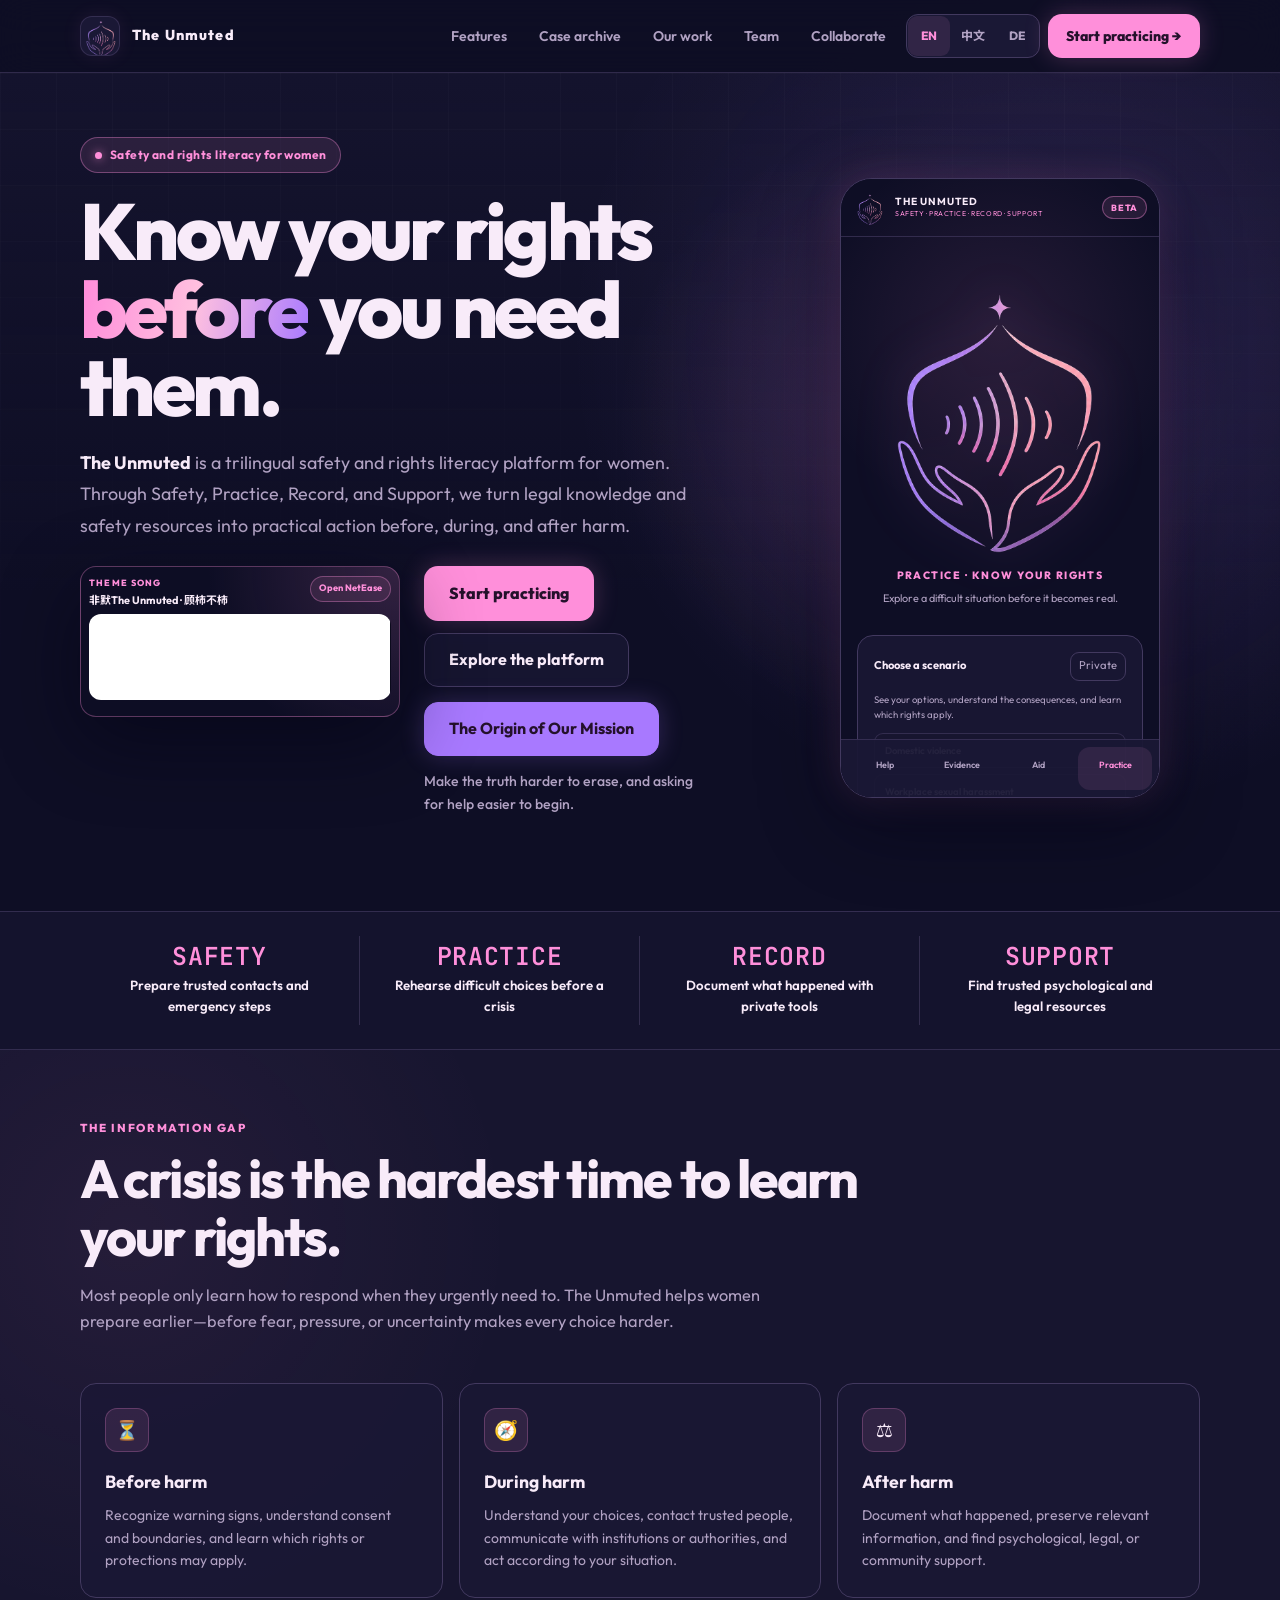
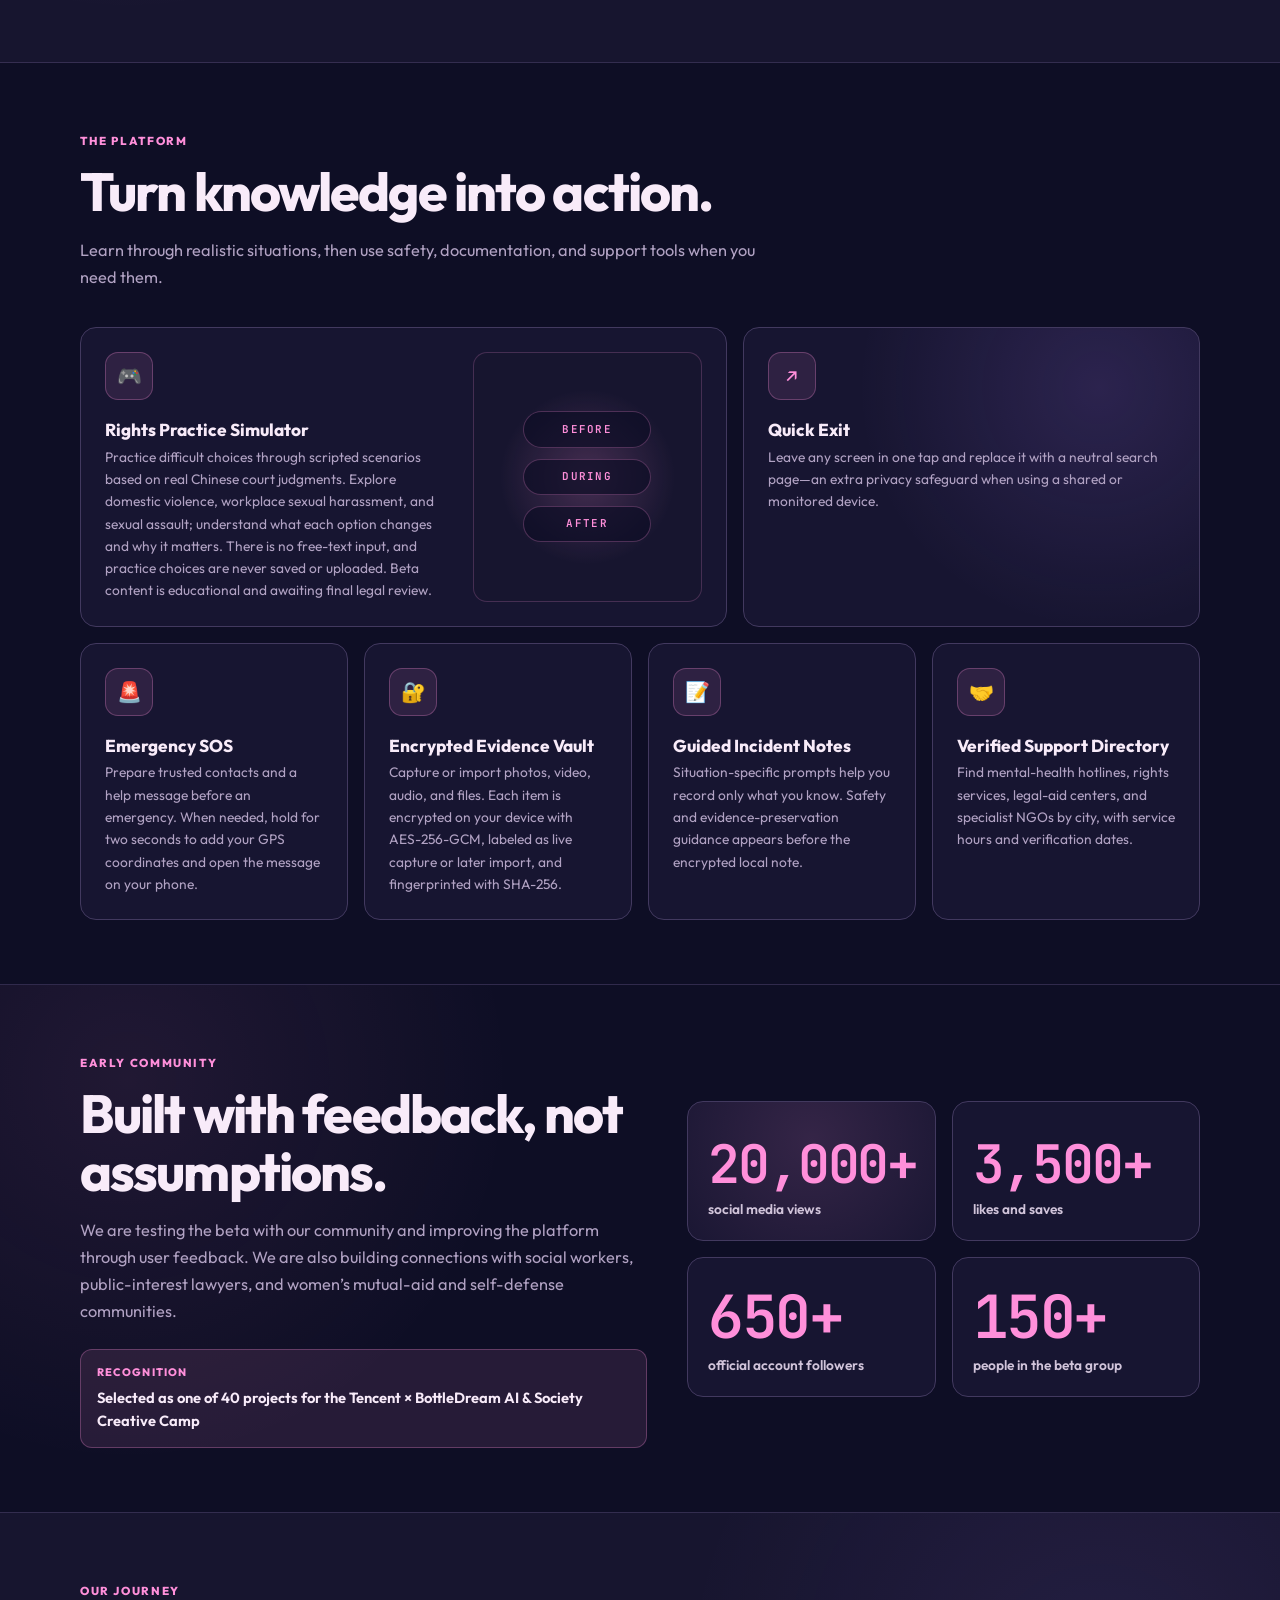
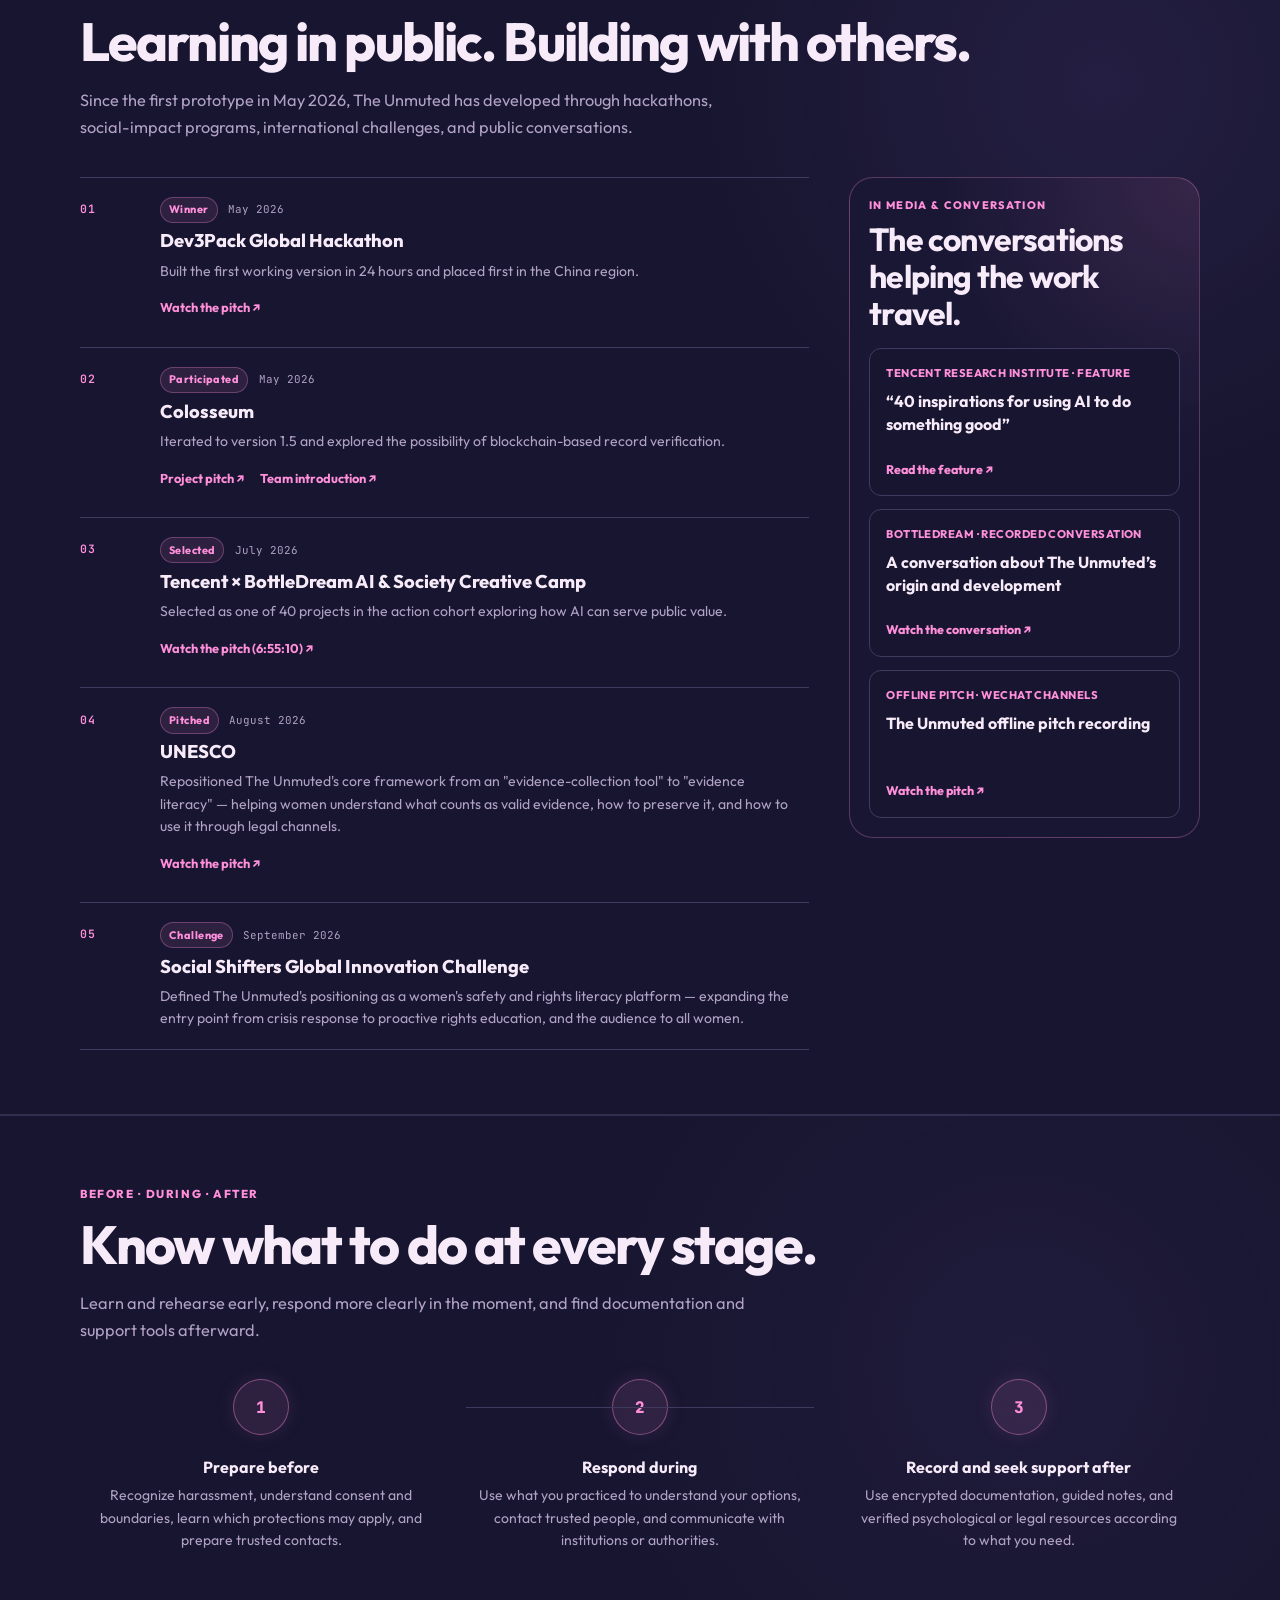
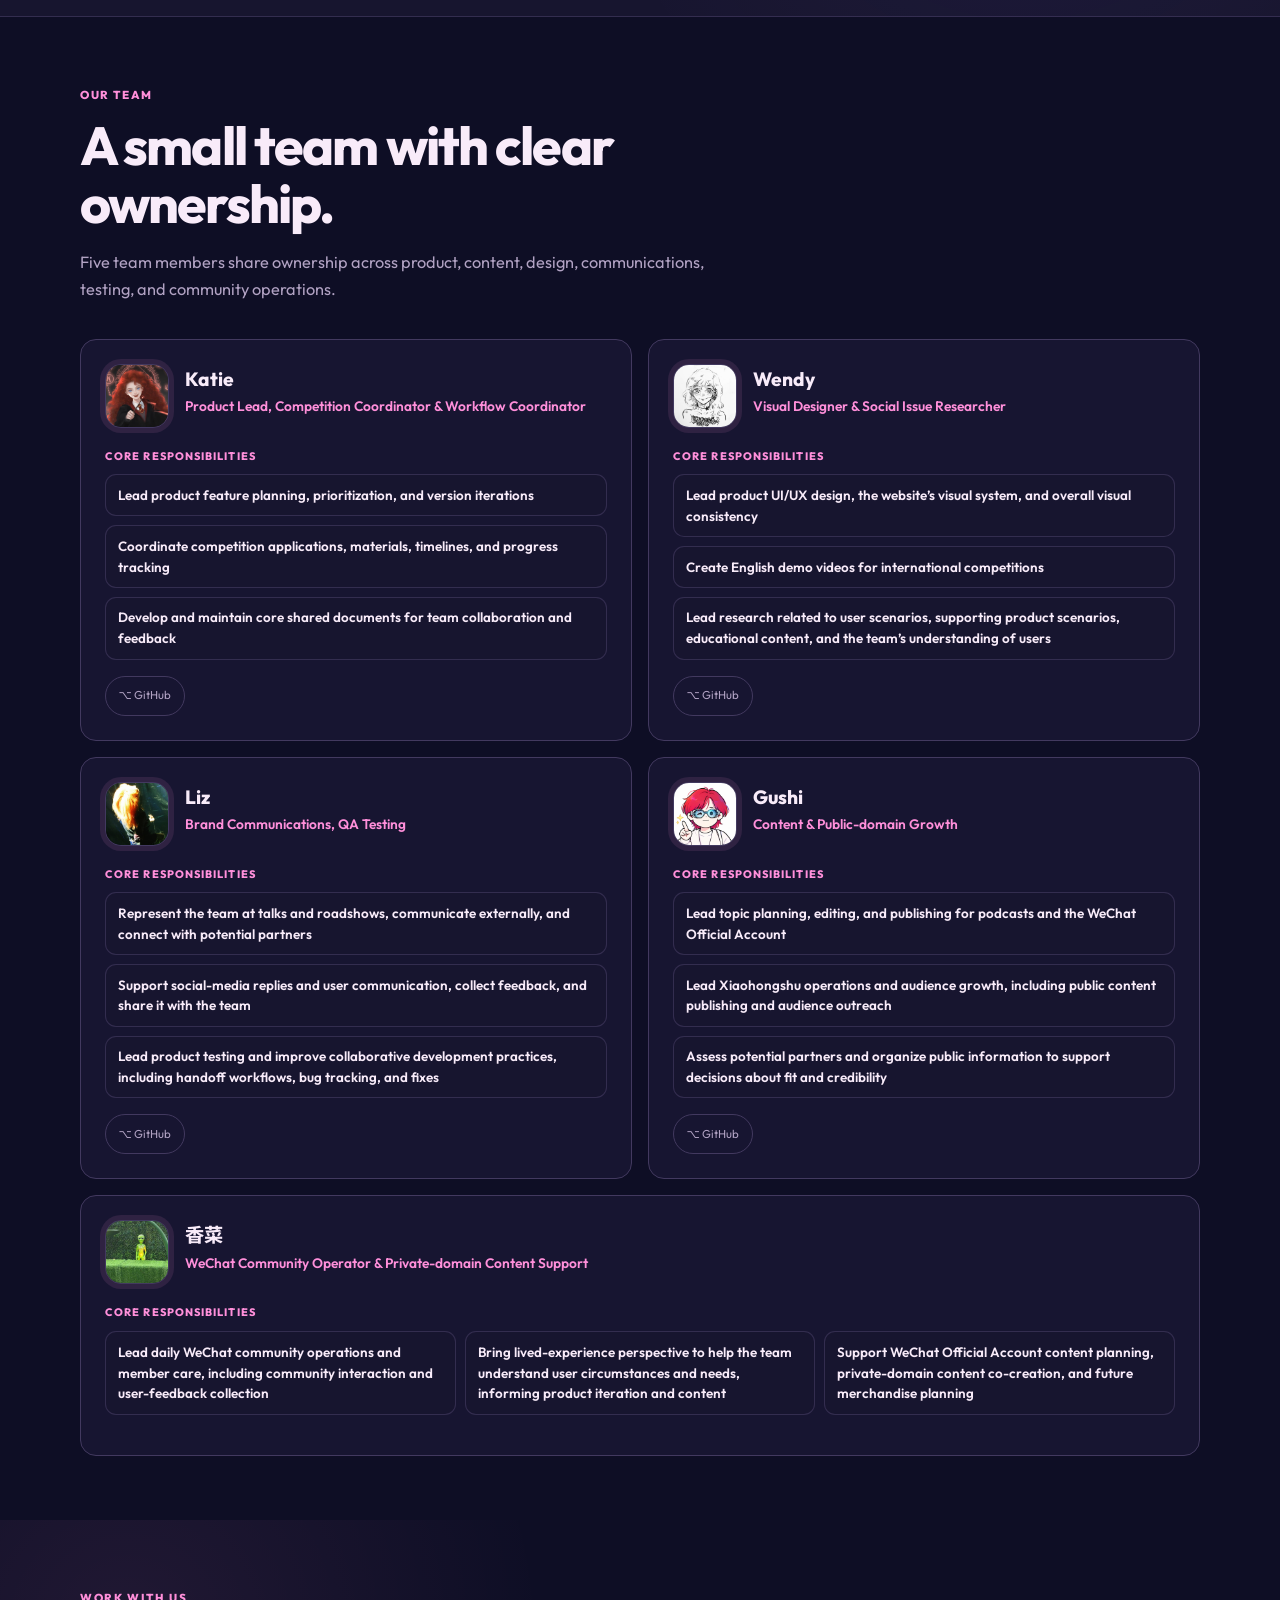
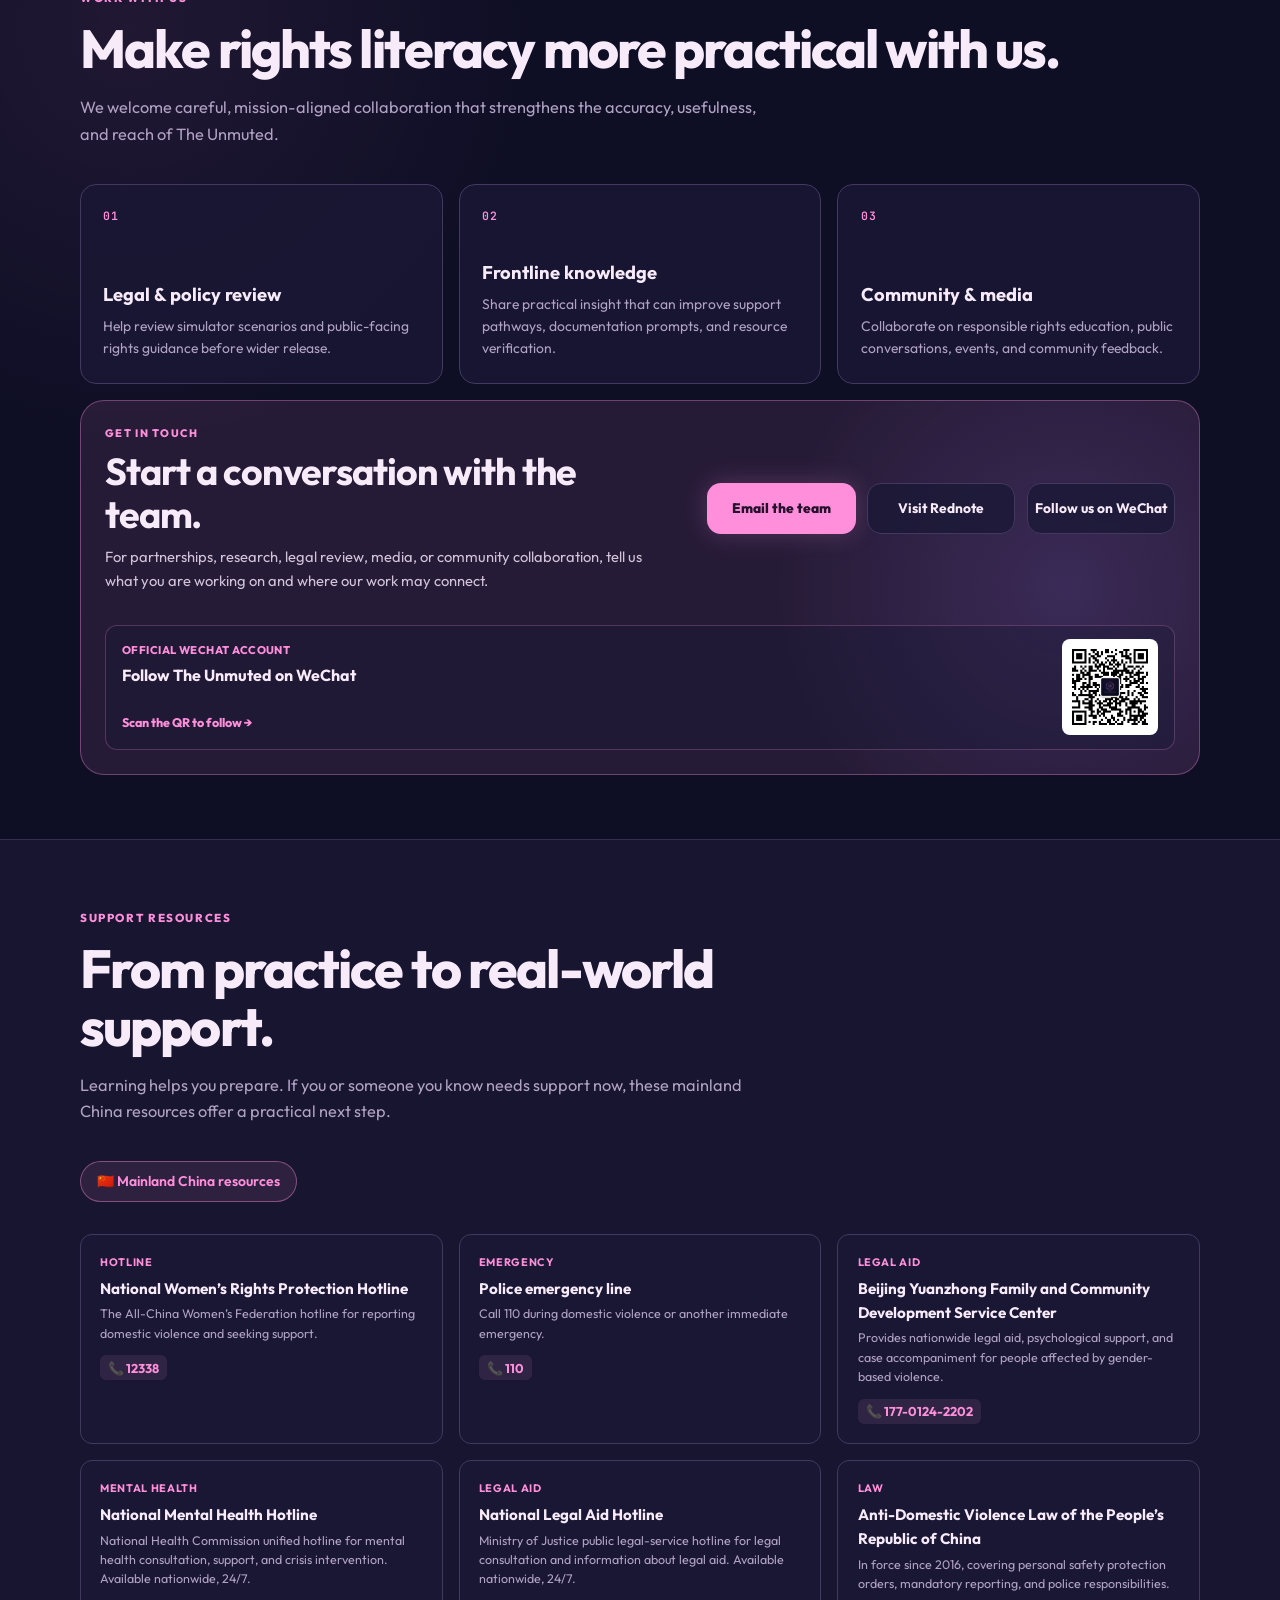
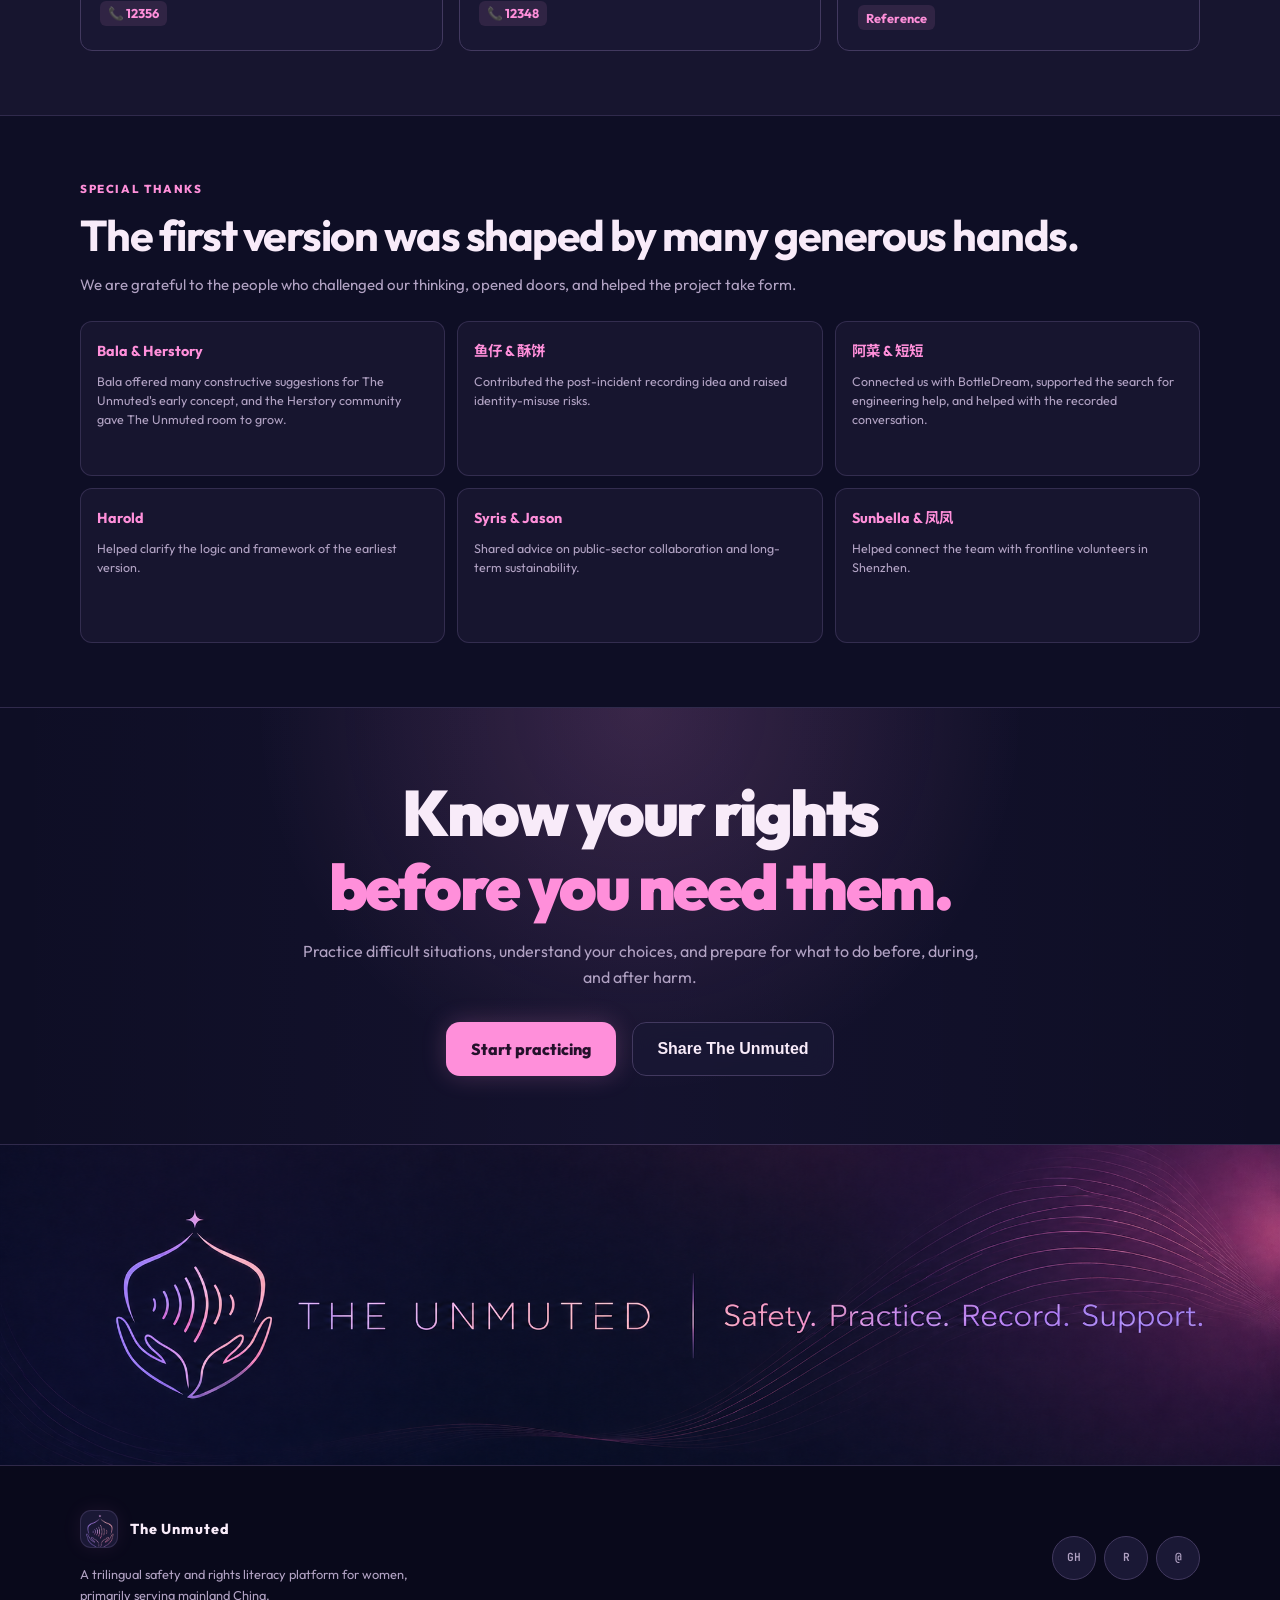
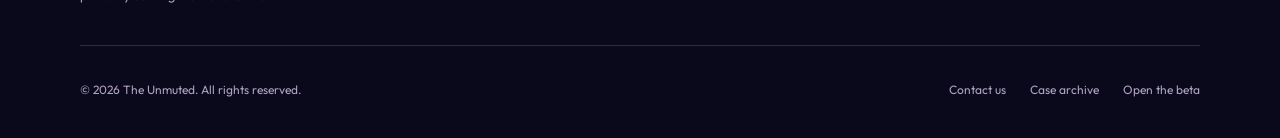
==== index.html @ ab34f020 "Refine contact and WeChat follow section" ====
<!DOCTYPE html>
<html lang="en" data-language="en">
<head>
  <meta charset="UTF-8" />
  <meta name="viewport" content="width=1440" />
  <meta name="theme-color" content="#0E0E25" />
  <meta name="description" content="The Unmuted is a trilingual safety and rights literacy platform for women, turning legal knowledge and safety resources into practical action." />
  <title>The Unmuted | Safety and rights literacy for women</title>
  <link rel="preconnect" href="https://fonts.googleapis.com" />
  <link rel="preconnect" href="https://fonts.gstatic.com" crossorigin />
  <link href="https://fonts.googleapis.com/css2?family=JetBrains+Mono:wght@500;600&amp;family=Noto+Sans+SC:wght@300;400;500;600;700;800;900&amp;family=Outfit:wght@300;400;500;600;700;800;900&amp;display=swap" rel="stylesheet" />
  <style>
    *, *::before, *::after { margin: 0; padding: 0; box-sizing: border-box; }

    :root {
      --rose:        #E11D48;
      --rose-mid:    #FB7185;
      --rose-light:  #FFF1F2;
      --violet:      #7C3AED;
      --violet-mid:  #A78BFA;
      --violet-light:#F5F3FF;
      --amber:       #D97706;
      --amber-light: #FFFBEB;
      --teal:        #0F766E;
      --teal-light:  #F0FDFA;
      --sky:         #0369A1;
      --sky-light:   #F0F9FF;
      --navy:        #1E1B4B;
      --gray-700:    #374151;
      --gray-500:    #6B7280;
      --gray-200:    #E5E7EB;
      --gray-100:    #F3F4F6;
      --bg:          #FEFCF9;
      --white:       #FFFFFF;
      --shadow-sm:   0 1px 3px rgba(0,0,0,.08), 0 1px 2px rgba(0,0,0,.04);
      --shadow-md:   0 4px 16px rgba(0,0,0,.08), 0 2px 6px rgba(0,0,0,.04);
      --shadow-lg:   0 10px 40px rgba(0,0,0,.10), 0 4px 12px rgba(0,0,0,.05);
      --radius:      1rem;
      --radius-sm:   .625rem;
    }

    html { scroll-behavior: smooth; }

    body {
      font-family: 'Inter', 'Noto Sans SC', system-ui, sans-serif;
      background: var(--bg);
      color: var(--gray-700);
      line-height: 1.6;
      -webkit-font-smoothing: antialiased;
    }

    /* ── NAV ── */
    nav {
      position: sticky; top: 0; z-index: 100;
      background: rgba(254,252,249,.88);
      backdrop-filter: blur(12px);
      border-bottom: 1px solid rgba(0,0,0,.06);
      padding: 0 2rem;
    }
    .nav-inner {
      max-width: 1160px; margin: 0 auto;
      display: flex; align-items: center; justify-content: space-between;
      height: 64px;
    }
    .nav-logo {
      display: flex; align-items: center; gap: .75rem;
      text-decoration: none;
    }
    .nav-mark {
      width: 36px; height: 36px; border-radius: 10px;
      overflow: hidden; flex-shrink: 0;
    }
    .nav-mark img { width: 36px; height: 36px; object-fit: contain; }
    .nav-name {
      font-size: .95rem; font-weight: 700; color: var(--navy);
      line-height: 1.1;
    }
    .nav-name span { display: block; font-size: .72rem; font-weight: 500; color: var(--gray-500); }
    .nav-right { display: flex; align-items: center; gap: 1rem; }
    .nav-link {
      font-size: .875rem; font-weight: 500; color: var(--gray-500);
      text-decoration: none; transition: color .2s;
    }
    .nav-link:hover { color: var(--navy); }
    .btn-primary {
      display: inline-flex; align-items: center; gap: .4rem;
      background: linear-gradient(135deg, var(--rose) 0%, var(--violet) 100%);
      color: #fff; font-size: .875rem; font-weight: 600;
      padding: .55rem 1.25rem; border-radius: 999px;
      text-decoration: none; border: none; cursor: pointer;
      box-shadow: 0 2px 8px rgba(225,29,72,.3);
      transition: opacity .2s, transform .15s;
    }
    .btn-primary:hover { opacity: .9; transform: translateY(-1px); }
    .btn-outline {
      display: inline-flex; align-items: center; gap: .4rem;
      border: 1.5px solid var(--gray-200); background: var(--white);
      color: var(--navy); font-size: .875rem; font-weight: 600;
      padding: .55rem 1.25rem; border-radius: 999px;
      text-decoration: none; cursor: pointer;
      transition: border-color .2s, transform .15s;
    }
    .btn-outline:hover { border-color: var(--violet-mid); transform: translateY(-1px); }

    /* ── HERO ── */
    .hero {
      background: linear-gradient(145deg, var(--rose-light) 0%, #FEF3F8 35%, var(--violet-light) 100%);
      padding: 7rem 2rem 5rem;
      overflow: hidden; position: relative;
    }
    .hero::before {
      content: '';
      position: absolute; inset: 0;
      background: radial-gradient(ellipse 60% 50% at 70% 50%, rgba(167,139,250,.15) 0%, transparent 70%);
      pointer-events: none;
    }
    .hero-inner {
      max-width: 1160px; margin: 0 auto;
      display: grid; grid-template-columns: 1fr 420px; gap: 4rem; align-items: center;
    }
    .hero-badge {
      display: inline-flex; align-items: center; gap: .5rem;
      background: var(--white); border: 1px solid var(--gray-200);
      border-radius: 999px; padding: .35rem .9rem;
      font-size: .78rem; font-weight: 600; color: var(--violet);
      box-shadow: var(--shadow-sm); margin-bottom: 1.5rem;
    }
    .hero-badge-dot { width: 7px; height: 7px; border-radius: 50%; background: var(--rose); animation: pulse 2s infinite; }
    @keyframes pulse { 0%,100%{opacity:1;transform:scale(1)} 50%{opacity:.6;transform:scale(1.3)} }
    .hero h1 {
      font-size: clamp(2.4rem, 5vw, 3.6rem);
      font-weight: 900; color: var(--navy);
      line-height: 1.1; letter-spacing: -.03em;
      margin-bottom: .5rem;
    }
    .hero h1 em { font-style: normal; color: var(--rose); }
    .hero-sub {
      font-size: clamp(1rem, 2vw, 1.15rem);
      font-weight: 400; color: var(--gray-500);
      margin-bottom: 1.5rem; max-width: 520px; line-height: 1.7;
    }
    .hero-sub strong { color: var(--gray-700); font-weight: 600; }
    .hero-actions { display: flex; gap: .75rem; flex-wrap: wrap; margin-bottom: 2.5rem; }
    .btn-hero {
      display: inline-flex; align-items: center; gap: .5rem;
      background: linear-gradient(135deg, var(--rose) 0%, var(--violet) 100%);
      color: #fff; font-size: 1rem; font-weight: 700;
      padding: .85rem 2rem; border-radius: 999px;
      text-decoration: none; border: none; cursor: pointer;
      box-shadow: 0 4px 20px rgba(225,29,72,.35);
      transition: transform .15s, box-shadow .15s;
    }
    .btn-hero:hover { transform: translateY(-2px); box-shadow: 0 8px 28px rgba(225,29,72,.4); }
    .btn-hero-outline {
      display: inline-flex; align-items: center; gap: .5rem;
      border: 2px solid rgba(30,27,75,.15); background: rgba(255,255,255,.7);
      backdrop-filter: blur(4px);
      color: var(--navy); font-size: 1rem; font-weight: 700;
      padding: .85rem 2rem; border-radius: 999px;
      text-decoration: none; cursor: pointer;
      transition: background .2s, border-color .2s, transform .15s;
    }
    .btn-hero-outline:hover { background: var(--white); border-color: var(--violet-mid); transform: translateY(-2px); }
    .hero-trust { display: flex; align-items: center; gap: .5rem; font-size: .8rem; color: var(--gray-500); }
    .hero-trust-icons { display: flex; }
    .hero-trust-icons span {
      width: 28px; height: 28px; border-radius: 50%;
      background: linear-gradient(135deg, var(--rose-mid), var(--violet-mid));
      border: 2px solid var(--white); margin-left: -8px; display: flex;
      align-items: center; justify-content: center; font-size: .75rem;
    }
    .hero-trust-icons span:first-child { margin-left: 0; }

    /* Phone mockup */
    .hero-phone {
      position: relative; display: flex; justify-content: center;
    }
    .phone-frame {
      width: 260px; height: 520px;
      background: var(--white); border-radius: 36px;
      border: 8px solid #1E1B4B;
      box-shadow: 0 30px 80px rgba(30,27,75,.25), inset 0 0 0 1px rgba(255,255,255,.1);
      overflow: hidden; position: relative;
    }
    .phone-notch {
      position: absolute; top: 0; left: 50%; transform: translateX(-50%);
      width: 80px; height: 24px; background: #1E1B4B;
      border-radius: 0 0 16px 16px; z-index: 2;
    }
    .phone-screen {
      width: 100%; height: 100%;
      background: #0F0A1A;
      overflow: hidden; position: relative;
    }
    .phone-screen img {
      width: 100%; height: 100%;
      object-fit: cover; object-position: top;
      display: block;
    }

    /* ── STATS ── */
    .stats {
      background: var(--white); border-top: 1px solid var(--gray-200);
      border-bottom: 1px solid var(--gray-200); padding: 2.5rem 2rem;
    }
    .stats-inner {
      max-width: 1160px; margin: 0 auto;
      display: grid; grid-template-columns: repeat(3, 1fr); gap: 2rem; text-align: center;
    }
    .stat-num {
      font-size: 2.2rem; font-weight: 900; color: var(--navy);
      line-height: 1; margin-bottom: .3rem;
      background: linear-gradient(135deg, var(--rose) 0%, var(--violet) 100%);
      -webkit-background-clip: text; -webkit-text-fill-color: transparent;
    }
    .stat-label { font-size: .85rem; color: var(--gray-500); font-weight: 500; }
    .stat-label-zh { font-size: .78rem; color: var(--gray-500); }

    /* ── SECTION COMMON ── */
    section { padding: 5rem 2rem; }
    .section-inner { max-width: 1160px; margin: 0 auto; }
    .section-tag {
      display: inline-block; font-size: .75rem; font-weight: 700;
      letter-spacing: .08em; text-transform: uppercase;
      color: var(--rose); margin-bottom: .75rem;
    }
    .section-h2 {
      font-size: clamp(1.75rem, 3.5vw, 2.4rem);
      font-weight: 900; color: var(--navy);
      line-height: 1.15; letter-spacing: -.025em; margin-bottom: .75rem;
    }
    .section-lead {
      font-size: 1.05rem; color: var(--gray-500); max-width: 580px; line-height: 1.7;
    }
    .section-header { margin-bottom: 3rem; }

    /* ── PROBLEM ── */
    .problem { background: var(--navy); }
    .problem .section-tag { color: var(--rose-mid); }
    .problem .section-h2 { color: #fff; }
    .problem .section-lead { color: rgba(255,255,255,.55); max-width: 640px; }
    .problem-grid {
      display: grid; grid-template-columns: repeat(3, 1fr); gap: 1.5rem; margin-top: 3rem;
    }
    .problem-card {
      background: rgba(255,255,255,.06); border: 1px solid rgba(255,255,255,.08);
      border-radius: var(--radius); padding: 1.75rem;
    }
    .problem-icon { font-size: 2rem; margin-bottom: 1rem; }
    .problem-title { font-size: 1.05rem; font-weight: 700; color: #fff; margin-bottom: .5rem; }
    .problem-title-zh { font-size: .9rem; font-weight: 500; color: rgba(255,255,255,.5); margin-bottom: .75rem; }
    .problem-body { font-size: .875rem; color: rgba(255,255,255,.55); line-height: 1.65; }

    /* ── FEATURES ── */
    .features { background: var(--bg); }
    .features-grid {
      display: grid; grid-template-columns: repeat(3, 1fr); gap: 1.25rem;
    }
    .feature-card {
      background: var(--white); border: 1px solid var(--gray-200);
      border-radius: var(--radius); padding: 1.75rem;
      transition: transform .2s, box-shadow .2s;
      position: relative; overflow: hidden;
    }
    .feature-card::before {
      content: ''; position: absolute; inset: 0;
      opacity: 0; transition: opacity .2s;
    }
    .feature-card:hover { transform: translateY(-4px); box-shadow: var(--shadow-lg); }
    .feature-card:hover::before { opacity: 1; }
    .fc-rose::before { background: linear-gradient(135deg, rgba(255,241,242,.8), transparent 60%); }
    .fc-violet::before { background: linear-gradient(135deg, rgba(245,243,255,.8), transparent 60%); }
    .fc-teal::before { background: linear-gradient(135deg, rgba(240,253,250,.8), transparent 60%); }
    .fc-sky::before { background: linear-gradient(135deg, rgba(240,249,255,.8), transparent 60%); }
    .fc-amber::before { background: linear-gradient(135deg, rgba(255,251,235,.8), transparent 60%); }
    .feature-icon {
      width: 48px; height: 48px; border-radius: 14px;
      display: flex; align-items: center; justify-content: center;
      font-size: 1.4rem; margin-bottom: 1.1rem; position: relative;
    }
    .fi-rose { background: var(--rose-light); }
    .fi-violet { background: var(--violet-light); }
    .fi-teal { background: var(--teal-light); }
    .fi-sky { background: var(--sky-light); }
    .fi-amber { background: var(--amber-light); }
    .feature-en { font-size: 1rem; font-weight: 700; color: var(--navy); margin-bottom: .15rem; }
    .feature-zh { font-size: .85rem; font-weight: 500; color: var(--gray-500); margin-bottom: .75rem; }
    .feature-body { font-size: .875rem; color: var(--gray-500); line-height: 1.65; }
    .feature-card.span2 { grid-column: span 2; display: grid; grid-template-columns: 1fr 1fr; gap: 1.5rem; align-items: center; }
    .span2-text {}
    .span2-visual {
      background: linear-gradient(135deg, var(--rose-light), var(--violet-light));
      border-radius: .75rem; height: 120px;
      display: flex; align-items: center; justify-content: center;
      font-size: 2.5rem;
    }

    /* ── HOW IT WORKS ── */
    .how { background: linear-gradient(145deg, #FFF9F0 0%, #FFF1F9 100%); }
    .how-steps {
      display: grid; grid-template-columns: repeat(3, 1fr); gap: 2rem;
      position: relative;
    }
    .how-steps::before {
      content: '';
      position: absolute; top: 28px; left: calc(33% + 1rem); right: calc(33% + 1rem);
      height: 2px; background: linear-gradient(90deg, var(--rose-mid), var(--violet-mid));
    }
    .how-step { text-align: center; padding: 0 1rem; }
    .step-num {
      width: 56px; height: 56px; border-radius: 50%;
      background: linear-gradient(135deg, var(--rose) 0%, var(--violet) 100%);
      color: #fff; font-size: 1.3rem; font-weight: 900;
      display: flex; align-items: center; justify-content: center;
      margin: 0 auto 1.25rem; box-shadow: 0 4px 16px rgba(225,29,72,.3);
    }
    .step-title-en { font-size: 1rem; font-weight: 700; color: var(--navy); margin-bottom: .2rem; }
    .step-title-zh { font-size: .85rem; font-weight: 500; color: var(--rose); margin-bottom: .6rem; }
    .step-body { font-size: .875rem; color: var(--gray-500); line-height: 1.65; }

    /* ── TEAM ── */
    .team { background: var(--white); }
    .team-grid { display: grid; grid-template-columns: repeat(4, 1fr); gap: 1.5rem; }
    .team-card {
      text-align: center; padding: 1.75rem 1rem;
      border: 1px solid var(--gray-200); border-radius: var(--radius);
      transition: transform .2s, box-shadow .2s;
    }
    .team-card:hover { transform: translateY(-4px); box-shadow: var(--shadow-md); }
    .team-avatar {
      width: 80px; height: 80px; border-radius: 50%;
      margin: 0 auto 1rem;
      background: linear-gradient(135deg, var(--rose-light), var(--violet-light));
      border: 3px solid var(--white); box-shadow: 0 0 0 2px var(--gray-200);
      display: flex; align-items: center; justify-content: center;
      font-size: 1.8rem; overflow: hidden;
    }
    .team-avatar img { width: 100%; height: 100%; object-fit: cover; }
    .team-name-en { font-size: .95rem; font-weight: 700; color: var(--navy); margin-bottom: .15rem; }
    .team-role { font-size: .78rem; color: var(--violet); font-weight: 600; margin-bottom: .75rem; }
    .team-gh {
      display: inline-flex; align-items: center; gap: .3rem;
      font-size: .72rem; color: var(--gray-500); text-decoration: none;
      border: 1px solid var(--gray-200); border-radius: 999px;
      padding: .2rem .65rem; transition: border-color .2s;
    }
    .team-gh:hover { border-color: var(--violet-mid); color: var(--violet); }

    /* ── RESOURCES ── */
    .resources { background: var(--bg); }
    .res-tabs {
      display: flex; gap: .5rem; margin-bottom: 2rem;
    }
    .res-tab {
      padding: .5rem 1.25rem; border-radius: 999px;
      font-size: .875rem; font-weight: 600; cursor: pointer;
      border: 1.5px solid var(--gray-200); background: var(--white);
      color: var(--gray-500); transition: background-color .15s, border-color .15s, color .15s;
    }
    .res-tab.active { background: var(--navy); color: #fff; border-color: var(--navy); }
    .res-grid { display: grid; grid-template-columns: repeat(3, 1fr); gap: 1rem; }
    .res-card {
      background: var(--white); border: 1px solid var(--gray-200);
      border-radius: var(--radius-sm); padding: 1.25rem;
      text-decoration: none; display: block;
      transition: border-color .2s, transform .15s;
    }
    .res-card:hover { border-color: var(--violet-mid); transform: translateY(-2px); }
    .res-cat {
      font-size: .68rem; font-weight: 700; letter-spacing: .06em;
      text-transform: uppercase; color: var(--rose); margin-bottom: .4rem;
    }
    .res-name { font-size: .9rem; font-weight: 700; color: var(--navy); margin-bottom: .2rem; }
    .res-desc { font-size: .78rem; color: var(--gray-500); line-height: 1.55; }
    .res-hotline {
      display: inline-block; margin-top: .5rem;
      font-size: .8rem; font-weight: 700; color: var(--violet);
      background: var(--violet-light); border-radius: 6px; padding: .15rem .5rem;
    }

    /* ── CTA BANNER ── */
    .cta-banner {
      background: linear-gradient(135deg, var(--rose) 0%, var(--violet) 100%);
      padding: 5rem 2rem; text-align: center;
    }
    .cta-banner h2 {
      font-size: clamp(1.75rem, 4vw, 2.5rem);
      font-weight: 900; color: #fff; line-height: 1.15;
      letter-spacing: -.02em; margin-bottom: .5rem;
    }
    .cta-banner h2 em { font-style: normal; opacity: .75; }
    .cta-banner p { color: rgba(255,255,255,.7); font-size: 1rem; margin-bottom: 2rem; }
    .cta-banner-btns { display: flex; gap: 1rem; justify-content: center; flex-wrap: wrap; }
    .btn-white {
      display: inline-flex; align-items: center; gap: .5rem;
      background: #fff; color: var(--rose);
      font-size: 1rem; font-weight: 700;
      padding: .85rem 2rem; border-radius: 999px;
      text-decoration: none;
      box-shadow: 0 4px 16px rgba(0,0,0,.15);
      transition: transform .15s;
    }
    .btn-white:hover { transform: translateY(-2px); }
    .btn-white-outline {
      display: inline-flex; align-items: center; gap: .5rem;
      border: 2px solid rgba(255,255,255,.4); background: transparent;
      color: #fff; font-size: 1rem; font-weight: 700;
      padding: .85rem 2rem; border-radius: 999px;
      text-decoration: none; transition: background .2s, transform .15s;
    }
    .btn-white-outline:hover { background: rgba(255,255,255,.1); transform: translateY(-2px); }

    /* ── FOOTER ── */
    footer {
      background: var(--navy); padding: 3rem 2rem;
      border-top: 1px solid rgba(255,255,255,.06);
    }
    .footer-inner {
      max-width: 1160px; margin: 0 auto;
      display: grid; grid-template-columns: 1fr auto; gap: 2rem; align-items: center;
    }
    .footer-logo { display: flex; align-items: center; gap: .75rem; margin-bottom: .75rem; }
    .footer-mark {
      width: 32px; height: 32px; border-radius: 9px;
      overflow: hidden; flex-shrink: 0;
    }
    .footer-mark img { width: 32px; height: 32px; object-fit: contain; }
    .footer-name { font-size: .9rem; font-weight: 700; color: #fff; }
    .footer-name span { display: block; font-size: .7rem; color: rgba(255,255,255,.35); font-weight: 400; }
    .footer-tagline { font-size: .8rem; color: rgba(255,255,255,.35); line-height: 1.6; max-width: 380px; }
    .footer-social { display: flex; gap: .75rem; align-items: center; }
    .social-link {
      width: 40px; height: 40px; border-radius: 50%;
      background: rgba(255,255,255,.07); border: 1px solid rgba(255,255,255,.1);
      display: flex; align-items: center; justify-content: center;
      font-size: 1rem; text-decoration: none; color: rgba(255,255,255,.6);
      transition: background .2s, color .2s;
    }
    .social-link:hover { background: rgba(255,255,255,.14); color: #fff; }
    .footer-copy {
      margin-top: 2.5rem; padding-top: 1.5rem;
      border-top: 1px solid rgba(255,255,255,.06);
      font-size: .75rem; color: rgba(255,255,255,.25);
      display: flex; justify-content: space-between; align-items: center;
    }
    .footer-links { display: flex; gap: 1.5rem; }
    .footer-links a { color: rgba(255,255,255,.3); text-decoration: none; font-size: .75rem; transition: color .2s; }
    .footer-links a:hover { color: rgba(255,255,255,.6); }

    /* ── RESPONSIVE ── */
    @media (max-width: 900px) {
      .hero-inner { grid-template-columns: 1fr; }
      .hero-phone { display: none; }
      .problem-grid, .features-grid, .how-steps, .team-grid { grid-template-columns: 1fr 1fr; }
      .how-steps::before { display: none; }
      .feature-card.span2 { grid-column: span 1; grid-template-columns: 1fr; }
      .span2-visual { display: none; }
      .stats-inner { grid-template-columns: 1fr; gap: 1.5rem; }
      .footer-inner { grid-template-columns: 1fr; }
    }
    @media (max-width: 600px) {
      .problem-grid, .features-grid, .team-grid, .res-grid { grid-template-columns: 1fr; }
      .how-steps { grid-template-columns: 1fr; }
      .nav-right .nav-link { display: none; }
    }
  </style>
  <link rel="stylesheet" href="theme.css?v=20260923v1" />
  <script src="site-data.js?v=20260923v1" defer></script>
  <script src="site.js?v=20260923v1" defer></script>
</head>
<body id="top">

<!-- NAV -->
<nav>
  <div class="nav-inner">
    <a class="nav-logo" href="#top">
      <div class="nav-mark"><img src="mark.png" alt="The Unmuted mark" /></div>
      <div class="nav-name" data-i18n="brandName">The Unmuted</div>
    </a>
    <div class="nav-right">
      <a class="nav-link" href="#features" data-i18n="navFeatures">Features</a>
      <a class="nav-link" href="case-archive/" data-i18n="navArchive">Case archive</a>
      <a class="nav-link" href="#journey" data-i18n="navJourney">Our work</a>
      <a class="nav-link" href="#team" data-i18n="navTeam">Team</a>
      <a class="nav-link" href="#collaborate" data-i18n="navCollaborate">Collaborate</a>
      <div class="language-switcher" role="group" aria-label="Choose website language" data-i18n-aria="languageLabel">
        <button class="language-option" type="button" data-language-option="en" aria-pressed="true">EN</button>
        <button class="language-option" type="button" data-language-option="zh" aria-pressed="false">中文</button>
        <button class="language-option" type="button" data-language-option="de" aria-pressed="false">DE</button>
      </div>
      <a class="btn-primary nav-cta" href="https://the-unmuted-beta.pages.dev/" target="_blank" rel="noopener" data-i18n="navCta">Start practicing →</a>
    </div>
  </div>
</nav>

<!-- HERO -->
<section class="hero">
  <div class="hero-inner">
    <div class="hero-text">
      <div class="hero-badge">
        <span class="hero-badge-dot"></span>
        <span data-i18n="heroBadge">Safety and rights literacy for women</span>
      </div>
      <h1 data-i18n-html="heroTitle">Know your rights<br><em>before</em> you need them.</h1>
      <div class="hero-sub-row">
        <p class="hero-sub" data-i18n-html="heroIntro"><strong>The Unmuted</strong> is a trilingual safety and rights literacy platform for women. Through Safety, Practice, Record, and Support, we turn legal knowledge and safety resources into practical action before, during, and after harm.</p>
        <div class="music-float" id="theme-song-widget">
          <div class="music-panel" id="theme-song-panel">
            <div class="music-panel-head">
              <div>
                <span data-i18n="themeSongLabel">Theme Song</span>
                <strong data-i18n="themeSongTitle">非默The Unmuted · 顾柿不柿</strong>
              </div>
              <a href="https://music.163.com/song?id=3401130831" target="_blank" rel="noopener" data-i18n="themeSongOpen">Open in NetEase Cloud Music</a>
            </div>
            <iframe
              title="非默The Unmuted theme song"
              src="https://music.163.com/outchain/player?type=2&id=3401130831&auto=0&height=66"
              width="100%"
              height="86"
              frameborder="no"
              marginwidth="0"
              marginheight="0"
            ></iframe>
          </div>
        </div>
        <div class="hero-cta-group">
          <div class="hero-buttons">
            <a class="btn-hero" href="https://the-unmuted-beta.pages.dev/" target="_blank" rel="noopener" data-i18n="heroPrimary">Start practicing</a>
            <a class="btn-hero-outline" href="#features" data-i18n="heroSecondary">Explore the platform</a>
          </div>
          <a class="btn-hero-outline mission-origin-link" href="case-archive/" data-i18n="missionOrigin">The Origin of Our Mission</a>
          <p class="hero-manifesto" data-i18n="heroManifesto">Make the truth harder to erase, and asking for help easier to begin.</p>
        </div>
      </div>
    </div>
    <div class="hero-phone">
      <div class="phone-frame">
        <div class="phone-notch"></div>
        <div class="phone-screen">
          <div class="phone-topbar">
            <div class="phone-brand">
              <img src="mark.png" alt="" />
              <div><strong data-i18n="phoneBrand">THE UNMUTED</strong><span data-i18n="phoneTagline">SAFETY · PRACTICE · RECORD · SUPPORT</span></div>
            </div>
            <span class="phone-beta">BETA</span>
          </div>
          <div class="phone-body">
            <img class="phone-sos-mark" src="mark.png" alt="The Unmuted safety mark" />
            <div class="phone-sos-label" data-i18n="phonePracticeLabel">PRACTICE · KNOW YOUR RIGHTS</div>
            <p data-i18n="phonePracticeLead">Explore a difficult situation before it becomes real.</p>
            <div class="phone-card">
              <div class="phone-card-head"><strong data-i18n="phoneChoose">Choose a scenario</strong><span data-i18n="phonePrivate">Private</span></div>
              <p data-i18n="phoneScenarioLead">See your options, understand the consequences, and learn which rights apply.</p>
              <div class="phone-scenario-list">
                <span data-i18n="scenarioDv">Domestic violence</span>
                <span data-i18n="scenarioWork">Workplace sexual harassment</span>
                <span data-i18n="scenarioAssault">Sexual assault</span>
              </div>
            </div>
          </div>
          <div class="phone-tabs" aria-hidden="true">
            <span data-i18n="phoneHelp">Help</span><span data-i18n="phoneEvidence">Evidence</span><span data-i18n="phoneAid">Aid</span><span class="active" data-i18n="phonePractice">Practice</span>
          </div>
        </div>
      </div>
    </div>
  </div>
</section>

<!-- FOUR-PART FRAMEWORK -->
<div class="stats framework" aria-label="The Unmuted framework" data-i18n-aria="frameworkLabel">
  <div class="stats-inner">
    <div>
      <div class="stat-num" data-i18n="frameworkSafetyTitle">SAFETY</div>
      <div class="stat-label" data-i18n="frameworkSafetyBody">Prepare trusted contacts and emergency steps</div>
    </div>
    <div>
      <div class="stat-num" data-i18n="frameworkPracticeTitle">PRACTICE</div>
      <div class="stat-label" data-i18n="frameworkPracticeBody">Rehearse difficult choices before a crisis</div>
    </div>
    <div>
      <div class="stat-num" data-i18n="frameworkRecordTitle">RECORD</div>
      <div class="stat-label" data-i18n="frameworkRecordBody">Document what happened with private tools</div>
    </div>
    <div>
      <div class="stat-num" data-i18n="frameworkSupportTitle">SUPPORT</div>
      <div class="stat-label" data-i18n="frameworkSupportBody">Find trusted psychological and legal resources</div>
    </div>
  </div>
</div>

<!-- PROBLEM -->
<section class="problem">
  <div class="section-inner">
    <div class="section-header">
      <span class="section-tag" data-i18n="problemTag">The information gap</span>
      <h2 class="section-h2" data-i18n="problemTitle">A crisis is the hardest time to learn your rights.</h2>
      <p class="section-lead" data-i18n-html="problemLead">Most people only learn how to respond when they urgently need to. The Unmuted helps women prepare earlier—before fear, pressure, or uncertainty makes every choice harder.</p>
    </div>
    <div class="problem-grid">
      <div class="problem-card">
        <div class="problem-icon" aria-hidden="true">⏳</div>
        <div class="problem-title" data-i18n="problemBeforeTitle">Before harm</div>
        <div class="problem-body" data-i18n="problemBeforeBody">Recognize warning signs, understand consent and boundaries, and learn which rights or protections may apply.</div>
      </div>
      <div class="problem-card">
        <div class="problem-icon" aria-hidden="true">🧭</div>
        <div class="problem-title" data-i18n="problemDuringTitle">During harm</div>
        <div class="problem-body" data-i18n="problemDuringBody">Understand your choices, contact trusted people, communicate with institutions or authorities, and act according to your situation.</div>
      </div>
      <div class="problem-card">
        <div class="problem-icon" aria-hidden="true">⚖️</div>
        <div class="problem-title" data-i18n="problemAfterTitle">After harm</div>
        <div class="problem-body" data-i18n="problemAfterBody">Document what happened, preserve relevant information, and find psychological, legal, or community support.</div>
      </div>
    </div>
  </div>
</section>

<!-- FEATURES -->
<section class="features" id="features">
  <div class="section-inner">
    <div class="section-header">
      <span class="section-tag" data-i18n="featuresTag">The platform</span>
      <h2 class="section-h2" data-i18n="featuresTitle">Turn knowledge into action.</h2>
      <p class="section-lead" data-i18n="featuresLead">Learn through realistic situations, then use safety, documentation, and support tools when you need them.</p>
    </div>
    <div class="features-grid">
      <div class="feature-card feature-practice fc-amber">
        <div class="span2-text">
          <div class="feature-icon fi-amber" aria-hidden="true">🎮</div>
          <div class="feature-en" data-i18n="practiceTitle">Rights Practice Simulator</div>
          <div class="feature-body" data-i18n="practiceBody">Practice difficult choices through scenarios based on real Chinese court judgments. Explore domestic violence, workplace sexual harassment, and sexual assault; understand what each option changes and why it matters. Practice choices are not saved. Beta content is educational and awaiting final legal review.</div>
        </div>
        <div class="span2-visual" aria-hidden="true"><span>BEFORE</span><span>DURING</span><span>AFTER</span></div>
      </div>
      <div class="feature-card feature-safeguard fc-violet">
        <div class="feature-icon fi-violet" aria-hidden="true">↗</div>
        <div class="feature-en" data-i18n="quickExitTitle">Quick Exit</div>
        <div class="feature-body" data-i18n="quickExitBody">Leave any screen in one tap and replace it with a neutral search page—an extra privacy safeguard when using a shared or monitored device.</div>
      </div>
      <div class="feature-card fc-rose">
        <div class="feature-icon fi-rose" aria-hidden="true">🚨</div>
        <div class="feature-en" data-i18n="sosTitle">Emergency SOS</div>
        <div class="feature-body" data-i18n="sosBody">Prepare trusted contacts and a help message before an emergency. When needed, hold for two seconds to add your GPS coordinates and open the message on your phone.</div>
      </div>
      <div class="feature-card fc-violet">
        <div class="feature-icon fi-violet" aria-hidden="true">🔐</div>
        <div class="feature-en" data-i18n="vaultTitle">Encrypted Evidence Vault</div>
        <div class="feature-body" data-i18n="vaultBody">Capture or import photos, video, audio, and files. Each item is encrypted on your device with AES-256-GCM, labeled as live capture or later import, and fingerprinted with SHA-256.</div>
      </div>
      <div class="feature-card fc-teal">
        <div class="feature-icon fi-teal" aria-hidden="true">📝</div>
        <div class="feature-en" data-i18n="notesTitle">Guided Incident Notes</div>
        <div class="feature-body" data-i18n="notesBody">Situation-specific prompts help you record only what you know. Safety and evidence-preservation guidance appears before the encrypted local note.</div>
      </div>
      <div class="feature-card fc-sky">
        <div class="feature-icon fi-sky" aria-hidden="true">🤝</div>
        <div class="feature-en" data-i18n="directoryTitle">Verified Support Directory</div>
        <div class="feature-body" data-i18n="directoryBody">Find mental-health hotlines, rights services, legal-aid centers, and specialist NGOs by city, with service hours and verification dates.</div>
      </div>
    </div>
  </div>
</section>

<!-- COMMUNITY -->
<section class="community" id="community">
  <div class="section-inner community-layout">
    <div class="community-copy">
      <span class="section-tag" data-i18n="communityTag">Early community</span>
      <h2 class="section-h2" data-i18n="communityTitle">Built with feedback, not assumptions.</h2>
      <p class="section-lead" data-i18n="communityLead">We are testing the beta with our community and improving the platform through user feedback. We are also building connections with social workers, public-interest lawyers, and women’s mutual-aid and self-defense communities.</p>
      <div class="recognition-note">
        <span class="recognition-label" data-i18n="recognitionLabel">Selected program</span>
        <p data-i18n="recognitionBody">Tencent × BottleDream AI &amp; Society Creative Camp</p>
      </div>
    </div>
    <div class="community-metrics" aria-label="Early community figures" data-i18n-aria="communityMetricsLabel">
      <div class="community-metric">
        <strong data-metric="views">20,000+</strong>
        <span data-i18n="metricViews">social media views</span>
      </div>
      <div class="community-metric">
        <strong data-metric="engagement">3,500+</strong>
        <span data-i18n="metricEngagement">likes and saves</span>
      </div>
      <div class="community-metric">
        <strong data-metric="followers">650+</strong>
        <span data-i18n="metricFollowers">official account followers</span>
      </div>
      <div class="community-metric">
        <strong data-metric="betaMembers">150+</strong>
        <span data-i18n="metricBeta">people in the beta group</span>
      </div>
    </div>
  </div>
</section>

<!-- JOURNEY, ACTIVITIES & MEDIA -->
<section class="journey" id="journey">
  <div class="section-inner">
    <div class="section-header">
      <span class="section-tag" data-i18n="journeyTag">Our journey</span>
      <h2 class="section-h2" data-i18n="journeyTitle">Learning in public. Building with others.</h2>
      <p class="section-lead" data-i18n-html="journeyLead">Since the first prototype in May 2026, The Unmuted has developed through hackathons, social-impact programs, international challenges, and public conversations.</p>
    </div>
    <div class="journey-layout">
      <div class="activity-list" role="list" aria-label="Participated activities" data-i18n-aria="activitiesLabel">
        <article class="activity-item" role="listitem">
          <div class="activity-index" aria-hidden="true">01</div>
          <div>
            <div class="activity-meta"><span class="activity-status" data-i18n="dev3Status">Winner</span><span data-i18n="dev3Date">May 2026</span></div>
            <h3>Dev3Pack Global Hackathon</h3>
            <p data-i18n="dev3Body">Built the first working version in 24 hours and placed first in the China region.</p>
            <a class="text-link" href="https://youtu.be/zmoIZ38tfJo" target="_blank" rel="noopener" data-i18n="watchPitch">Watch the pitch ↗</a>
          </div>
        </article>
        <article class="activity-item" role="listitem">
          <div class="activity-index" aria-hidden="true">02</div>
          <div>
            <div class="activity-meta"><span class="activity-status" data-i18n="colosseumStatus">Participated</span><span data-i18n="colosseumDate">May 2026</span></div>
            <h3>Colosseum</h3>
            <p data-i18n="colosseumBody">Iterated to version 1.5 and explored the possibility of blockchain-based record verification.</p>
            <div class="activity-links">
              <a class="text-link" href="https://youtu.be/3D7BoAij8zo" target="_blank" rel="noopener" data-i18n="projectPitch">Project pitch ↗</a>
              <a class="text-link" href="https://youtu.be/bNAaT4oZgeQ" target="_blank" rel="noopener" data-i18n="teamIntro">Team introduction ↗</a>
            </div>
          </div>
        </article>
        <article class="activity-item" role="listitem">
          <div class="activity-index" aria-hidden="true">03</div>
          <div>
            <div class="activity-meta"><span class="activity-status" data-i18n="tencentStatus">Selected</span><span data-i18n="tencentDate">July 2026</span></div>
            <h3>Tencent × BottleDream AI &amp; Society Creative Camp</h3>
            <p data-i18n="tencentBody">Selected as one of 40 projects in the action cohort exploring how AI can serve public value.</p>
            <a class="text-link" href="https://weixin.qq.com/sph/ANhedtw4A3" target="_blank" rel="noopener" data-i18n="tencentPitch">Watch the pitch (6:55:10) ↗</a>
          </div>
        </article>
        <article class="activity-item" role="listitem">
          <div class="activity-index" aria-hidden="true">04</div>
          <div>
            <div class="activity-meta"><span class="activity-status" data-i18n="unescoStatus">Pitched</span><span data-i18n="unescoDate">August 2026</span></div>
            <h3>UNESCO</h3>
            <p data-i18n="unescoBody">Repositioned The Unmuted's core framework from an "evidence-collection tool" to "evidence literacy" — helping women understand what counts as valid evidence, how to preserve it, and how to use it through legal channels.</p>
            <a class="text-link" href="https://youtu.be/hU2HWiY-lTY" target="_blank" rel="noopener" data-i18n="watchPitch">Watch the pitch ↗</a>
          </div>
        </article>
        <article class="activity-item" role="listitem">
          <div class="activity-index" aria-hidden="true">05</div>
          <div>
            <div class="activity-meta"><span class="activity-status" data-i18n="socialShiftersStatus">Challenge</span><span data-i18n="socialShiftersDate">September 2026</span></div>
            <h3>Social Shifters Global Innovation Challenge</h3>
            <p data-i18n="socialShiftersBody">Defined The Unmuted's positioning as a women's safety and rights literacy platform — expanding the entry point from crisis response to proactive rights education, and the audience from potential victims to all women.</p>
          </div>
        </article>
      </div>

      <aside class="media-panel" aria-labelledby="media-title">
        <span class="media-kicker" data-i18n="mediaTag">In media &amp; conversation</span>
        <h3 id="media-title" data-i18n="mediaTitle">The conversations helping the work travel.</h3>
        <a class="media-card" href="https://mp.weixin.qq.com/s/0fwYK7sj5WpC7Qs8rzrHZQ" target="_blank" rel="noopener">
          <span class="media-source" data-i18n="tencentMediaSource">Tencent Research Institute · Feature</span>
          <strong data-i18n="tencentMediaTitle">“40 inspirations for using AI to do something good”</strong>
          <span class="media-action" data-i18n="readFeature">Read the feature ↗</span>
        </a>
        <a class="media-card" href="https://weixin.qq.com/sph/Aab6rQ8aGU" target="_blank" rel="noopener">
          <span class="media-source" data-i18n="bottleDreamSource">BottleDream · Recorded conversation</span>
          <strong data-i18n="bottleDreamTitle">A conversation about The Unmuted’s origin and development</strong>
          <span class="media-action" data-i18n="watchConversation">Watch the conversation ↗</span>
        </a>
        <a class="media-card" href="https://weixin.qq.com/sph/ANhedtw4A3" target="_blank" rel="noopener">
          <span class="media-source" data-i18n="offlinePitchSource">Offline pitch · WeChat Channels</span>
          <strong data-i18n="offlinePitchTitle">The Unmuted offline pitch recording</strong>
          <span class="media-action" data-i18n="watchPitchLink">Watch the pitch ↗</span>
        </a>
      </aside>
    </div>
  </div>
</section>

<!-- HOW IT WORKS -->
<section class="how">
  <div class="section-inner">
    <div class="section-header">
      <span class="section-tag" data-i18n="stagesTag">Before · During · After</span>
      <h2 class="section-h2" data-i18n="stagesTitle">Know what to do at every stage.</h2>
      <p class="section-lead" data-i18n="stagesLead">Learn and rehearse early, respond more clearly in the moment, and find documentation and support tools afterward.</p>
    </div>
    <div class="how-steps">
      <div class="how-step">
        <div class="step-num">1</div>
        <div class="step-title-en" data-i18n="stageBeforeTitle">Prepare before</div>
        <div class="step-body" data-i18n="stageBeforeBody">Recognize harassment, understand consent and boundaries, learn which protections may apply, and prepare trusted contacts.</div>
      </div>
      <div class="how-step">
        <div class="step-num">2</div>
        <div class="step-title-en" data-i18n="stageDuringTitle">Respond during</div>
        <div class="step-body" data-i18n="stageDuringBody">Use what you practiced to understand your options, contact trusted people, and communicate with institutions or authorities.</div>
      </div>
      <div class="how-step">
        <div class="step-num">3</div>
        <div class="step-title-en" data-i18n="stageAfterTitle">Record and seek support after</div>
        <div class="step-body" data-i18n="stageAfterBody">Use encrypted documentation, guided notes, and verified psychological or legal resources according to what you need.</div>
      </div>
    </div>
  </div>
</section>

<!-- TEAM -->
<section class="team" id="team">
  <div class="section-inner">
    <div class="section-header">
      <span class="section-tag" data-i18n="teamTag">Our team</span>
      <h2 class="section-h2" data-i18n="teamTitle">A small team with clear ownership.</h2>
      <p class="section-lead" data-i18n="teamLead">Five team members share ownership across product, content, design, communications, testing, and community operations.</p>
    </div>
    <div class="team-grid">
      <div class="team-card">
        <div class="team-card-header">
          <img class="team-avatar team-avatar-image" src="assets/team/katie.jpg" width="64" height="64" alt="Katie" loading="lazy" decoding="async" />
          <div class="team-identity">
            <div class="team-name-en">Katie</div>
            <div class="team-role-en" data-i18n="katieRole">Product Lead, Competition Coordinator &amp; Workflow Coordinator</div>
          </div>
        </div>
        <div class="team-responsibilities-label" data-i18n="responsibilitiesLabel">Core responsibilities</div>
        <ul class="team-responsibilities">
          <li><span data-i18n="katieResponsibility1">Lead product feature planning, prioritization, and version iterations</span></li>
          <li><span data-i18n="katieResponsibility2">Coordinate competition applications, materials, timelines, and progress tracking</span></li>
          <li><span data-i18n="katieResponsibility3">Develop and maintain core shared documents for team collaboration and feedback</span></li>
        </ul>
        <a class="team-gh" href="https://github.com/katielin0207-dev" target="_blank" rel="noopener">⌥ GitHub</a>
      </div>
      <div class="team-card">
        <div class="team-card-header">
          <img class="team-avatar team-avatar-image" src="assets/team/wendy.jpg" width="64" height="64" alt="Wendy" loading="lazy" decoding="async" />
          <div class="team-identity">
            <div class="team-name-en">Wendy</div>
            <div class="team-role-en" data-i18n="wendyRole">Visual Designer &amp; Social Issue Researcher</div>
          </div>
        </div>
        <div class="team-responsibilities-label" data-i18n="responsibilitiesLabel">Core responsibilities</div>
        <ul class="team-responsibilities">
          <li><span data-i18n="wendyResponsibility1">Lead product UI/UX design, the website’s visual system, and overall visual consistency</span></li>
          <li><span data-i18n="wendyResponsibility2">Create English demo videos for international competitions</span></li>
          <li><span data-i18n="wendyResponsibility3">Lead research related to user scenarios, supporting product scenarios, educational content, and the team’s understanding of users</span></li>
        </ul>
        <a class="team-gh" href="https://github.com/DancinWendy" target="_blank" rel="noopener">⌥ GitHub</a>
      </div>
      <div class="team-card">
        <div class="team-card-header">
          <img class="team-avatar team-avatar-image" src="assets/team/liz.jpg" width="64" height="64" alt="Liz" loading="lazy" decoding="async" />
          <div class="team-identity">
            <div class="team-name-en">Liz</div>
            <div class="team-role-en" data-i18n="lizRole">Brand Communications, QA Testing</div>
          </div>
        </div>
        <div class="team-responsibilities-label" data-i18n="responsibilitiesLabel">Core responsibilities</div>
        <ul class="team-responsibilities">
          <li><span data-i18n="lizResponsibility1">Represent the team at talks and roadshows, communicate externally, and connect with potential partners</span></li>
          <li><span data-i18n="lizResponsibility2">Support social-media replies and user communication, collect feedback, and share it with the team</span></li>
          <li><span data-i18n="lizResponsibility3">Lead product testing and improve collaborative development practices, including handoff workflows, bug tracking, and fixes</span></li>
        </ul>
        <a class="team-gh" href="https://github.com/touhouzigei-crypto" target="_blank" rel="noopener">⌥ GitHub</a>
      </div>
      <div class="team-card">
        <div class="team-card-header">
          <img class="team-avatar team-avatar-image" src="assets/team/gushi.jpg" width="64" height="64" alt="Gushi" loading="lazy" decoding="async" />
          <div class="team-identity">
            <div class="team-name-en">Gushi</div>
            <div class="team-role-en" data-i18n="gushiRole">Content &amp; Public-domain Growth</div>
          </div>
        </div>
        <div class="team-responsibilities-label" data-i18n="responsibilitiesLabel">Core responsibilities</div>
        <ul class="team-responsibilities">
          <li><span data-i18n="gushiResponsibility1">Lead topic planning, editing, and publishing for podcasts and the WeChat Official Account</span></li>
          <li><span data-i18n="gushiResponsibility2">Lead Xiaohongshu operations and audience growth, including public content publishing and audience outreach</span></li>
          <li><span data-i18n="gushiResponsibility3">Assess potential partners and organize public information to support decisions about fit and credibility</span></li>
        </ul>
        <a class="team-gh" href="https://github.com/hesta1218-collab" target="_blank" rel="noopener">⌥ GitHub</a>
      </div>
      <div class="team-card">
        <div class="team-card-header">
          <img class="team-avatar team-avatar-image" src="assets/team/xiangcai.jpg" width="64" height="64" alt="香菜" loading="lazy" decoding="async" />
          <div class="team-identity">
            <div class="team-name-en">香菜</div>
            <div class="team-role-en" data-i18n="xiangcaiRole">WeChat Community Operator &amp; Private-domain Content Support</div>
          </div>
        </div>
        <div class="team-responsibilities-label" data-i18n="responsibilitiesLabel">Core responsibilities</div>
        <ul class="team-responsibilities">
          <li><span data-i18n="xiangcaiResponsibility1">Lead daily WeChat community operations and member care, including community interaction and user-feedback collection</span></li>
          <li><span data-i18n="xiangcaiResponsibility2">Bring lived-experience perspective to help the team understand user circumstances and needs, informing product iteration and content</span></li>
          <li><span data-i18n="xiangcaiResponsibility3">Support WeChat Official Account content planning, private-domain content co-creation, and future merchandise planning</span></li>
        </ul>
      </div>
    </div>
  </div>
</section>

<!-- COLLABORATE & GET IN TOUCH -->
<section class="collaborate" id="collaborate">
  <div class="section-inner">
    <div class="section-header">
      <span class="section-tag" data-i18n="collaborateTag">Work with us</span>
      <h2 class="section-h2" data-i18n="collaborateTitle">Make rights literacy more practical with us.</h2>
      <p class="section-lead" data-i18n="collaborateLead">We welcome careful, mission-aligned collaboration that strengthens the accuracy, usefulness, and reach of The Unmuted.</p>
    </div>
    <div class="collaboration-grid">
      <article class="collaboration-card">
        <span class="collaboration-number" aria-hidden="true">01</span>
        <h3 data-i18n="legalCollabTitle">Legal &amp; policy review</h3>
        <p data-i18n="legalCollabBody">Help review simulator scenarios and public-facing rights guidance before wider release.</p>
      </article>
      <article class="collaboration-card">
        <span class="collaboration-number" aria-hidden="true">02</span>
        <h3 data-i18n="frontlineCollabTitle">Frontline knowledge</h3>
        <p data-i18n="frontlineCollabBody">Share practical insight that can improve support pathways, documentation prompts, and resource verification.</p>
      </article>
      <article class="collaboration-card">
        <span class="collaboration-number" aria-hidden="true">03</span>
        <h3 data-i18n="communityCollabTitle">Community &amp; media</h3>
        <p data-i18n="communityCollabBody">Collaborate on responsible rights education, public conversations, events, and community feedback.</p>
      </article>
    </div>

    <div class="contact-panel">
      <div>
        <span class="contact-kicker" data-i18n="contactTag">Get in touch</span>
        <h3 data-i18n="contactTitle">Start a conversation with the team.</h3>
        <p data-i18n-html="contactBody">For partnerships, research, legal review, media, or community collaboration, tell us what you are working on and where our work may connect.</p>
      </div>
      <div class="contact-actions">
        <a class="btn-hero" href="mailto:theunmuted@163.com?subject=Collaboration%20with%20The%20Unmuted" data-i18n="emailTeam">Email the team</a>
        <a class="btn-hero-outline" href="https://xhslink.cn/m/622X9FXTBAV" target="_blank" rel="noopener" data-i18n="visitRednote">Visit Rednote</a>
        <a class="btn-hero-outline" href="http://weixin.qq.com/r/mp/RCdsdJnE2sSlrd0X93JW" target="_blank" rel="noopener" data-i18n="followWechatAccount">Follow us on WeChat</a>
      </div>
      <div class="contact-wechat-card">
        <div class="contact-wechat-copy">
          <span class="media-source" data-i18n="wechatMpSource">Official WeChat account</span>
          <strong data-i18n="wechatMpTitle">Follow The Unmuted on WeChat</strong>
          <span class="media-action" data-i18n="wechatMpAction">Scan to follow →</span>
        </div>
        <img class="contact-wechat-qr" src="wechat-mp-qr.jpg" alt="The Unmuted WeChat official account QR code" width="120" height="120" loading="lazy" />
      </div>
    </div>
  </div>
</section>

<!-- RESOURCES -->
<section class="resources" id="resources">
  <div class="section-inner">
    <div class="section-header">
      <span class="section-tag" data-i18n="resourcesTag">Support resources</span>
      <h2 class="section-h2" data-i18n="resourcesTitle">From practice to real-world support.</h2>
      <p class="section-lead" data-i18n-html="resourcesLead">Learning helps you prepare. If you or someone you know needs support now, these mainland China resources offer a practical next step.</p>
    </div>
    <div class="res-tabs">
      <div class="res-tab active" data-i18n="resourcesRegion">🇨🇳 Mainland China resources</div>
    </div>
    <div class="res-grid">
      <a class="res-card" href="tel:12338">
        <div class="res-cat" data-i18n="resourceHotline">Hotline</div>
        <div class="res-name" data-i18n="resource12338Name">National Women’s Rights Protection Hotline</div>
        <div class="res-desc" data-i18n="resource12338Body">The All-China Women’s Federation hotline for reporting domestic violence and seeking support.</div>
        <div class="res-hotline">📞 12338</div>
      </a>
      <a class="res-card" href="tel:110">
        <div class="res-cat" data-i18n="resourceEmergency">Emergency</div>
        <div class="res-name" data-i18n="resource110Name">Police emergency line</div>
        <div class="res-desc" data-i18n="resource110Body">Call 110 during domestic violence or another immediate emergency.</div>
        <div class="res-hotline">📞 110</div>
      </a>
      <a class="res-card" href="https://www.bjyuanzhong.org.cn/" target="_blank" rel="noopener">
        <div class="res-cat" data-i18n="resourceLegalAid">Legal aid</div>
        <div class="res-name" data-i18n="resourceYuanzhongName">Beijing Yuanzhong Family and Community Development Service Center</div>
        <div class="res-desc" data-i18n="resourceYuanzhongBody">Provides nationwide legal aid, psychological support, and case accompaniment for people affected by gender-based violence.</div>
        <div class="res-hotline">📞 177-0124-2202</div>
      </a>
      <a class="res-card" href="tel:12356">
        <div class="res-cat" data-i18n="resourceMentalHealth">Mental health</div>
        <div class="res-name" data-i18n="resourceNationalMentalName">National Mental Health Hotline</div>
        <div class="res-desc" data-i18n="resourceNationalMentalBody">National Health Commission unified hotline for mental health consultation, support, and crisis intervention. Available nationwide, 24/7.</div>
        <div class="res-hotline">📞 12356</div>
      </a>
      <a class="res-card" href="tel:12348">
        <div class="res-cat" data-i18n="resourceNationalLegalCategory">Legal aid</div>
        <div class="res-name" data-i18n="resourceNationalLegalName">National Legal Aid Hotline</div>
        <div class="res-desc" data-i18n="resourceNationalLegalBody">Ministry of Justice public legal-service hotline for legal consultation and information about legal aid. Available nationwide, 24/7.</div>
        <div class="res-hotline">📞 12348</div>
      </a>
      <div class="res-card">
        <div class="res-cat" data-i18n="resourceLaw">Law</div>
        <div class="res-name" data-i18n="resourceLawName">Anti-Domestic Violence Law of the People’s Republic of China</div>
        <div class="res-desc" data-i18n="resourceLawBody">In force since 2016, covering personal safety protection orders, mandatory reporting, and police responsibilities.</div>
        <div class="res-hotline" data-i18n="resourceReference">Reference</div>
      </div>
    </div>
  </div>
</section>

<!-- SPECIAL THANKS -->
<section class="thanks" id="thanks">
  <div class="section-inner">
    <div class="thanks-heading">
      <span class="section-tag" data-i18n="thanksTag">Special thanks</span>
      <h3 data-i18n-html="thanksTitle">The first version was shaped by many generous hands.</h3>
      <p data-i18n="thanksLead">We are grateful to the people who challenged our thinking, opened doors, and helped the project take form.</p>
    </div>
    <div class="thanks-grid">
      <article class="thanks-card"><strong>Bala &amp; Herstory</strong><p data-i18n="thanksBalaHerstoryBody">Bala offered many constructive suggestions for The Unmuted's early concept, and the Herstory community gave The Unmuted room to grow.</p></article>
      <article class="thanks-card"><strong>鱼仔 &amp; 酥饼</strong><p data-i18n="thanksYusuBody">Contributed the post-incident recording idea and raised identity-misuse risks.</p></article>
      <article class="thanks-card"><strong>阿菜 &amp; 短短</strong><p data-i18n="thanksCaiDuanBody">Connected us with BottleDream, supported the search for engineering help, and helped with the recorded conversation.</p></article>
      <article class="thanks-card"><strong>Harold</strong><p data-i18n="thanksHaroldBody">Helped clarify the logic and framework of the earliest version.</p></article>
      <article class="thanks-card"><strong>Syris &amp; Jason</strong><p data-i18n="thanksSyrisJasonBody">Shared advice on public-sector collaboration and long-term sustainability.</p></article>
      <article class="thanks-card"><strong>Sunbella &amp; 凤凤</strong><p data-i18n="thanksSunbellaBody">Helped connect the team with frontline volunteers in Shenzhen.</p></article>
    </div>
  </div>
</section>

<!-- CTA BANNER -->
<div class="cta-banner">
  <h2 data-i18n-html="ctaTitle">Know your rights<br/><em>before you need them.</em></h2>
  <p data-i18n="ctaBody">Practice difficult situations, understand your choices, and prepare for what to do before, during, and after harm.</p>
  <div class="cta-banner-btns">
    <a class="btn-white" href="https://the-unmuted-beta.pages.dev/" target="_blank" rel="noopener" data-i18n="ctaPrimary">Start practicing</a>
    <button class="btn-white-outline" id="share-site" type="button" data-i18n="ctaShare">Share The Unmuted</button>
  </div>
</div>

<!-- SHARE MODAL -->
<div class="share-modal" id="share-modal" hidden>
  <div class="share-modal-backdrop" data-share-close></div>
  <div class="share-modal-panel" role="dialog" aria-modal="true" aria-labelledby="share-modal-title">
    <button class="share-modal-close" type="button" data-share-close data-i18n-aria="shareModalCloseAria" aria-label="Close">&times;</button>
    <h3 id="share-modal-title" data-i18n="shareModalTitle">Share The Unmuted</h3>
    <p data-i18n="shareModalBody">Scan the QR code to open The Unmuted beta on your phone.</p>
    <img class="share-modal-qr" src="beta-qr.png" alt="QR code to open The Unmuted beta" width="200" height="200" loading="lazy" />
    <button class="btn-hero-outline share-modal-copy" type="button" id="share-modal-copy" data-i18n="shareCopyLink">Copy link</button>
    <p class="share-status" id="share-status" role="status" aria-live="polite"></p>
  </div>
</div>

<!-- BRAND STRIP -->
<section class="brand-strip" aria-label="The Unmuted brand">
  <img src="assets/brand-banner.png" alt="The Unmuted. Safety. Practice. Record. Support." loading="lazy" decoding="async" />
</section>

<!-- FOOTER -->
<footer>
  <div class="footer-inner">
    <div>
      <div class="footer-logo">
        <div class="footer-mark"><img src="mark.png" alt="The Unmuted" /></div>
        <div class="footer-name" data-i18n="brandName">The Unmuted</div>
      </div>
      <div class="footer-tagline" data-i18n="footerTagline">A trilingual safety and rights literacy platform for women, primarily serving mainland China.</div>
    </div>
    <div class="footer-social">
      <a class="social-link" href="https://github.com/The-unmuted/The-Unmuted-Website" target="_blank" rel="noopener" title="GitHub" aria-label="The Unmuted official website on GitHub" data-i18n-aria="githubAria">GH</a>
      <a class="social-link" href="https://xhslink.cn/m/622X9FXTBAV" target="_blank" rel="noopener" title="Rednote" aria-label="The Unmuted on Rednote" data-i18n-aria="rednoteAria">R</a>
      <a class="social-link" href="mailto:theunmuted@163.com" title="Email" aria-label="Email The Unmuted" data-i18n-aria="emailAria">@</a>
    </div>
  </div>
  <div class="footer-inner footer-copy">
    <span data-i18n="footerCopyright">© 2026 The Unmuted. All rights reserved.</span>
    <div class="footer-links">
      <a href="#collaborate" data-i18n="footerContact">Contact us</a>
      <a href="case-archive/" data-i18n="footerArchive">Case archive</a>
      <a href="https://the-unmuted-beta.pages.dev/" target="_blank" rel="noopener" data-i18n="footerBeta">Open the beta</a>
    </div>
  </div>
</footer>

</body>
</html>
---- theme.css ----
:root {
  color-scheme: dark;
  --background: #0e0e25;
  --surface: #1a1835;
  --surface-raised: #211d3f;
  --surface-soft: #17152f;
  --foreground: #f8ebf9;
  --muted: #b1a2c3;
  --muted-strong: #d1c4da;
  --primary: #ff8fda;
  --primary-hover: #ffa2e1;
  --primary-ink: #24112b;
  --primary-soft: rgba(255, 143, 218, 0.1);
  --violet-accent: #a879ff;
  --border: #42395f;
  --border-soft: rgba(66, 57, 95, 0.68);
  --focus-ring: #ff8fda;
  --success: #7ed8bd;
  --danger: #ff7c9f;
  --shadow-panel: 0 24px 80px rgba(3, 3, 17, 0.48);
  --shadow-glow: 0 0 36px rgba(255, 143, 218, 0.16);
  --radius: 1rem;
  --radius-sm: 0.75rem;
  --radius-lg: 1.5rem;
  --rose: var(--primary);
  --rose-mid: var(--primary-hover);
  --rose-light: var(--primary-soft);
  --violet: var(--violet-accent);
  --violet-mid: #c3a8ff;
  --violet-light: rgba(168, 121, 255, 0.12);
  --amber: var(--primary);
  --amber-light: var(--primary-soft);
  --teal: var(--primary);
  --teal-light: var(--primary-soft);
  --sky: var(--primary);
  --sky-light: var(--primary-soft);
  --navy: var(--foreground);
  --gray-700: var(--foreground);
  --gray-500: var(--muted);
  --gray-200: var(--border);
  --gray-100: var(--surface-raised);
  --bg: var(--background);
  --white: var(--surface);
  --shadow-sm: none;
  --shadow-md: var(--shadow-panel);
  --shadow-lg: var(--shadow-panel);
}

html {
  background: var(--background);
  scroll-padding-top: 76px;
}

body {
  min-width: 320px;
  background:
    radial-gradient(circle at 82% 4%, rgba(168, 121, 255, 0.08), transparent 26rem),
    var(--background);
  color: var(--foreground);
  font-family: "Outfit", "Noto Sans SC", system-ui, sans-serif;
  line-height: 1.58;
}

::selection {
  background: rgba(255, 143, 218, 0.28);
  color: var(--foreground);
}

a,
button {
  -webkit-tap-highlight-color: transparent;
}

a:focus-visible,
button:focus-visible {
  outline: 3px solid var(--focus-ring);
  outline-offset: 3px;
}

nav {
  padding: 0 2rem;
  background: rgba(14, 14, 37, 0.86);
  border-bottom: 1px solid var(--border-soft);
  backdrop-filter: blur(18px);
}

.nav-inner {
  max-width: 1120px;
  height: 72px;
}

.nav-logo {
  min-height: 44px;
  gap: 0.75rem;
}

.nav-mark,
.footer-mark {
  background: var(--surface);
  border: 1px solid var(--border-soft);
  box-shadow: 0 0 20px rgba(255, 143, 218, 0.08);
}

.nav-mark,
.nav-mark img {
  width: 40px;
  height: 40px;
  border-radius: 12px;
}

.nav-name {
  color: var(--foreground);
  font-size: 0.9rem;
  font-weight: 800;
  letter-spacing: 0.08em;
}

.nav-name span {
  color: var(--primary);
  font-size: 0.68rem;
  font-weight: 600;
  letter-spacing: 0.14em;
}

.nav-right {
  gap: 0.5rem;
}

.nav-link {
  min-height: 44px;
  display: inline-flex;
  align-items: center;
  padding: 0 0.75rem;
  border-radius: 10px;
  color: var(--muted);
  font-weight: 600;
  transition: color 100ms ease-out, background-color 100ms ease-out;
}

.btn-primary,
.btn-hero,
.btn-white {
  min-height: 44px;
  justify-content: center;
  border: 1px solid transparent;
  border-radius: 14px;
  background: var(--primary);
  color: var(--primary-ink);
  box-shadow: 0 0 24px rgba(255, 143, 218, 0.22);
  font-weight: 800;
  transition: background-color 100ms ease-out, transform 100ms ease-out, box-shadow 100ms ease-out;
}

.btn-primary {
  padding: 0.6rem 1.1rem;
}

.btn-hero,
.btn-white {
  padding: 0.85rem 1.5rem;
}

.btn-outline,
.btn-hero-outline,
.btn-white-outline {
  min-height: 44px;
  justify-content: center;
  border: 1px solid var(--border);
  border-radius: 14px;
  background: rgba(26, 24, 53, 0.76);
  color: var(--foreground);
  box-shadow: none;
  font-weight: 700;
  backdrop-filter: blur(12px);
  transition: border-color 100ms ease-out, background-color 100ms ease-out, transform 100ms ease-out;
}

.btn-hero-outline,
.btn-white-outline {
  padding: 0.85rem 1.5rem;
}

.hero {
  position: relative;
  min-height: 620px;
  padding: 4rem 2rem 4.5rem;
  background:
    radial-gradient(circle at 72% 42%, rgba(255, 143, 218, 0.13), transparent 19rem),
    radial-gradient(circle at 82% 32%, rgba(168, 121, 255, 0.12), transparent 30rem),
    linear-gradient(180deg, rgba(26, 24, 53, 0.5), rgba(14, 14, 37, 0) 62%);
  border-bottom: 1px solid var(--border-soft);
  overflow: hidden;
}

.hero::before {
  content: "";
  position: absolute;
  inset: 0;
  background-image:
    linear-gradient(rgba(255, 255, 255, 0.018) 1px, transparent 1px),
    linear-gradient(90deg, rgba(255, 255, 255, 0.018) 1px, transparent 1px);
  background-size: 56px 56px;
  mask-image: linear-gradient(to bottom, black, transparent 80%);
  pointer-events: none;
}

.hero-inner,
.section-inner,
.stats-inner,
.footer-inner {
  max-width: 1120px;
}

.hero-inner {
  position: relative;
  z-index: 1;
  grid-template-columns: minmax(0, 1fr) 400px;
  gap: 3.5rem;
}

.hero-badge {
  margin-bottom: 1.25rem;
  padding: 0.48rem 0.85rem;
  border: 1px solid rgba(255, 143, 218, 0.36);
  background: var(--primary-soft);
  color: var(--primary);
  box-shadow: none;
  font-size: 0.75rem;
  font-weight: 700;
  letter-spacing: 0.04em;
}

.hero-badge-dot {
  background: var(--primary);
  box-shadow: 0 0 10px rgba(255, 143, 218, 0.7);
}

.hero h1 {
  max-width: 720px;
  margin-bottom: 1.25rem;
  color: var(--foreground);
  font-size: clamp(3.25rem, 6.2vw, 5.4rem);
  font-weight: 800;
  line-height: 0.98;
  letter-spacing: -0.045em;
}

.hero h1 em {
  background: linear-gradient(100deg, var(--primary) 5%, #ffc0df 50%, var(--violet-accent) 100%);
  background-clip: text;
  -webkit-background-clip: text;
  color: transparent;
}

.hero-sub {
  max-width: 640px;
  margin-bottom: 0;
  color: var(--muted);
  font-size: clamp(1rem, 1.8vw, 1.12rem);
  line-height: 1.78;
}

.hero-sub strong {
  color: var(--foreground);
  font-weight: 700;
}

/* Pairs the intro paragraph, the theme-song card, and the CTA group in one
   row so the card and buttons sit near the top of the hero column instead
   of dangling below. Wraps to its own line when the column runs out of room. */
.hero-sub-row {
  display: flex;
  align-items: flex-start;
  gap: 1.5rem;
  margin-bottom: 1.5rem;
  flex-wrap: wrap;
}

.hero-sub-row .hero-sub {
  flex: 1 1 360px;
  min-width: 0;
}

.hero-sub-row .music-float {
  margin-top: 0;
  flex: 0 1 320px;
  min-width: 0;
}

.hero-cta-group {
  display: flex;
  flex-direction: column;
  gap: 0.9rem;
  flex: 0 1 280px;
  min-width: 0;
}

.hero-buttons {
  display: flex;
  gap: 0.75rem;
  flex-wrap: wrap;
}

.mission-origin-link {
  align-self: flex-start;
  border-color: var(--violet-accent);
  background: var(--violet-accent);
  color: var(--primary-ink);
  box-shadow: 0 0 24px rgba(168, 121, 255, 0.24);
}

.mission-origin-link:hover {
  border-color: var(--violet-mid);
  background: var(--violet-mid);
  color: var(--primary-ink);
  transform: translateY(-2px);
  box-shadow: 0 0 30px rgba(168, 121, 255, 0.32);
}

.hero-manifesto {
  max-width: 100%;
  color: var(--muted);
  font-size: clamp(0.82rem, 1.1vw, 0.9rem);
  font-weight: 500;
  line-height: 1.6;
}

.hero-sub-row .music-panel {
  position: static;
  left: auto;
  top: auto;
  width: 100%;
  max-width: none;
}

.hero-trust {
  align-items: flex-start;
  color: var(--muted);
  font-size: 0.8rem;
  line-height: 1.55;
}

.hero-trust-icons span {
  width: 30px;
  height: 30px;
  margin-left: -7px;
  border: 2px solid var(--background);
  background: var(--surface-raised);
  color: var(--primary);
  font-size: 0.72rem;
}

.phone-frame {
  width: 320px;
  height: 620px;
  overflow: hidden;
  border: 1px solid var(--border);
  border-radius: 32px;
  background: var(--background);
  box-shadow: var(--shadow-panel), var(--shadow-glow);
}

.phone-notch {
  display: none;
}

.phone-screen {
  display: flex;
  flex-direction: column;
  height: 100%;
  overflow: hidden;
  background:
    radial-gradient(circle at 50% 25%, rgba(255, 143, 218, 0.1), transparent 12rem),
    var(--background);
}

.phone-topbar {
  min-height: 58px;
  padding: 0.65rem 0.75rem;
  display: flex;
  align-items: center;
  justify-content: space-between;
  border-bottom: 1px solid var(--border-soft);
}

.phone-brand {
  display: flex;
  align-items: center;
  gap: 0.5rem;
}

.phone-brand img {
  width: 34px;
  height: 34px;
  border-radius: 10px;
  object-fit: cover;
}

.phone-brand div {
  display: flex;
  flex-direction: column;
}

.phone-brand strong {
  color: var(--foreground);
  font-size: 0.64rem;
  line-height: 1.2;
  letter-spacing: 0.08em;
}

.phone-brand span {
  color: var(--primary);
  font-size: 0.44rem;
  letter-spacing: 0.08em;
}

.phone-beta {
  padding: 0.2rem 0.5rem;
  border: 1px solid rgba(255, 143, 218, 0.38);
  border-radius: 999px;
  background: var(--primary-soft);
  color: var(--primary);
  font-size: 0.56rem;
  font-weight: 800;
  letter-spacing: 0.08em;
}

.phone-body {
  min-height: 0;
  flex: 1;
  padding: 2rem 1rem 1rem;
  display: flex;
  flex-direction: column;
  align-items: center;
}

.phone-sos-mark {
  width: 180px;
  height: 180px;
  border-radius: 40px;
  object-fit: cover;
  filter: drop-shadow(0 0 24px rgba(255, 143, 218, 0.28));
}

.phone-sos-label {
  margin-top: 0.75rem;
  color: var(--primary);
  font-size: 0.66rem;
  font-weight: 800;
  letter-spacing: 0.14em;
}

.phone-body > p {
  margin-top: 0.35rem;
  color: var(--muted);
  font-size: 0.68rem;
}

.phone-card {
  width: 100%;
  margin-top: 1.75rem;
  padding: 1rem;
  border: 1px solid var(--border);
  border-radius: 16px;
  background: rgba(26, 24, 53, 0.82);
}

.phone-card-head {
  display: flex;
  align-items: center;
  justify-content: space-between;
  color: var(--foreground);
  font-size: 0.7rem;
}

.phone-card-head span {
  padding: 0.3rem 0.5rem;
  border: 1px solid var(--border);
  border-radius: 9px;
  color: var(--muted);
}

.phone-card p {
  margin-top: 0.7rem;
  color: var(--muted);
  font-size: 0.6rem;
  line-height: 1.5;
}

.phone-scenario-list {
  margin-top: 0.75rem;
  display: grid;
  gap: 0.4rem;
}

.phone-scenario-list span {
  padding: 0.55rem 0.65rem;
  border: 1px solid var(--border-soft);
  border-radius: 9px;
  background: var(--surface-soft);
  color: var(--muted-strong);
  font-size: 0.6rem;
  font-weight: 600;
}

.phone-empty {
  margin-top: 0.7rem;
  padding: 0.6rem;
  border-radius: 9px;
  background: var(--surface-soft);
  color: var(--muted);
  font-size: 0.6rem;
  text-align: center;
}

.phone-tabs {
  min-height: 58px;
  padding: 0.45rem;
  display: grid;
  grid-template-columns: repeat(4, minmax(0, 1fr));
  gap: 0.2rem;
  border-top: 1px solid var(--border-soft);
  background: rgba(26, 24, 53, 0.94);
}

.phone-tabs span {
  min-width: 0;
  padding: 0.65rem 0.2rem;
  border-radius: 12px;
  color: var(--muted);
  font-size: 0.56rem;
  font-weight: 600;
  text-align: center;
}

.phone-tabs .active {
  background: var(--primary-soft);
  color: var(--primary);
}

.stats {
  padding: 1.5rem 2rem;
  border-top: 0;
  border-bottom: 1px solid var(--border-soft);
  background: rgba(26, 24, 53, 0.56);
}

.stats-inner {
  grid-template-columns: repeat(3, minmax(0, 1fr));
  gap: 0;
}

.stats-inner > div {
  padding: 0.5rem 2rem;
  border-right: 1px solid var(--border-soft);
}

.stats-inner > div:last-child {
  border-right: 0;
}

.stat-num {
  margin-bottom: 0.35rem;
  background: none;
  color: var(--primary);
  font-family: "JetBrains Mono", monospace;
  font-size: 2rem;
  font-weight: 600;
  letter-spacing: -0.05em;
  -webkit-text-fill-color: currentColor;
}

.stat-label {
  color: var(--foreground);
  font-size: 0.83rem;
  font-weight: 600;
}

.stat-label-zh {
  margin-top: 0.18rem;
  color: var(--muted);
  font-size: 0.76rem;
}

section {
  padding: 4rem 2rem;
}

.section-tag {
  margin-bottom: 0.8rem;
  color: var(--primary);
  font-size: 0.72rem;
  font-weight: 800;
  letter-spacing: 0.14em;
}

.section-h2,
.problem .section-h2 {
  max-width: 780px;
  margin-bottom: 1rem;
  color: var(--foreground);
  font-size: clamp(2.15rem, 4.2vw, 3.35rem);
  font-weight: 750;
  line-height: 1.08;
  letter-spacing: -0.035em;
}

.section-lead,
.problem .section-lead {
  max-width: 680px;
  color: var(--muted);
  font-size: 1.02rem;
  line-height: 1.65;
}

.section-header {
  margin-bottom: 2.25rem;
}

.journey .section-h2,
.collaborate .section-h2 {
  max-width: 1120px;
}

.problem {
  background:
    radial-gradient(circle at 10% 30%, rgba(255, 143, 218, 0.06), transparent 24rem),
    var(--surface-soft);
  border-bottom: 1px solid var(--border-soft);
}

.problem .section-tag {
  color: var(--primary);
}

.problem-grid,
.features-grid,
.team-grid,
.res-grid {
  gap: 1rem;
}

.problem-grid,
.res-grid {
  grid-template-columns: repeat(3, minmax(0, 1fr));
}

.problem-card,
.feature-card,
.team-card,
.res-card {
  border: 1px solid var(--border);
  background: rgba(26, 24, 53, 0.78);
  box-shadow: none;
}

.problem-card {
  min-height: 215px;
  padding: 1.5rem;
  border-radius: var(--radius);
}

.problem-icon {
  width: 44px;
  height: 44px;
  margin-bottom: 1rem;
  display: grid;
  place-items: center;
  border: 1px solid rgba(255, 143, 218, 0.24);
  border-radius: 12px;
  background: var(--primary-soft);
  font-size: 1.2rem;
}

.problem-title {
  color: var(--foreground);
  font-size: 1.1rem;
}

.problem-title-zh {
  color: var(--primary);
  font-size: 0.84rem;
}

.problem-body {
  color: var(--muted);
  line-height: 1.6;
}

.features {
  background: var(--background);
}

.feature-card {
  min-height: 235px;
  padding: 1.5rem;
  border-radius: var(--radius);
  transition: border-color 150ms ease-out, transform 150ms ease-out, background-color 150ms ease-out;
}

.feature-card::before,
.fc-rose::before,
.fc-violet::before,
.fc-teal::before,
.fc-sky::before,
.fc-amber::before {
  background: radial-gradient(circle at 0 0, rgba(255, 143, 218, 0.1), transparent 60%);
}

.feature-icon {
  width: 48px;
  height: 48px;
  margin-bottom: 1rem;
  border: 1px solid rgba(255, 143, 218, 0.28);
  border-radius: 13px;
  background: var(--primary-soft);
  color: var(--primary);
  font-size: 1.25rem;
}

.fi-rose,
.fi-violet,
.fi-teal,
.fi-sky,
.fi-amber {
  background: var(--primary-soft);
}

.feature-en {
  color: var(--foreground);
  font-size: 1.08rem;
  font-weight: 750;
}

.feature-zh {
  margin-top: 0.1rem;
  margin-bottom: 0.65rem;
  color: var(--primary);
  font-size: 0.82rem;
  font-weight: 600;
}

.feature-body {
  color: var(--muted);
  font-size: 0.86rem;
  line-height: 1.62;
}

.feature-card.span2 {
  gap: 1.5rem;
}

.span2-visual {
  height: 100%;
  min-height: 165px;
  border: 1px solid rgba(255, 143, 218, 0.2);
  border-radius: 14px;
  background:
    radial-gradient(circle, rgba(255, 143, 218, 0.2), transparent 52%),
    var(--surface-soft);
  color: var(--primary);
  flex-direction: column;
  gap: 0.65rem;
  font-size: 1rem;
}

.span2-visual span {
  min-width: 8rem;
  padding: 0.55rem 0.8rem;
  border: 1px solid rgba(255, 143, 218, 0.25);
  border-radius: 999px;
  background: rgba(14, 14, 37, 0.7);
  font-family: "JetBrains Mono", monospace;
  font-size: 0.68rem;
  font-weight: 600;
  letter-spacing: 0.12em;
  text-align: center;
}

.how {
  background:
    radial-gradient(circle at 80% 50%, rgba(168, 121, 255, 0.06), transparent 28rem),
    var(--surface-soft);
  border-top: 1px solid var(--border-soft);
  border-bottom: 1px solid var(--border-soft);
}

.how-steps {
  grid-template-columns: repeat(3, minmax(0, 1fr));
  gap: 1rem;
}

.how-steps::before {
  top: 28px;
  height: 1px;
  background: var(--border);
}

.how-step {
  padding: 0 1.25rem;
}

.step-num {
  width: 56px;
  height: 56px;
  border: 1px solid rgba(255, 143, 218, 0.4);
  background: var(--primary-soft);
  color: var(--primary);
  box-shadow: 0 0 20px rgba(255, 143, 218, 0.1);
  font-family: "JetBrains Mono", monospace;
  font-size: 1rem;
}

.step-title-en {
  color: var(--foreground);
  font-size: 1rem;
}

.step-title-zh {
  color: var(--primary);
}

.step-body {
  color: var(--muted);
  line-height: 1.62;
}

.team {
  background: var(--background);
}

.team-grid {
  grid-template-columns: repeat(2, minmax(0, 1fr));
  gap: 1rem;
}

.team-card {
  min-height: 0;
  padding: 1.5rem;
  border-radius: var(--radius);
  display: flex;
  flex-direction: column;
  text-align: left;
  transition: border-color 150ms ease-out, transform 150ms ease-out, background-color 150ms ease-out;
}

.team-card:last-child {
  grid-column: 1 / -1;
}

@media (min-width: 901px) {
  .team-card:last-child .team-responsibilities {
    grid-template-columns: repeat(3, minmax(0, 1fr));
  }
}

.team-card-header {
  display: flex;
  align-items: flex-start;
  gap: 1rem;
}

.team-avatar {
  width: 64px;
  height: 64px;
  margin: 0;
  flex: 0 0 64px;
  border: 1px solid var(--border);
  border-radius: 16px;
  background: var(--surface-soft);
  box-shadow: 0 0 0 5px var(--primary-soft);
  color: var(--primary);
  font-family: "JetBrains Mono", monospace;
  font-size: 1.2rem;
  font-weight: 600;
}

.team-avatar-image {
  display: block;
  object-fit: cover;
}

.team-identity {
  min-width: 0;
}

.team-name-en {
  margin-bottom: 0.2rem;
  color: var(--foreground);
  font-size: 1.2rem;
  font-weight: 750;
}

.team-role-zh {
  color: var(--primary);
  font-size: 0.86rem;
  font-weight: 650;
  line-height: 1.5;
}

.team-role-en {
  margin-top: 0.15rem;
  color: var(--muted);
  font-size: 0.78rem;
  font-weight: 600;
  line-height: 1.45;
}

.team-role {
  color: var(--primary);
}

.team-responsibilities-label {
  margin-top: 1.25rem;
  color: var(--primary);
  font-size: 0.68rem;
  font-weight: 800;
  letter-spacing: 0.1em;
  text-transform: uppercase;
}

.team-responsibilities {
  margin: 0.6rem 0 1rem;
  display: grid;
  gap: 0.55rem;
  list-style: none;
}

.team-responsibilities li {
  padding: 0.6rem 0.75rem;
  border: 1px solid var(--border-soft);
  border-radius: 11px;
  background: var(--surface-soft);
}

.team-responsibilities span {
  display: block;
}

.team-responsibilities span:first-child {
  color: var(--foreground);
  font-size: 0.84rem;
  font-weight: 600;
  line-height: 1.55;
}

.team-responsibilities span:last-child {
  margin-top: 0.18rem;
  color: var(--muted);
  font-size: 0.75rem;
  line-height: 1.45;
}

.team-gh {
  min-height: 40px;
  margin-top: auto;
  align-self: flex-start;
  padding: 0.35rem 0.8rem;
  border-color: var(--border);
  color: var(--muted);
}

.resources {
  background: var(--surface-soft);
  border-top: 1px solid var(--border-soft);
}

.res-tabs {
  gap: 0.5rem;
}

.res-tab {
  min-height: 40px;
  padding: 0.5rem 1rem;
  border: 1px solid var(--border);
  background: var(--surface);
  color: var(--muted);
  cursor: default;
}

.res-tab.active {
  border-color: rgba(255, 143, 218, 0.42);
  background: var(--primary-soft);
  color: var(--primary);
}

.res-card {
  min-height: 155px;
  padding: 1.2rem;
  border-radius: var(--radius-sm);
  transition: border-color 150ms ease-out, transform 150ms ease-out, background-color 150ms ease-out;
}

.res-cat {
  color: var(--primary);
}

.res-name {
  color: var(--foreground);
  font-size: 0.95rem;
}

.res-desc {
  color: var(--muted);
}

.res-hotline {
  margin-top: 0.75rem;
  background: var(--primary-soft);
  color: var(--primary);
}

.cta-banner {
  position: relative;
  overflow: hidden;
  padding: 4.25rem 2rem;
  border-top: 1px solid var(--border-soft);
  border-bottom: 1px solid var(--border-soft);
  background:
    radial-gradient(circle at 50% 0, rgba(255, 143, 218, 0.16), transparent 24rem),
    var(--background);
}

.cta-banner::before {
  content: "";
  position: absolute;
  inset: 0;
  pointer-events: none;
  background: linear-gradient(90deg, transparent, rgba(168, 121, 255, 0.04), transparent);
}

.cta-banner h2 {
  position: relative;
  color: var(--foreground);
  font-size: clamp(2.25rem, 5vw, 4rem);
  letter-spacing: -0.04em;
}

.cta-banner h2 em {
  color: var(--primary);
  opacity: 1;
}

.cta-banner p {
  position: relative;
  max-width: 680px;
  margin: 1rem auto 2rem;
  color: var(--muted);
}

.cta-banner-btns {
  position: relative;
}

.brand-strip {
  padding: 0;
  border-bottom: 1px solid var(--border-soft);
  background: #09091b;
  overflow: hidden;
}

.brand-strip img {
  display: block;
  width: 100%;
  height: clamp(180px, 25vw, 320px);
  object-fit: cover;
  object-position: center;
}

footer {
  padding: 2.75rem 2rem 1.75rem;
  border-top: 0;
  background: #09091b;
}

.footer-logo {
  margin-bottom: 1rem;
}

.footer-mark,
.footer-mark img {
  width: 38px;
  height: 38px;
  border-radius: 11px;
}

.footer-name {
  color: var(--foreground);
  font-weight: 750;
  letter-spacing: 0.06em;
}

.footer-name span,
.footer-tagline {
  color: var(--muted);
}

.footer-social {
  gap: 0.5rem;
}

.social-link {
  width: 44px;
  height: 44px;
  border-color: var(--border);
  background: var(--surface);
  color: var(--muted);
  transition: border-color 100ms ease-out, background-color 100ms ease-out, color 100ms ease-out, transform 100ms ease-out;
}

.footer-copy {
  border-top-color: var(--border-soft);
  color: var(--muted);
}

.footer-links a {
  min-height: 40px;
  display: inline-flex;
  align-items: center;
  color: var(--muted);
}

.music-float {
  position: relative;
  width: max-content;
  margin-top: 1.9rem;
  z-index: 5;
  overflow-anchor: none;
}

.music-toggle {
  position: relative;
  width: 68px;
  height: 68px;
  display: grid;
  place-items: center;
  border: 1px solid rgba(255, 143, 218, 0.46);
  border-radius: 50%;
  background:
    radial-gradient(circle at 32% 20%, rgba(255, 255, 255, 0.34), transparent 1.1rem),
    linear-gradient(135deg, var(--primary) 0%, var(--violet-accent) 100%);
  color: #fff;
  box-shadow: 0 16px 42px rgba(3, 3, 17, 0.44), 0 0 28px rgba(255, 143, 218, 0.28);
  font: inherit;
  font-size: 2.05rem;
  font-weight: 800;
  line-height: 1;
  cursor: pointer;
}

.music-toggle::before {
  content: attr(data-tooltip);
  position: absolute;
  left: calc(100% + 0.75rem);
  top: 50%;
  width: max-content;
  max-width: min(270px, calc(100vw - 7rem));
  padding: 0.65rem 0.85rem;
  border: 1px solid rgba(255, 143, 218, 0.34);
  border-radius: 999px;
  background: rgba(14, 14, 37, 0.94);
  color: var(--foreground);
  box-shadow: var(--shadow-panel);
  font-size: 0.82rem;
  font-weight: 750;
  line-height: 1.35;
  opacity: 0;
  pointer-events: none;
  transform: translate(-0.4rem, -50%);
  transition: opacity 120ms ease-out, transform 120ms ease-out;
  white-space: normal;
}

.music-toggle::after {
  content: "";
  position: absolute;
  left: calc(100% + 0.45rem);
  top: 50%;
  width: 0.7rem;
  height: 0.7rem;
  border-bottom: 1px solid rgba(255, 143, 218, 0.34);
  border-left: 1px solid rgba(255, 143, 218, 0.34);
  background: rgba(14, 14, 37, 0.94);
  opacity: 0;
  pointer-events: none;
  transform: translate(-0.4rem, -50%) rotate(45deg);
  transition: opacity 120ms ease-out, transform 120ms ease-out;
}

.music-toggle[aria-expanded="true"]::before,
.music-toggle[aria-expanded="true"]::after {
  display: none;
}

.music-panel {
  position: absolute;
  left: calc(100% + 1rem);
  top: -0.55rem;
  overflow-anchor: none;
  width: min(265px, calc(100vw - 7rem));
  padding: 0.52rem;
  border: 1px solid rgba(255, 143, 218, 0.32);
  border-radius: var(--radius);
  background:
    radial-gradient(circle at 100% 0, rgba(255, 143, 218, 0.16), transparent 12rem),
    rgba(14, 14, 37, 0.94);
  box-shadow: var(--shadow-panel);
  backdrop-filter: blur(18px);
}

.music-panel-head {
  display: grid;
  grid-template-columns: minmax(0, 1fr) auto;
  gap: 0.5rem;
  align-items: start;
}

.music-panel span {
  display: block;
  color: var(--primary);
  font-size: 0.56rem;
  font-weight: 800;
  letter-spacing: 0.12em;
  text-transform: uppercase;
}

.music-panel strong {
  margin-top: 0.22rem;
  display: block;
  color: var(--foreground);
  font-size: 0.68rem;
  line-height: 1.35;
}

.music-panel iframe {
  width: 100%;
  height: 86px;
  margin-top: 0.38rem;
  border: 0;
  border-radius: 0.75rem;
  background: rgba(9, 9, 27, 0.9);
}

.music-panel a {
  min-height: 26px;
  padding: 0 0.5rem;
  display: inline-flex;
  align-items: center;
  justify-content: center;
  border: 1px solid rgba(255, 143, 218, 0.34);
  border-radius: 999px;
  background: var(--primary-soft);
  color: var(--primary);
  font-size: 0.58rem;
  font-weight: 750;
  text-decoration: none;
  white-space: nowrap;
}

@media (hover: hover) {
  .nav-link:hover {
    background: var(--surface);
    color: var(--foreground);
  }

  .btn-primary:hover,
  .btn-hero:hover,
  .btn-white:hover {
    background: var(--primary-hover);
    box-shadow: 0 0 30px rgba(255, 143, 218, 0.28);
    transform: translateY(-1px);
  }

  .btn-outline:hover,
  .btn-hero-outline:hover,
  .btn-white-outline:hover {
    border-color: var(--primary);
    background: var(--surface-raised);
    transform: translateY(-1px);
  }

  .feature-card:hover,
  .team-card:hover,
  .res-card:hover {
    border-color: rgba(255, 143, 218, 0.5);
    background: var(--surface-raised);
    box-shadow: none;
    transform: translateY(-3px);
  }

  .team-gh:hover,
  .footer-links a:hover {
    border-color: var(--primary);
    color: var(--primary);
  }

  .social-link:hover {
    border-color: var(--primary);
    background: var(--primary-soft);
    color: var(--primary);
    transform: translateY(-1px);
  }

  .music-toggle:hover {
    transform: translateY(-2px);
  }

  .music-toggle:hover::before,
  .music-toggle:hover::after,
  .music-toggle:focus-visible::before,
  .music-toggle:focus-visible::after {
    opacity: 1;
    transform: translate(0, -50%);
  }

  .music-toggle:hover::after,
  .music-toggle:focus-visible::after {
    transform: translate(0, -50%) rotate(45deg);
  }

  .music-panel a:hover {
    border-color: var(--primary);
    background: rgba(255, 143, 218, 0.16);
  }
}

.btn-primary:active,
.btn-hero:active,
.btn-white:active,
.btn-outline:active,
.btn-hero-outline:active,
.btn-white-outline:active,
.social-link:active,
.music-toggle:active {
  transform: translateY(1px);
}

@media (max-width: 900px) {
  .hero {
    padding-top: 5.5rem;
  }

  .hero-inner {
    grid-template-columns: minmax(0, 1fr);
    gap: 2.5rem;
  }

  .hero-phone {
    display: none;
  }

  .problem-grid,
  .features-grid,
  .how-steps,
  .team-grid {
    grid-template-columns: 1fr 1fr;
  }

  .feature-card.span2 {
    grid-column: span 2;
    grid-template-columns: 1.25fr 0.75fr;
  }

  .stats-inner {
    grid-template-columns: repeat(3, 1fr);
    gap: 0;
  }

  .footer-inner {
    grid-template-columns: 1fr;
  }
}

@media (max-width: 700px) {
  nav,
  section,
  .stats,
  .cta-banner,
  footer {
    padding-left: 1rem;
    padding-right: 1rem;
  }

  .nav-inner {
    height: 64px;
  }

  .nav-right .nav-link {
    display: none;
  }

  .btn-primary {
    padding: 0.55rem 0.85rem;
    font-size: 0.78rem;
  }

  .hero {
    min-height: auto;
    padding-top: 5rem;
    padding-bottom: 4rem;
  }

  .hero h1 {
    font-size: clamp(3rem, 15vw, 4.25rem);
  }

  .hero-sub {
    font-size: 0.98rem;
  }

  .hero-buttons {
    flex-direction: column;
  }

  .btn-hero,
  .btn-hero-outline {
    width: 100%;
  }

  .hero-trust {
    flex-direction: column;
    gap: 0.8rem;
  }

  .hero-phone {
    display: none;
  }

  .phone-frame {
    width: min(100%, 320px);
  }

  .stats-inner,
  .problem-grid,
  .features-grid,
  .how-steps,
  .team-grid,
  .res-grid {
    grid-template-columns: 1fr;
  }

  .stats-inner > div {
    padding: 1rem 0;
    border-right: 0;
    border-bottom: 1px solid var(--border-soft);
  }

  .stats-inner > div:last-child {
    border-bottom: 0;
  }

  section {
    padding-top: 3.25rem;
    padding-bottom: 3.25rem;
  }

  .section-header {
    margin-bottom: 1.75rem;
  }

  .feature-card.span2 {
    grid-column: span 1;
    grid-template-columns: 1fr;
  }

  .span2-visual {
    display: none;
  }

  .how-step {
    padding: 0;
    text-align: left;
  }

  .team-card {
    min-height: 0;
  }

  .step-num {
    margin-left: 0;
  }

  .res-tabs {
    flex-wrap: wrap;
  }

  .footer-copy {
    align-items: flex-start;
    flex-direction: column;
    gap: 1rem;
  }

  .footer-links {
    flex-wrap: wrap;
    gap: 0.5rem 1rem;
  }
}

@media (prefers-reduced-motion: reduce) {
  html {
    scroll-behavior: auto;
  }

  *,
  *::before,
  *::after {
    animation-duration: 0.01ms !important;
    animation-iteration-count: 1 !important;
    scroll-behavior: auto !important;
    transition-duration: 0.01ms !important;
  }
}

/* Language and pitch-aligned content additions */
.language-switcher {
  min-height: 44px;
  padding: 1px;
  display: inline-flex;
  align-items: center;
  gap: 2px;
  border: 1px solid var(--border);
  border-radius: 12px;
  background: var(--surface);
}

.language-option {
  min-width: 42px;
  min-height: 40px;
  padding: 0 0.55rem;
  border: 0;
  border-radius: 9px;
  background: transparent;
  color: var(--muted);
  font: inherit;
  font-size: 0.75rem;
  font-weight: 750;
  cursor: pointer;
  transition: background-color 100ms ease-out, color 100ms ease-out;
}

.language-option.active,
.language-option[aria-pressed="true"] {
  background: var(--primary-soft);
  color: var(--primary);
}

.framework .stats-inner {
  grid-template-columns: repeat(4, minmax(0, 1fr));
}

.framework .stat-num {
  font-size: clamp(1.1rem, 2vw, 1.55rem);
  letter-spacing: 0.03em;
}

.community {
  position: relative;
  background:
    radial-gradient(circle at 10% 18%, rgba(255, 143, 218, 0.08), transparent 24rem),
    var(--background);
  border-top: 1px solid var(--border-soft);
  overflow: hidden;
}

.community-layout {
  position: relative;
  z-index: 1;
  display: grid;
  grid-template-columns: minmax(0, 1.05fr) minmax(360px, 0.95fr);
  gap: 2.5rem;
  align-items: center;
}

.community-copy .section-lead {
  max-width: 640px;
}

.recognition-note {
  margin-top: 1.5rem;
  padding: 0.9rem 1rem;
  border: 1px solid rgba(255, 143, 218, 0.28);
  border-radius: var(--radius-sm);
  background: var(--primary-soft);
}

.recognition-label {
  display: block;
  color: var(--primary);
  font-size: 0.68rem;
  font-weight: 800;
  letter-spacing: 0.1em;
  text-transform: uppercase;
}

.recognition-note p {
  margin-top: 0.3rem;
  color: var(--foreground);
  font-size: 0.92rem;
  font-weight: 650;
}

.community-metrics {
  display: grid;
  grid-template-columns: repeat(2, minmax(0, 1fr));
  gap: 1rem;
}

.community-metric {
  min-height: 140px;
  padding: 1.25rem;
  display: flex;
  flex-direction: column;
  justify-content: flex-end;
  border: 1px solid var(--border);
  border-radius: var(--radius);
  background: rgba(26, 24, 53, 0.78);
}

.community-metric:first-child {
  background:
    radial-gradient(circle at 50% 28%, rgba(255, 143, 218, 0.13), transparent 11rem),
    rgba(26, 24, 53, 0.78);
}

.community-metric strong {
  color: var(--primary);
  font-family: "JetBrains Mono", monospace;
  font-size: var(--metric-value-size, clamp(2.65rem, 4.15vw, 3.75rem));
  font-weight: 600;
  line-height: 1;
  letter-spacing: -0.04em;
  white-space: nowrap;
}

.community-metric span {
  margin-top: 0.55rem;
  color: var(--muted-strong);
  font-size: 0.86rem;
  font-weight: 600;
  line-height: 1.45;
}

.team-role-en {
  color: var(--primary);
  font-size: 0.86rem;
}

.team-responsibilities span,
.team-responsibilities span:first-child,
.team-responsibilities span:last-child {
  margin-top: 0;
  color: var(--foreground);
  font-size: 0.84rem;
  font-weight: 600;
  line-height: 1.55;
}

.share-status {
  min-height: 1.5rem;
  margin: 0.9rem auto 0;
  color: var(--muted-strong);
  font-size: 0.8rem;
}

.share-modal {
  position: fixed;
  inset: 0;
  z-index: 100;
  align-items: center;
  justify-content: center;
  padding: 1.5rem;
}

.share-modal:not([hidden]) {
  display: flex;
}

.share-modal-backdrop {
  position: absolute;
  inset: 0;
  background: rgba(6, 6, 20, 0.72);
  backdrop-filter: blur(4px);
}

.share-modal-panel {
  position: relative;
  z-index: 1;
  width: min(320px, 100%);
  padding: 2rem 1.75rem 1.75rem;
  border: 1px solid var(--border);
  border-radius: var(--radius);
  background: var(--surface);
  box-shadow: var(--shadow-panel);
  text-align: center;
}

.share-modal-close {
  position: absolute;
  top: 0.75rem;
  right: 0.75rem;
  width: 32px;
  height: 32px;
  display: grid;
  place-items: center;
  border: 1px solid var(--border);
  border-radius: 50%;
  background: var(--surface-raised);
  color: var(--muted);
  font-size: 1.1rem;
  line-height: 1;
  cursor: pointer;
}

.share-modal-panel h3 {
  margin-bottom: 0.5rem;
  color: var(--foreground);
  font-size: 1.15rem;
  font-weight: 800;
}

.share-modal-panel p {
  color: var(--muted);
  font-size: 0.88rem;
  line-height: 1.6;
}

.share-modal-qr {
  display: block;
  width: 200px;
  height: 200px;
  margin: 1.25rem auto;
  padding: 0.6rem;
  border: 1px solid var(--border);
  border-radius: 12px;
  background: #fff;
}

.share-modal-copy {
  width: 100%;
}

html[data-language="zh"] body {
  font-family: "Noto Sans SC", "Outfit", system-ui, sans-serif;
}

html[data-language="de"] body {
  font-family: "Outfit", system-ui, sans-serif;
}

/* Chinese line-break rules — do not split within a word / phrase.
   keep-all lets the browser only break at punctuation & spaces (never
   mid-word), and .nb wraps a specific phrase to force it onto one line
   as a single atom. Wrapping still happens at natural boundaries. */
html[data-language="zh"] body,
html[data-language="zh"] p,
html[data-language="zh"] h1,
html[data-language="zh"] h2,
html[data-language="zh"] h3,
html[data-language="zh"] h4,
html[data-language="zh"] li,
html[data-language="zh"] span,
html[data-language="zh"] a,
html[data-language="zh"] strong {
  word-break: keep-all;
  overflow-wrap: break-word;
  line-break: strict;
}

.nb {
  white-space: nowrap;
}

@media (hover: hover) {
  .language-option:hover {
    color: var(--foreground);
  }
}

@media (max-width: 1100px) {
  .nav-right .nav-link {
    display: none;
  }
}

@media (max-width: 900px) {
  .framework .stats-inner {
    grid-template-columns: repeat(2, minmax(0, 1fr));
  }

  .framework .stats-inner > div:nth-child(2) {
    border-right: 0;
  }

  .framework .stats-inner > div:nth-child(-n + 2) {
    border-bottom: 1px solid var(--border-soft);
  }

  .community-layout {
    grid-template-columns: 1fr;
    gap: 2rem;
  }
}

@media (max-width: 700px) {
  .nav-name {
    font-size: 0.76rem;
    letter-spacing: 0.04em;
  }

  .nav-cta {
    display: none;
  }

  .language-option {
    min-width: 40px;
    padding-inline: 0.4rem;
  }

  .framework .stats-inner {
    grid-template-columns: 1fr;
  }

  .framework .stats-inner > div,
  .framework .stats-inner > div:nth-child(2) {
    border-right: 0;
    border-bottom: 1px solid var(--border-soft);
  }

  .framework .stats-inner > div:last-child {
    border-bottom: 0;
  }

  .community-metrics {
    grid-template-columns: 1fr;
  }

  .community-metric,
  .community-metric:first-child {
    grid-row: auto;
    min-height: 130px;
    justify-content: flex-end;
  }

  .community-metric strong {
    font-size: 2.75rem;
  }
}

/* Expanded official-site story, participation, collaboration, and acknowledgements */
.features-grid {
  grid-template-columns: repeat(12, minmax(0, 1fr));
}

.features-grid > .feature-card {
  grid-column: span 3;
}

.features-grid > .feature-practice {
  grid-column: span 7;
  display: grid;
  grid-template-columns: minmax(0, 1.2fr) minmax(180px, 0.8fr);
  gap: 1.5rem;
  align-items: center;
}

.features-grid > .feature-safeguard {
  grid-column: span 5;
  background:
    radial-gradient(circle at 78% 20%, rgba(168, 121, 255, 0.14), transparent 15rem),
    rgba(26, 24, 53, 0.78);
}

.journey {
  border-top: 1px solid var(--border-soft);
  border-bottom: 1px solid var(--border-soft);
  background:
    radial-gradient(circle at 86% 14%, rgba(168, 121, 255, 0.09), transparent 26rem),
    var(--surface-soft);
}

.journey-layout {
  display: grid;
  grid-template-columns: minmax(0, 1.35fr) minmax(300px, 0.65fr);
  gap: 2.5rem;
  align-items: start;
}

.activity-list {
  border-top: 1px solid var(--border);
}

.activity-item {
  padding: 1.2rem 0;
  display: grid;
  grid-template-columns: 64px minmax(0, 1fr);
  gap: 1rem;
  border-bottom: 1px solid var(--border);
}

.activity-index,
.collaboration-number {
  color: var(--primary);
  font-family: "JetBrains Mono", monospace;
  font-size: 0.72rem;
  font-weight: 600;
  letter-spacing: 0.08em;
}

.activity-index {
  padding-top: 0.2rem;
}

.activity-meta {
  margin-bottom: 0.4rem;
  display: flex;
  align-items: center;
  gap: 0.65rem;
  color: var(--muted);
  font-family: "JetBrains Mono", monospace;
  font-size: 0.68rem;
}

.activity-status {
  padding: 0.22rem 0.5rem;
  border: 1px solid rgba(255, 143, 218, 0.3);
  border-radius: 999px;
  background: var(--primary-soft);
  color: var(--primary);
  font-family: "Outfit", "Noto Sans SC", system-ui, sans-serif;
  font-weight: 750;
  letter-spacing: 0.04em;
}

.activity-item h3 {
  color: var(--foreground);
  font-size: 1.15rem;
  font-weight: 750;
  line-height: 1.35;
}

.activity-item p {
  max-width: 640px;
  margin-top: 0.35rem;
  color: var(--muted);
  font-size: 0.88rem;
  line-height: 1.58;
}

.activity-links {
  display: flex;
  flex-wrap: wrap;
  gap: 0.25rem 1rem;
}

.text-link {
  min-height: 40px;
  margin-top: 0.35rem;
  display: inline-flex;
  align-items: center;
  border-radius: 8px;
  color: var(--primary);
  font-size: 0.8rem;
  font-weight: 700;
  text-decoration: none;
  text-underline-offset: 0.22em;
  transition: color 100ms ease-out, transform 100ms ease-out;
}

.media-panel {
  padding: 1.2rem;
  border: 1px solid rgba(255, 143, 218, 0.28);
  border-radius: var(--radius-lg);
  background:
    radial-gradient(circle at 100% 0, rgba(255, 143, 218, 0.12), transparent 16rem),
    rgba(26, 24, 53, 0.82);
}

.media-kicker,
.contact-kicker {
  display: block;
  color: var(--primary);
  font-size: 0.68rem;
  font-weight: 800;
  letter-spacing: 0.12em;
  text-transform: uppercase;
}

.media-panel > h3 {
  margin: 0.45rem 0 1rem;
  color: var(--foreground);
  font-size: clamp(1.4rem, 3vw, 2rem);
  line-height: 1.16;
  letter-spacing: -0.025em;
}

.media-card {
  min-height: 148px;
  padding: 1rem;
  display: flex;
  flex-direction: column;
  border: 1px solid var(--border);
  border-radius: var(--radius-sm);
  background: var(--surface-soft);
  color: inherit;
  text-decoration: none;
  transition: border-color 150ms ease-out, background-color 150ms ease-out, transform 150ms ease-out;
}

.media-card + .media-card {
  margin-top: 0.8rem;
}

.media-card--placeholder {
  opacity: 0.65;
  cursor: default;
  border-style: dashed;
}

.media-card--placeholder:hover {
  transform: none;
  background: var(--surface-soft);
  border-color: var(--border);
}

.contact-wechat-card {
  grid-column: 1 / -1;
  display: flex;
  align-items: center;
  gap: 1rem;
  padding: 0.85rem 1rem;
  border: 1px solid rgba(255, 143, 218, 0.24);
  border-radius: var(--radius-sm);
  background: rgba(26, 24, 53, 0.38);
}

.contact-wechat-copy {
  display: flex;
  flex-direction: column;
  flex: 1;
  min-width: 0;
}

.contact-wechat-copy strong {
  margin-top: 0.35rem;
  color: var(--foreground);
  font-size: 1rem;
  line-height: 1.35;
}

.contact-wechat-copy .media-action {
  margin-top: 0.35rem;
}

.contact-wechat-qr {
  width: 96px;
  height: 96px;
  flex-shrink: 0;
  border-radius: 8px;
  background: #fff;
  padding: 4px;
  object-fit: contain;
}

.media-source {
  color: var(--primary);
  font-size: 0.7rem;
  font-weight: 750;
  letter-spacing: 0.04em;
  text-transform: uppercase;
}

.media-card strong {
  margin-top: 0.45rem;
  color: var(--foreground);
  font-size: 1rem;
  line-height: 1.45;
}

.media-action {
  min-height: 40px;
  margin-top: auto;
  padding-top: 0.45rem;
  display: inline-flex;
  align-items: flex-end;
  color: var(--primary);
  font-size: 0.78rem;
  font-weight: 750;
}

.collaborate {
  background:
    radial-gradient(circle at 10% 12%, rgba(255, 143, 218, 0.08), transparent 26rem),
    var(--background);
}

.collaboration-grid {
  display: grid;
  grid-template-columns: repeat(3, minmax(0, 1fr));
  gap: 1rem;
}

.collaboration-card {
  min-height: 200px;
  padding: 1.4rem;
  display: flex;
  flex-direction: column;
  border: 1px solid var(--border);
  border-radius: var(--radius);
  background: rgba(26, 24, 53, 0.78);
  transition: border-color 150ms ease-out, background-color 150ms ease-out, transform 150ms ease-out;
}

.collaboration-card h3 {
  margin-top: auto;
  color: var(--foreground);
  font-size: 1.15rem;
  line-height: 1.35;
}

.collaboration-card p {
  margin-top: 0.5rem;
  color: var(--muted);
  font-size: 0.87rem;
  line-height: 1.58;
}

.contact-panel {
  margin-top: 1rem;
  padding: 1.5rem;
  display: grid;
  grid-template-columns: minmax(0, 1fr) minmax(450px, 0.82fr);
  gap: 2rem;
  align-items: center;
  border: 1px solid rgba(255, 143, 218, 0.34);
  border-radius: var(--radius-lg);
  background:
    radial-gradient(circle at 88% 50%, rgba(168, 121, 255, 0.16), transparent 18rem),
    var(--primary-soft);
}

.contact-panel h3 {
  margin-top: 0.5rem;
  color: var(--foreground);
  font-size: clamp(1.55rem, 3.4vw, 2.35rem);
  line-height: 1.15;
  letter-spacing: -0.03em;
}

.contact-panel p {
  max-width: 650px;
  margin-top: 0.55rem;
  color: var(--muted-strong);
  font-size: 0.92rem;
  line-height: 1.62;
}

.contact-actions {
  display: grid;
  grid-template-columns: repeat(3, minmax(0, 1fr));
  gap: 0.7rem;
}

.contact-actions .btn-hero,
.contact-actions .btn-hero-outline {
  padding-inline: 1rem;
  font-size: 0.86rem;
  white-space: nowrap;
}

.thanks {
  border-top: 1px solid var(--border-soft);
}

.thanks-heading {
  display: grid;
  grid-template-columns: 1fr;
  gap: 0.8rem;
}

.thanks-heading .section-tag {
  grid-column: 1 / -1;
  margin-bottom: 0;
}

.thanks-heading h3 {
  color: var(--foreground);
  font-size: clamp(1.8rem, 4vw, 2.7rem);
  line-height: 1.12;
  letter-spacing: -0.035em;
}

.thanks-heading p {
  color: var(--muted);
  font-size: 0.94rem;
  line-height: 1.7;
}

.thanks-grid {
  margin-top: 1.5rem;
  display: grid;
  grid-template-columns: repeat(3, minmax(0, 1fr));
  gap: 0.75rem;
}

.thanks-card {
  min-height: 155px;
  padding: 1rem;
  border: 1px solid var(--border-soft);
  border-radius: var(--radius-sm);
  background: var(--surface-soft);
}

.thanks-card strong {
  color: var(--primary);
  font-size: 0.9rem;
  line-height: 1.45;
}

.thanks-card p {
  margin-top: 0.5rem;
  color: var(--muted);
  font-size: 0.78rem;
  line-height: 1.55;
}

.footer-social .social-link {
  font-family: "JetBrains Mono", monospace;
  font-size: 0.7rem;
  font-weight: 600;
  text-decoration: none;
}

@media (hover: hover) {
  .text-link:hover {
    color: var(--primary-hover);
    text-decoration: underline;
    transform: translateX(2px);
  }

  .media-card:hover,
  .collaboration-card:hover {
    border-color: rgba(255, 143, 218, 0.5);
    background: var(--surface-raised);
    transform: translateY(-3px);
  }
}

.text-link:active,
.media-card:active,
.collaboration-card:active {
  transform: translateY(1px);
}

@media (max-width: 1000px) {
  .journey-layout {
    grid-template-columns: 1fr;
    gap: 2rem;
  }

  .media-panel {
    display: grid;
    grid-template-columns: repeat(2, minmax(0, 1fr));
    gap: 0.8rem;
  }

  .media-panel > .media-kicker,
  .media-panel > h3 {
    grid-column: 1 / -1;
  }

  .media-card + .media-card {
    margin-top: 0;
  }
}

@media (max-width: 900px) {
  .features-grid > .feature-card {
    grid-column: span 6;
  }

  .features-grid > .feature-practice,
  .features-grid > .feature-safeguard {
    grid-column: span 12;
  }

  .collaboration-grid {
    grid-template-columns: 1fr;
  }

  .collaboration-card {
    min-height: 175px;
  }

  .contact-panel {
    grid-template-columns: 1fr;
    gap: 1.5rem;
  }
}

@media (max-width: 700px) {
  .features-grid > .feature-card,
  .features-grid > .feature-practice,
  .features-grid > .feature-safeguard {
    grid-column: span 12;
  }

  .features-grid > .feature-practice {
    grid-template-columns: 1fr;
  }

  .activity-item {
    grid-template-columns: 42px minmax(0, 1fr);
    gap: 0.5rem;
  }

  .media-panel {
    padding: 1rem;
    grid-template-columns: 1fr;
  }

  .media-panel > .media-kicker,
  .media-panel > h3 {
    grid-column: auto;
  }

  .contact-panel {
    padding: 1.4rem;
  }

  .contact-actions {
    grid-template-columns: 1fr;
  }

  .thanks-grid {
    grid-template-columns: 1fr;
  }

  .thanks-card {
    min-height: 0;
  }
}

@media (prefers-reduced-motion: reduce) {
  .text-link,
  .media-card,
  .collaboration-card {
    transition: none;
  }
}
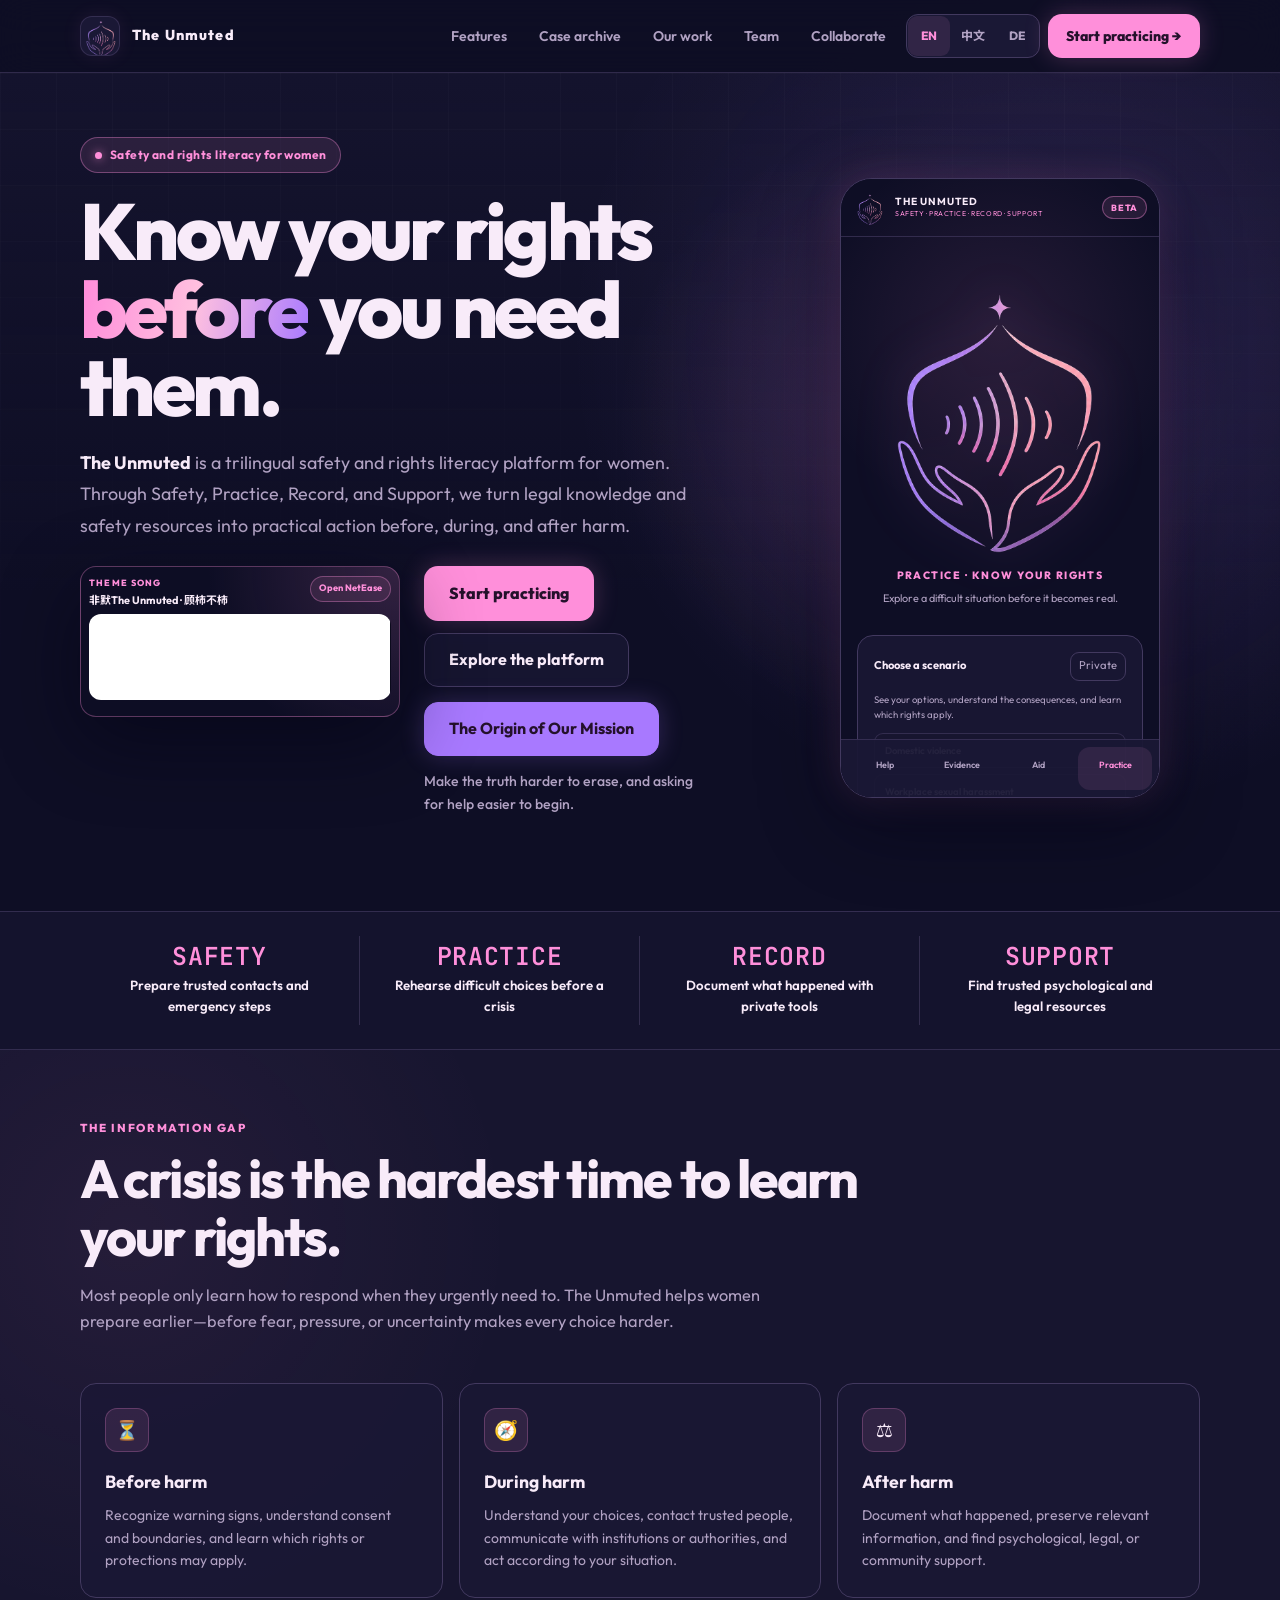
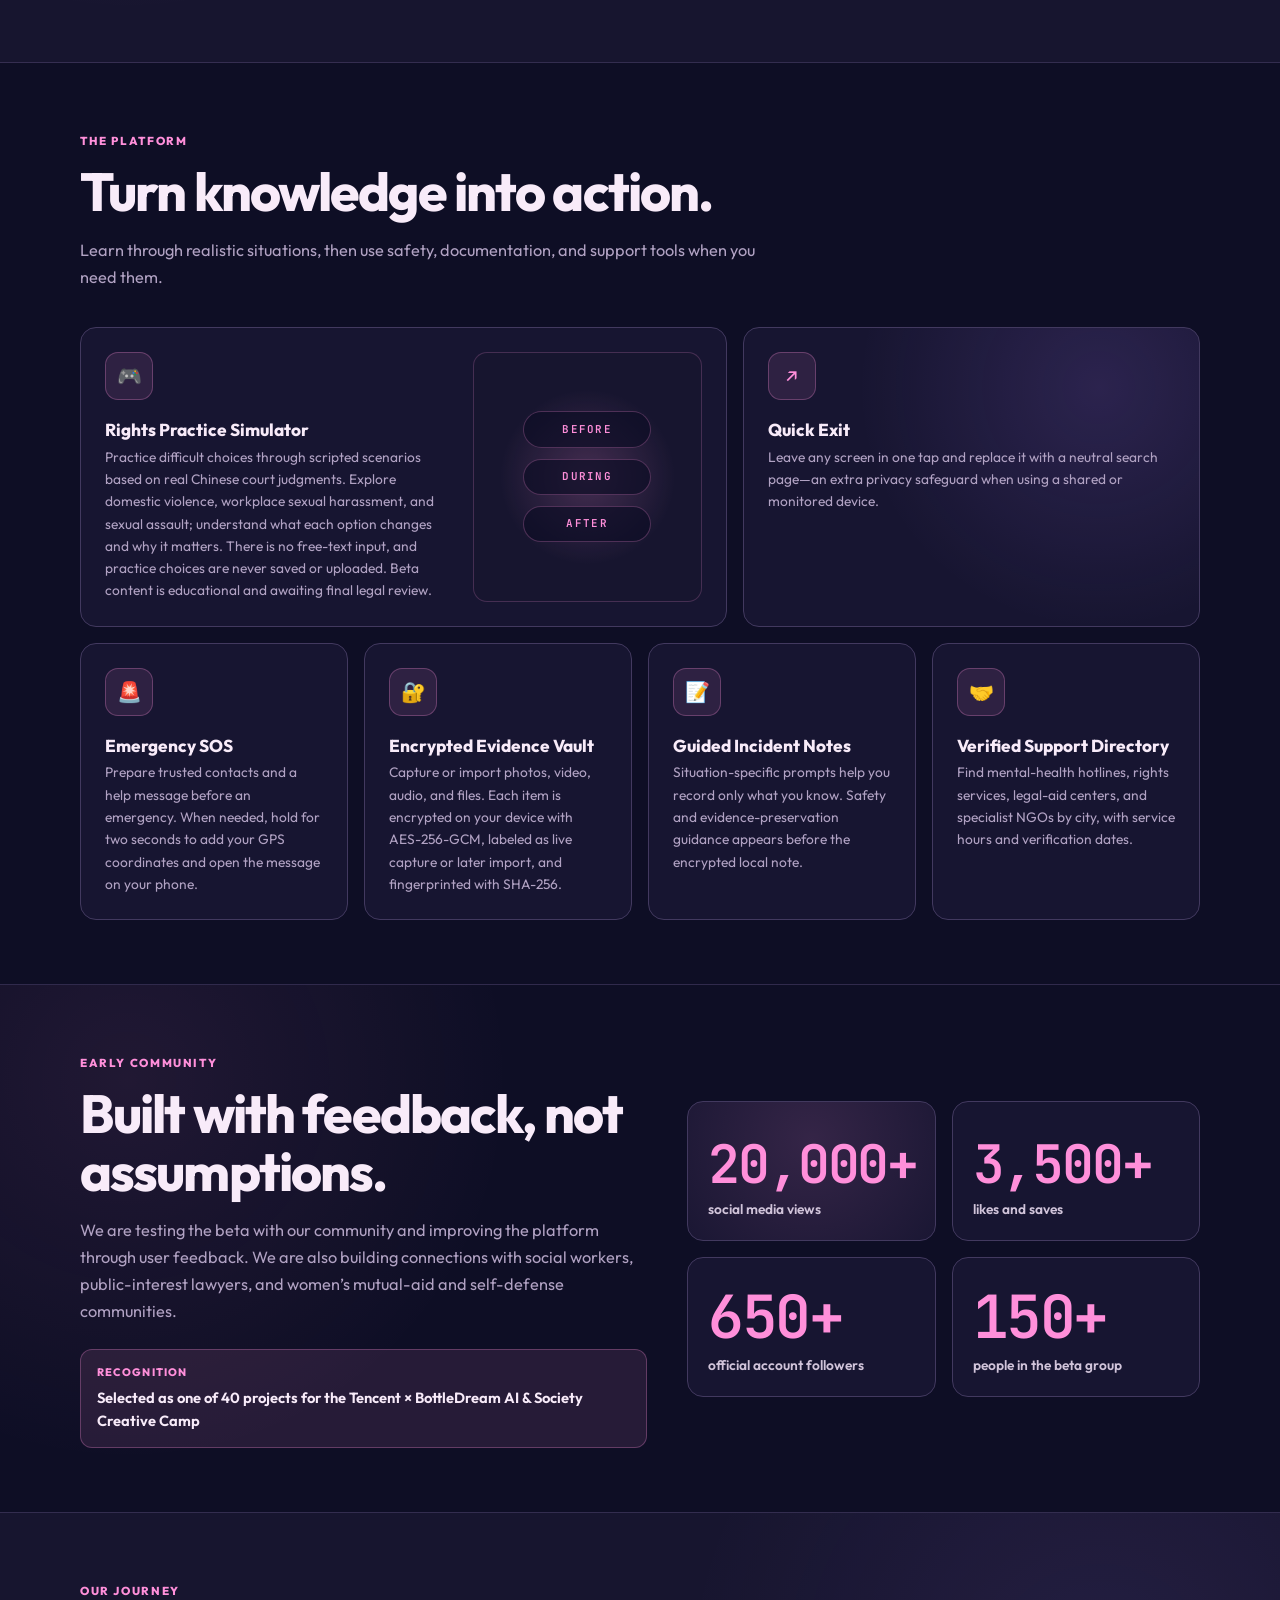
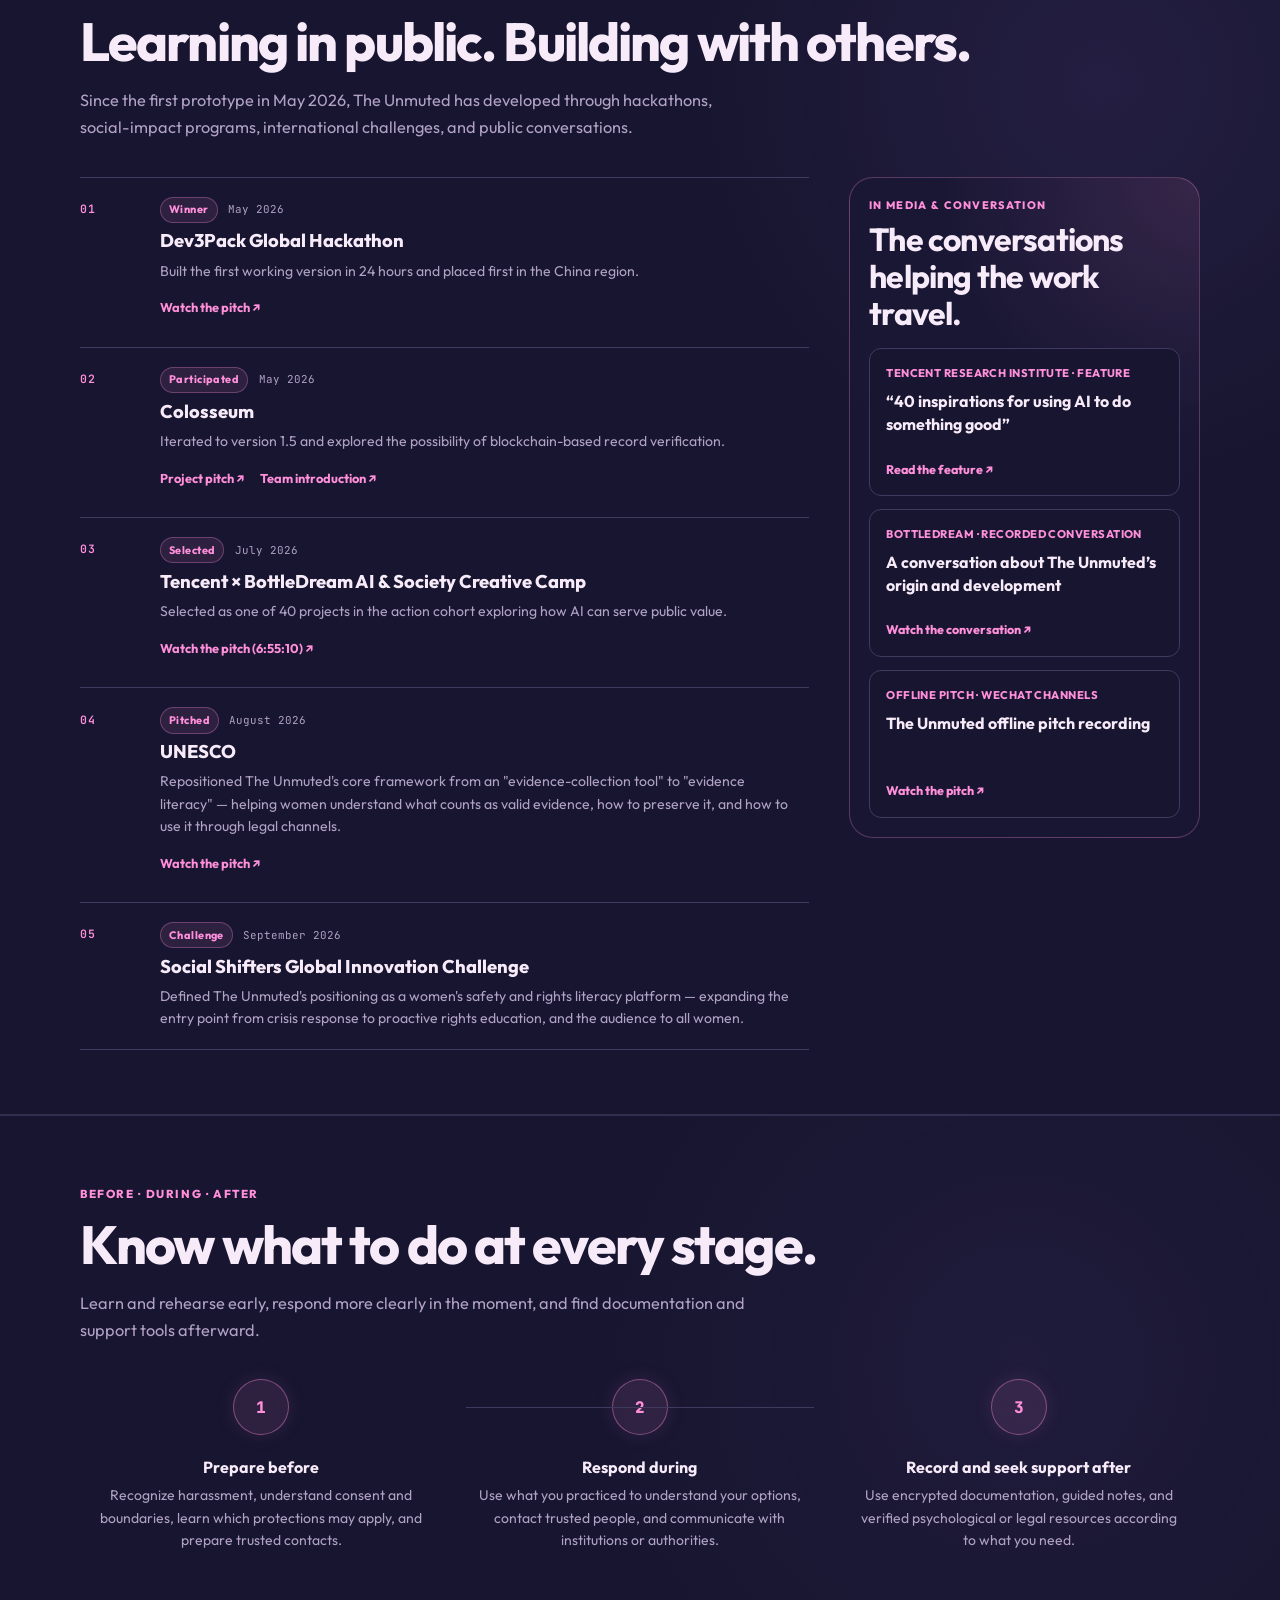
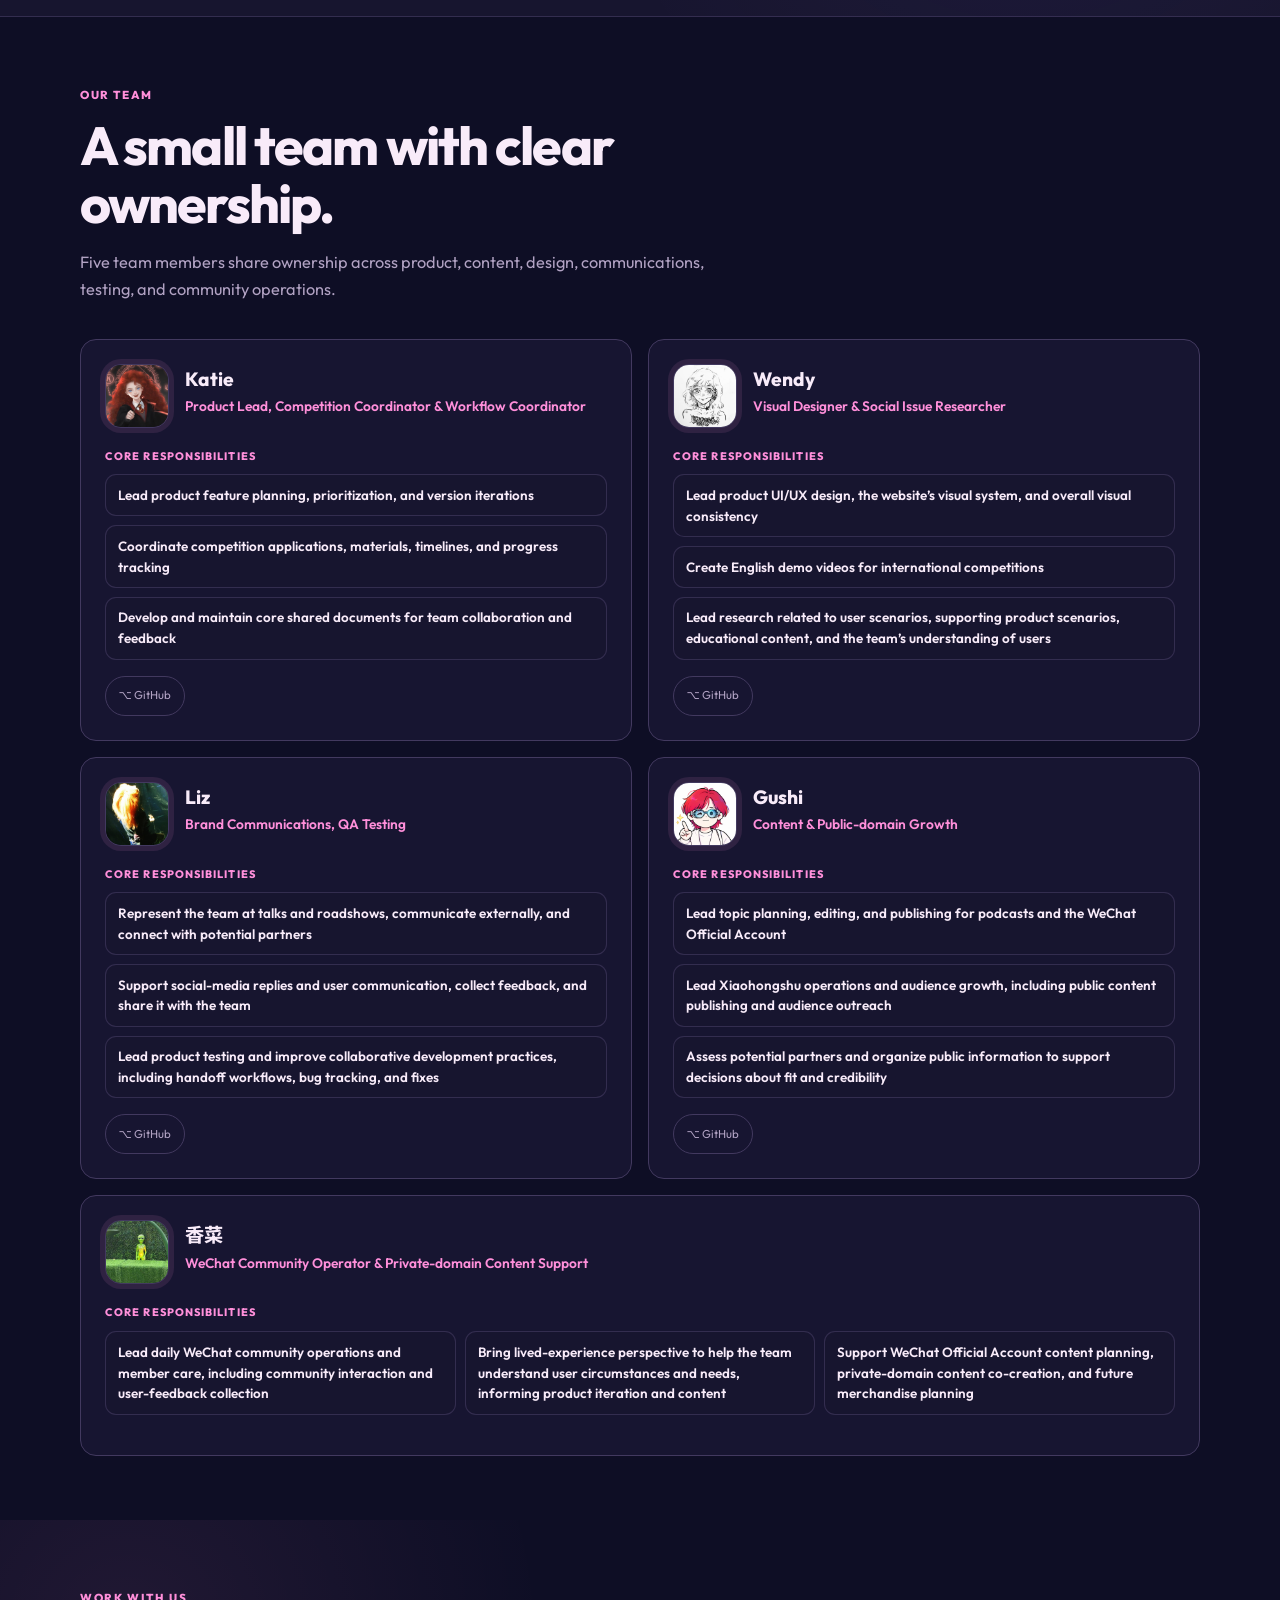
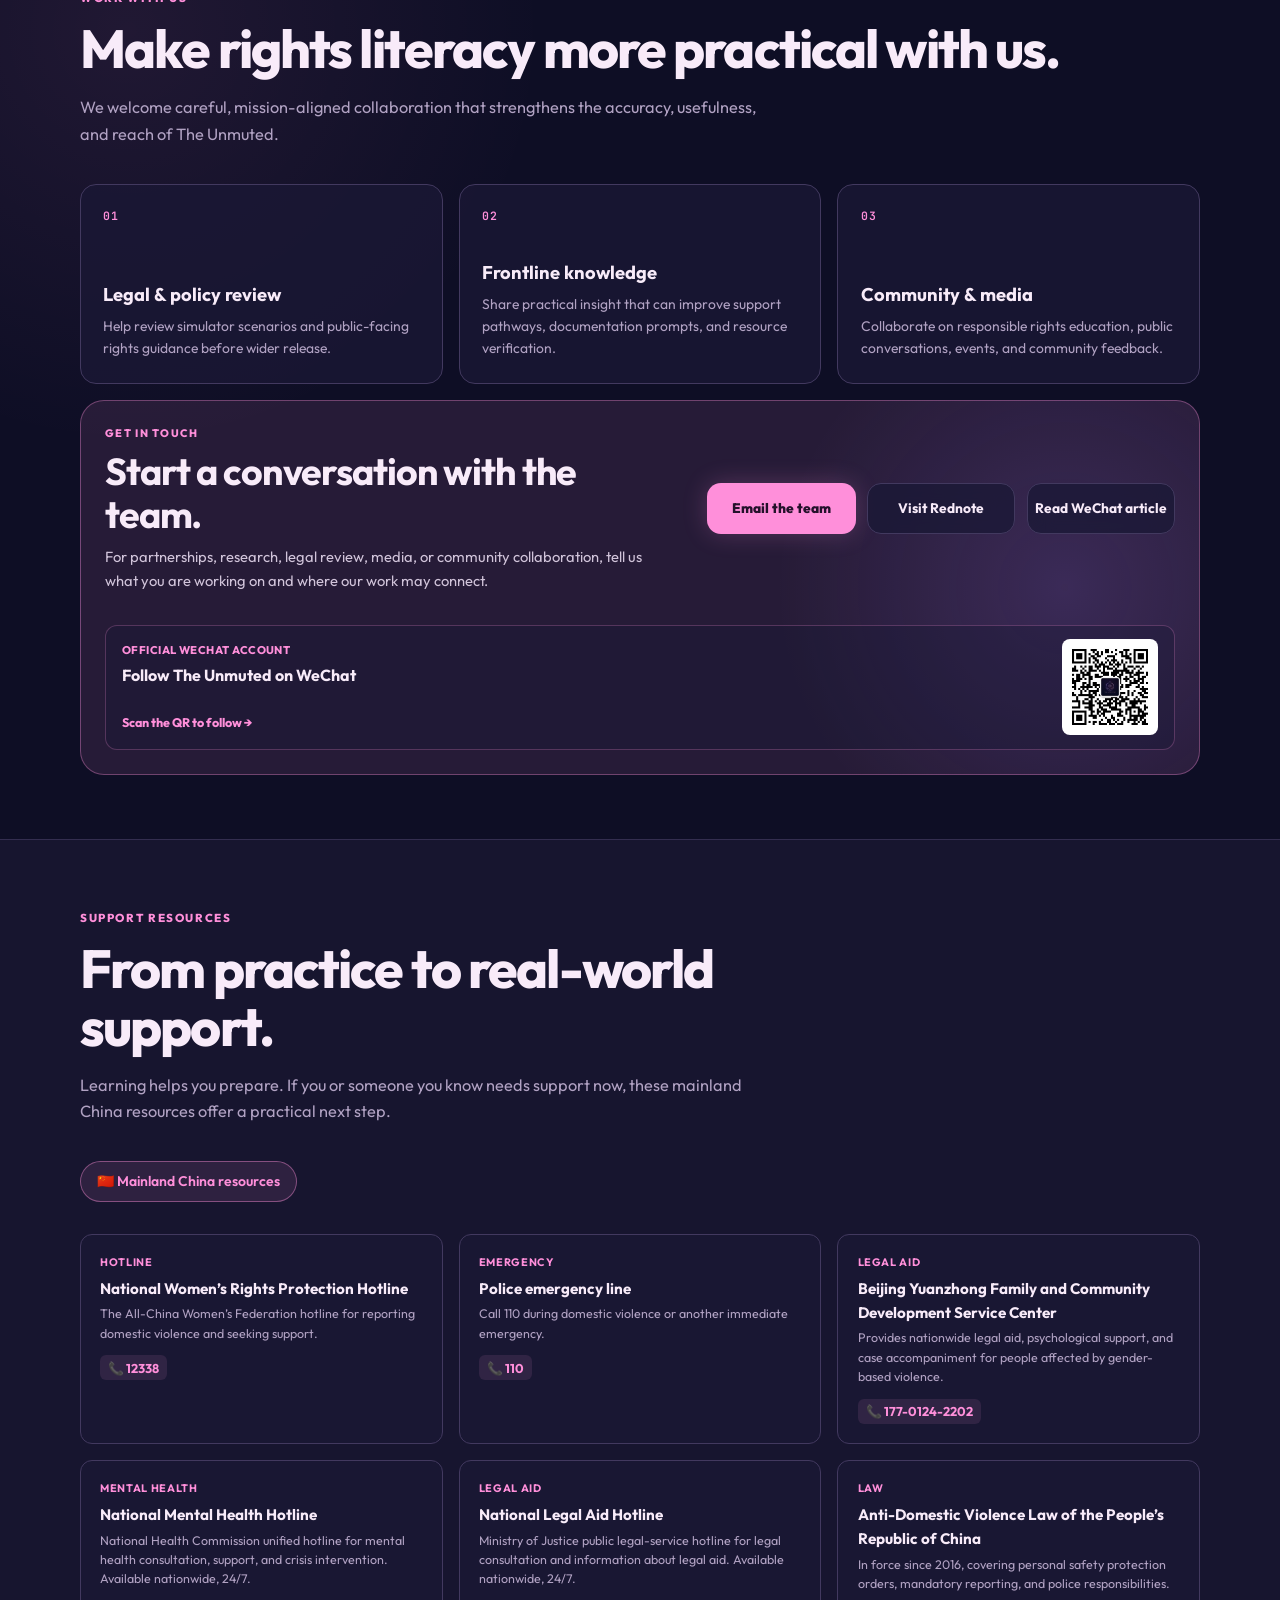
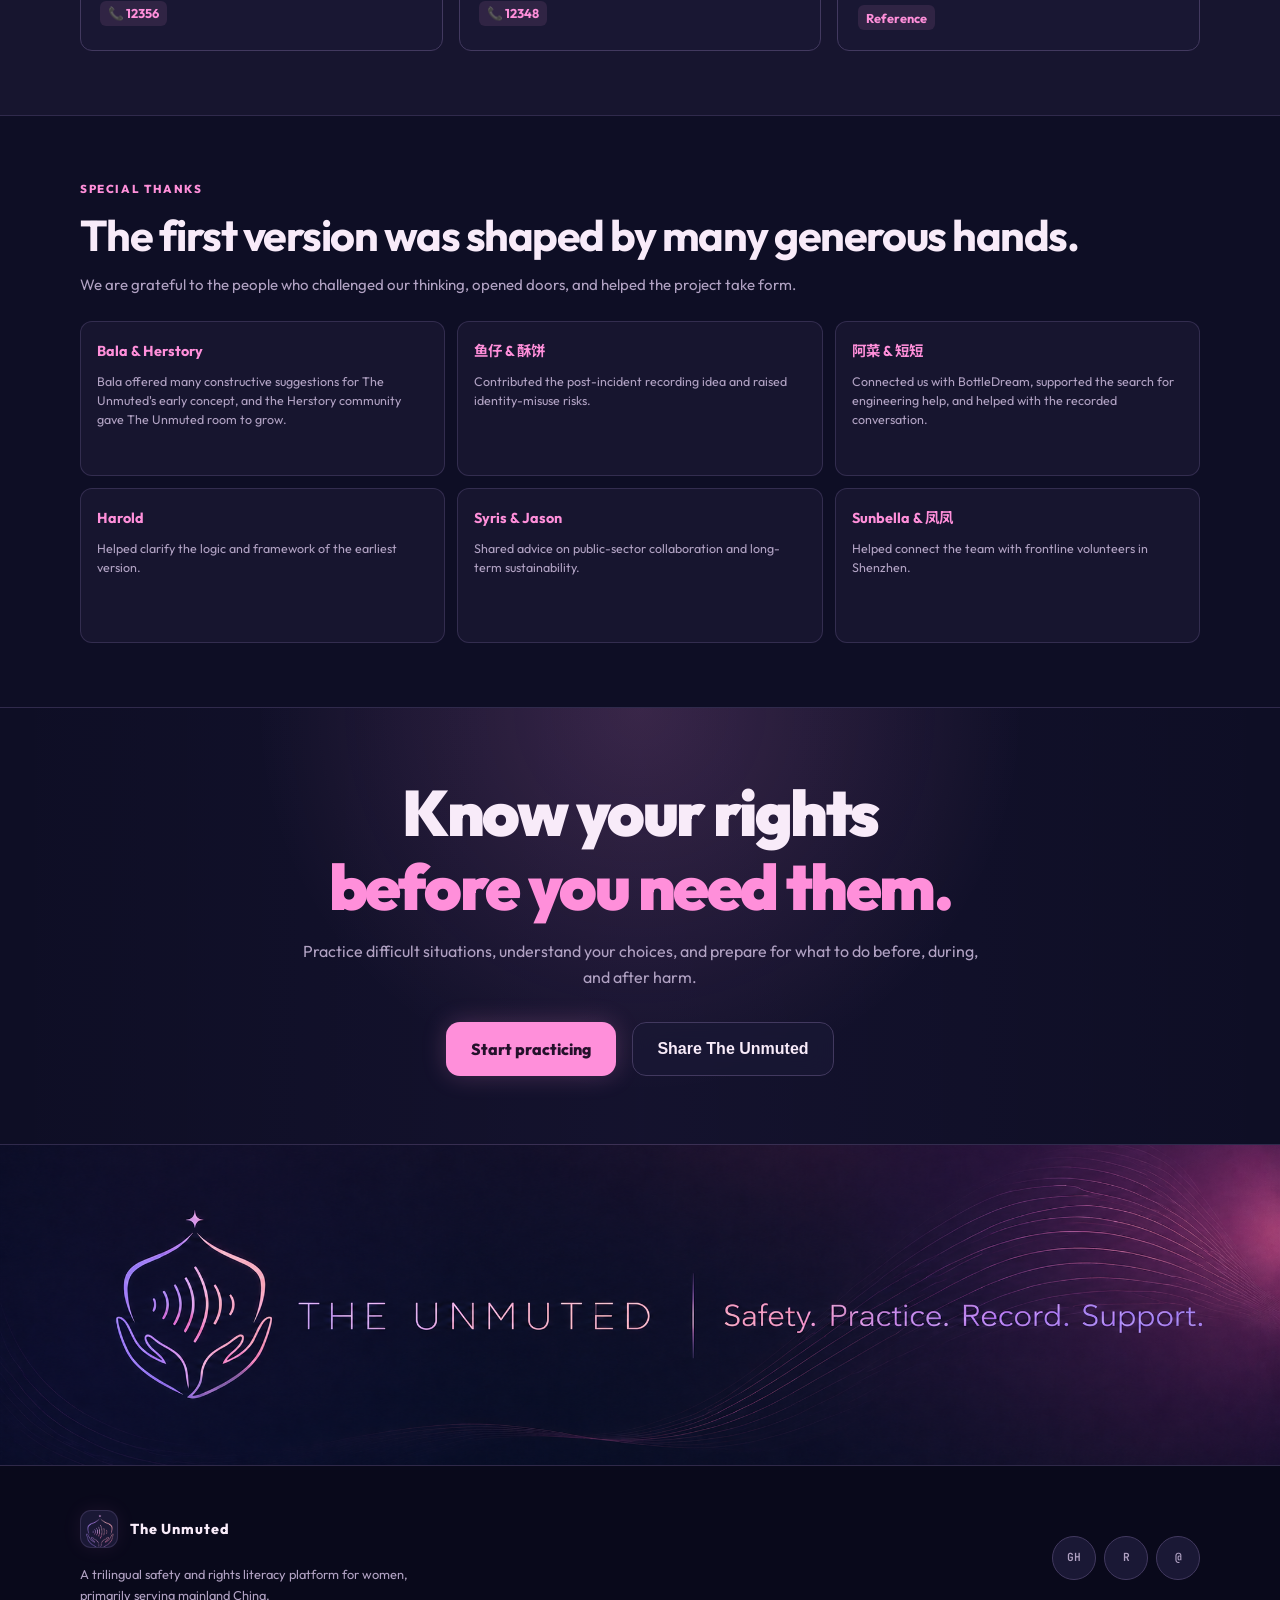
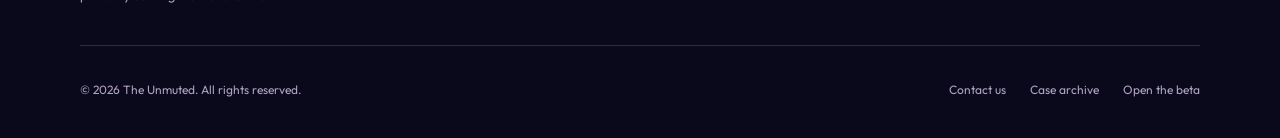
==== commit b97e696d: "Restore WeChat article contact link" ====
--- a/index.html
+++ b/index.html
@@ -934,7 +934,7 @@
       <div class="contact-actions">
         <a class="btn-hero" href="mailto:theunmuted@163.com?subject=Collaboration%20with%20The%20Unmuted" data-i18n="emailTeam">Email the team</a>
         <a class="btn-hero-outline" href="https://xhslink.cn/m/622X9FXTBAV" target="_blank" rel="noopener" data-i18n="visitRednote">Visit Rednote</a>
-        <a class="btn-hero-outline" href="http://weixin.qq.com/r/mp/RCdsdJnE2sSlrd0X93JW" target="_blank" rel="noopener" data-i18n="followWechatAccount">Follow us on WeChat</a>
+        <a class="btn-hero-outline" href="https://mp.weixin.qq.com/s/s5J6gAPiqklgCOsie7Ewnw" target="_blank" rel="noopener" data-i18n="visitWechatArticle">Read WeChat article</a>
       </div>
       <div class="contact-wechat-card">
         <div class="contact-wechat-copy">
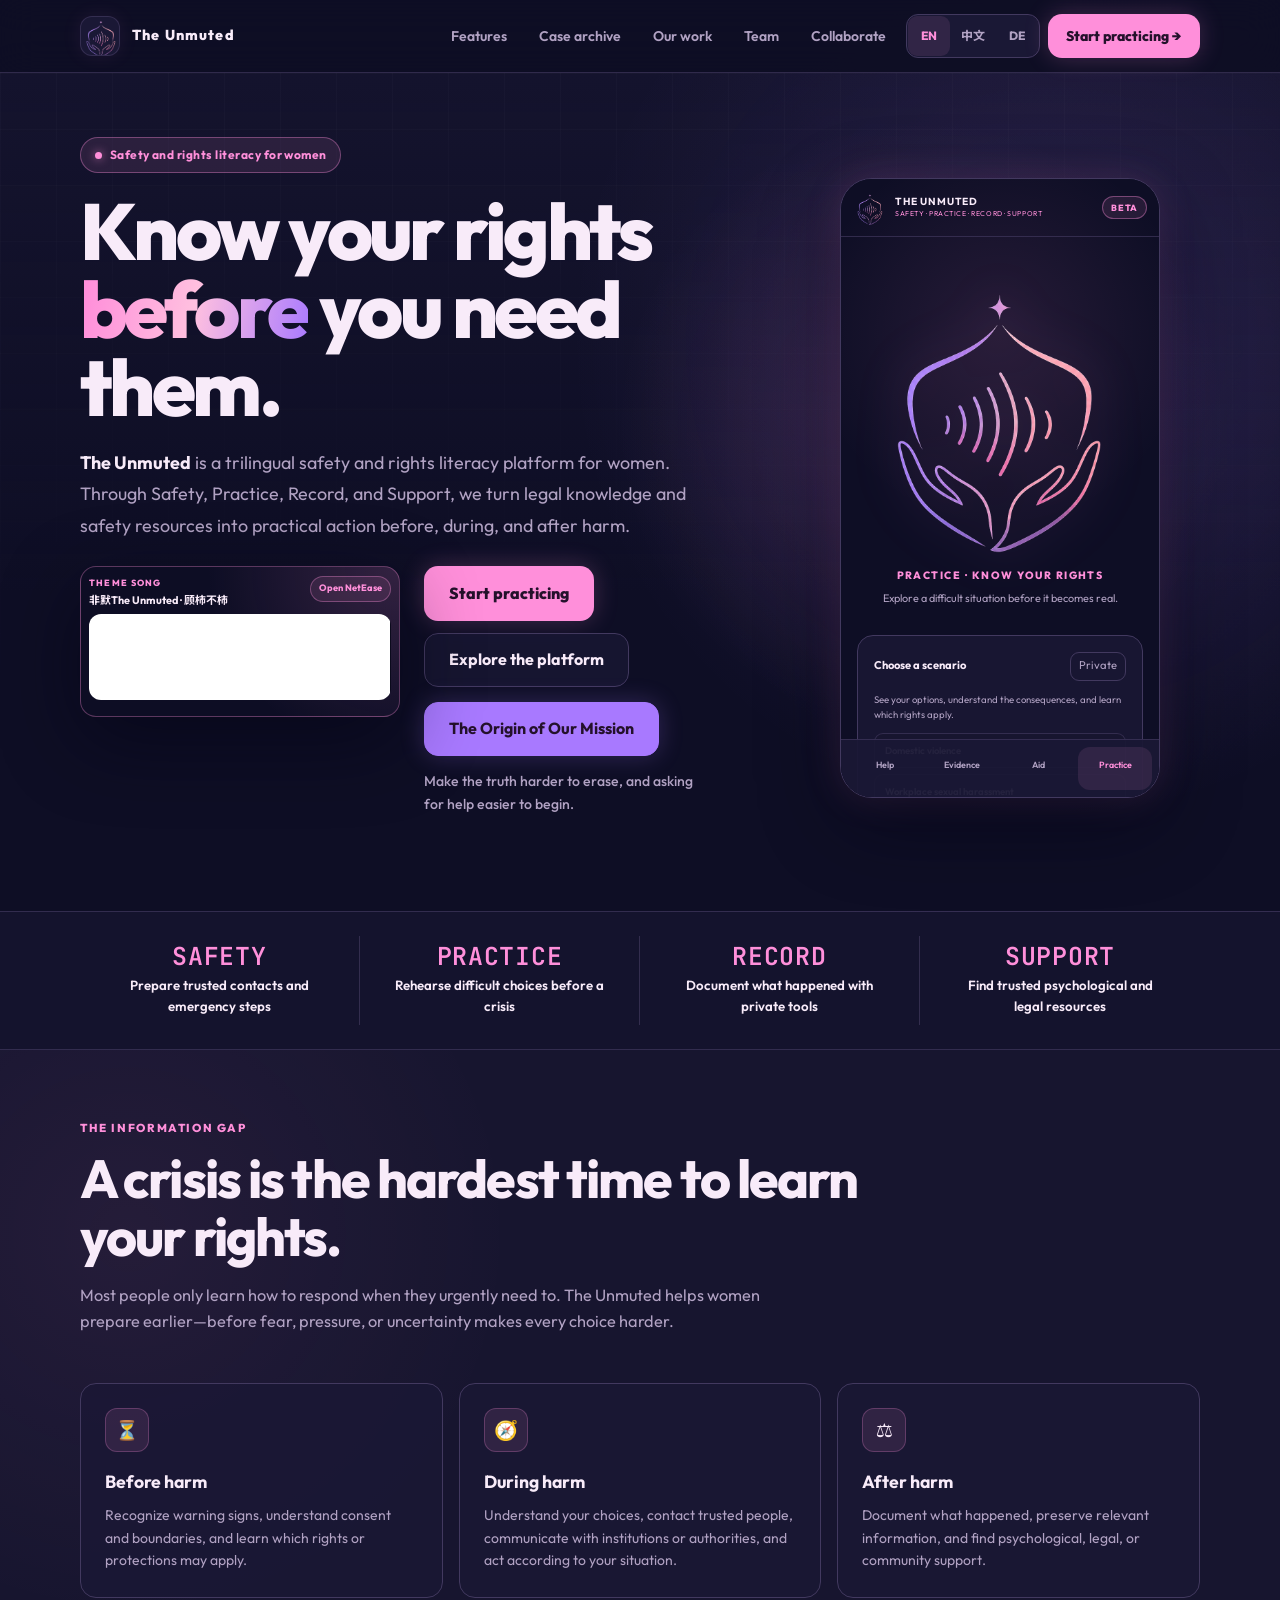
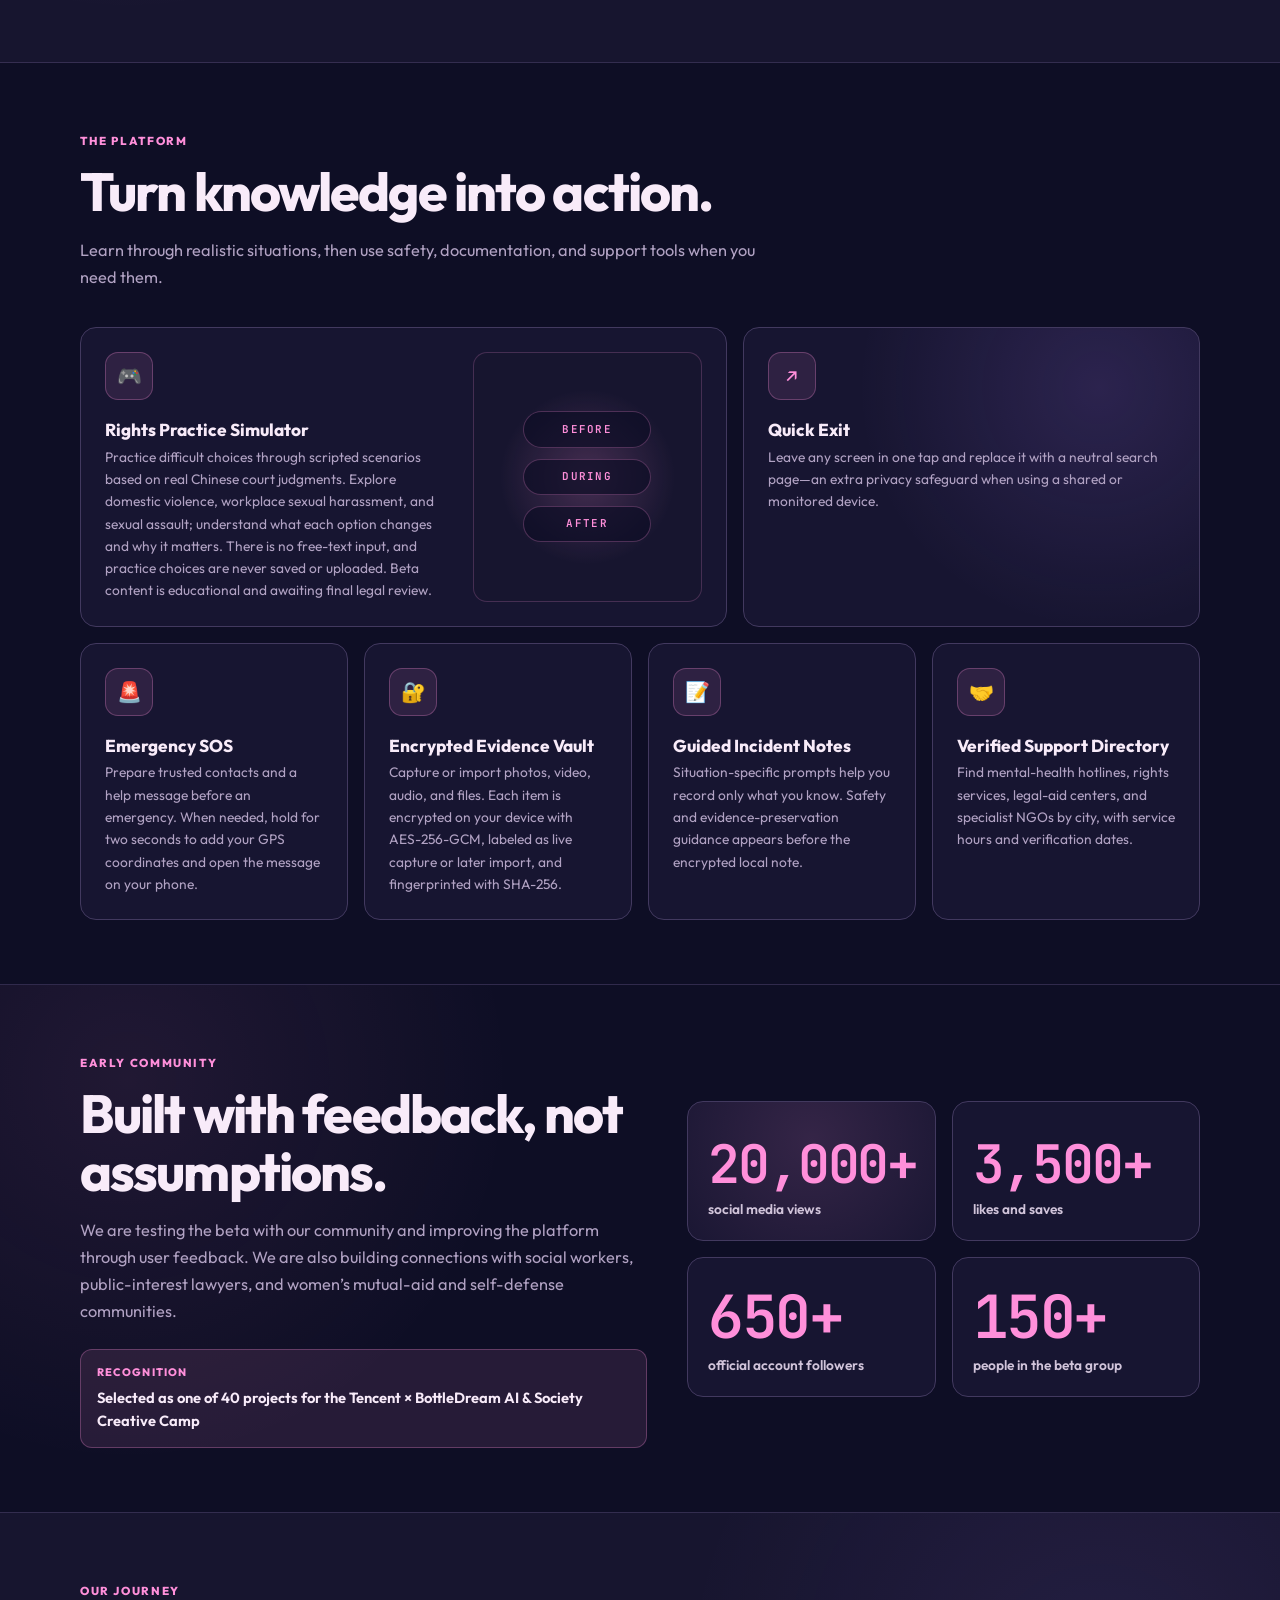
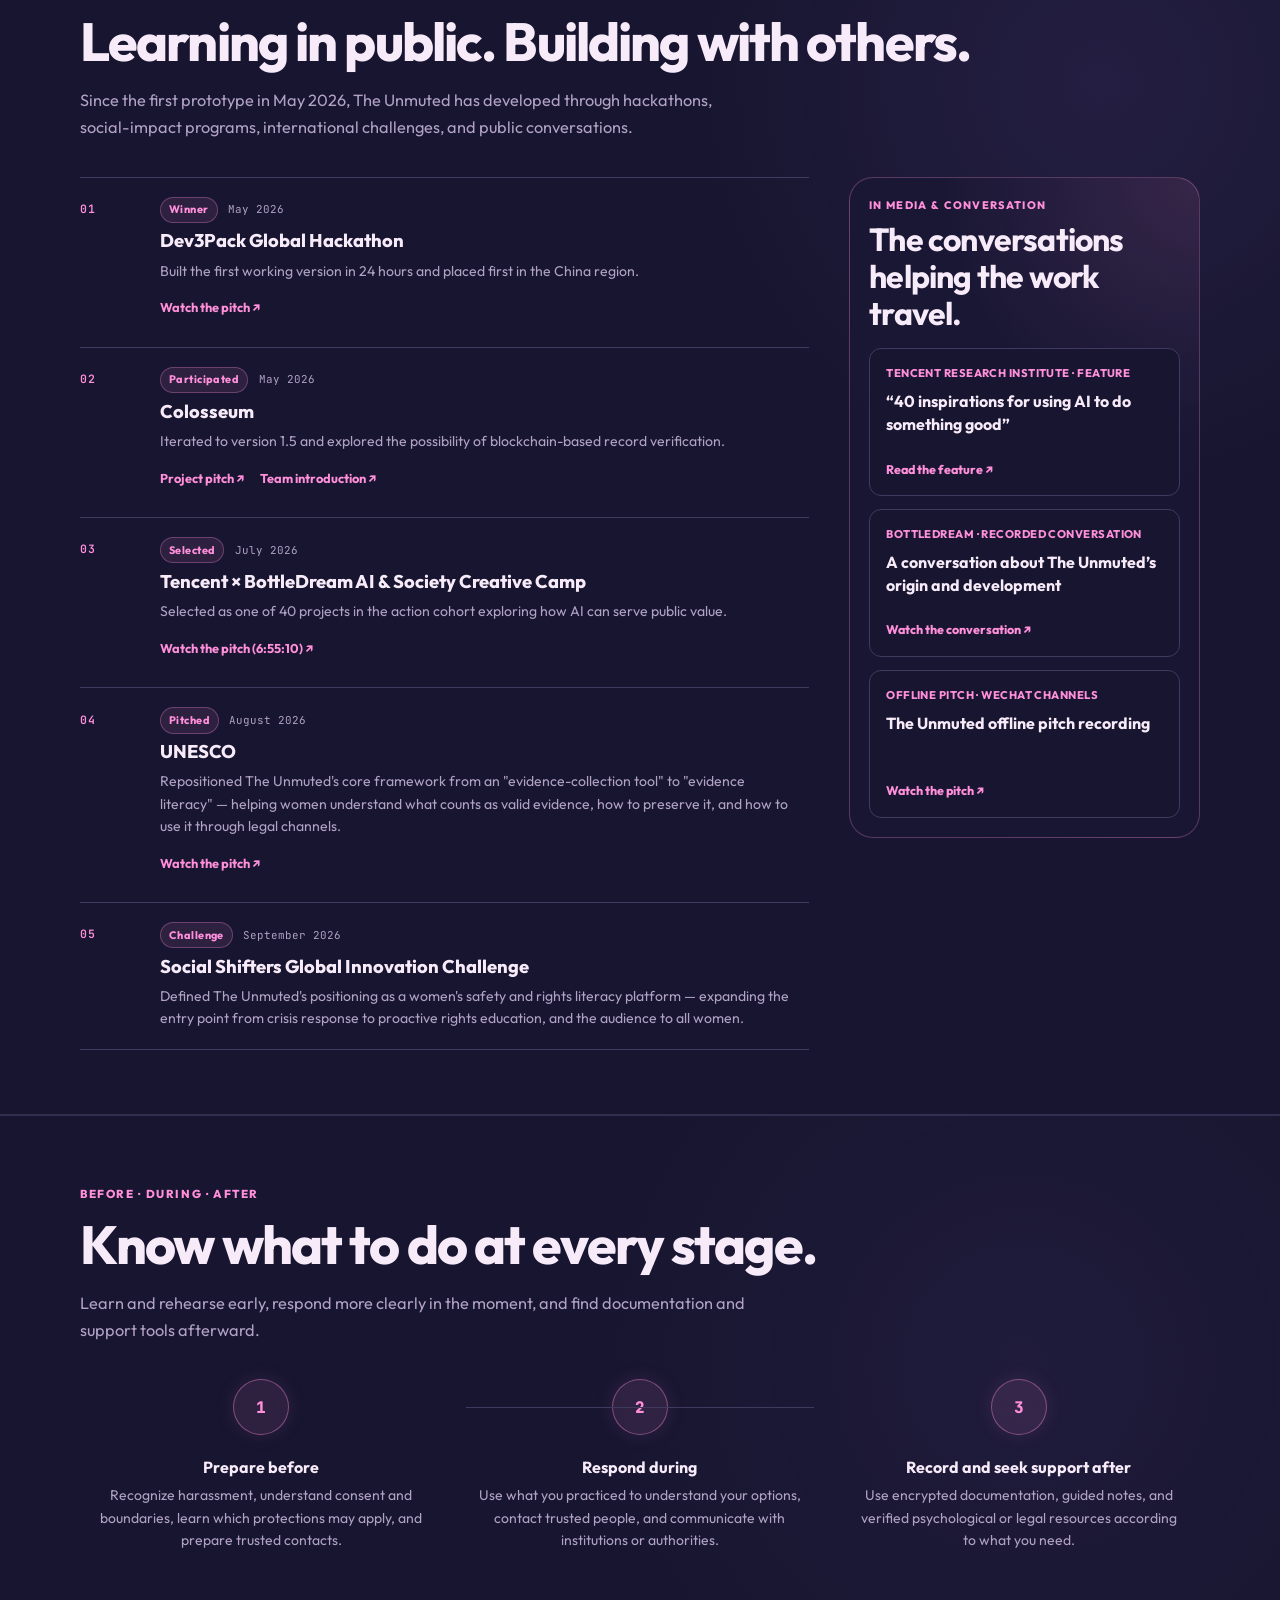
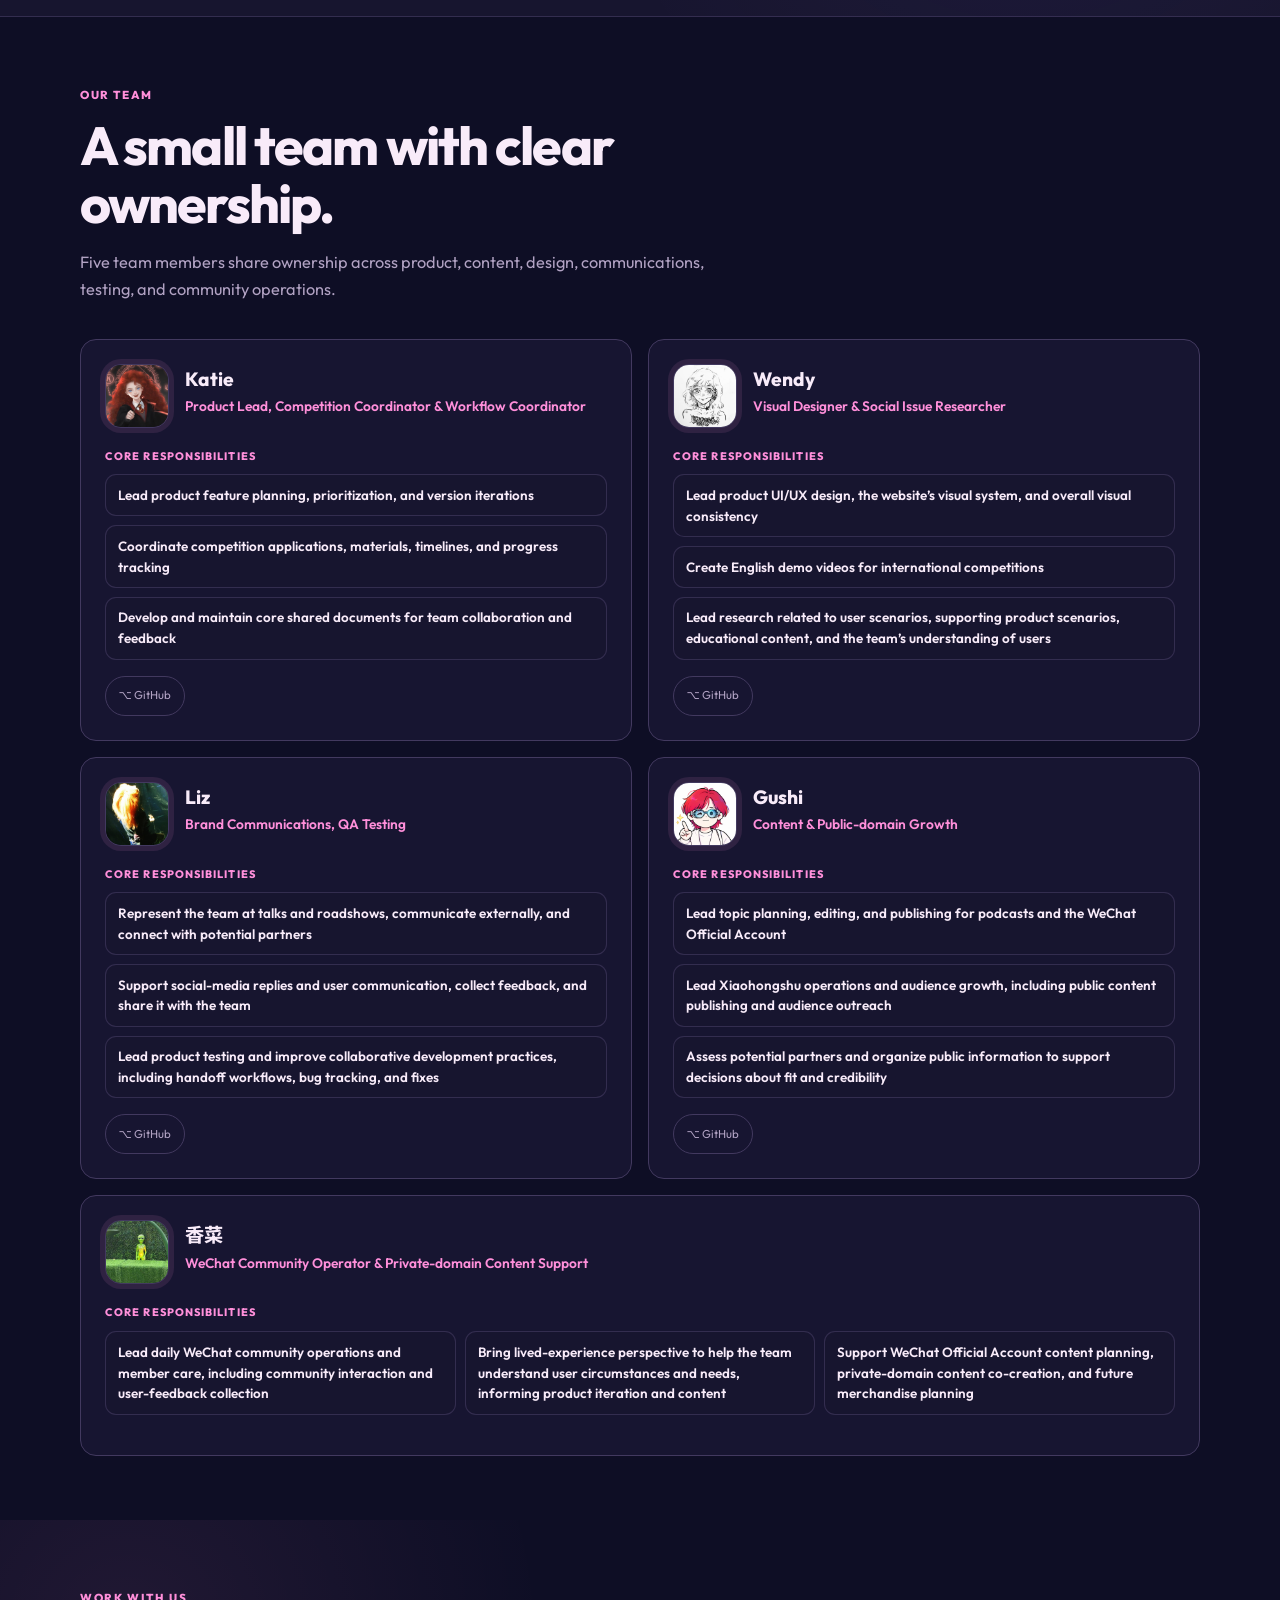
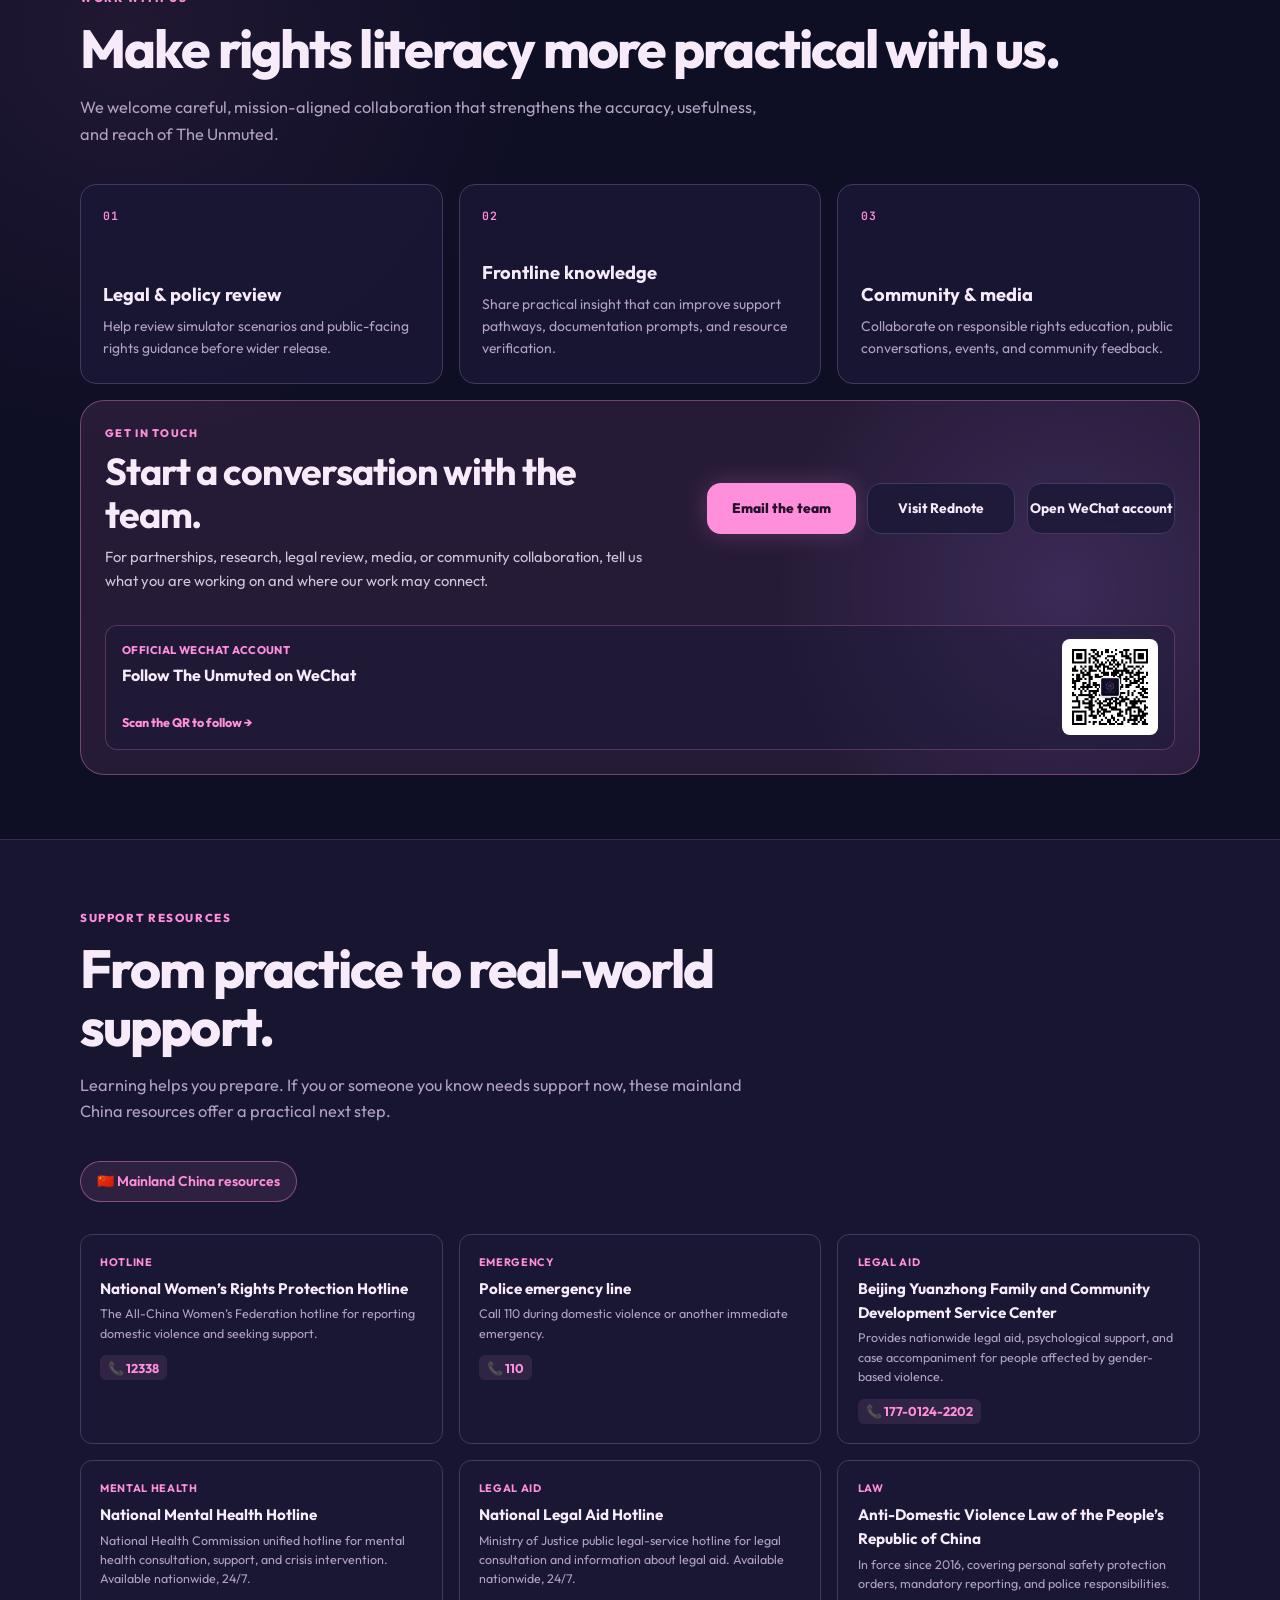
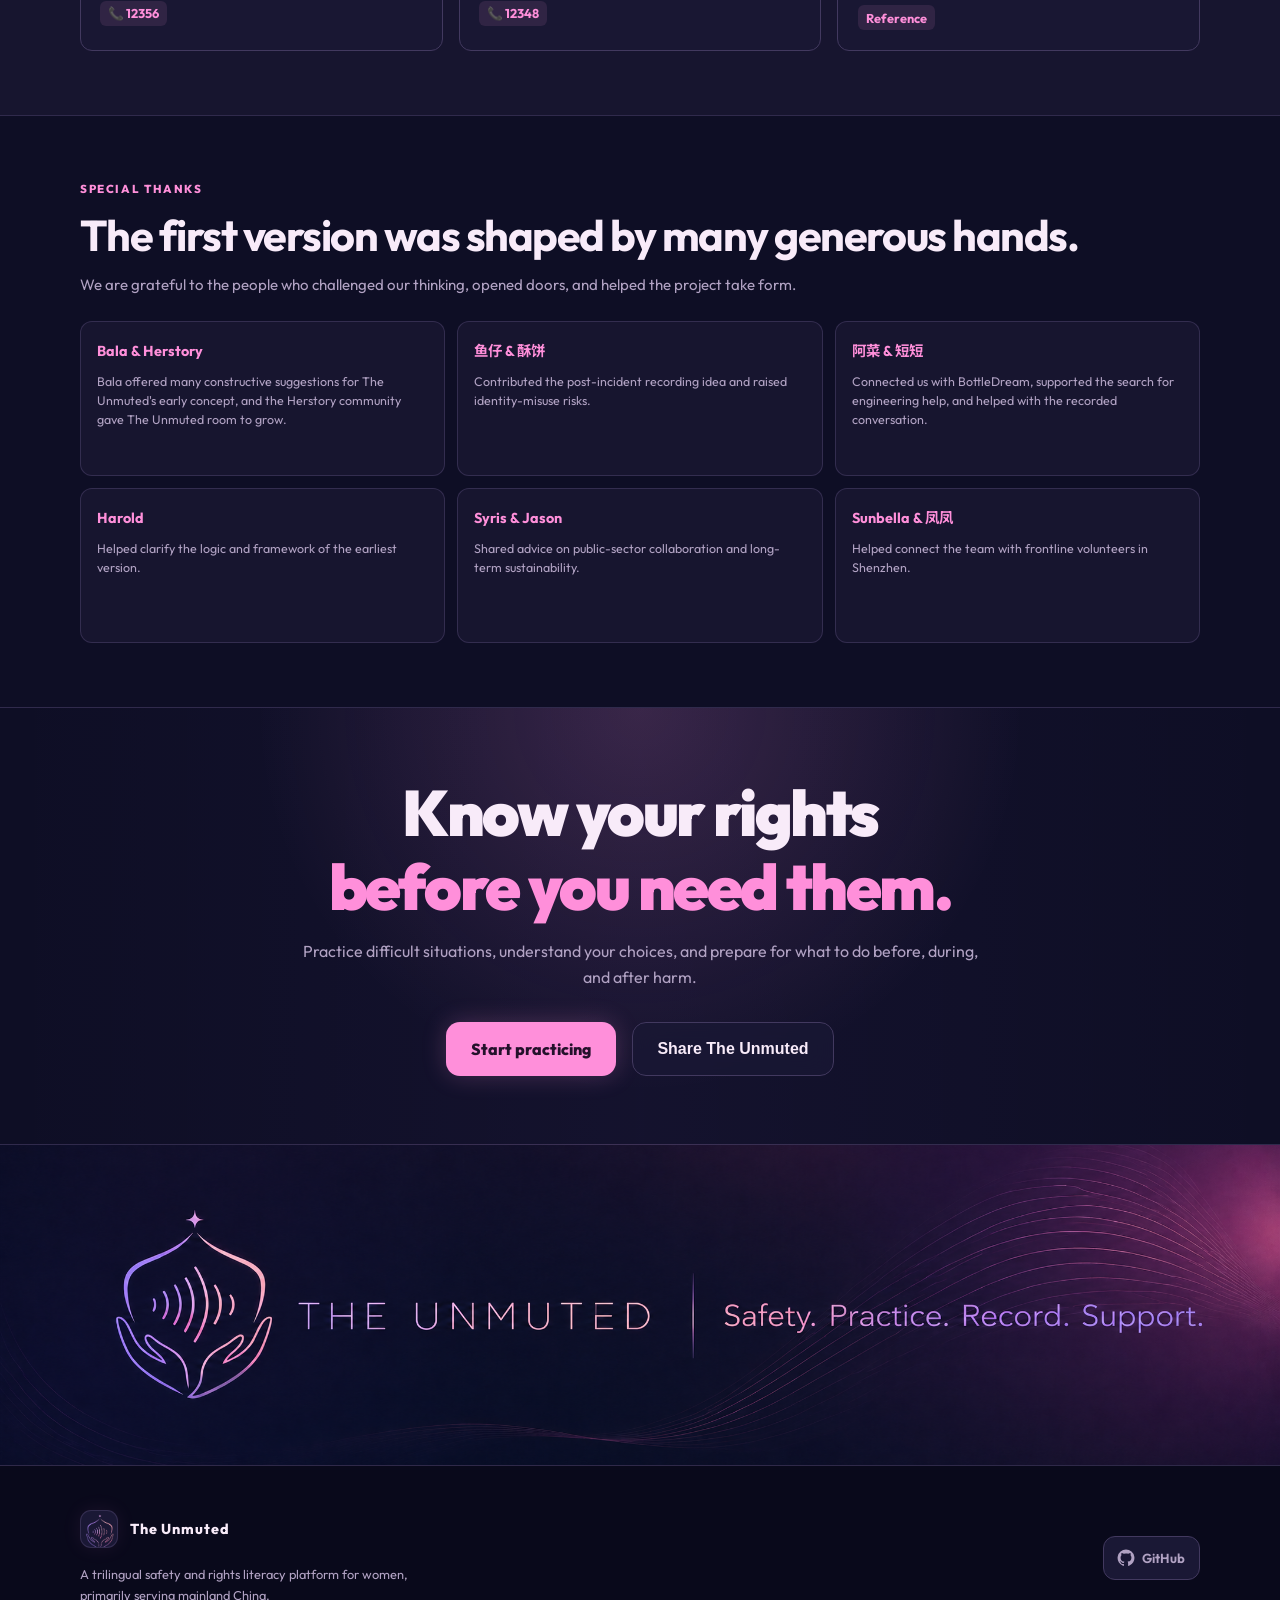
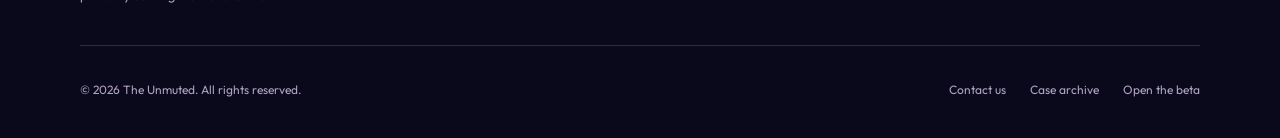
==== commit 438b1326: "Simplify footer social links" ====
--- a/index.html
+++ b/index.html
@@ -1058,9 +1058,12 @@
       <div class="footer-tagline" data-i18n="footerTagline">A trilingual safety and rights literacy platform for women, primarily serving mainland China.</div>
     </div>
     <div class="footer-social">
-      <a class="social-link" href="https://github.com/The-unmuted/The-Unmuted-Website" target="_blank" rel="noopener" title="GitHub" aria-label="The Unmuted official website on GitHub" data-i18n-aria="githubAria">GH</a>
-      <a class="social-link" href="https://xhslink.cn/m/622X9FXTBAV" target="_blank" rel="noopener" title="Rednote" aria-label="The Unmuted on Rednote" data-i18n-aria="rednoteAria">R</a>
-      <a class="social-link" href="mailto:theunmuted@163.com" title="Email" aria-label="Email The Unmuted" data-i18n-aria="emailAria">@</a>
+      <a class="social-link social-link--github" href="https://github.com/The-unmuted/The-Unmuted-Website" target="_blank" rel="noopener" title="GitHub" aria-label="The Unmuted official website on GitHub" data-i18n-aria="githubAria">
+        <svg viewBox="0 0 24 24" aria-hidden="true" focusable="false">
+          <path fill="currentColor" d="M12 .7a11.3 11.3 0 0 0-3.57 22c.57.1.77-.25.77-.55v-2.18c-3.16.69-3.82-1.34-3.82-1.34-.52-1.31-1.26-1.66-1.26-1.66-1.03-.7.08-.69.08-.69 1.14.08 1.74 1.17 1.74 1.17 1.01 1.73 2.65 1.23 3.3.94.1-.73.4-1.23.72-1.51-2.52-.29-5.17-1.26-5.17-5.59 0-1.24.44-2.25 1.17-3.04-.12-.29-.51-1.44.11-3 0 0 .95-.31 3.11 1.16A10.8 10.8 0 0 1 12 6.09c.96 0 1.93.13 2.83.38 2.16-1.47 3.11-1.16 3.11-1.16.62 1.56.23 2.71.11 3 .73.79 1.17 1.8 1.17 3.04 0 4.34-2.65 5.3-5.18 5.58.41.35.77 1.05.77 2.12v3.1c0 .3.2.66.78.55A11.3 11.3 0 0 0 12 .7Z" />
+        </svg>
+        <span>GitHub</span>
+      </a>
     </div>
   </div>
   <div class="footer-inner footer-copy">
--- a/theme.css
+++ b/theme.css
@@ -1108,6 +1108,20 @@
   transition: border-color 100ms ease-out, background-color 100ms ease-out, color 100ms ease-out, transform 100ms ease-out;
 }
 
+.social-link--github {
+  width: auto;
+  min-width: 44px;
+  padding: 0 0.85rem;
+  gap: 0.45rem;
+  border-radius: 12px;
+}
+
+.social-link--github svg {
+  width: 18px;
+  height: 18px;
+  flex: 0 0 auto;
+}
+
 .footer-copy {
   border-top-color: var(--border-soft);
   color: var(--muted);
@@ -2230,6 +2244,12 @@
   text-decoration: none;
 }
 
+.footer-social .social-link--github {
+  font-family: "Outfit", sans-serif;
+  font-size: 0.82rem;
+  font-weight: 650;
+}
+
 @media (hover: hover) {
   .text-link:hover {
     color: var(--primary-hover);
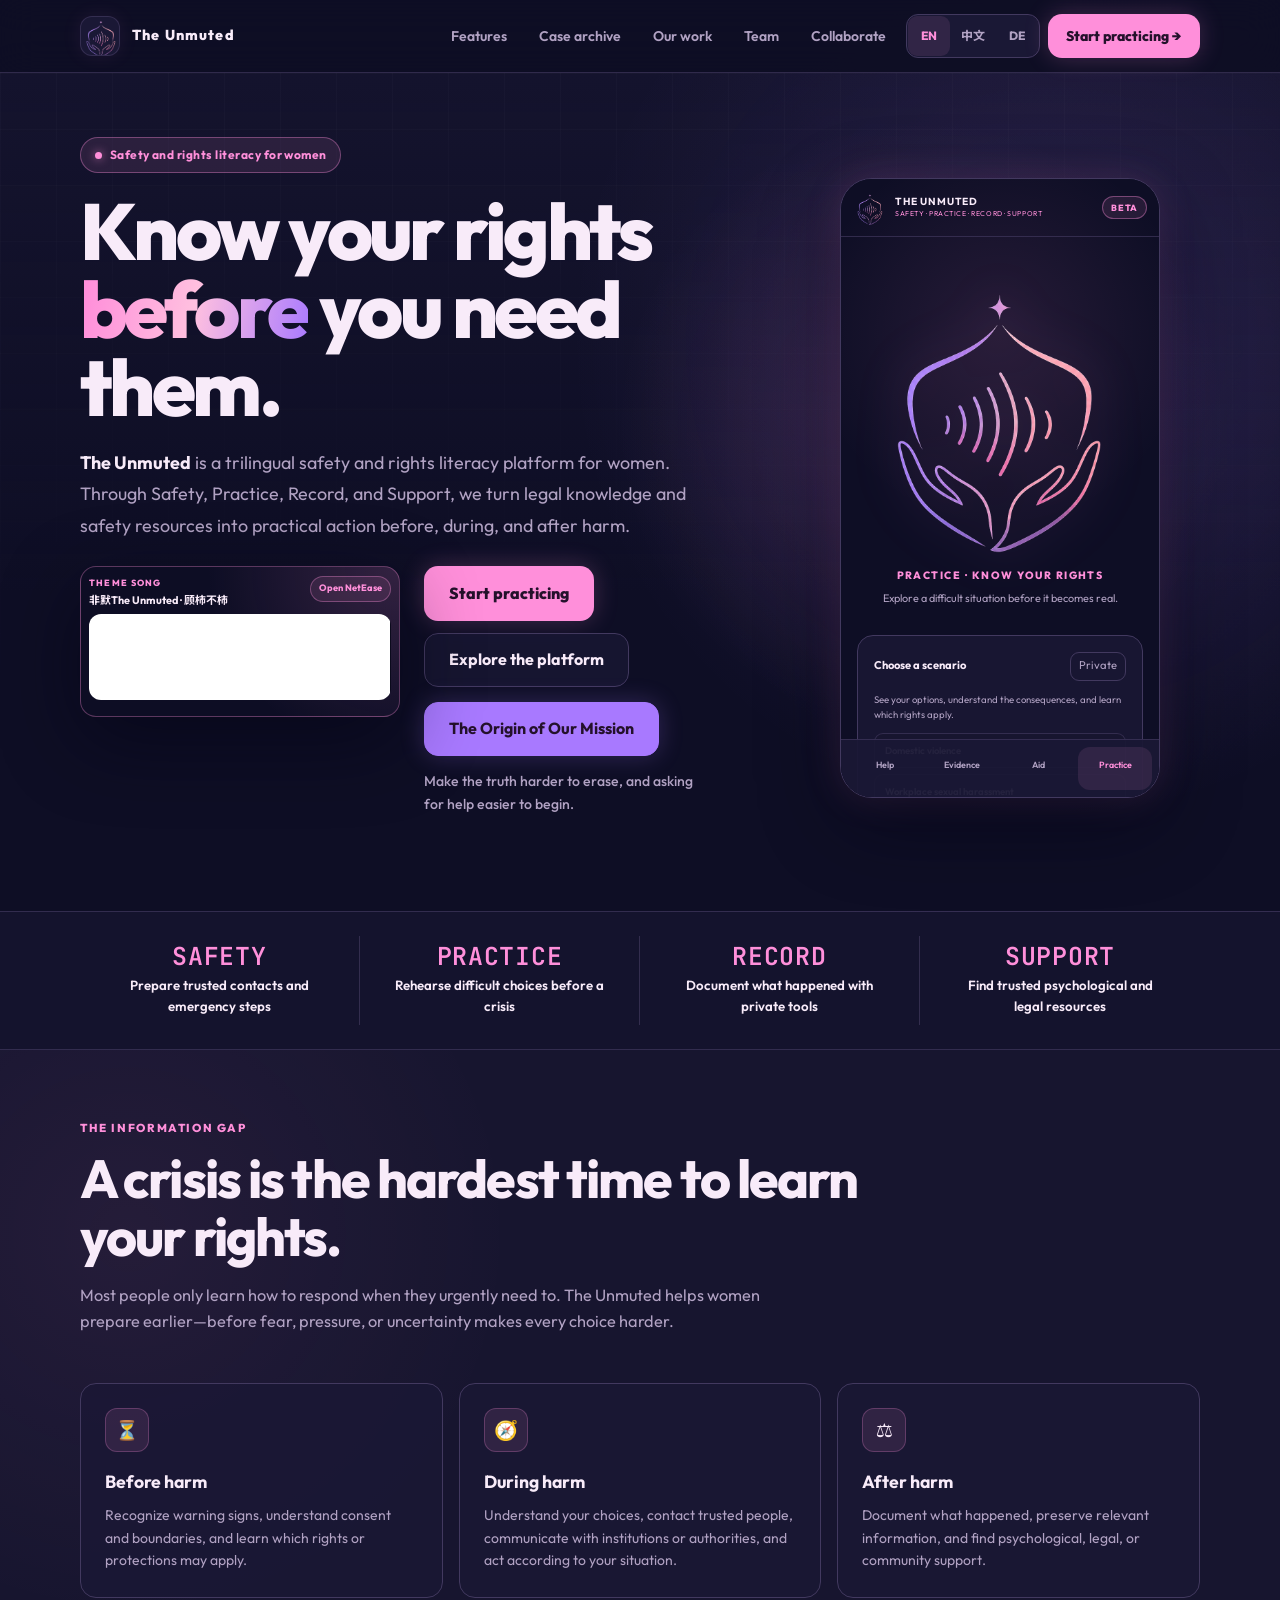
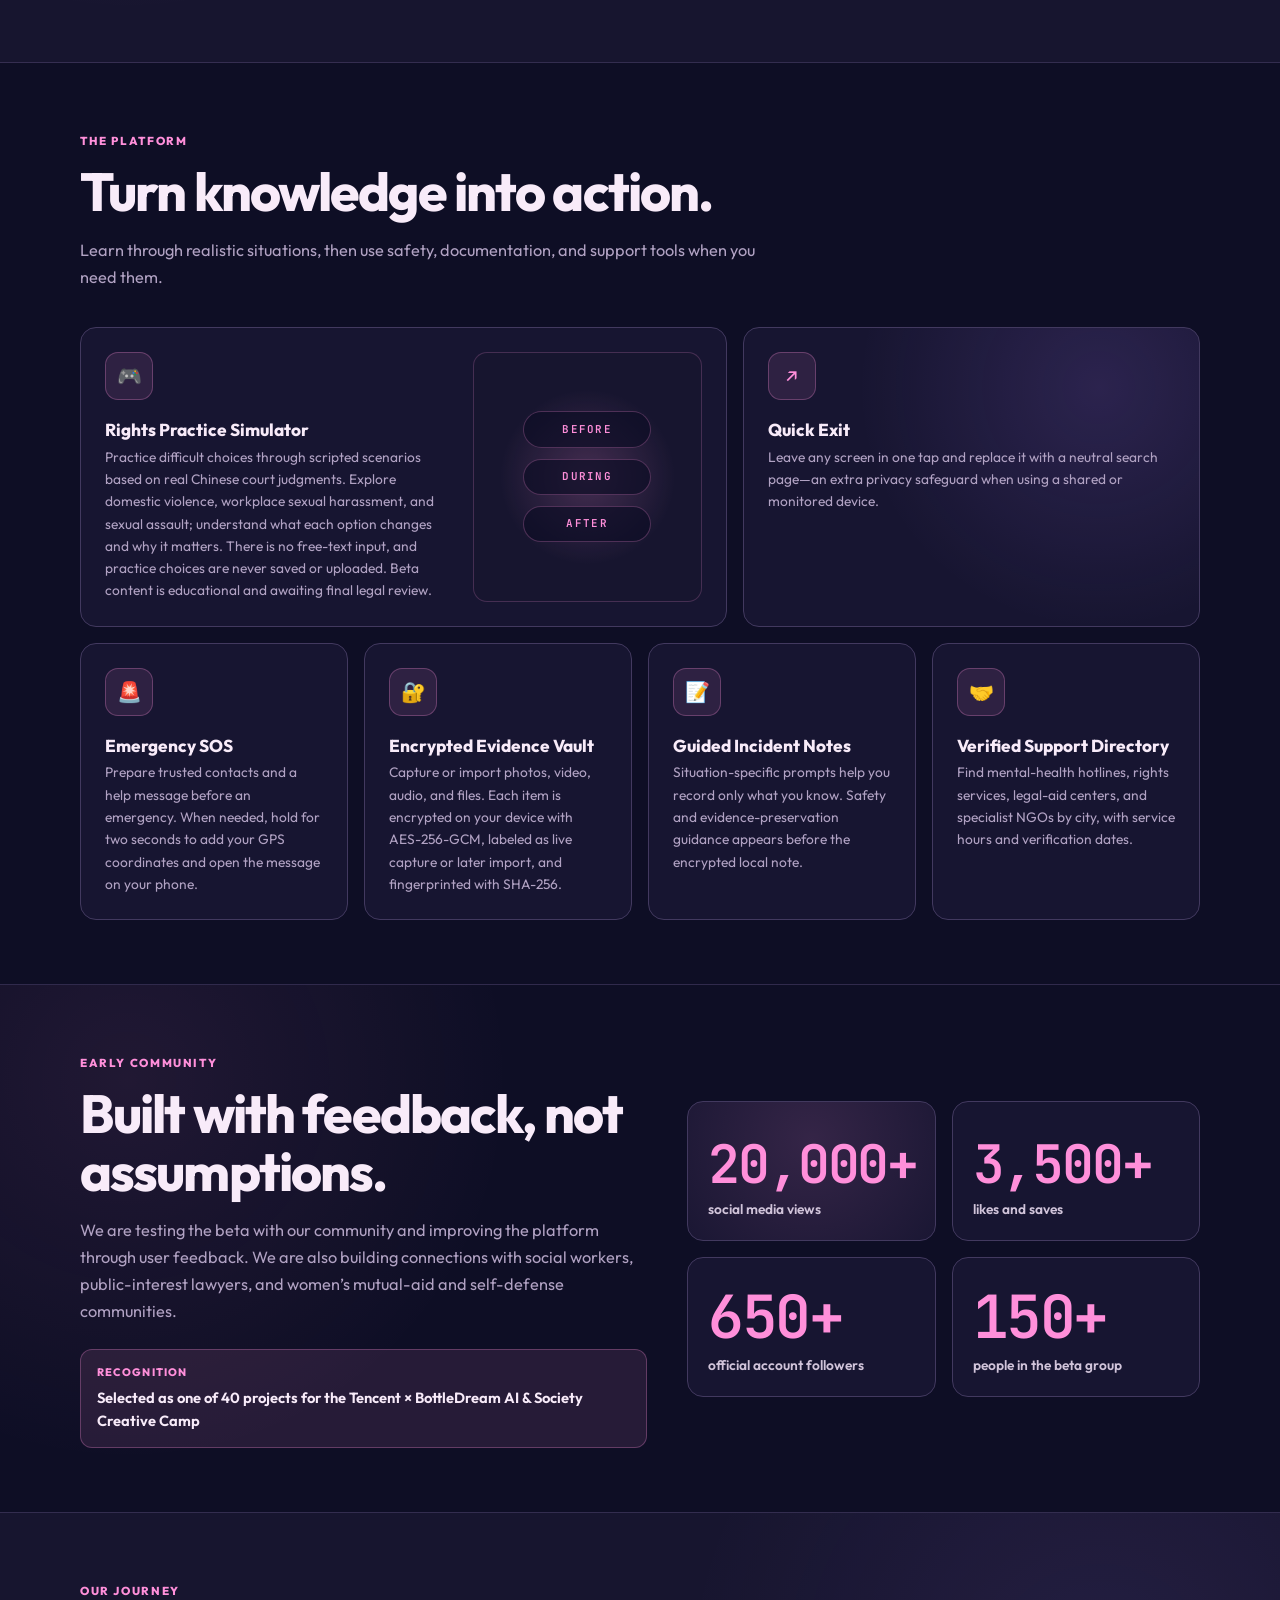
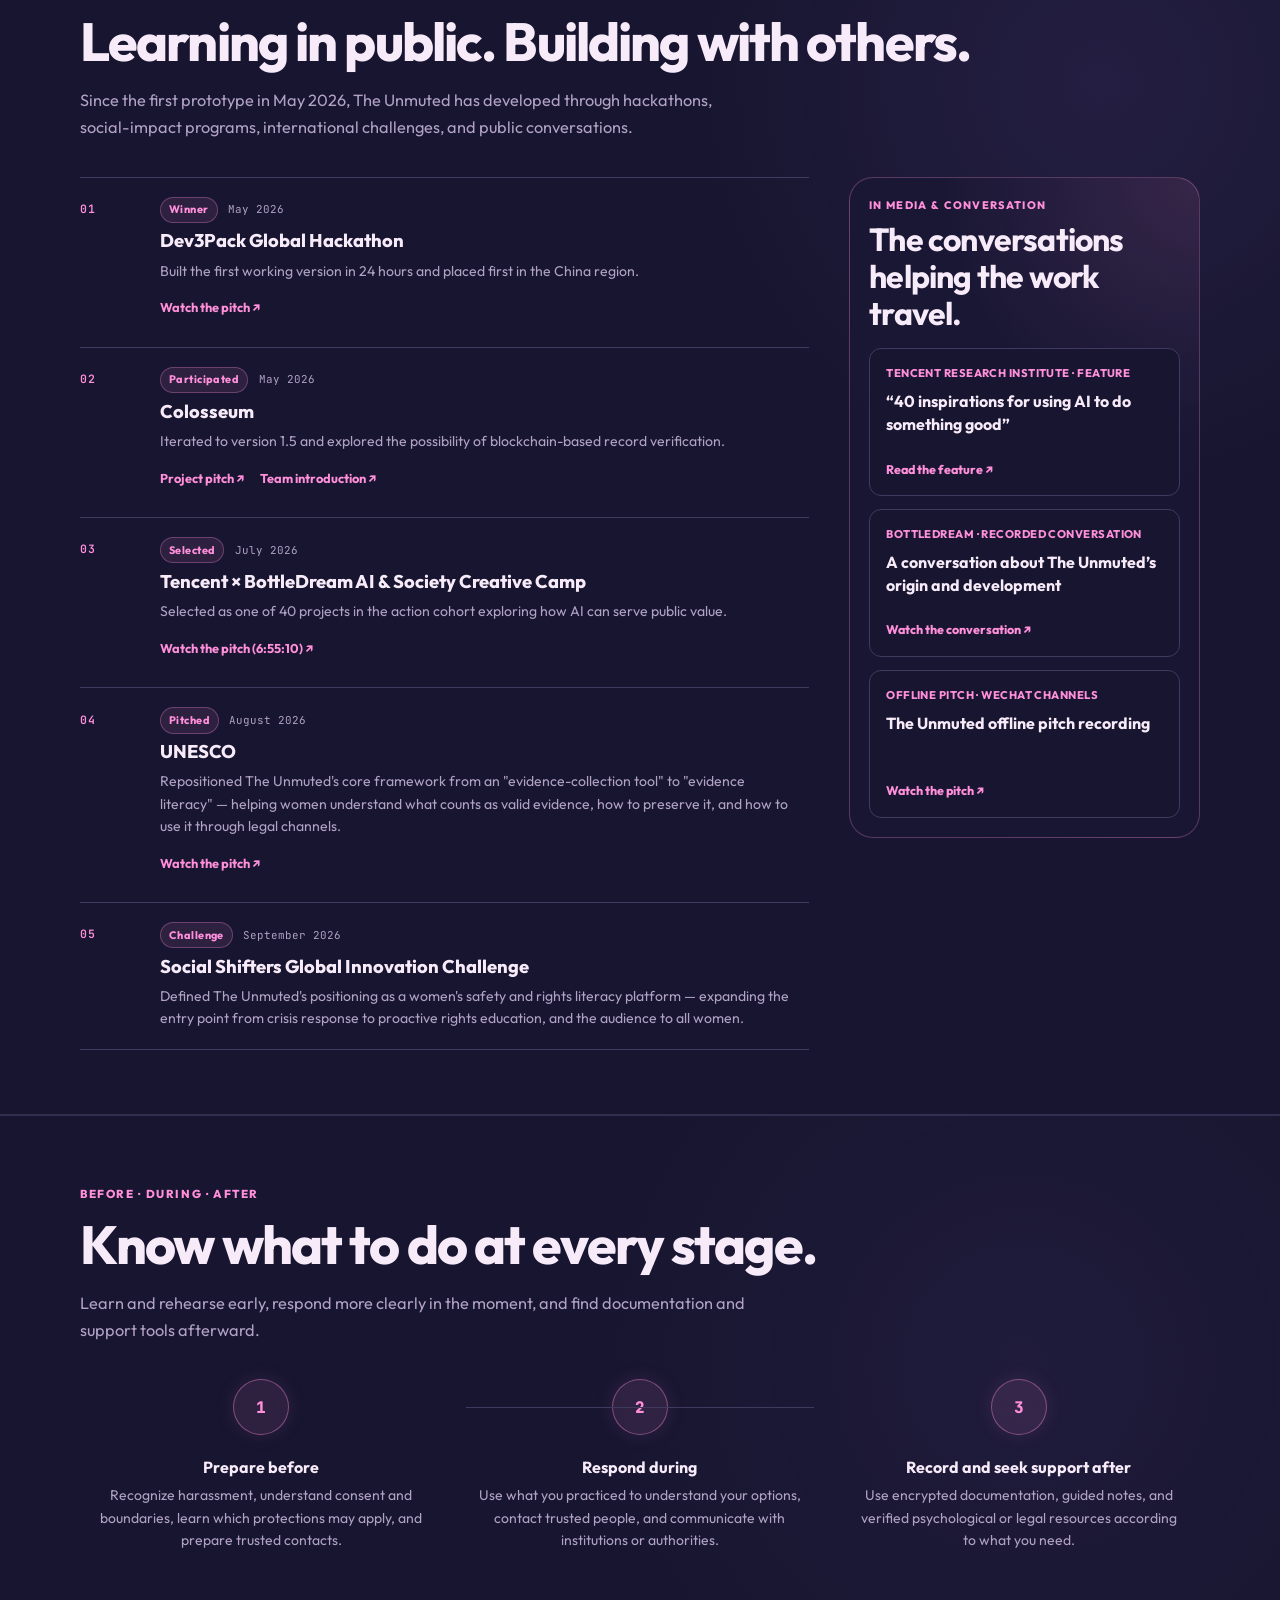
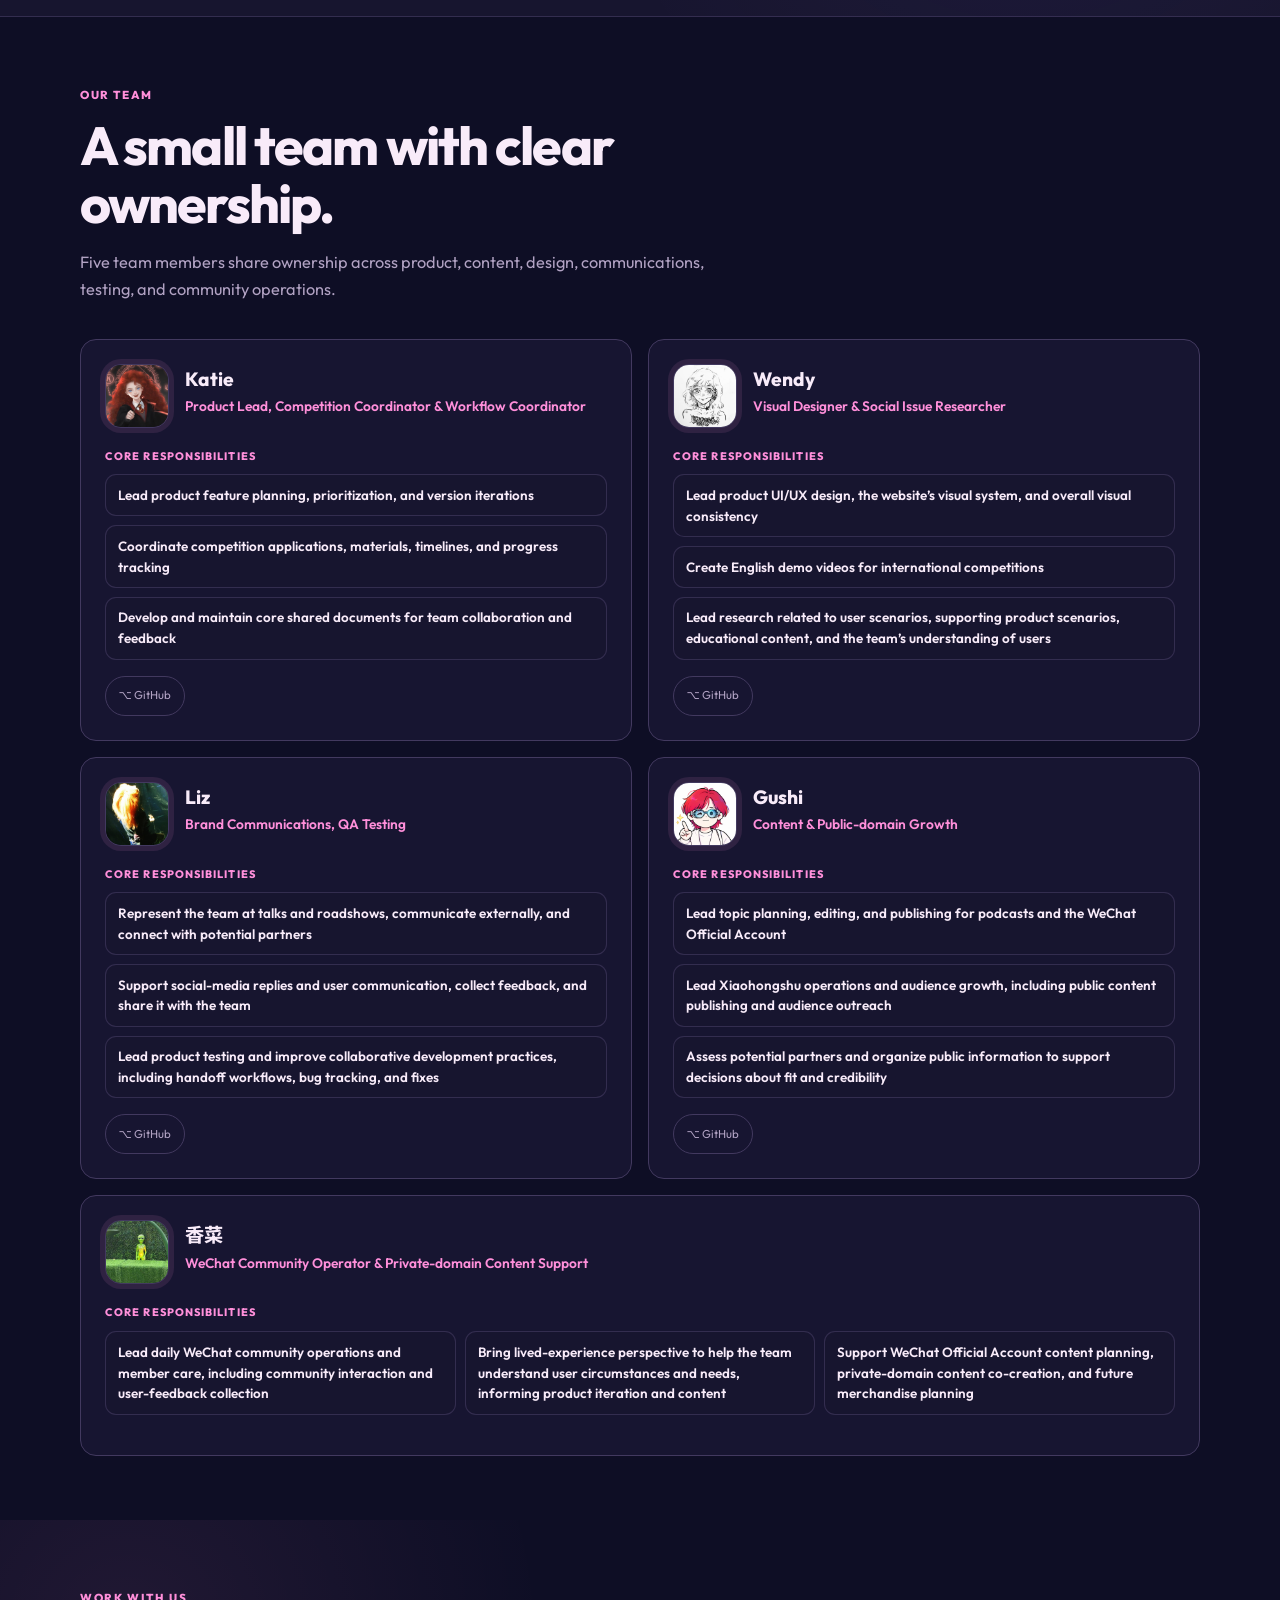
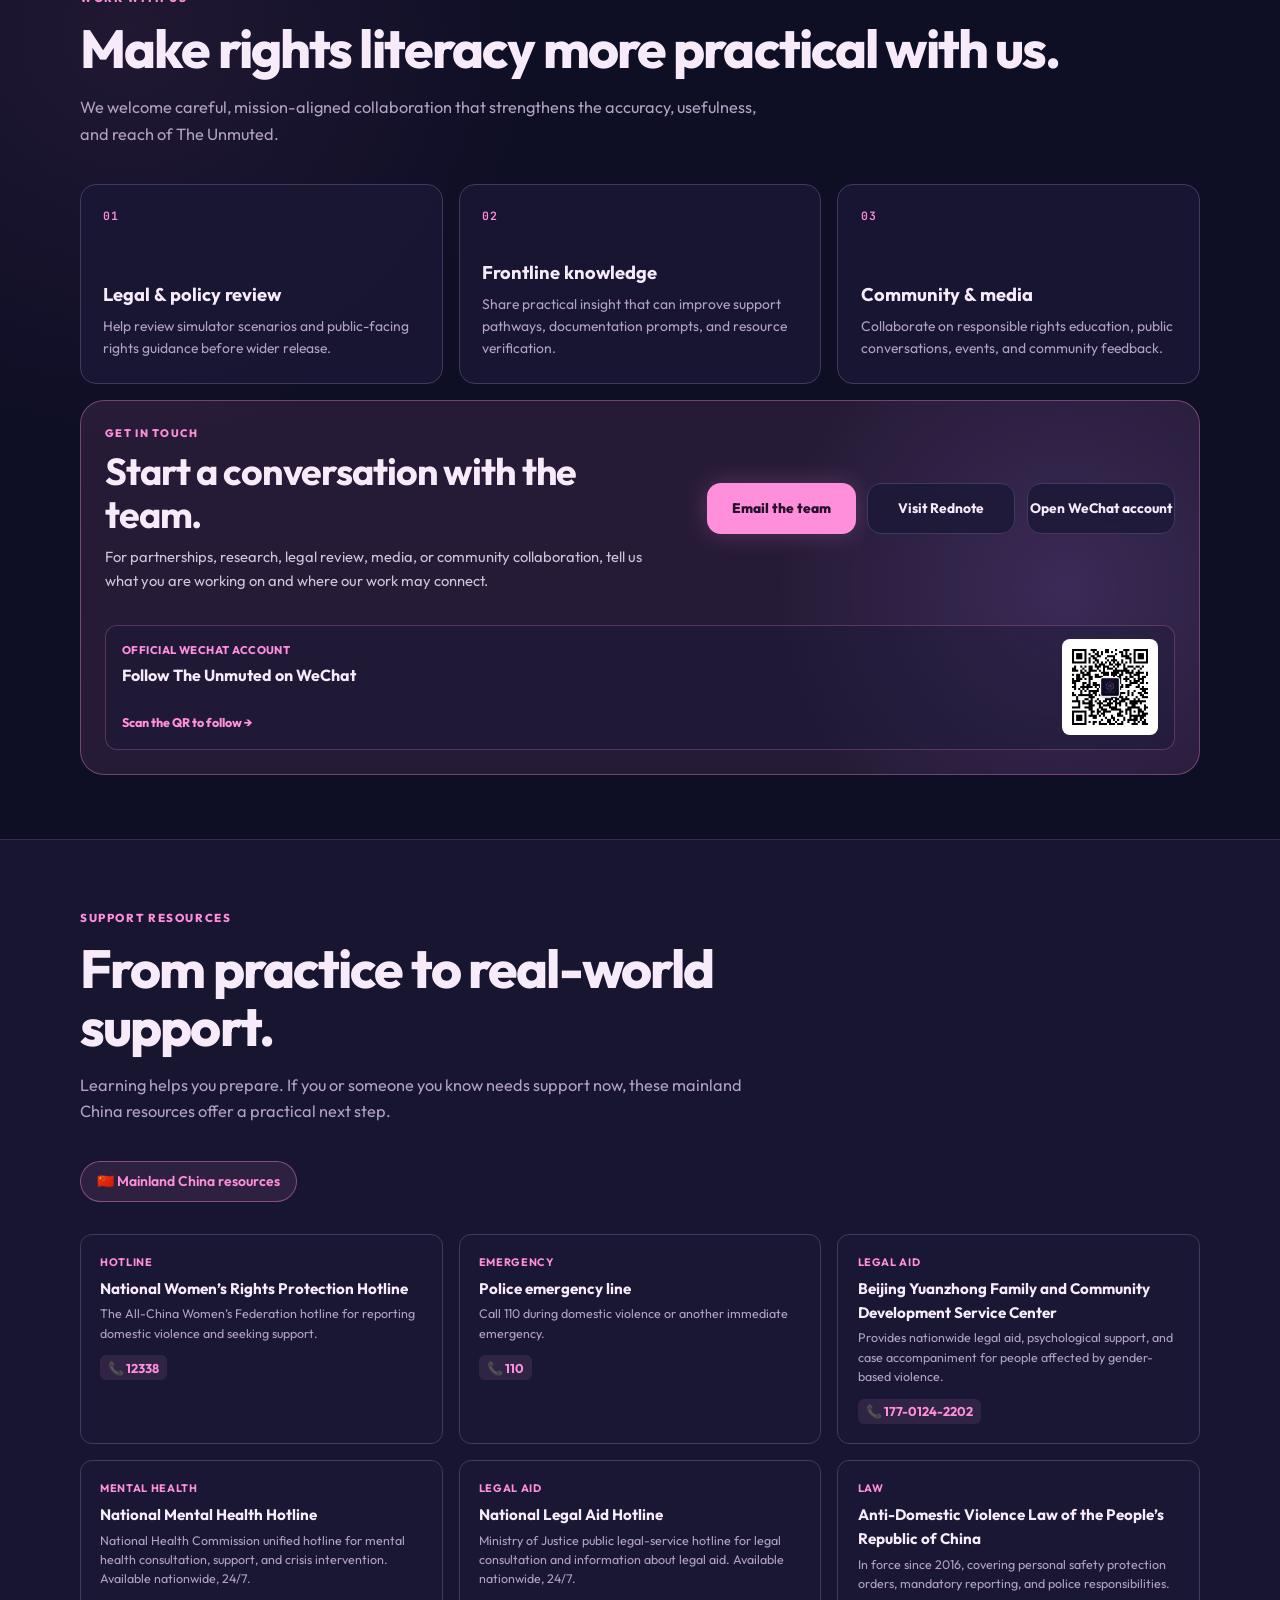
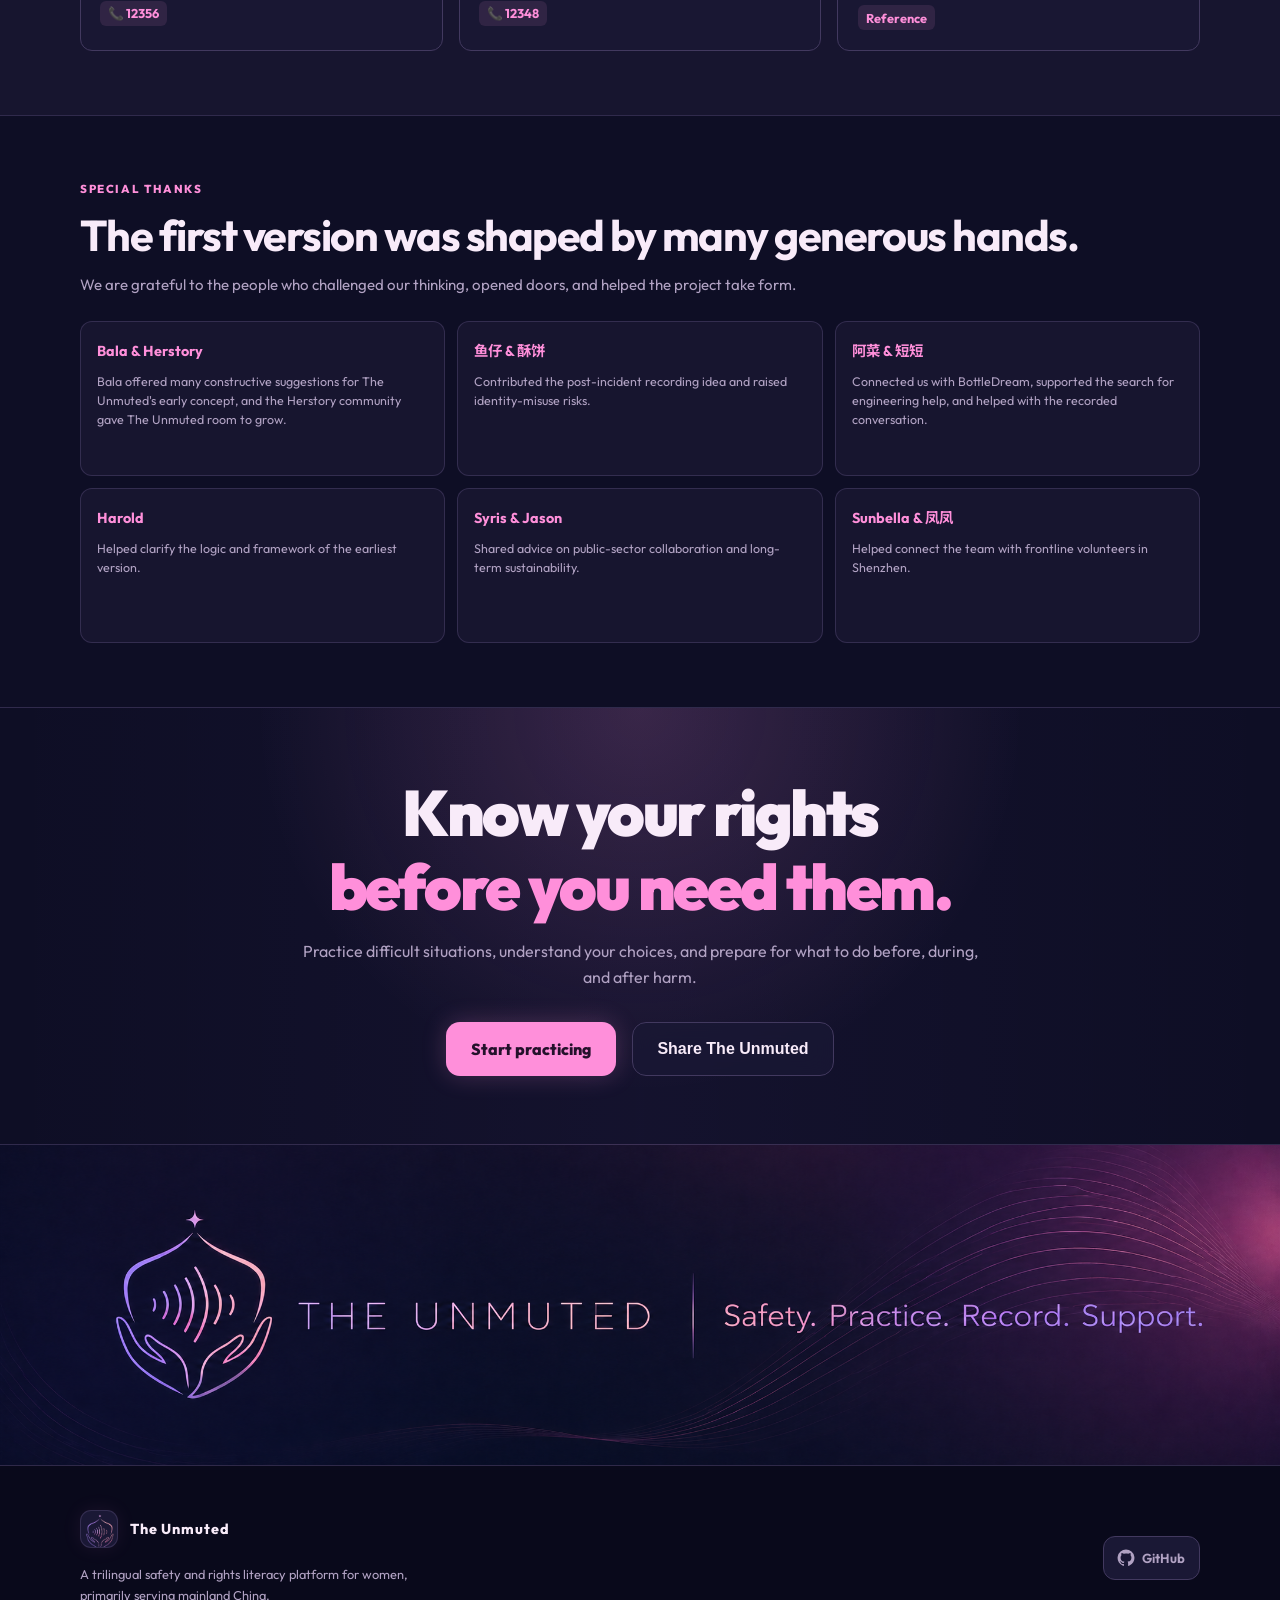
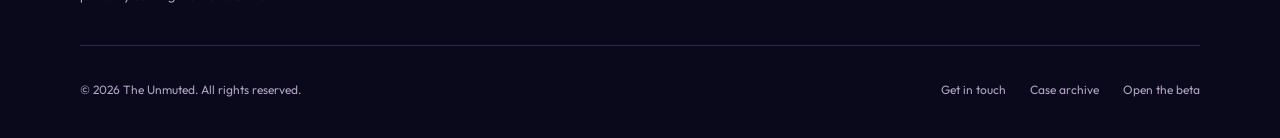
==== commit b56d82e2: "Link footer directly to contact panel" ====
--- a/index.html
+++ b/index.html
@@ -925,7 +925,7 @@
       </article>
     </div>
 
-    <div class="contact-panel">
+    <div class="contact-panel" id="contact">
       <div>
         <span class="contact-kicker" data-i18n="contactTag">Get in touch</span>
         <h3 data-i18n="contactTitle">Start a conversation with the team.</h3>
@@ -1069,7 +1069,7 @@
   <div class="footer-inner footer-copy">
     <span data-i18n="footerCopyright">© 2026 The Unmuted. All rights reserved.</span>
     <div class="footer-links">
-      <a href="#collaborate" data-i18n="footerContact">Contact us</a>
+      <a href="#contact" data-i18n="footerContact">Get in touch</a>
       <a href="case-archive/" data-i18n="footerArchive">Case archive</a>
       <a href="https://the-unmuted-beta.pages.dev/" target="_blank" rel="noopener" data-i18n="footerBeta">Open the beta</a>
     </div>
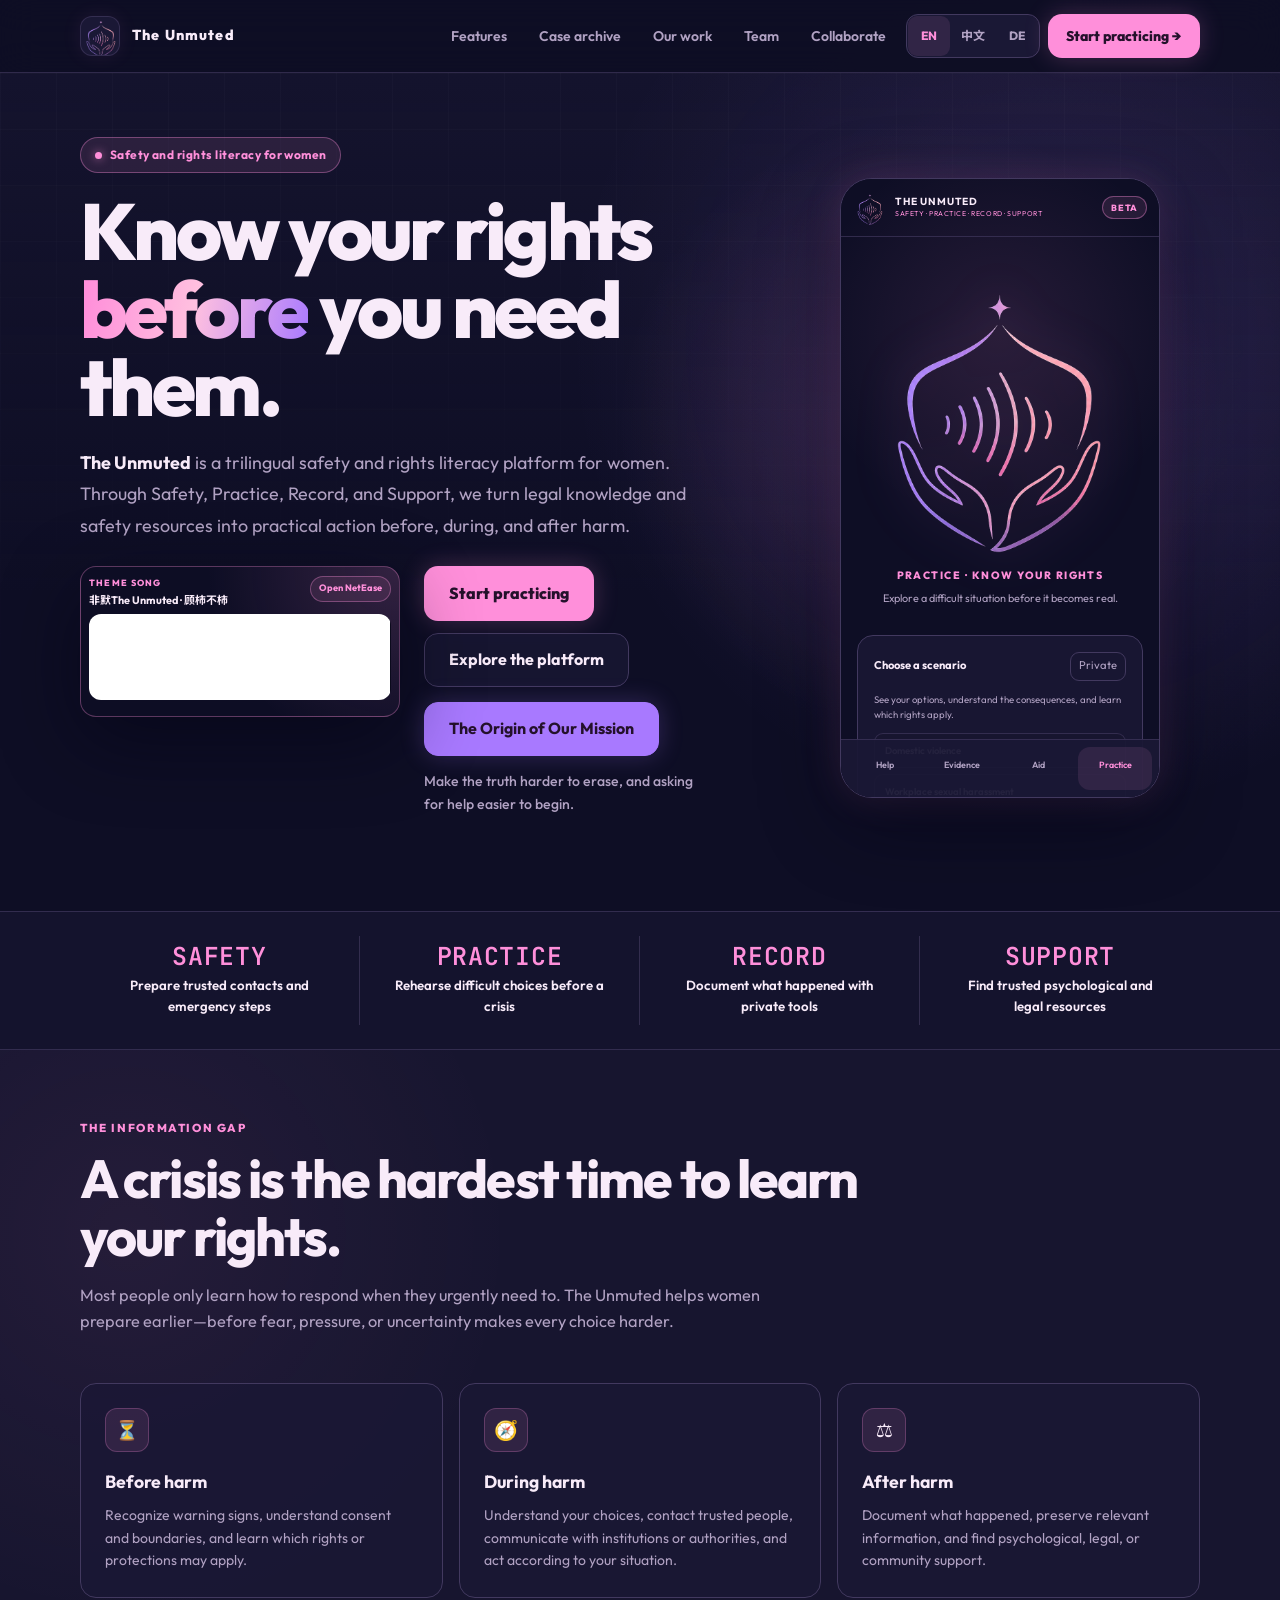
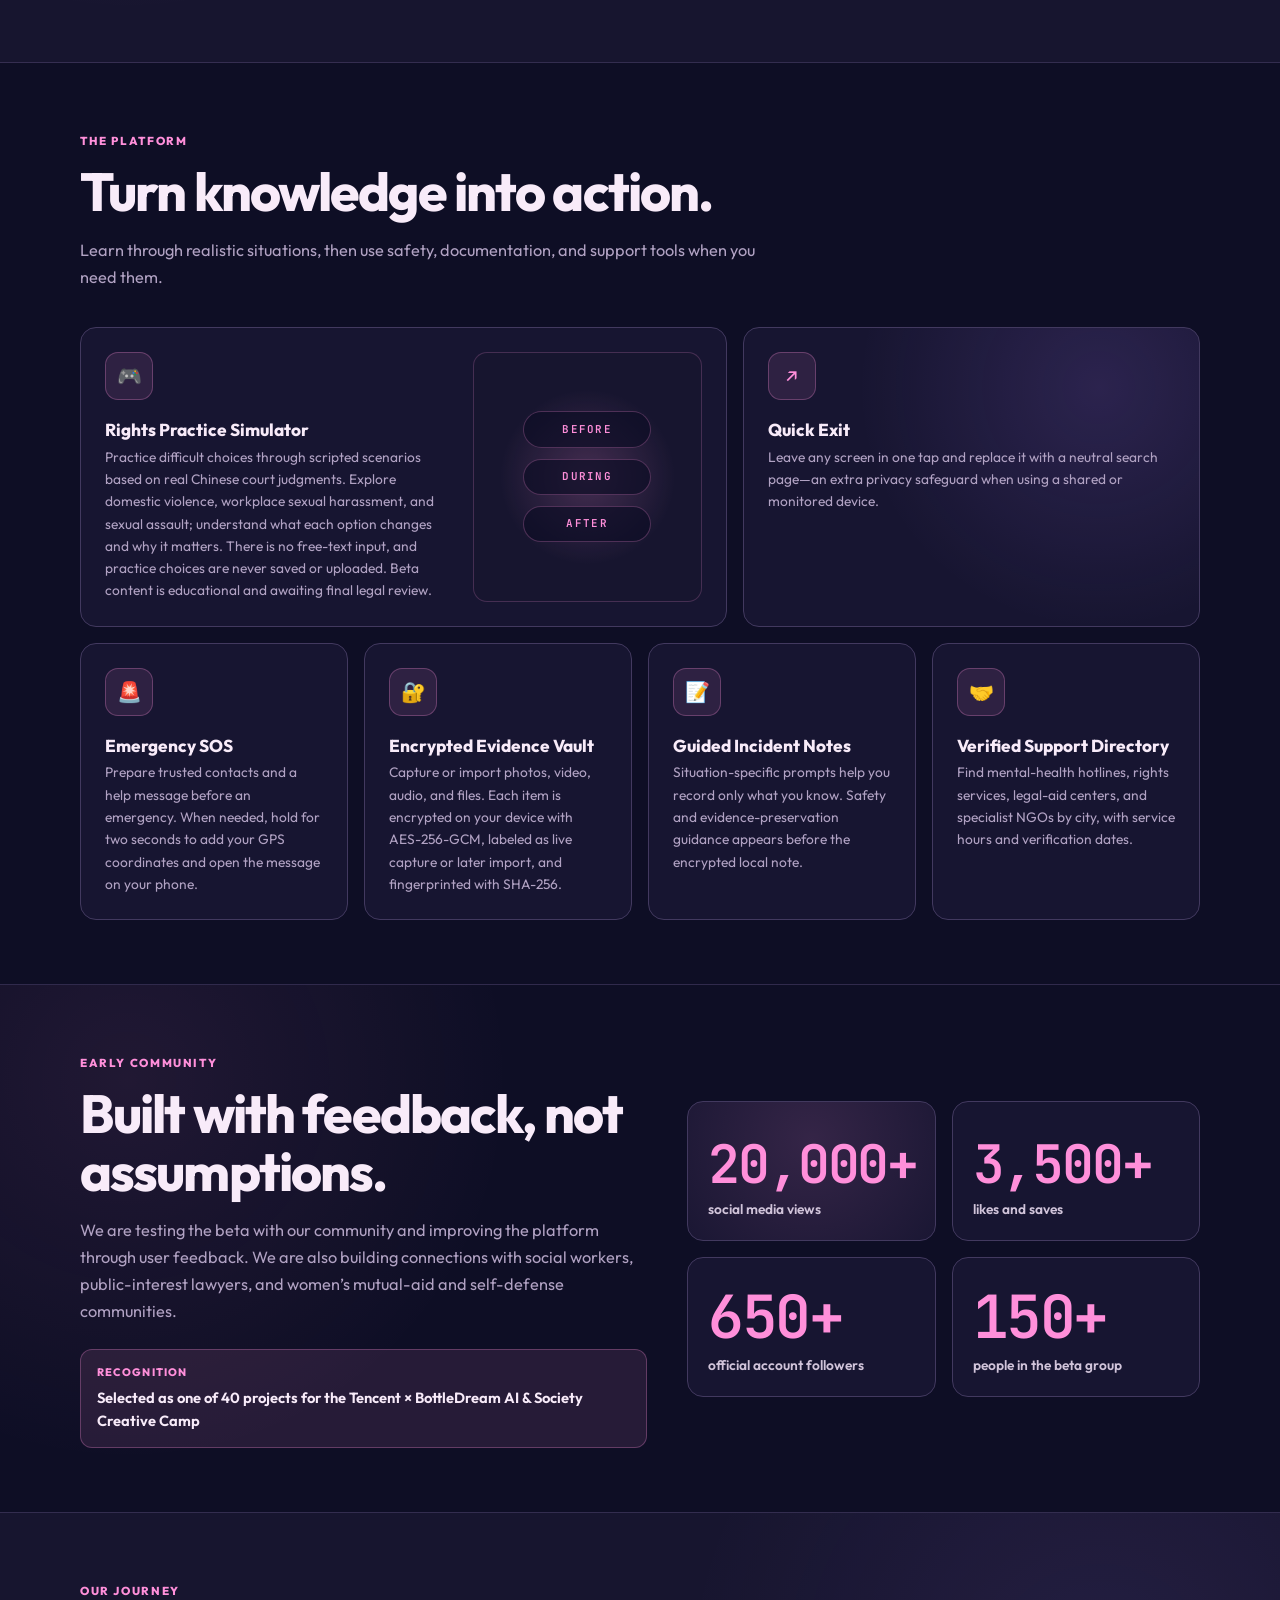
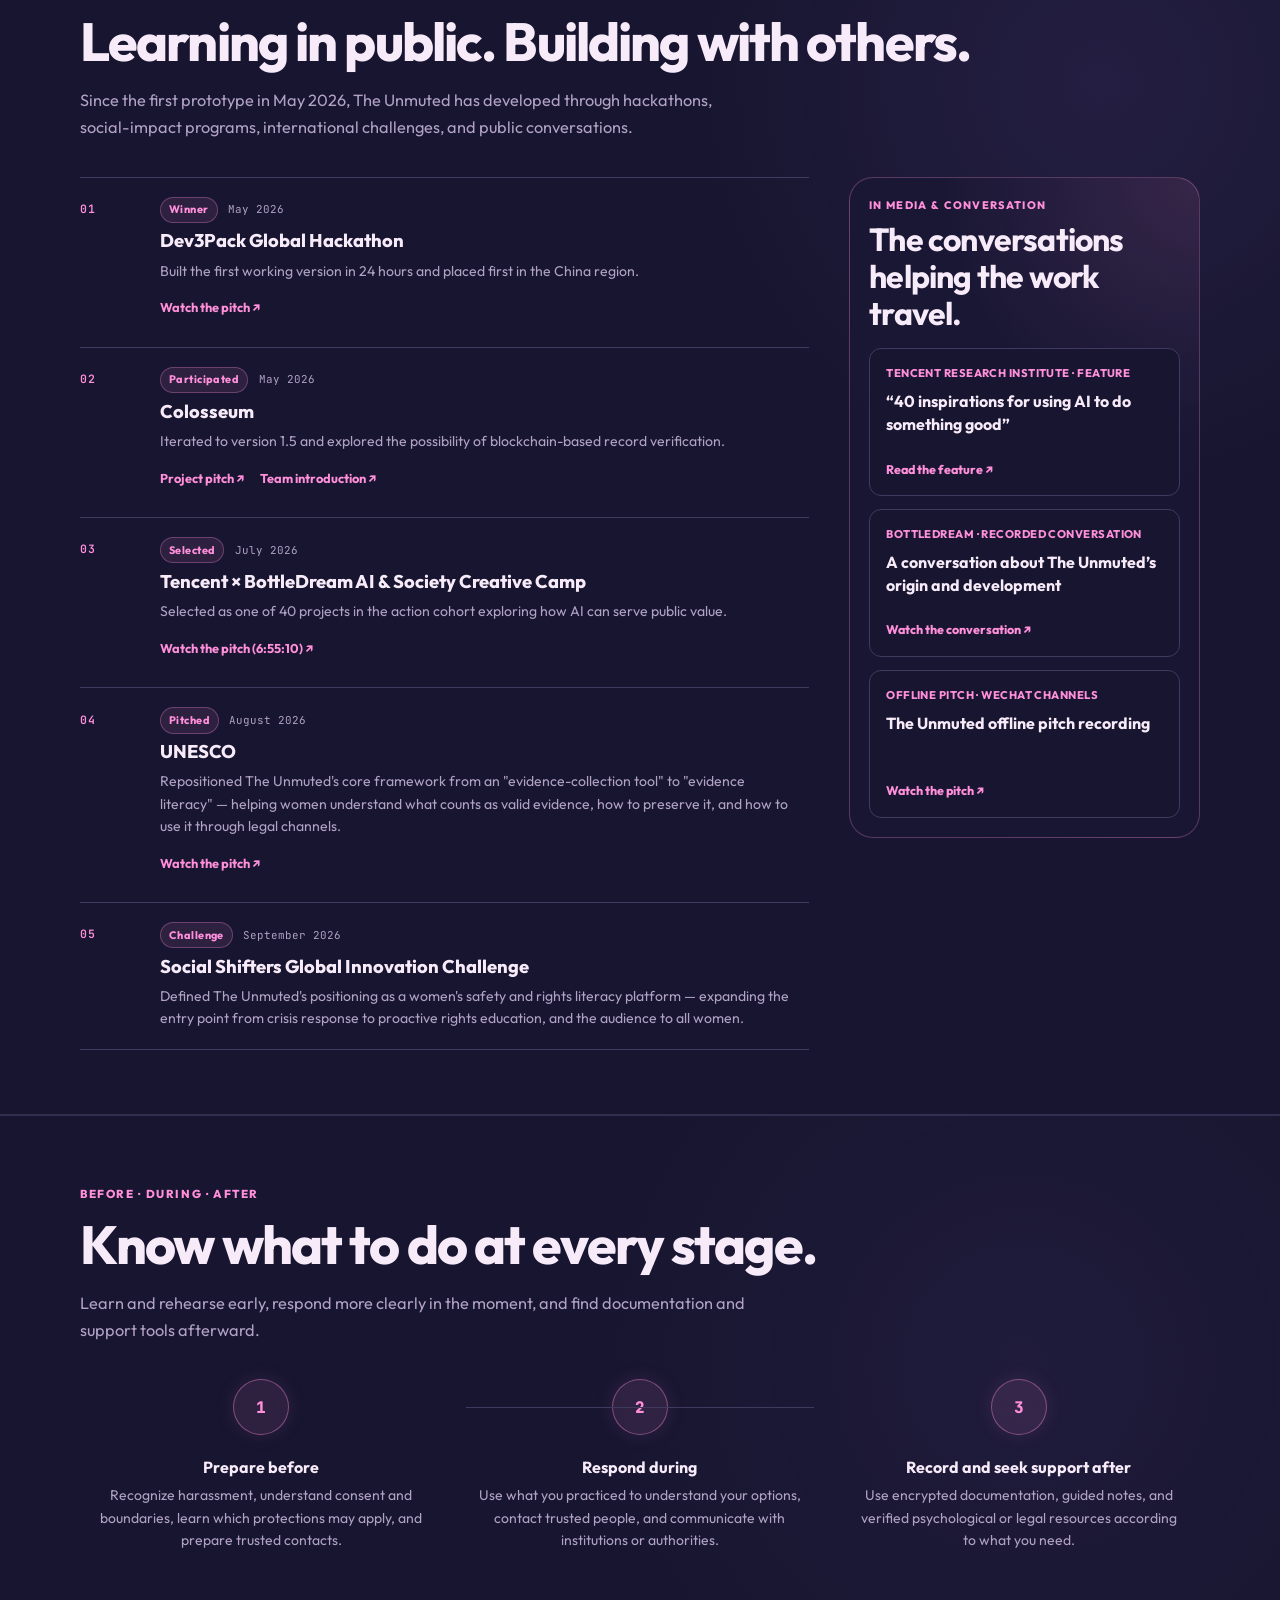
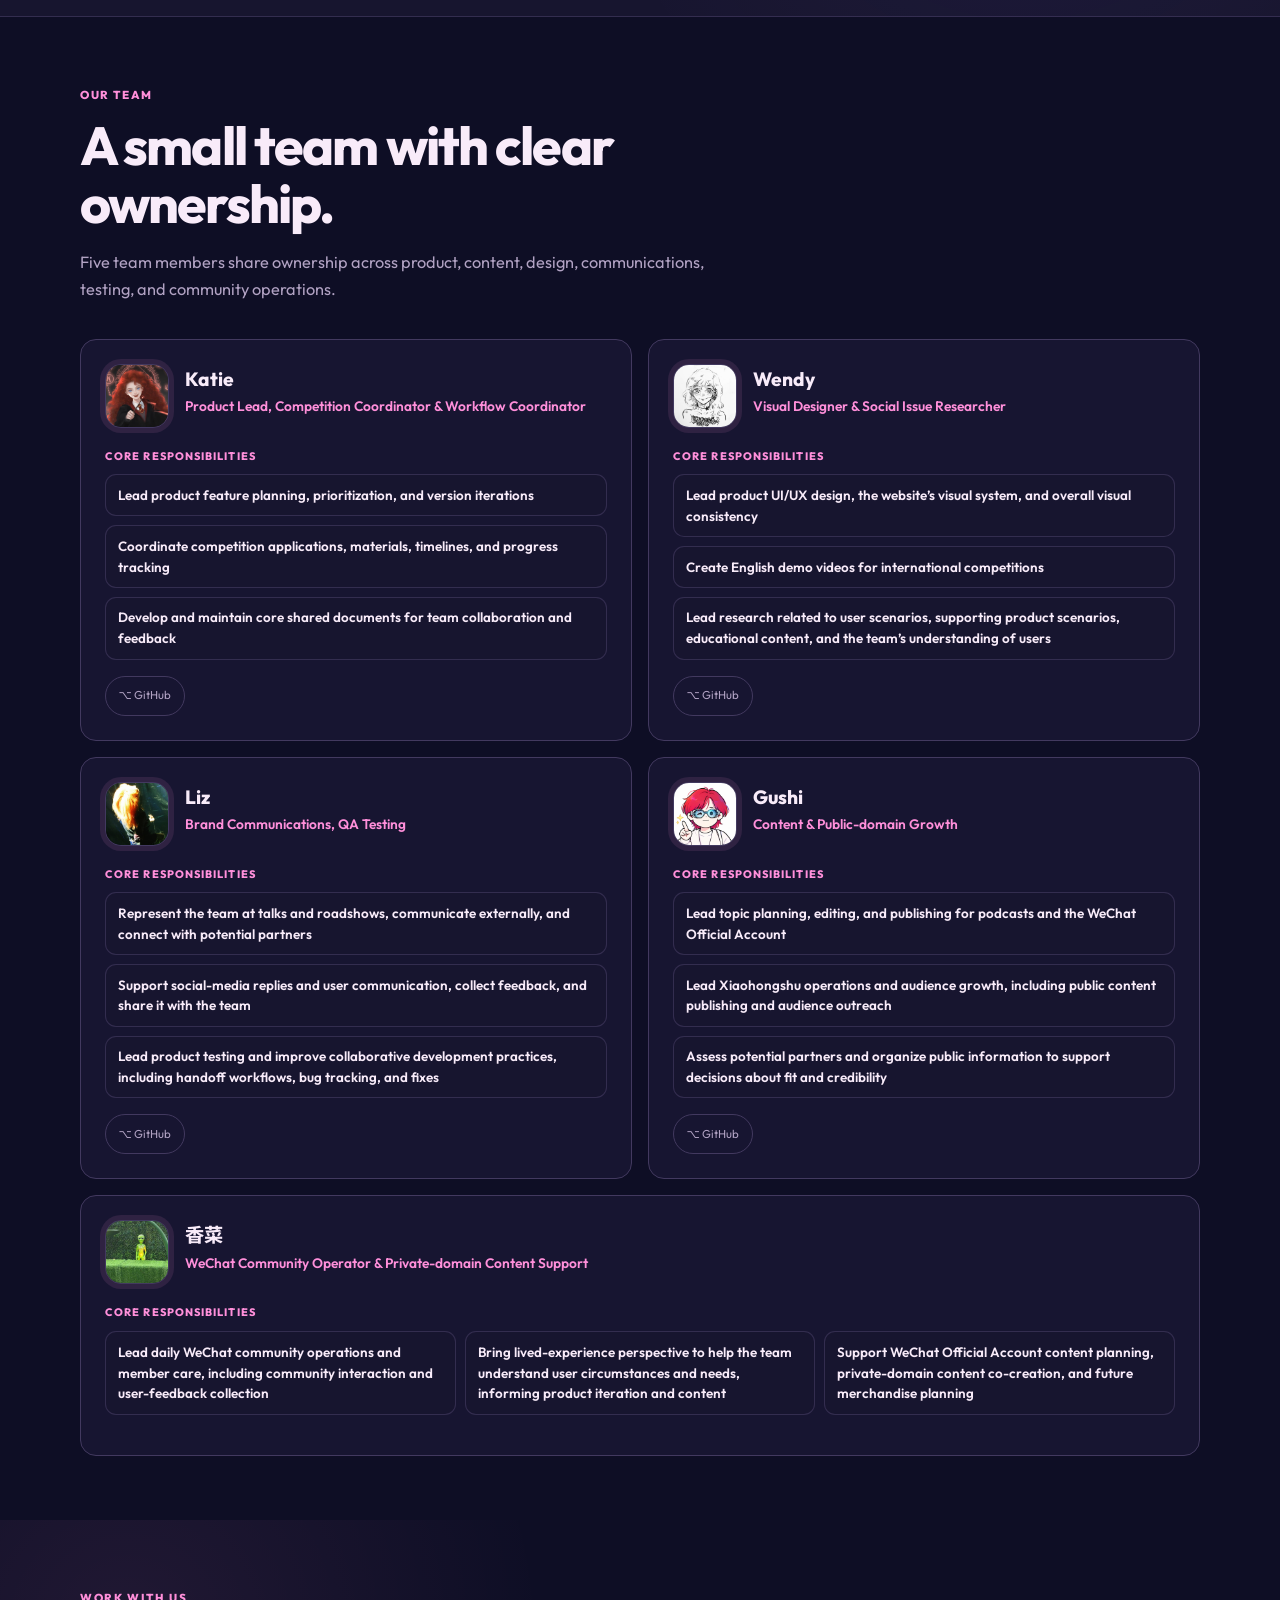
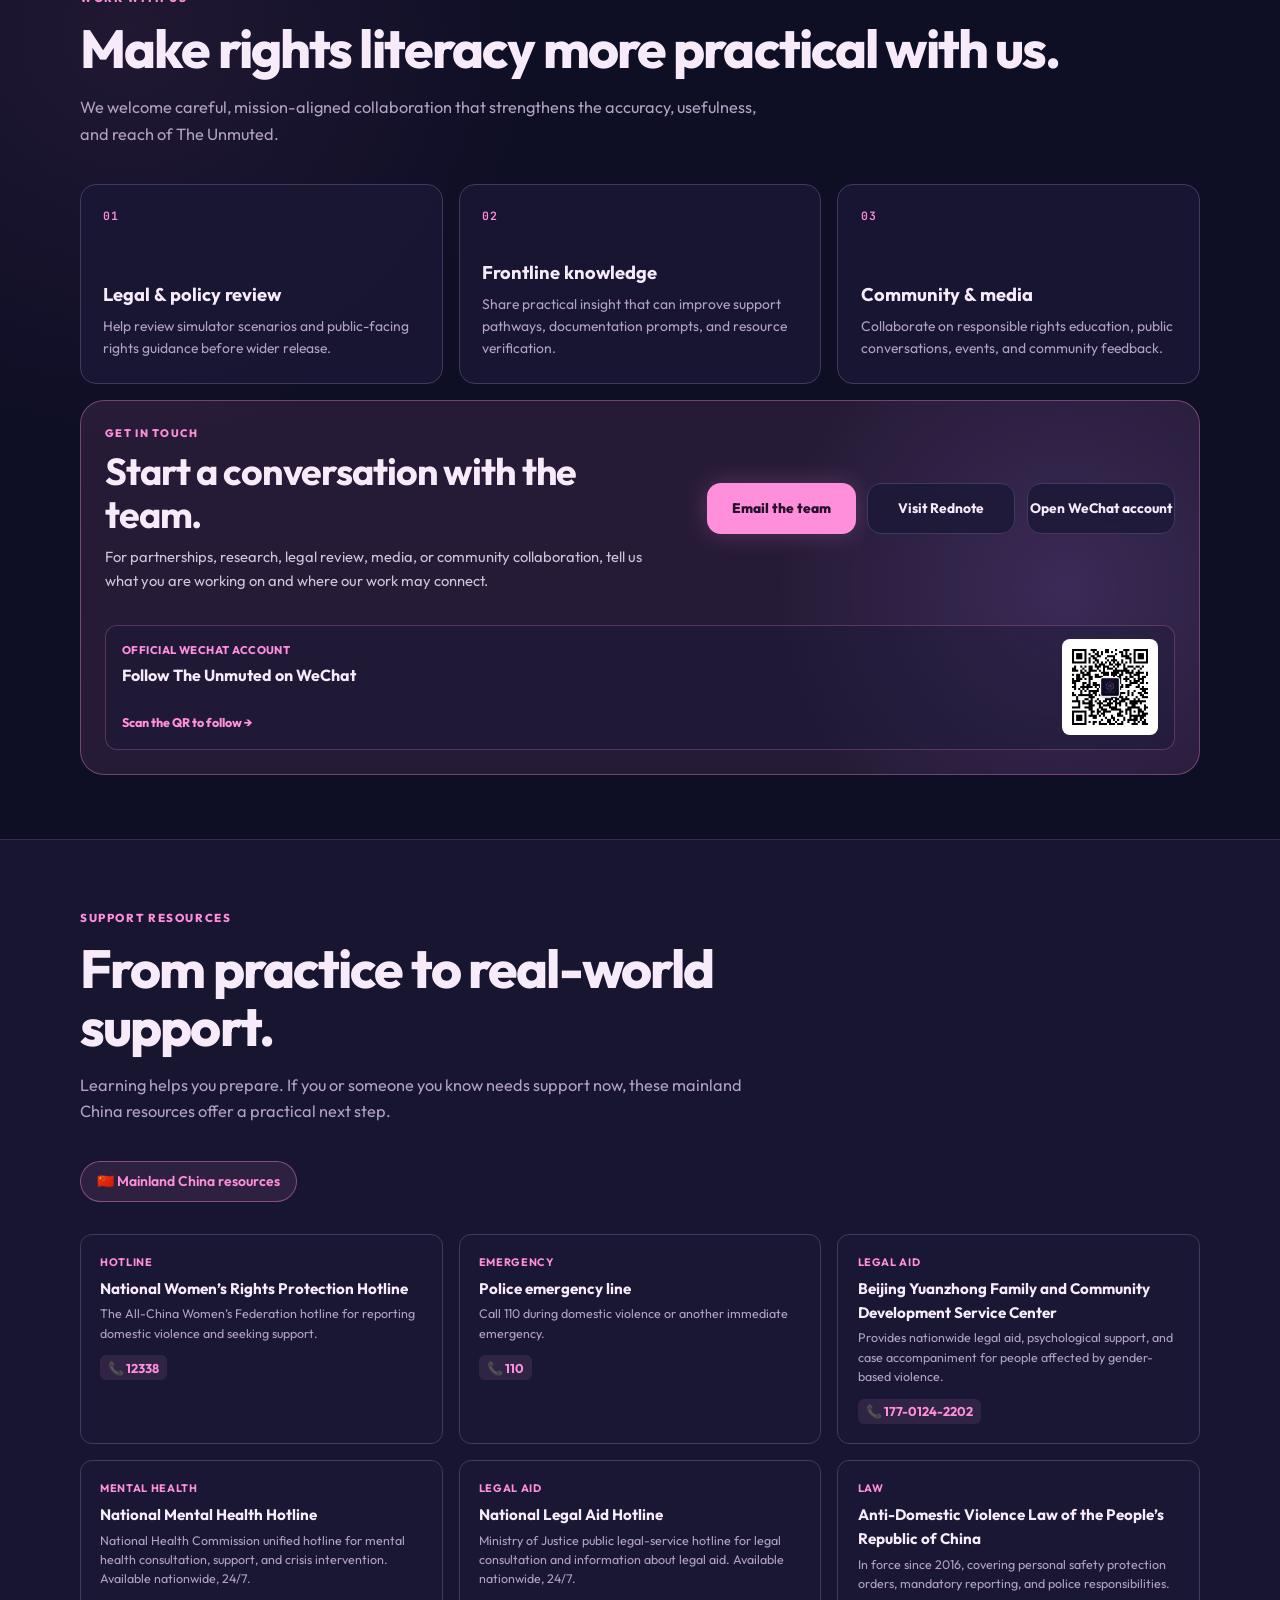
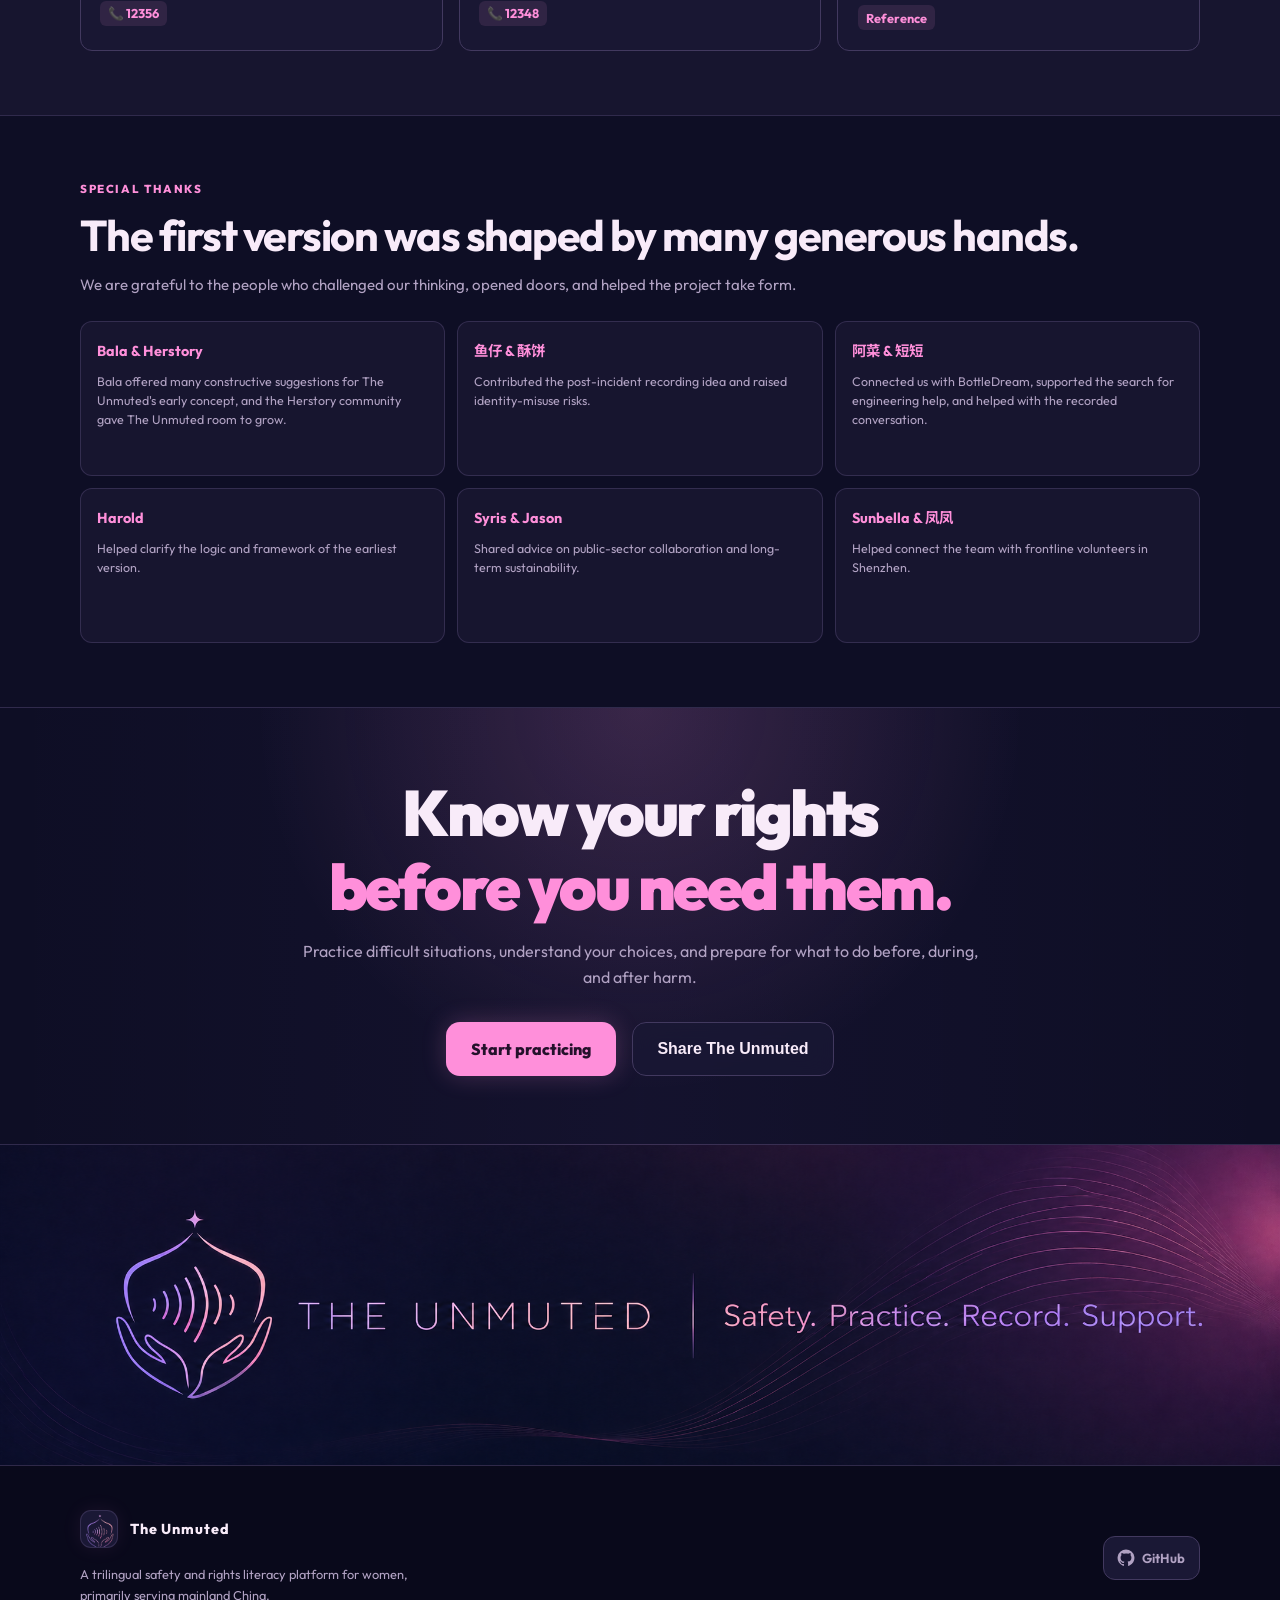
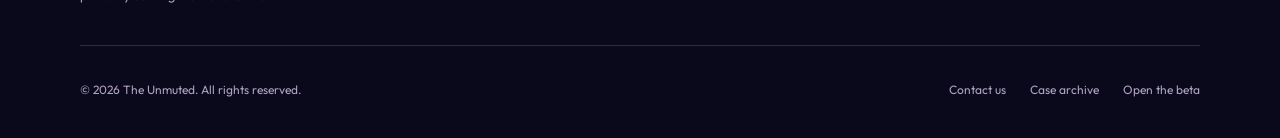
==== commit c03e3d87: "Restore Contact us footer label" ====
--- a/index.html
+++ b/index.html
@@ -1069,7 +1069,7 @@
   <div class="footer-inner footer-copy">
     <span data-i18n="footerCopyright">© 2026 The Unmuted. All rights reserved.</span>
     <div class="footer-links">
-      <a href="#contact" data-i18n="footerContact">Get in touch</a>
+      <a href="#contact" data-i18n="footerContact">Contact us</a>
       <a href="case-archive/" data-i18n="footerArchive">Case archive</a>
       <a href="https://the-unmuted-beta.pages.dev/" target="_blank" rel="noopener" data-i18n="footerBeta">Open the beta</a>
     </div>
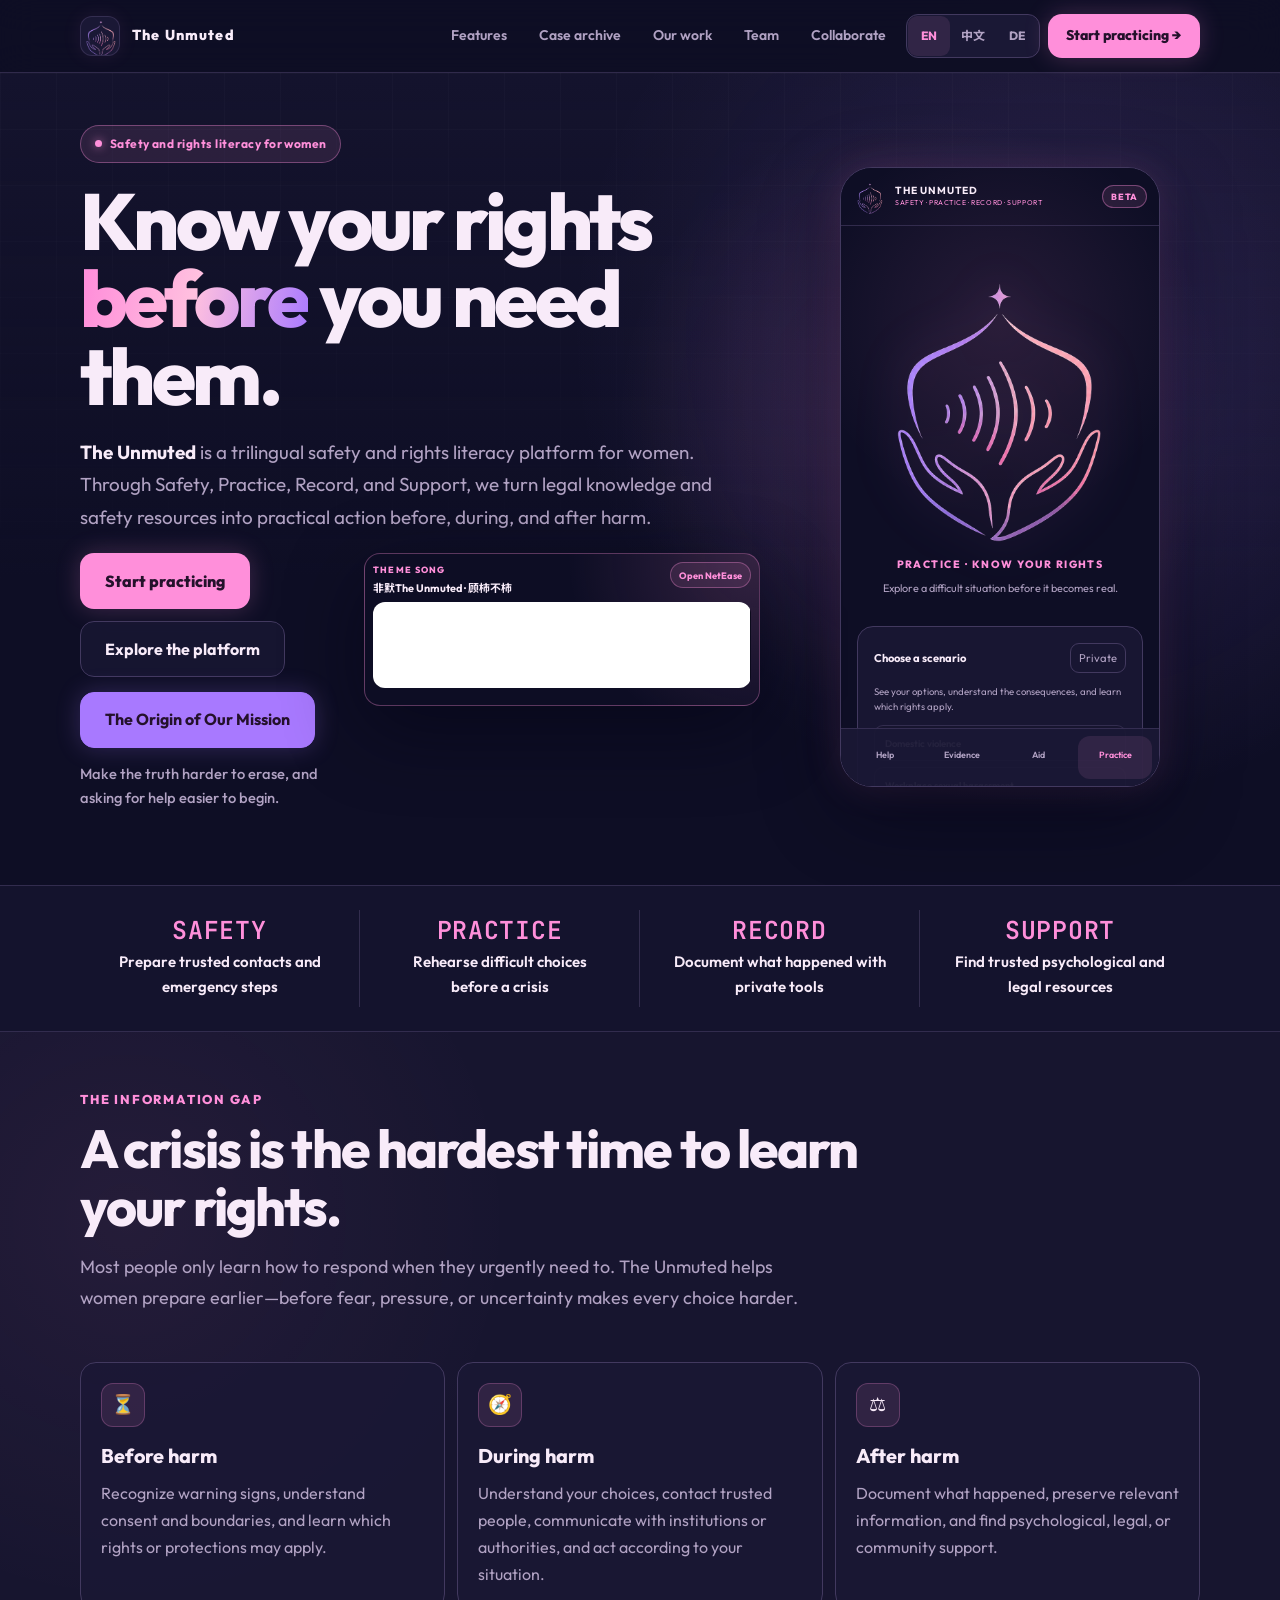
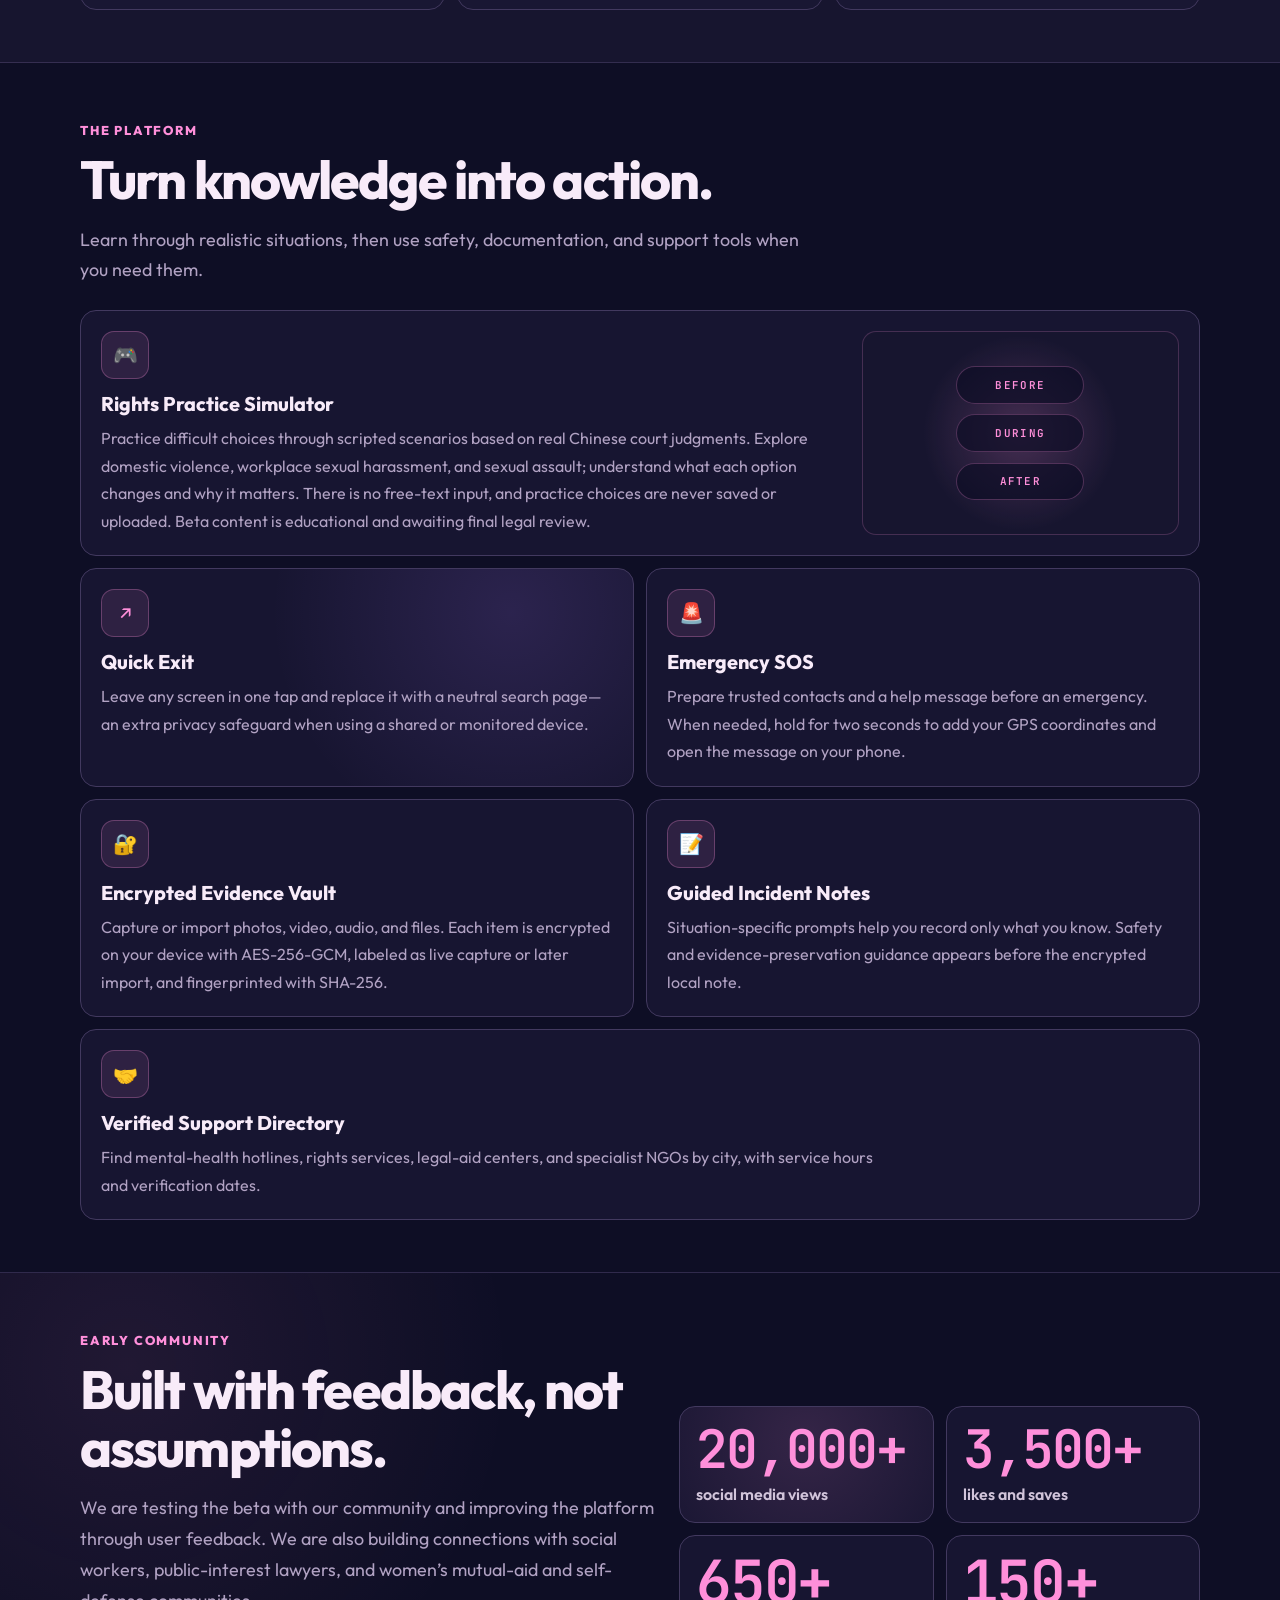
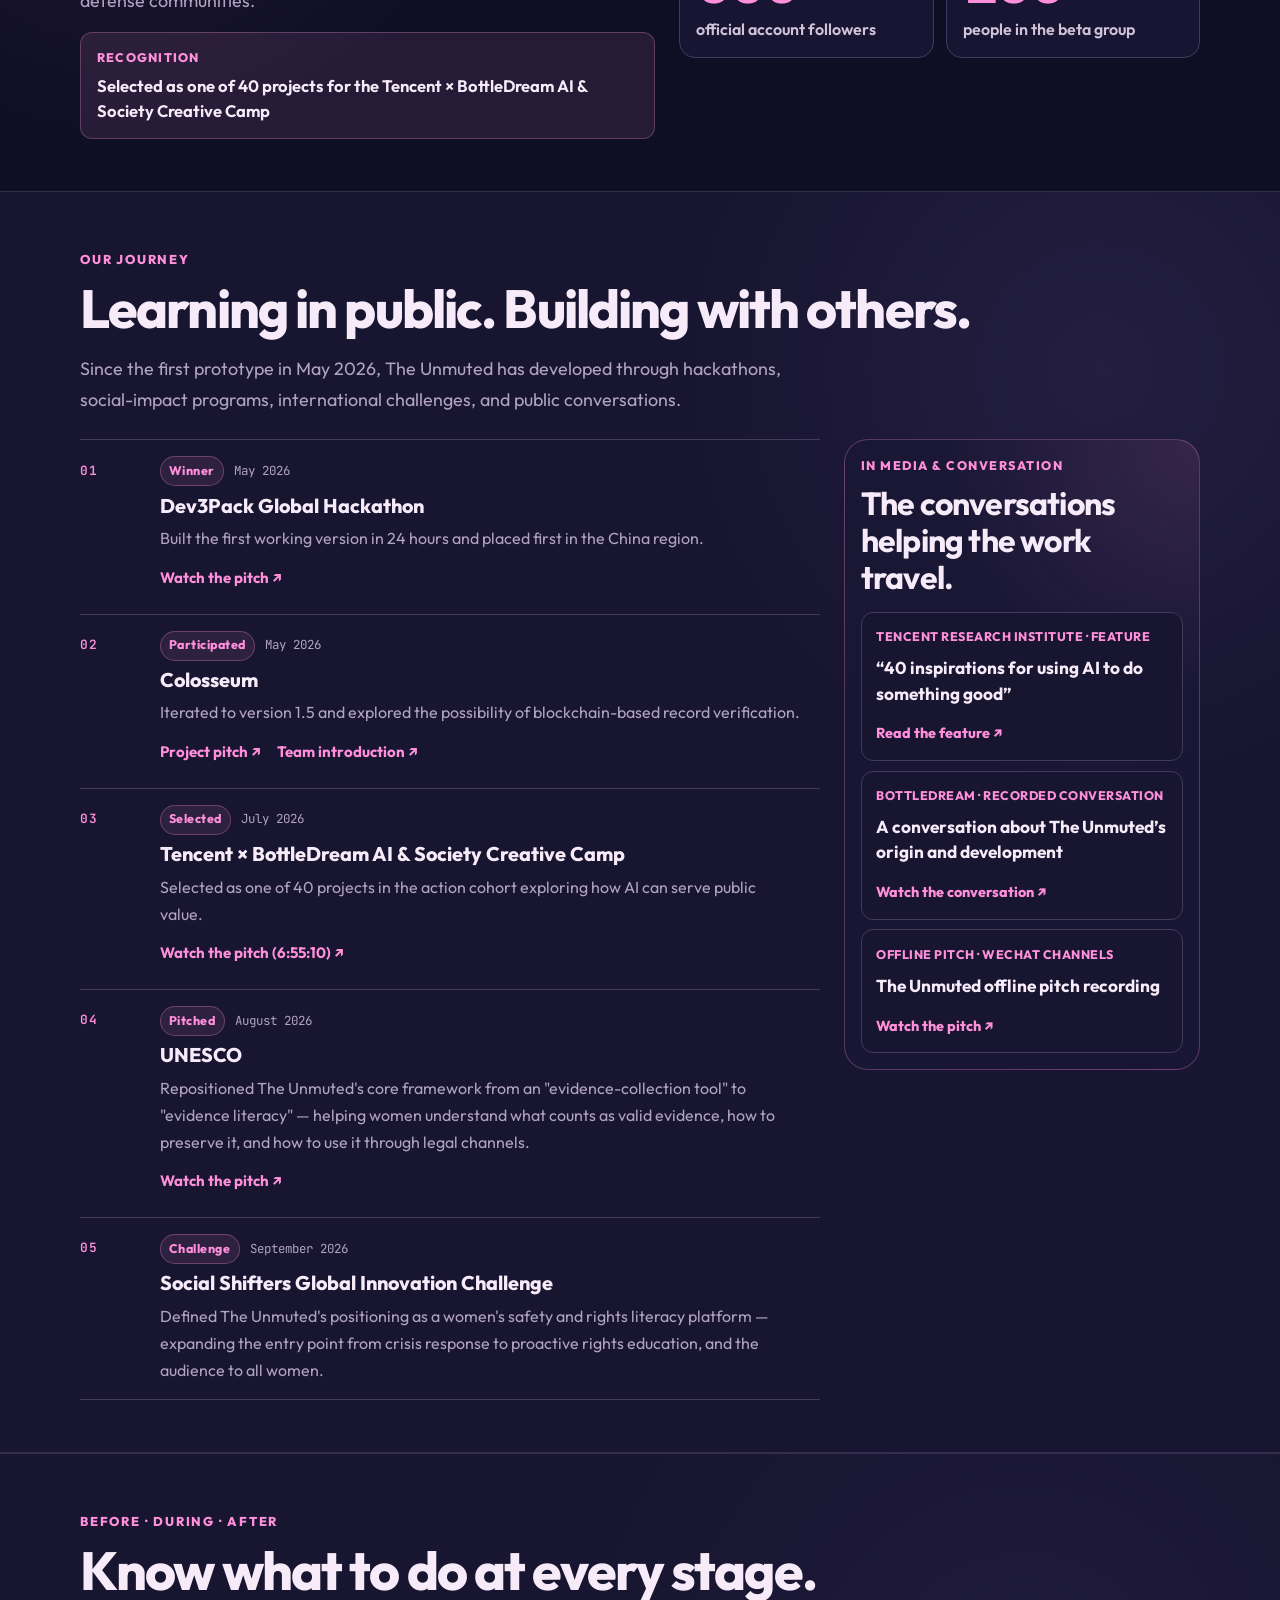
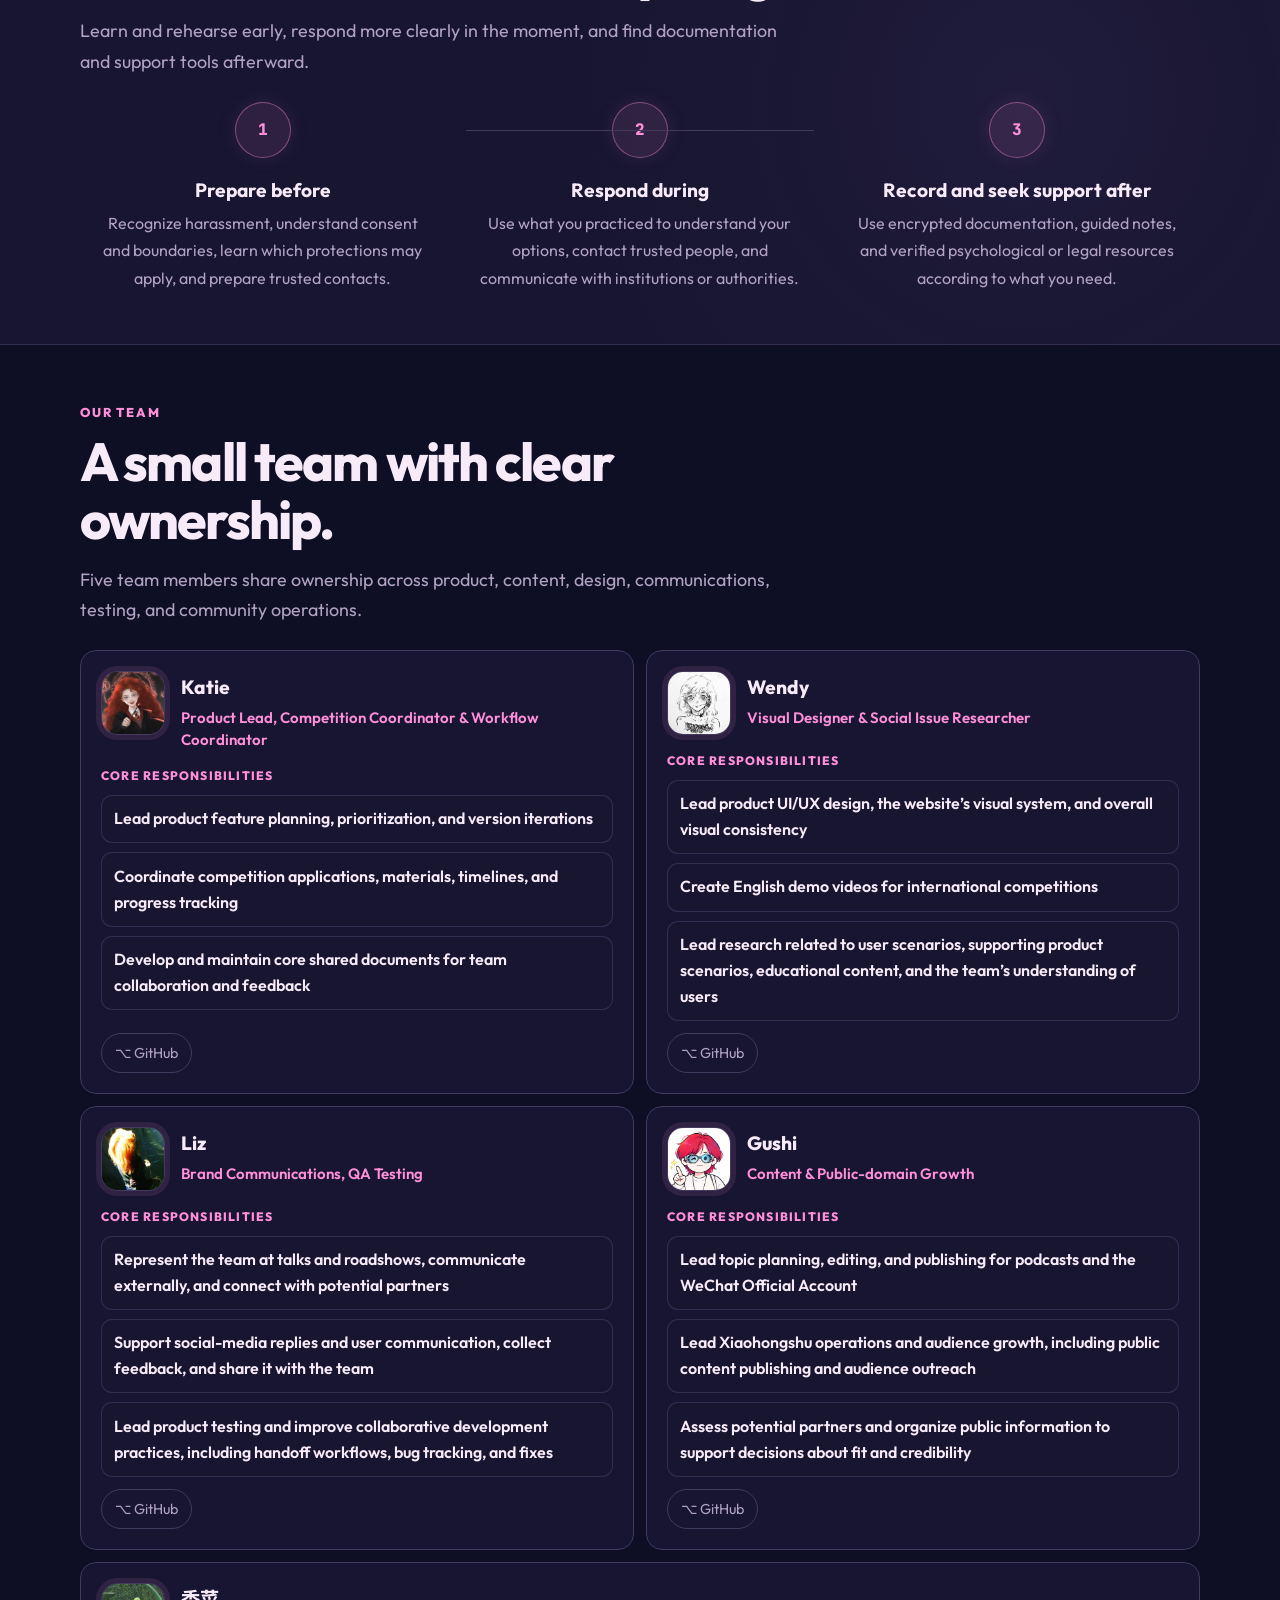
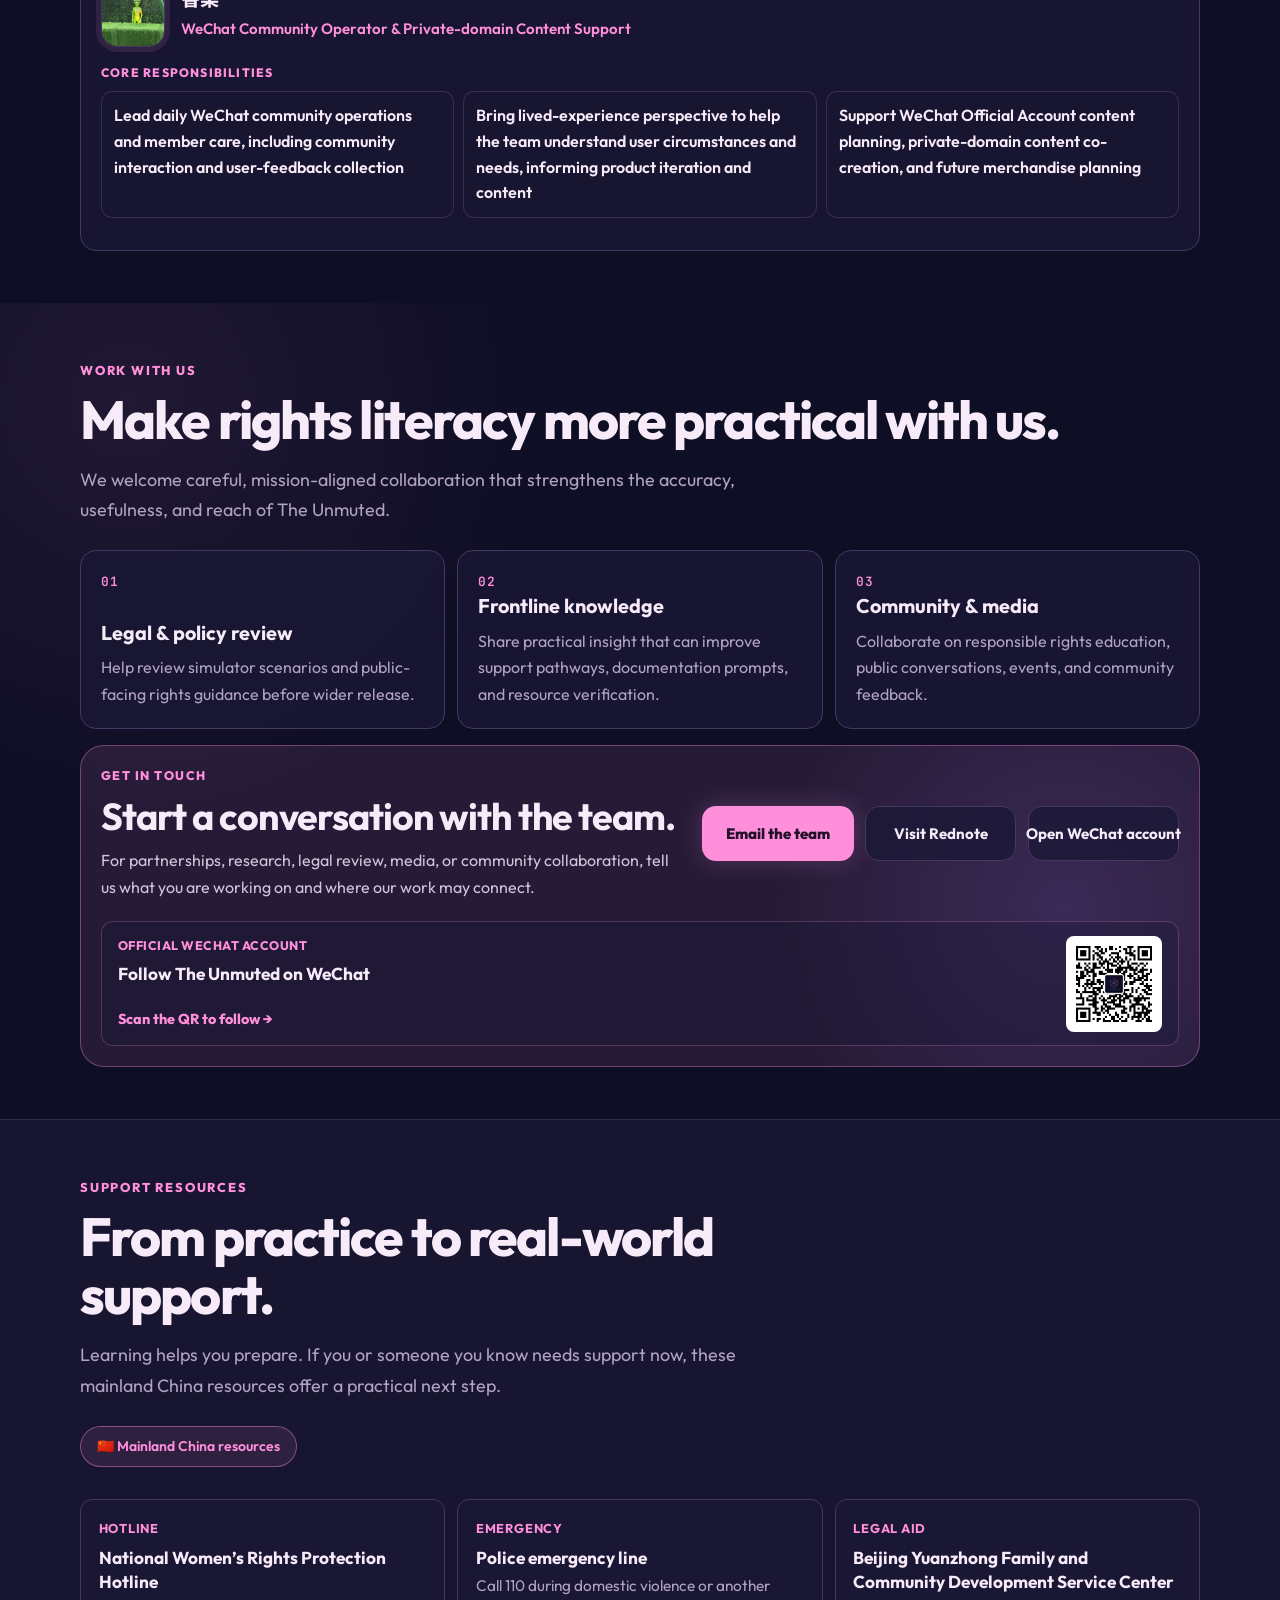
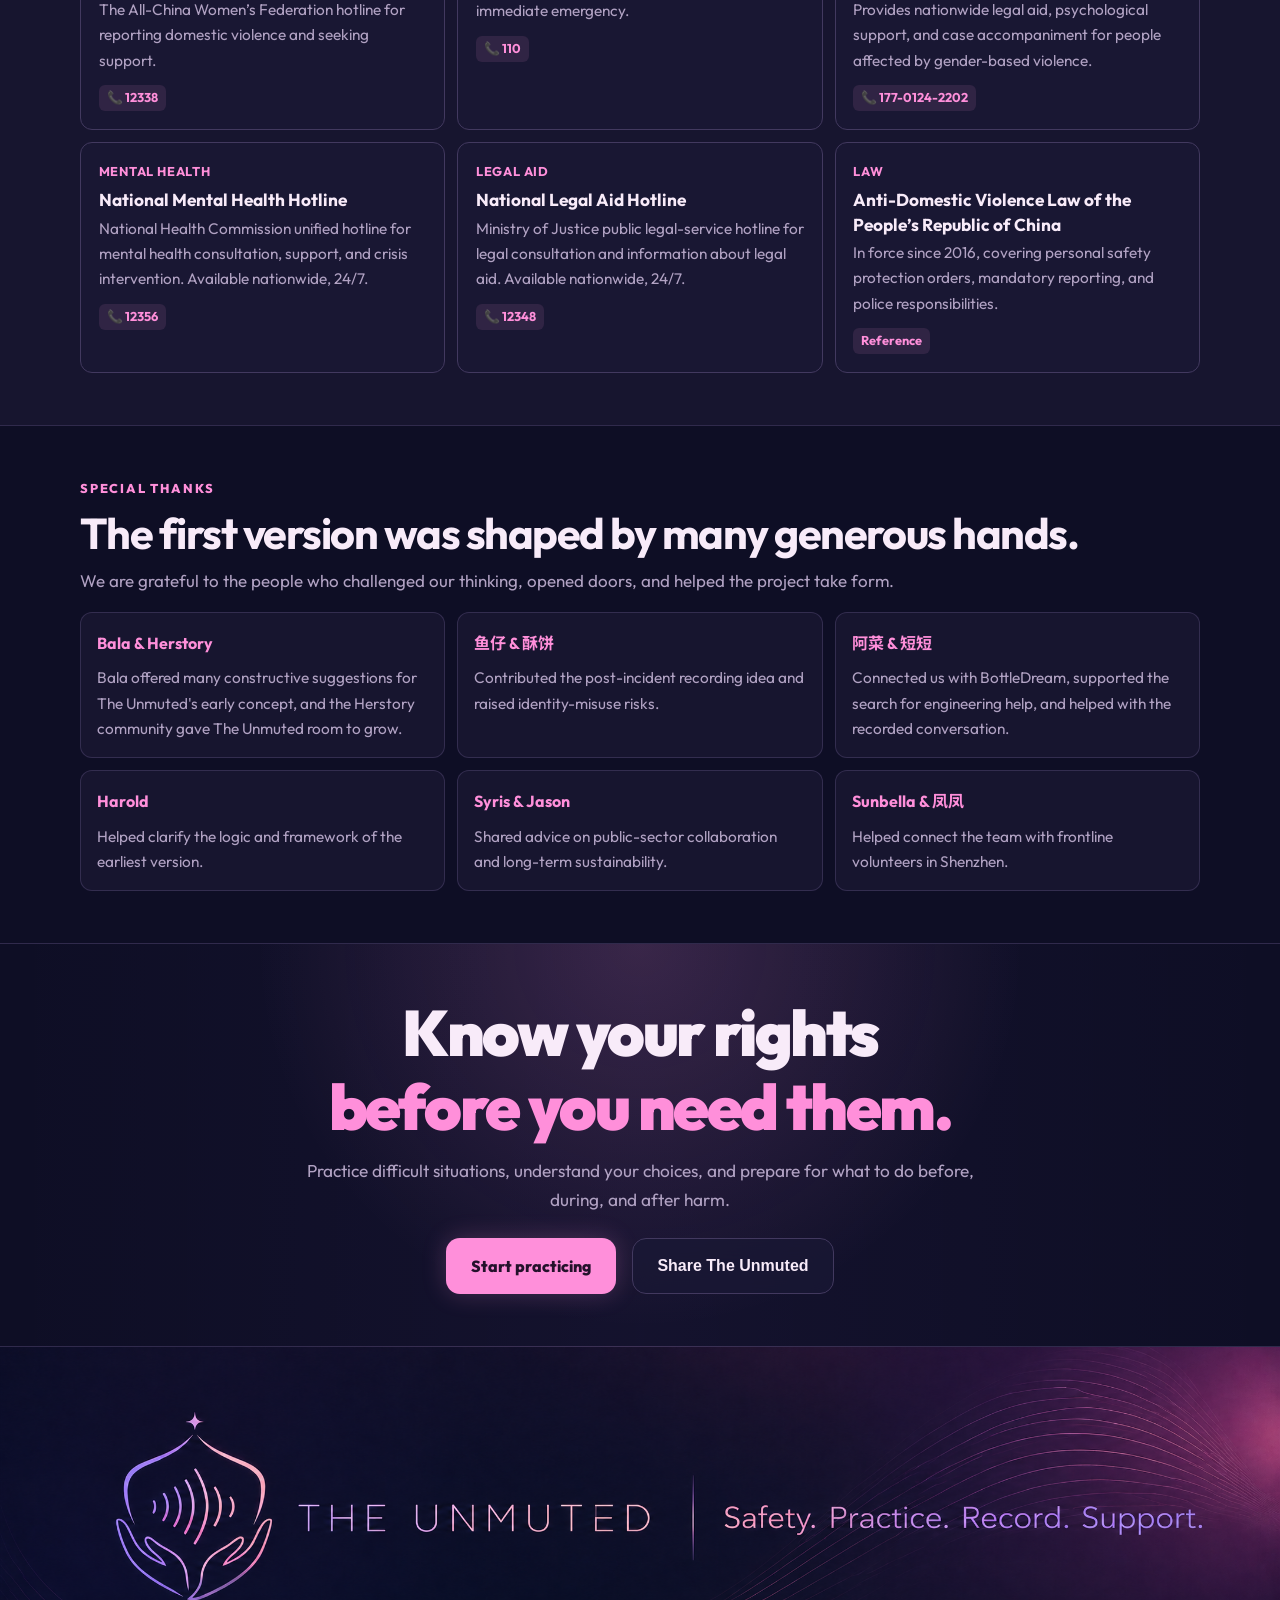
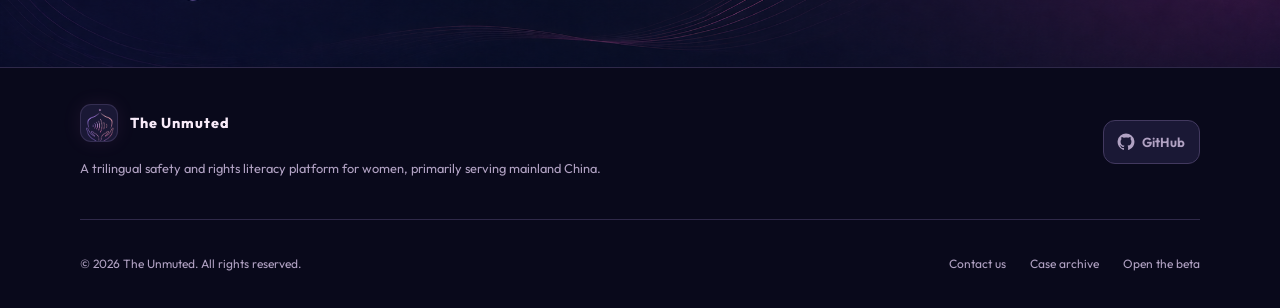
==== commit e011ef7f: "Swap hero actions and theme song layout" ====
--- a/index.html
+++ b/index.html
@@ -504,6 +504,14 @@
       <h1 data-i18n-html="heroTitle">Know your rights<br><em>before</em> you need them.</h1>
       <div class="hero-sub-row">
         <p class="hero-sub" data-i18n-html="heroIntro"><strong>The Unmuted</strong> is a trilingual safety and rights literacy platform for women. Through Safety, Practice, Record, and Support, we turn legal knowledge and safety resources into practical action before, during, and after harm.</p>
+        <div class="hero-cta-group">
+          <div class="hero-buttons">
+            <a class="btn-hero" href="https://the-unmuted-beta.pages.dev/" target="_blank" rel="noopener" data-i18n="heroPrimary">Start practicing</a>
+            <a class="btn-hero-outline" href="#features" data-i18n="heroSecondary">Explore the platform</a>
+          </div>
+          <a class="btn-hero-outline mission-origin-link" href="case-archive/" data-i18n="missionOrigin">The Origin of Our Mission</a>
+          <p class="hero-manifesto" data-i18n="heroManifesto">Make the truth harder to erase, and asking for help easier to begin.</p>
+        </div>
         <div class="music-float" id="theme-song-widget">
           <div class="music-panel" id="theme-song-panel">
             <div class="music-panel-head">
@@ -523,14 +531,6 @@
               marginheight="0"
             ></iframe>
           </div>
-        </div>
-        <div class="hero-cta-group">
-          <div class="hero-buttons">
-            <a class="btn-hero" href="https://the-unmuted-beta.pages.dev/" target="_blank" rel="noopener" data-i18n="heroPrimary">Start practicing</a>
-            <a class="btn-hero-outline" href="#features" data-i18n="heroSecondary">Explore the platform</a>
-          </div>
-          <a class="btn-hero-outline mission-origin-link" href="case-archive/" data-i18n="missionOrigin">The Origin of Our Mission</a>
-          <p class="hero-manifesto" data-i18n="heroManifesto">Make the truth harder to erase, and asking for help easier to begin.</p>
         </div>
       </div>
     </div>
--- a/theme.css
+++ b/theme.css
@@ -58,7 +58,8 @@
     var(--background);
   color: var(--foreground);
   font-family: "Outfit", "Noto Sans SC", system-ui, sans-serif;
-  line-height: 1.58;
+  font-size: 1.0625rem;
+  line-height: 1.68;
 }
 
 ::selection {
@@ -183,7 +184,7 @@
 .hero {
   position: relative;
   min-height: 620px;
-  padding: 4rem 2rem 4.5rem;
+  padding: 3.25rem 2rem 3.5rem;
   background:
     radial-gradient(circle at 72% 42%, rgba(255, 143, 218, 0.13), transparent 19rem),
     radial-gradient(circle at 82% 32%, rgba(168, 121, 255, 0.12), transparent 30rem),
@@ -215,7 +216,7 @@
   position: relative;
   z-index: 1;
   grid-template-columns: minmax(0, 1fr) 400px;
-  gap: 3.5rem;
+  gap: 2.5rem;
 }
 
 .hero-badge {
@@ -256,8 +257,8 @@
   max-width: 640px;
   margin-bottom: 0;
   color: var(--muted);
-  font-size: clamp(1rem, 1.8vw, 1.12rem);
-  line-height: 1.78;
+  font-size: clamp(1.08rem, 1.8vw, 1.18rem);
+  line-height: 1.72;
 }
 
 .hero-sub strong {
@@ -265,33 +266,33 @@
   font-weight: 700;
 }
 
-/* Pairs the intro paragraph, the theme-song card, and the CTA group in one
-   row so the card and buttons sit near the top of the hero column instead
-   of dangling below. Wraps to its own line when the column runs out of room. */
+/* Keeps the introduction on its own row, then places the complete CTA group
+   to the left of the theme-song card. The layout stacks at phone widths. */
 .hero-sub-row {
-  display: flex;
+  display: grid;
+  grid-template-columns: minmax(250px, 0.8fr) minmax(320px, 1.2fr);
   align-items: flex-start;
-  gap: 1.5rem;
-  margin-bottom: 1.5rem;
-  flex-wrap: wrap;
+  gap: 1.25rem;
+  margin-bottom: 1.25rem;
 }
 
 .hero-sub-row .hero-sub {
-  flex: 1 1 360px;
+  grid-column: 1 / -1;
   min-width: 0;
 }
 
 .hero-sub-row .music-float {
+  grid-column: 2;
+  width: 100%;
   margin-top: 0;
-  flex: 0 1 320px;
   min-width: 0;
 }
 
 .hero-cta-group {
+  grid-column: 1;
   display: flex;
   flex-direction: column;
   gap: 0.9rem;
-  flex: 0 1 280px;
   min-width: 0;
 }
 
@@ -320,7 +321,7 @@
 .hero-manifesto {
   max-width: 100%;
   color: var(--muted);
-  font-size: clamp(0.82rem, 1.1vw, 0.9rem);
+  font-size: clamp(0.92rem, 1.1vw, 1rem);
   font-weight: 500;
   line-height: 1.6;
 }
@@ -336,7 +337,7 @@
 .hero-trust {
   align-items: flex-start;
   color: var(--muted);
-  font-size: 0.8rem;
+  font-size: 0.9rem;
   line-height: 1.55;
 }
 
@@ -572,7 +573,7 @@
 
 .stat-label {
   color: var(--foreground);
-  font-size: 0.83rem;
+  font-size: 0.94rem;
   font-weight: 600;
 }
 
@@ -583,13 +584,13 @@
 }
 
 section {
-  padding: 4rem 2rem;
+  padding: 3.25rem 2rem;
 }
 
 .section-tag {
-  margin-bottom: 0.8rem;
-  color: var(--primary);
-  font-size: 0.72rem;
+  margin-bottom: 0.6rem;
+  color: var(--primary);
+  font-size: 0.8rem;
   font-weight: 800;
   letter-spacing: 0.14em;
 }
@@ -607,14 +608,14 @@
 
 .section-lead,
 .problem .section-lead {
-  max-width: 680px;
-  color: var(--muted);
-  font-size: 1.02rem;
-  line-height: 1.65;
+  max-width: 720px;
+  color: var(--muted);
+  font-size: 1.12rem;
+  line-height: 1.72;
 }
 
 .section-header {
-  margin-bottom: 2.25rem;
+  margin-bottom: 1.5rem;
 }
 
 .journey .section-h2,
@@ -637,7 +638,7 @@
 .features-grid,
 .team-grid,
 .res-grid {
-  gap: 1rem;
+  gap: 0.75rem;
 }
 
 .problem-grid,
@@ -655,15 +656,15 @@
 }
 
 .problem-card {
-  min-height: 215px;
-  padding: 1.5rem;
+  min-height: 0;
+  padding: 1.25rem;
   border-radius: var(--radius);
 }
 
 .problem-icon {
   width: 44px;
   height: 44px;
-  margin-bottom: 1rem;
+  margin-bottom: 0.75rem;
   display: grid;
   place-items: center;
   border: 1px solid rgba(255, 143, 218, 0.24);
@@ -674,7 +675,8 @@
 
 .problem-title {
   color: var(--foreground);
-  font-size: 1.1rem;
+  font-size: 1.24rem;
+  font-weight: 750;
 }
 
 .problem-title-zh {
@@ -683,8 +685,10 @@
 }
 
 .problem-body {
-  color: var(--muted);
-  line-height: 1.6;
+  margin-top: 0.4rem;
+  color: var(--muted);
+  font-size: 1rem;
+  line-height: 1.7;
 }
 
 .features {
@@ -692,8 +696,8 @@
 }
 
 .feature-card {
-  min-height: 235px;
-  padding: 1.5rem;
+  min-height: 0;
+  padding: 1.25rem;
   border-radius: var(--radius);
   transition: border-color 150ms ease-out, transform 150ms ease-out, background-color 150ms ease-out;
 }
@@ -710,7 +714,7 @@
 .feature-icon {
   width: 48px;
   height: 48px;
-  margin-bottom: 1rem;
+  margin-bottom: 0.75rem;
   border: 1px solid rgba(255, 143, 218, 0.28);
   border-radius: 13px;
   background: var(--primary-soft);
@@ -728,8 +732,9 @@
 
 .feature-en {
   color: var(--foreground);
-  font-size: 1.08rem;
+  font-size: 1.24rem;
   font-weight: 750;
+  line-height: 1.35;
 }
 
 .feature-zh {
@@ -741,18 +746,20 @@
 }
 
 .feature-body {
-  color: var(--muted);
-  font-size: 0.86rem;
-  line-height: 1.62;
+  max-width: 72ch;
+  margin-top: 0.45rem;
+  color: var(--muted);
+  font-size: 1rem;
+  line-height: 1.72;
 }
 
 .feature-card.span2 {
-  gap: 1.5rem;
+  gap: 1.25rem;
 }
 
 .span2-visual {
   height: 100%;
-  min-height: 165px;
+  min-height: 150px;
   border: 1px solid rgba(255, 143, 218, 0.2);
   border-radius: 14px;
   background:
@@ -787,7 +794,7 @@
 
 .how-steps {
   grid-template-columns: repeat(3, minmax(0, 1fr));
-  gap: 1rem;
+  gap: 0.75rem;
 }
 
 .how-steps::before {
@@ -797,7 +804,7 @@
 }
 
 .how-step {
-  padding: 0 1.25rem;
+  padding: 0 1rem;
 }
 
 .step-num {
@@ -813,16 +820,19 @@
 
 .step-title-en {
   color: var(--foreground);
+  font-size: 1.2rem;
+  line-height: 1.35;
+}
+
+.step-title-zh {
+  color: var(--primary);
+}
+
+.step-body {
+  margin-top: 0.4rem;
+  color: var(--muted);
   font-size: 1rem;
-}
-
-.step-title-zh {
-  color: var(--primary);
-}
-
-.step-body {
-  color: var(--muted);
-  line-height: 1.62;
+  line-height: 1.7;
 }
 
 .team {
@@ -831,12 +841,12 @@
 
 .team-grid {
   grid-template-columns: repeat(2, minmax(0, 1fr));
-  gap: 1rem;
+  gap: 0.75rem;
 }
 
 .team-card {
   min-height: 0;
-  padding: 1.5rem;
+  padding: 1.25rem;
   border-radius: var(--radius);
   display: flex;
   flex-direction: column;
@@ -901,7 +911,7 @@
 .team-role-en {
   margin-top: 0.15rem;
   color: var(--muted);
-  font-size: 0.78rem;
+  font-size: 0.94rem;
   font-weight: 600;
   line-height: 1.45;
 }
@@ -911,23 +921,23 @@
 }
 
 .team-responsibilities-label {
-  margin-top: 1.25rem;
-  color: var(--primary);
-  font-size: 0.68rem;
+  margin-top: 1rem;
+  color: var(--primary);
+  font-size: 0.76rem;
   font-weight: 800;
   letter-spacing: 0.1em;
   text-transform: uppercase;
 }
 
 .team-responsibilities {
-  margin: 0.6rem 0 1rem;
+  margin: 0.5rem 0 0.75rem;
   display: grid;
   gap: 0.55rem;
   list-style: none;
 }
 
 .team-responsibilities li {
-  padding: 0.6rem 0.75rem;
+  padding: 0.65rem 0.75rem;
   border: 1px solid var(--border-soft);
   border-radius: 11px;
   background: var(--surface-soft);
@@ -939,7 +949,7 @@
 
 .team-responsibilities span:first-child {
   color: var(--foreground);
-  font-size: 0.84rem;
+  font-size: 1rem;
   font-weight: 600;
   line-height: 1.55;
 }
@@ -958,6 +968,7 @@
   padding: 0.35rem 0.8rem;
   border-color: var(--border);
   color: var(--muted);
+  font-size: 0.9rem;
 }
 
 .resources {
@@ -985,23 +996,27 @@
 }
 
 .res-card {
-  min-height: 155px;
-  padding: 1.2rem;
+  min-height: 0;
+  padding: 1.1rem;
   border-radius: var(--radius-sm);
   transition: border-color 150ms ease-out, transform 150ms ease-out, background-color 150ms ease-out;
 }
 
 .res-cat {
   color: var(--primary);
+  font-size: 0.8rem;
 }
 
 .res-name {
   color: var(--foreground);
-  font-size: 0.95rem;
+  font-size: 1.08rem;
+  line-height: 1.4;
 }
 
 .res-desc {
   color: var(--muted);
+  font-size: 0.96rem;
+  line-height: 1.65;
 }
 
 .res-hotline {
@@ -1013,7 +1028,7 @@
 .cta-banner {
   position: relative;
   overflow: hidden;
-  padding: 4.25rem 2rem;
+  padding: 3.25rem 2rem;
   border-top: 1px solid var(--border-soft);
   border-bottom: 1px solid var(--border-soft);
   background:
@@ -1044,8 +1059,10 @@
 .cta-banner p {
   position: relative;
   max-width: 680px;
-  margin: 1rem auto 2rem;
-  color: var(--muted);
+  margin: 0.75rem auto 1.5rem;
+  color: var(--muted);
+  font-size: 1.08rem;
+  line-height: 1.7;
 }
 
 .cta-banner-btns {
@@ -1068,7 +1085,7 @@
 }
 
 footer {
-  padding: 2.75rem 2rem 1.75rem;
+  padding: 2.25rem 2rem 1.5rem;
   border-top: 0;
   background: #09091b;
 }
@@ -1093,6 +1110,11 @@
 .footer-name span,
 .footer-tagline {
   color: var(--muted);
+}
+
+.footer-tagline {
+  max-width: none;
+  white-space: nowrap;
 }
 
 .footer-social {
@@ -1356,7 +1378,7 @@
 
   .hero-inner {
     grid-template-columns: minmax(0, 1fr);
-    gap: 2.5rem;
+    gap: 1.5rem;
   }
 
   .hero-phone {
@@ -1382,6 +1404,10 @@
 
   .footer-inner {
     grid-template-columns: 1fr;
+  }
+
+  .footer-tagline {
+    white-space: normal;
   }
 }
 
@@ -1411,7 +1437,7 @@
   .hero {
     min-height: auto;
     padding-top: 5rem;
-    padding-bottom: 4rem;
+    padding-bottom: 3rem;
   }
 
   .hero h1 {
@@ -1420,6 +1446,16 @@
 
   .hero-sub {
     font-size: 0.98rem;
+  }
+
+  .hero-sub-row {
+    grid-template-columns: 1fr;
+  }
+
+  .hero-sub-row .hero-sub,
+  .hero-cta-group,
+  .hero-sub-row .music-float {
+    grid-column: 1;
   }
 
   .hero-buttons {
@@ -1464,12 +1500,12 @@
   }
 
   section {
-    padding-top: 3.25rem;
-    padding-bottom: 3.25rem;
+    padding-top: 2.5rem;
+    padding-bottom: 2.5rem;
   }
 
   .section-header {
-    margin-bottom: 1.75rem;
+    margin-bottom: 1.25rem;
   }
 
   .feature-card.span2 {
@@ -1581,7 +1617,7 @@
   z-index: 1;
   display: grid;
   grid-template-columns: minmax(0, 1.05fr) minmax(360px, 0.95fr);
-  gap: 2.5rem;
+  gap: 1.5rem;
   align-items: center;
 }
 
@@ -1590,7 +1626,7 @@
 }
 
 .recognition-note {
-  margin-top: 1.5rem;
+  margin-top: 1rem;
   padding: 0.9rem 1rem;
   border: 1px solid rgba(255, 143, 218, 0.28);
   border-radius: var(--radius-sm);
@@ -1600,7 +1636,7 @@
 .recognition-label {
   display: block;
   color: var(--primary);
-  font-size: 0.68rem;
+  font-size: 0.78rem;
   font-weight: 800;
   letter-spacing: 0.1em;
   text-transform: uppercase;
@@ -1609,19 +1645,20 @@
 .recognition-note p {
   margin-top: 0.3rem;
   color: var(--foreground);
-  font-size: 0.92rem;
+  font-size: 1.04rem;
+  line-height: 1.5;
   font-weight: 650;
 }
 
 .community-metrics {
   display: grid;
   grid-template-columns: repeat(2, minmax(0, 1fr));
-  gap: 1rem;
+  gap: 0.75rem;
 }
 
 .community-metric {
-  min-height: 140px;
-  padding: 1.25rem;
+  min-height: 116px;
+  padding: 1rem;
   display: flex;
   flex-direction: column;
   justify-content: flex-end;
@@ -1639,7 +1676,7 @@
 .community-metric strong {
   color: var(--primary);
   font-family: "JetBrains Mono", monospace;
-  font-size: var(--metric-value-size, clamp(2.65rem, 4.15vw, 3.75rem));
+  font-size: var(--metric-value-size, clamp(2.5rem, 3.7vw, 3.4rem));
   font-weight: 600;
   line-height: 1;
   letter-spacing: -0.04em;
@@ -1647,16 +1684,16 @@
 }
 
 .community-metric span {
-  margin-top: 0.55rem;
+  margin-top: 0.4rem;
   color: var(--muted-strong);
-  font-size: 0.86rem;
+  font-size: 1rem;
   font-weight: 600;
   line-height: 1.45;
 }
 
 .team-role-en {
   color: var(--primary);
-  font-size: 0.86rem;
+  font-size: 0.94rem;
 }
 
 .team-responsibilities span,
@@ -1664,9 +1701,9 @@
 .team-responsibilities span:last-child {
   margin-top: 0;
   color: var(--foreground);
-  font-size: 0.84rem;
+  font-size: 1rem;
   font-weight: 600;
-  line-height: 1.55;
+  line-height: 1.62;
 }
 
 .share-status {
@@ -1761,10 +1798,9 @@
   font-family: "Outfit", system-ui, sans-serif;
 }
 
-/* Chinese line-break rules — do not split within a word / phrase.
-   keep-all lets the browser only break at punctuation & spaces (never
-   mid-word), and .nb wraps a specific phrase to force it onto one line
-   as a single atom. Wrapping still happens at natural boundaries. */
+/* Chinese line-break rules — allow natural character wrapping while keeping
+   punctuation in the correct place. Short phrases marked with .nb stay
+   together on larger screens, then release on narrow layouts. */
 html[data-language="zh"] body,
 html[data-language="zh"] p,
 html[data-language="zh"] h1,
@@ -1775,13 +1811,23 @@
 html[data-language="zh"] span,
 html[data-language="zh"] a,
 html[data-language="zh"] strong {
-  word-break: keep-all;
+  word-break: normal;
   overflow-wrap: break-word;
   line-break: strict;
 }
 
 .nb {
   white-space: nowrap;
+}
+
+.problem-card,
+.feature-card,
+.team-card,
+.res-card,
+.collaboration-card,
+.thanks-card,
+.thanks-heading {
+  min-width: 0;
 }
 
 @media (hover: hover) {
@@ -1811,7 +1857,7 @@
 
   .community-layout {
     grid-template-columns: 1fr;
-    gap: 2rem;
+    gap: 1.25rem;
   }
 }
 
@@ -1851,7 +1897,7 @@
   .community-metric,
   .community-metric:first-child {
     grid-row: auto;
-    min-height: 130px;
+    min-height: 110px;
     justify-content: flex-end;
   }
 
@@ -1862,26 +1908,36 @@
 
 /* Expanded official-site story, participation, collaboration, and acknowledgements */
 .features-grid {
-  grid-template-columns: repeat(12, minmax(0, 1fr));
+  grid-template-columns: repeat(2, minmax(0, 1fr));
 }
 
 .features-grid > .feature-card {
-  grid-column: span 3;
+  grid-column: auto;
 }
 
 .features-grid > .feature-practice {
-  grid-column: span 7;
+  grid-column: 1 / -1;
   display: grid;
-  grid-template-columns: minmax(0, 1.2fr) minmax(180px, 0.8fr);
-  gap: 1.5rem;
-  align-items: center;
+  grid-template-columns: minmax(0, 1.4fr) minmax(180px, 0.6fr);
+  gap: 1.25rem;
+  align-items: start;
 }
 
 .features-grid > .feature-safeguard {
-  grid-column: span 5;
   background:
     radial-gradient(circle at 78% 20%, rgba(168, 121, 255, 0.14), transparent 15rem),
     rgba(26, 24, 53, 0.78);
+}
+
+.features-grid > .feature-card:last-child {
+  grid-column: 1 / -1;
+}
+
+@media (min-width: 901px) {
+  html[data-language="zh"] .features-grid > .feature-card:last-child .feature-body {
+    max-width: none;
+    white-space: nowrap;
+  }
 }
 
 .journey {
@@ -1895,7 +1951,7 @@
 .journey-layout {
   display: grid;
   grid-template-columns: minmax(0, 1.35fr) minmax(300px, 0.65fr);
-  gap: 2.5rem;
+  gap: 1.5rem;
   align-items: start;
 }
 
@@ -1904,7 +1960,7 @@
 }
 
 .activity-item {
-  padding: 1.2rem 0;
+  padding: 1rem 0;
   display: grid;
   grid-template-columns: 64px minmax(0, 1fr);
   gap: 1rem;
@@ -1915,7 +1971,7 @@
 .collaboration-number {
   color: var(--primary);
   font-family: "JetBrains Mono", monospace;
-  font-size: 0.72rem;
+  font-size: 0.8rem;
   font-weight: 600;
   letter-spacing: 0.08em;
 }
@@ -1931,7 +1987,7 @@
   gap: 0.65rem;
   color: var(--muted);
   font-family: "JetBrains Mono", monospace;
-  font-size: 0.68rem;
+  font-size: 0.78rem;
 }
 
 .activity-status {
@@ -1947,7 +2003,7 @@
 
 .activity-item h3 {
   color: var(--foreground);
-  font-size: 1.15rem;
+  font-size: 1.24rem;
   font-weight: 750;
   line-height: 1.35;
 }
@@ -1956,8 +2012,8 @@
   max-width: 640px;
   margin-top: 0.35rem;
   color: var(--muted);
-  font-size: 0.88rem;
-  line-height: 1.58;
+  font-size: 1rem;
+  line-height: 1.68;
 }
 
 .activity-links {
@@ -1973,7 +2029,7 @@
   align-items: center;
   border-radius: 8px;
   color: var(--primary);
-  font-size: 0.8rem;
+  font-size: 0.94rem;
   font-weight: 700;
   text-decoration: none;
   text-underline-offset: 0.22em;
@@ -1981,7 +2037,7 @@
 }
 
 .media-panel {
-  padding: 1.2rem;
+  padding: 1rem;
   border: 1px solid rgba(255, 143, 218, 0.28);
   border-radius: var(--radius-lg);
   background:
@@ -1993,7 +2049,7 @@
 .contact-kicker {
   display: block;
   color: var(--primary);
-  font-size: 0.68rem;
+  font-size: 0.78rem;
   font-weight: 800;
   letter-spacing: 0.12em;
   text-transform: uppercase;
@@ -2008,8 +2064,8 @@
 }
 
 .media-card {
-  min-height: 148px;
-  padding: 1rem;
+  min-height: 124px;
+  padding: 0.9rem;
   display: flex;
   flex-direction: column;
   border: 1px solid var(--border);
@@ -2021,7 +2077,7 @@
 }
 
 .media-card + .media-card {
-  margin-top: 0.8rem;
+  margin-top: 0.6rem;
 }
 
 .media-card--placeholder {
@@ -2057,7 +2113,7 @@
 .contact-wechat-copy strong {
   margin-top: 0.35rem;
   color: var(--foreground);
-  font-size: 1rem;
+  font-size: 1.08rem;
   line-height: 1.35;
 }
 
@@ -2077,7 +2133,7 @@
 
 .media-source {
   color: var(--primary);
-  font-size: 0.7rem;
+  font-size: 0.78rem;
   font-weight: 750;
   letter-spacing: 0.04em;
   text-transform: uppercase;
@@ -2086,7 +2142,7 @@
 .media-card strong {
   margin-top: 0.45rem;
   color: var(--foreground);
-  font-size: 1rem;
+  font-size: 1.08rem;
   line-height: 1.45;
 }
 
@@ -2097,7 +2153,7 @@
   display: inline-flex;
   align-items: flex-end;
   color: var(--primary);
-  font-size: 0.78rem;
+  font-size: 0.9rem;
   font-weight: 750;
 }
 
@@ -2110,12 +2166,12 @@
 .collaboration-grid {
   display: grid;
   grid-template-columns: repeat(3, minmax(0, 1fr));
-  gap: 1rem;
+  gap: 0.75rem;
 }
 
 .collaboration-card {
-  min-height: 200px;
-  padding: 1.4rem;
+  min-height: 160px;
+  padding: 1.25rem;
   display: flex;
   flex-direction: column;
   border: 1px solid var(--border);
@@ -2127,23 +2183,23 @@
 .collaboration-card h3 {
   margin-top: auto;
   color: var(--foreground);
-  font-size: 1.15rem;
+  font-size: 1.24rem;
   line-height: 1.35;
 }
 
 .collaboration-card p {
   margin-top: 0.5rem;
   color: var(--muted);
-  font-size: 0.87rem;
-  line-height: 1.58;
+  font-size: 1rem;
+  line-height: 1.68;
 }
 
 .contact-panel {
   margin-top: 1rem;
-  padding: 1.5rem;
+  padding: 1.25rem;
   display: grid;
   grid-template-columns: minmax(0, 1fr) minmax(450px, 0.82fr);
-  gap: 2rem;
+  gap: 1.25rem;
   align-items: center;
   border: 1px solid rgba(255, 143, 218, 0.34);
   border-radius: var(--radius-lg);
@@ -2164,8 +2220,8 @@
   max-width: 650px;
   margin-top: 0.55rem;
   color: var(--muted-strong);
-  font-size: 0.92rem;
-  line-height: 1.62;
+  font-size: 1rem;
+  line-height: 1.68;
 }
 
 .contact-actions {
@@ -2177,7 +2233,7 @@
 .contact-actions .btn-hero,
 .contact-actions .btn-hero-outline {
   padding-inline: 1rem;
-  font-size: 0.86rem;
+  font-size: 0.94rem;
   white-space: nowrap;
 }
 
@@ -2188,7 +2244,7 @@
 .thanks-heading {
   display: grid;
   grid-template-columns: 1fr;
-  gap: 0.8rem;
+  gap: 0.6rem;
 }
 
 .thanks-heading .section-tag {
@@ -2205,19 +2261,19 @@
 
 .thanks-heading p {
   color: var(--muted);
-  font-size: 0.94rem;
+  font-size: 1.06rem;
   line-height: 1.7;
 }
 
 .thanks-grid {
-  margin-top: 1.5rem;
+  margin-top: 1rem;
   display: grid;
   grid-template-columns: repeat(3, minmax(0, 1fr));
   gap: 0.75rem;
 }
 
 .thanks-card {
-  min-height: 155px;
+  min-height: 0;
   padding: 1rem;
   border: 1px solid var(--border-soft);
   border-radius: var(--radius-sm);
@@ -2226,15 +2282,15 @@
 
 .thanks-card strong {
   color: var(--primary);
-  font-size: 0.9rem;
+  font-size: 1rem;
   line-height: 1.45;
 }
 
 .thanks-card p {
   margin-top: 0.5rem;
   color: var(--muted);
-  font-size: 0.78rem;
-  line-height: 1.55;
+  font-size: 0.96rem;
+  line-height: 1.65;
 }
 
 .footer-social .social-link {
@@ -2274,7 +2330,7 @@
 @media (max-width: 1000px) {
   .journey-layout {
     grid-template-columns: 1fr;
-    gap: 2rem;
+    gap: 1.25rem;
   }
 
   .media-panel {
@@ -2294,34 +2350,34 @@
 }
 
 @media (max-width: 900px) {
-  .features-grid > .feature-card {
-    grid-column: span 6;
-  }
-
-  .features-grid > .feature-practice,
-  .features-grid > .feature-safeguard {
-    grid-column: span 12;
-  }
-
   .collaboration-grid {
     grid-template-columns: 1fr;
   }
 
   .collaboration-card {
-    min-height: 175px;
+    min-height: 0;
   }
 
   .contact-panel {
     grid-template-columns: 1fr;
-    gap: 1.5rem;
+    gap: 1rem;
   }
 }
 
 @media (max-width: 700px) {
+  .nb {
+    white-space: normal;
+  }
+
+  .features-grid {
+    grid-template-columns: 1fr;
+  }
+
   .features-grid > .feature-card,
   .features-grid > .feature-practice,
-  .features-grid > .feature-safeguard {
-    grid-column: span 12;
+  .features-grid > .feature-safeguard,
+  .features-grid > .feature-card:last-child {
+    grid-column: auto;
   }
 
   .features-grid > .feature-practice {
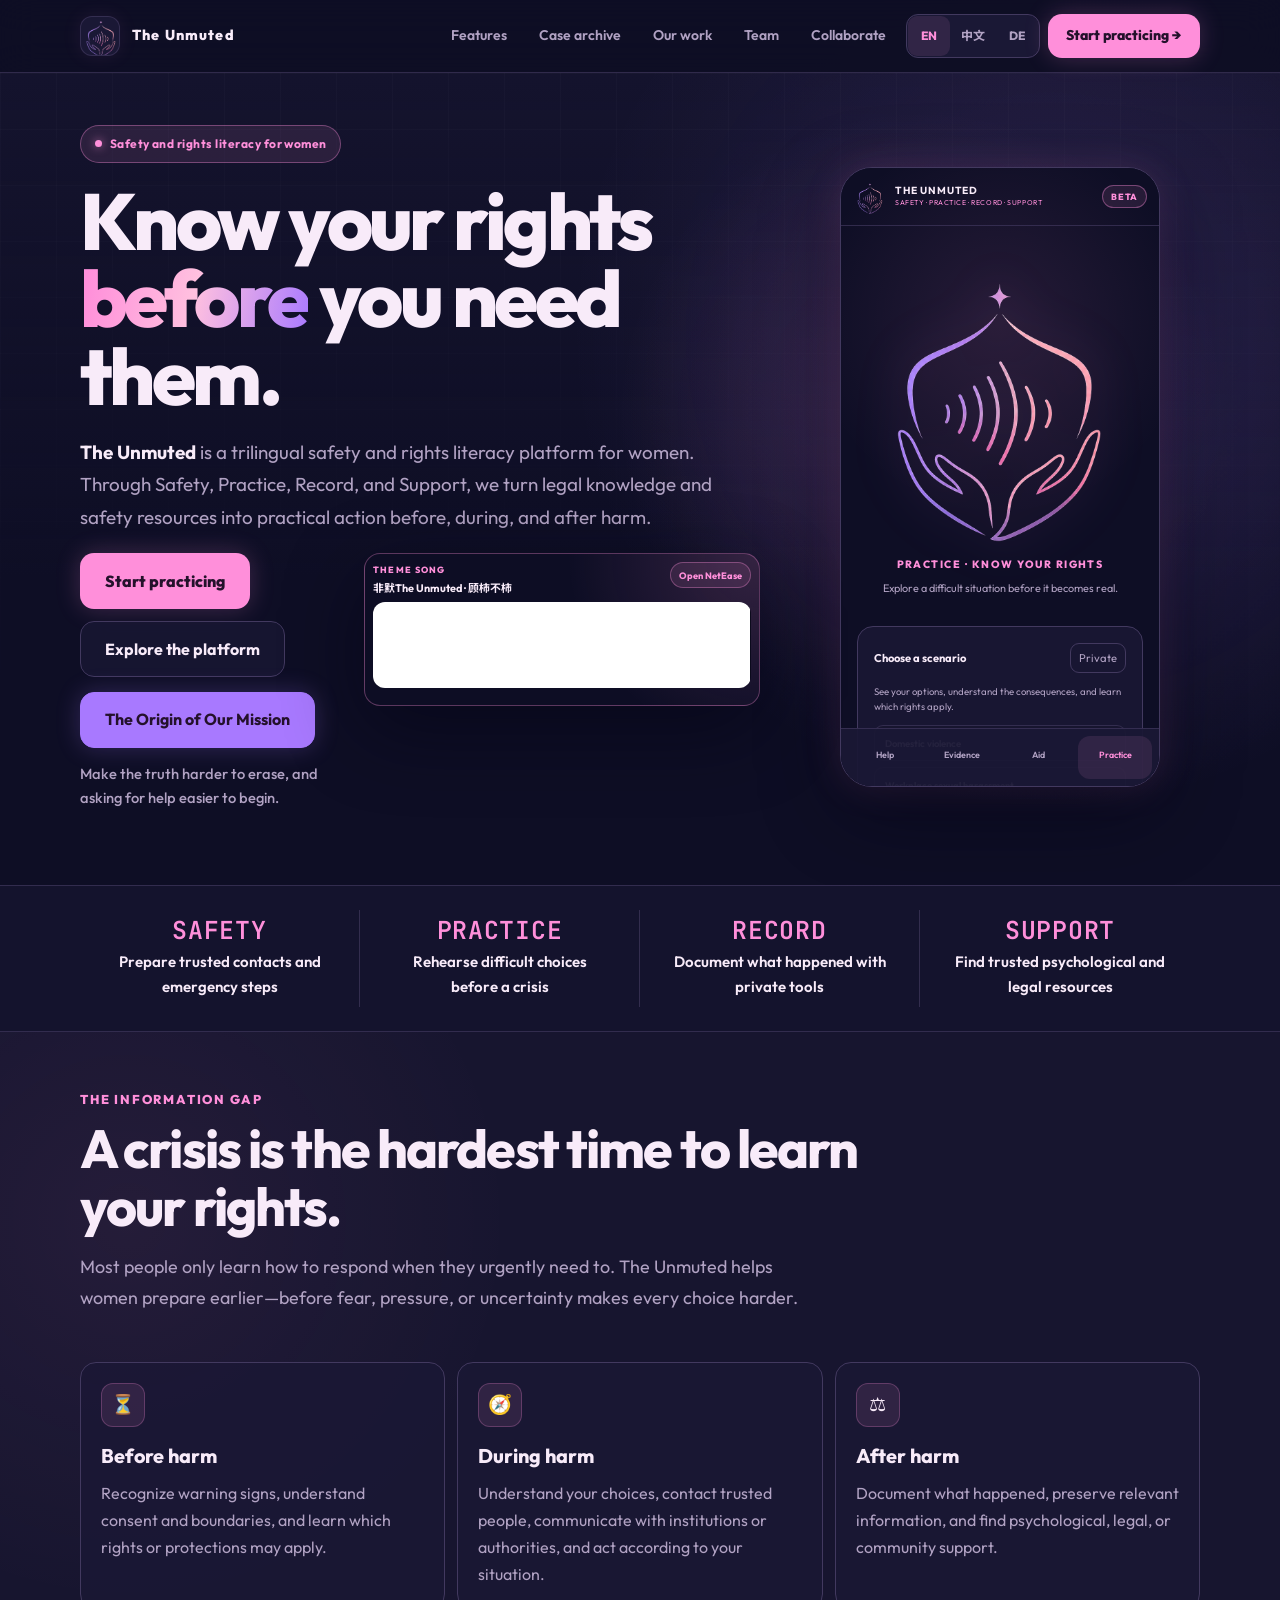
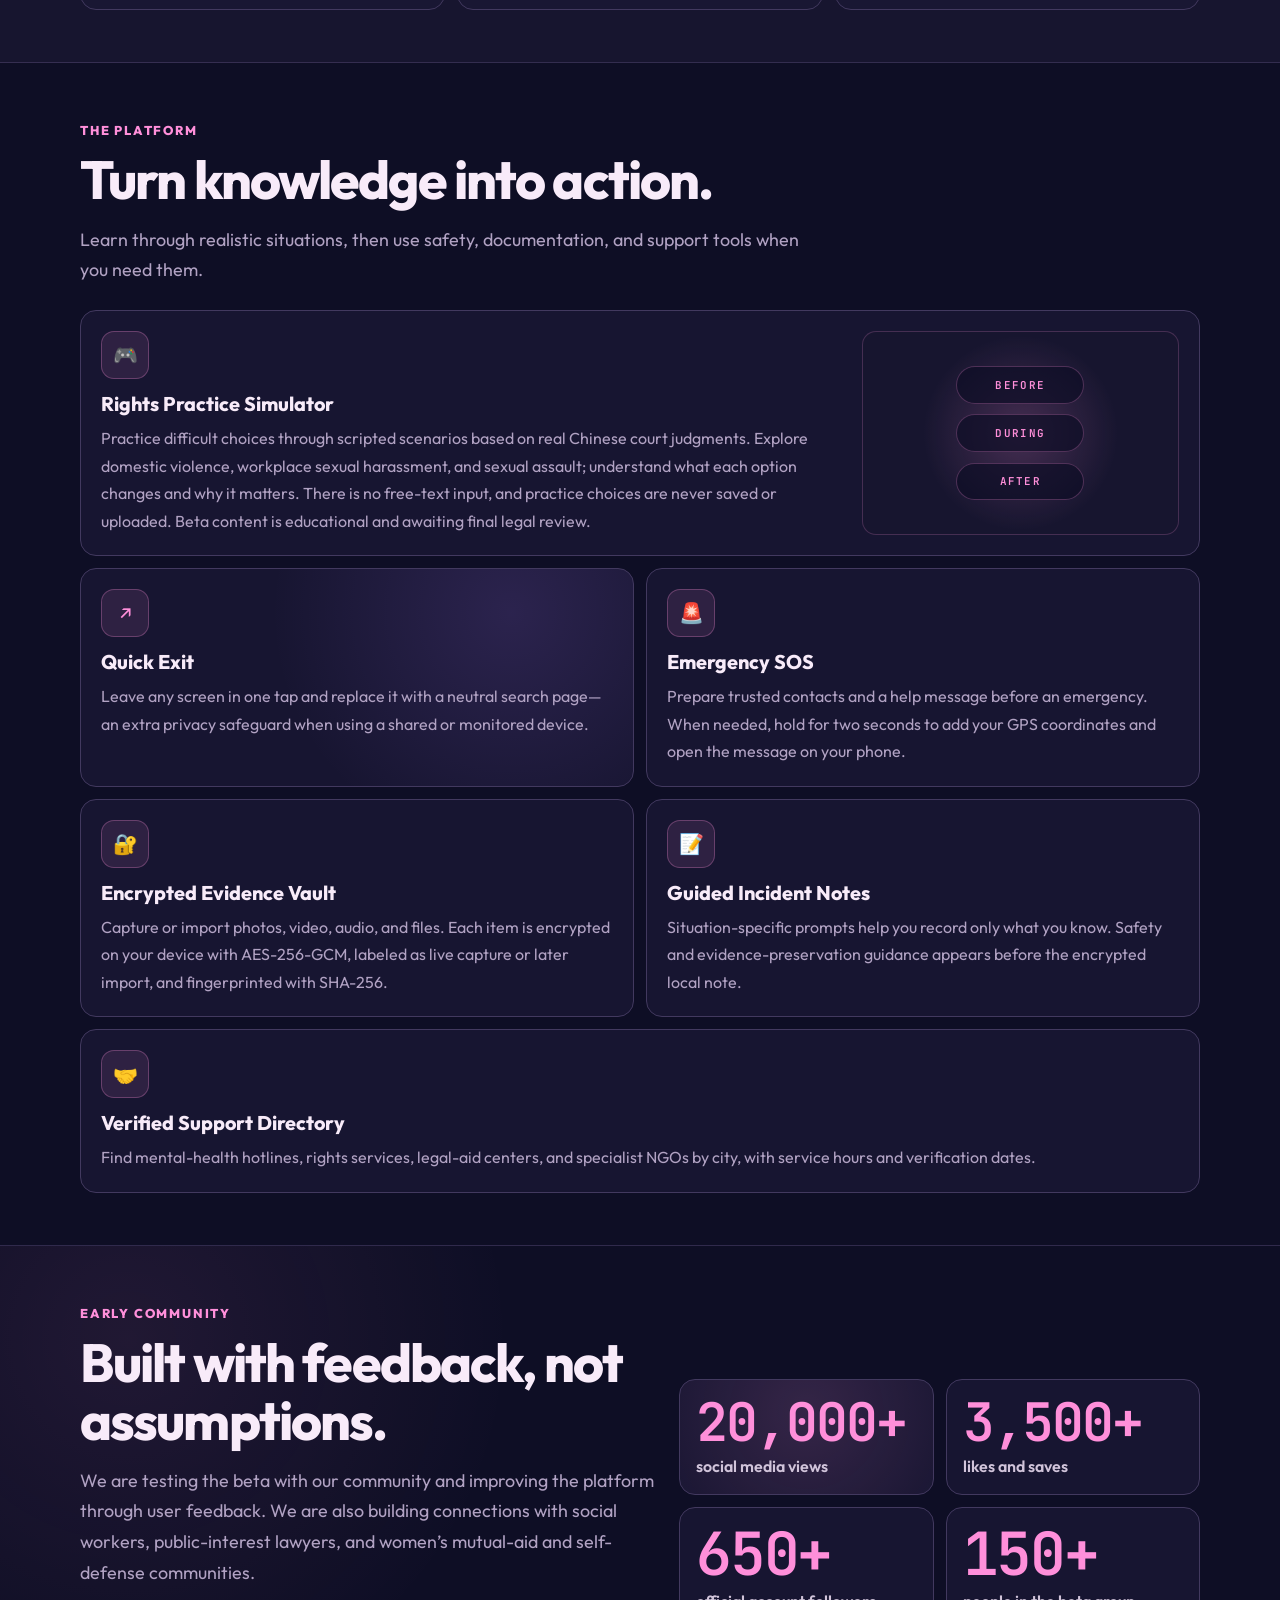
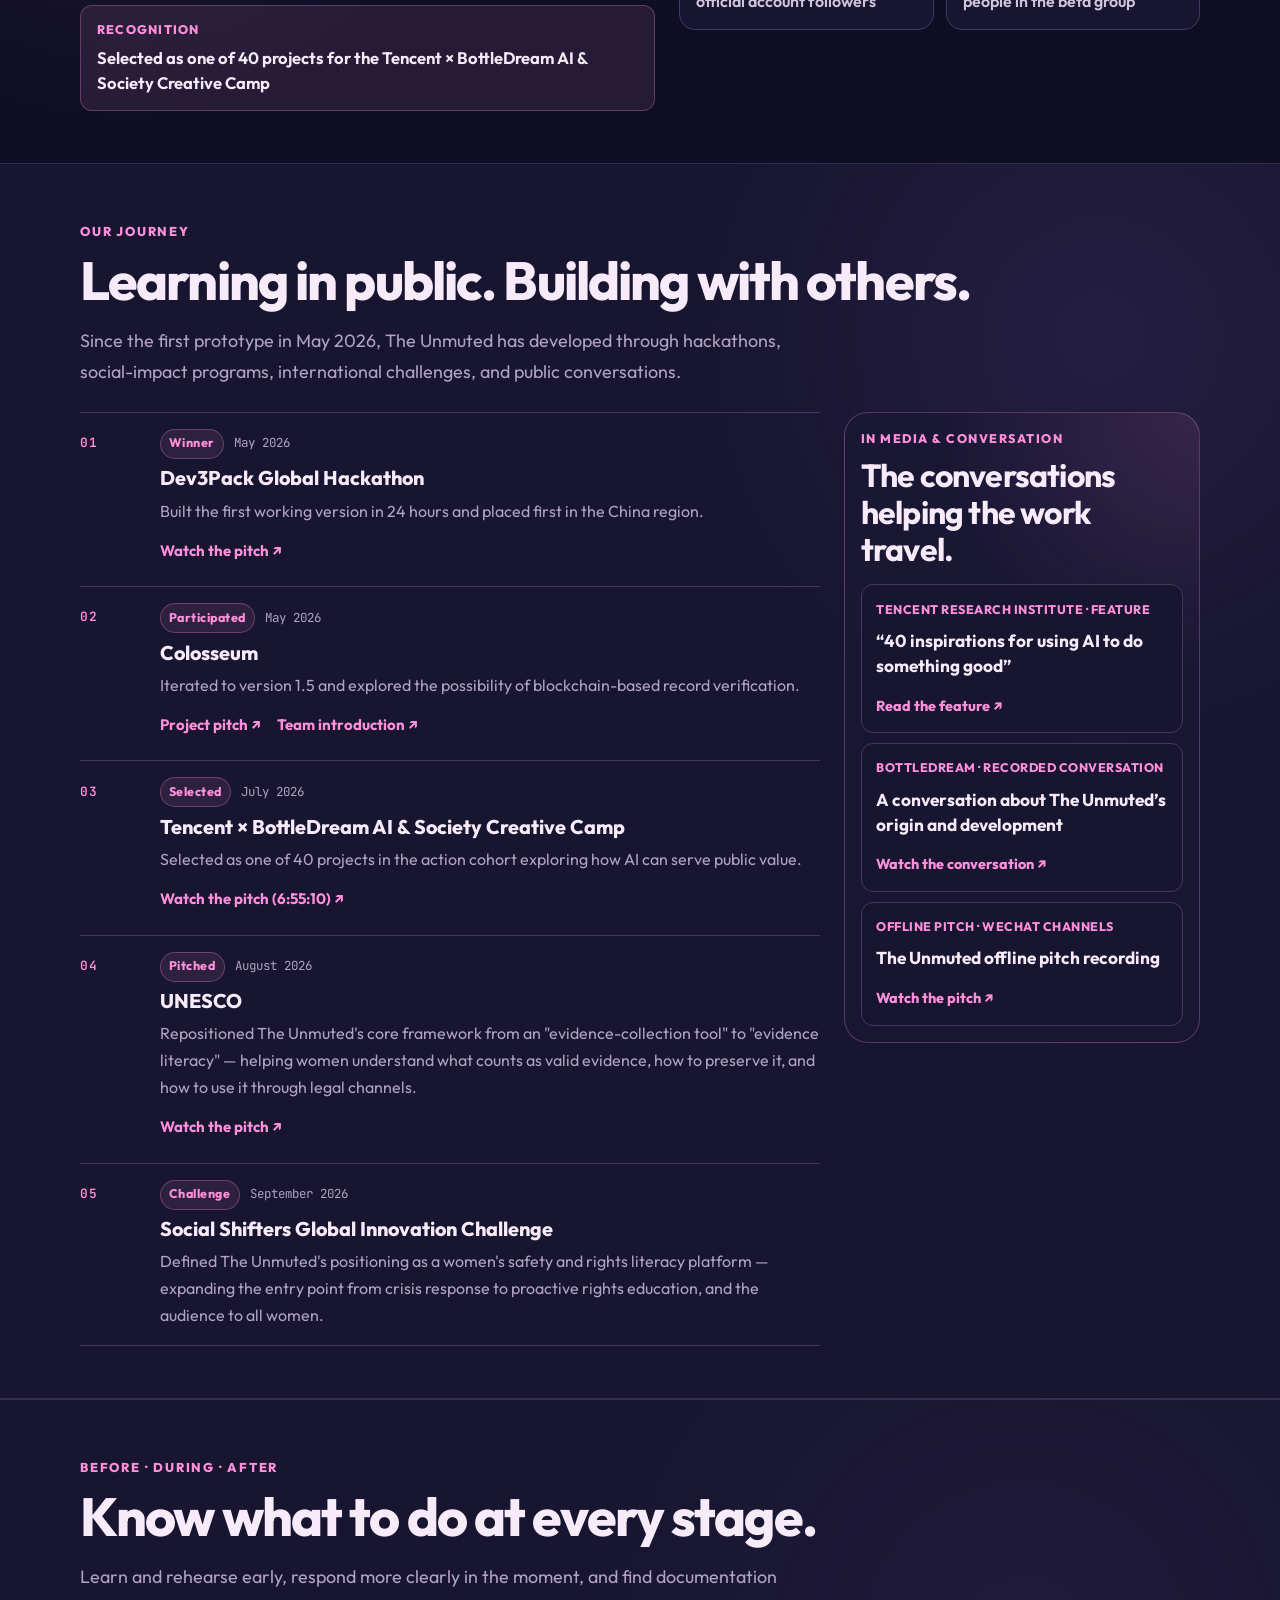
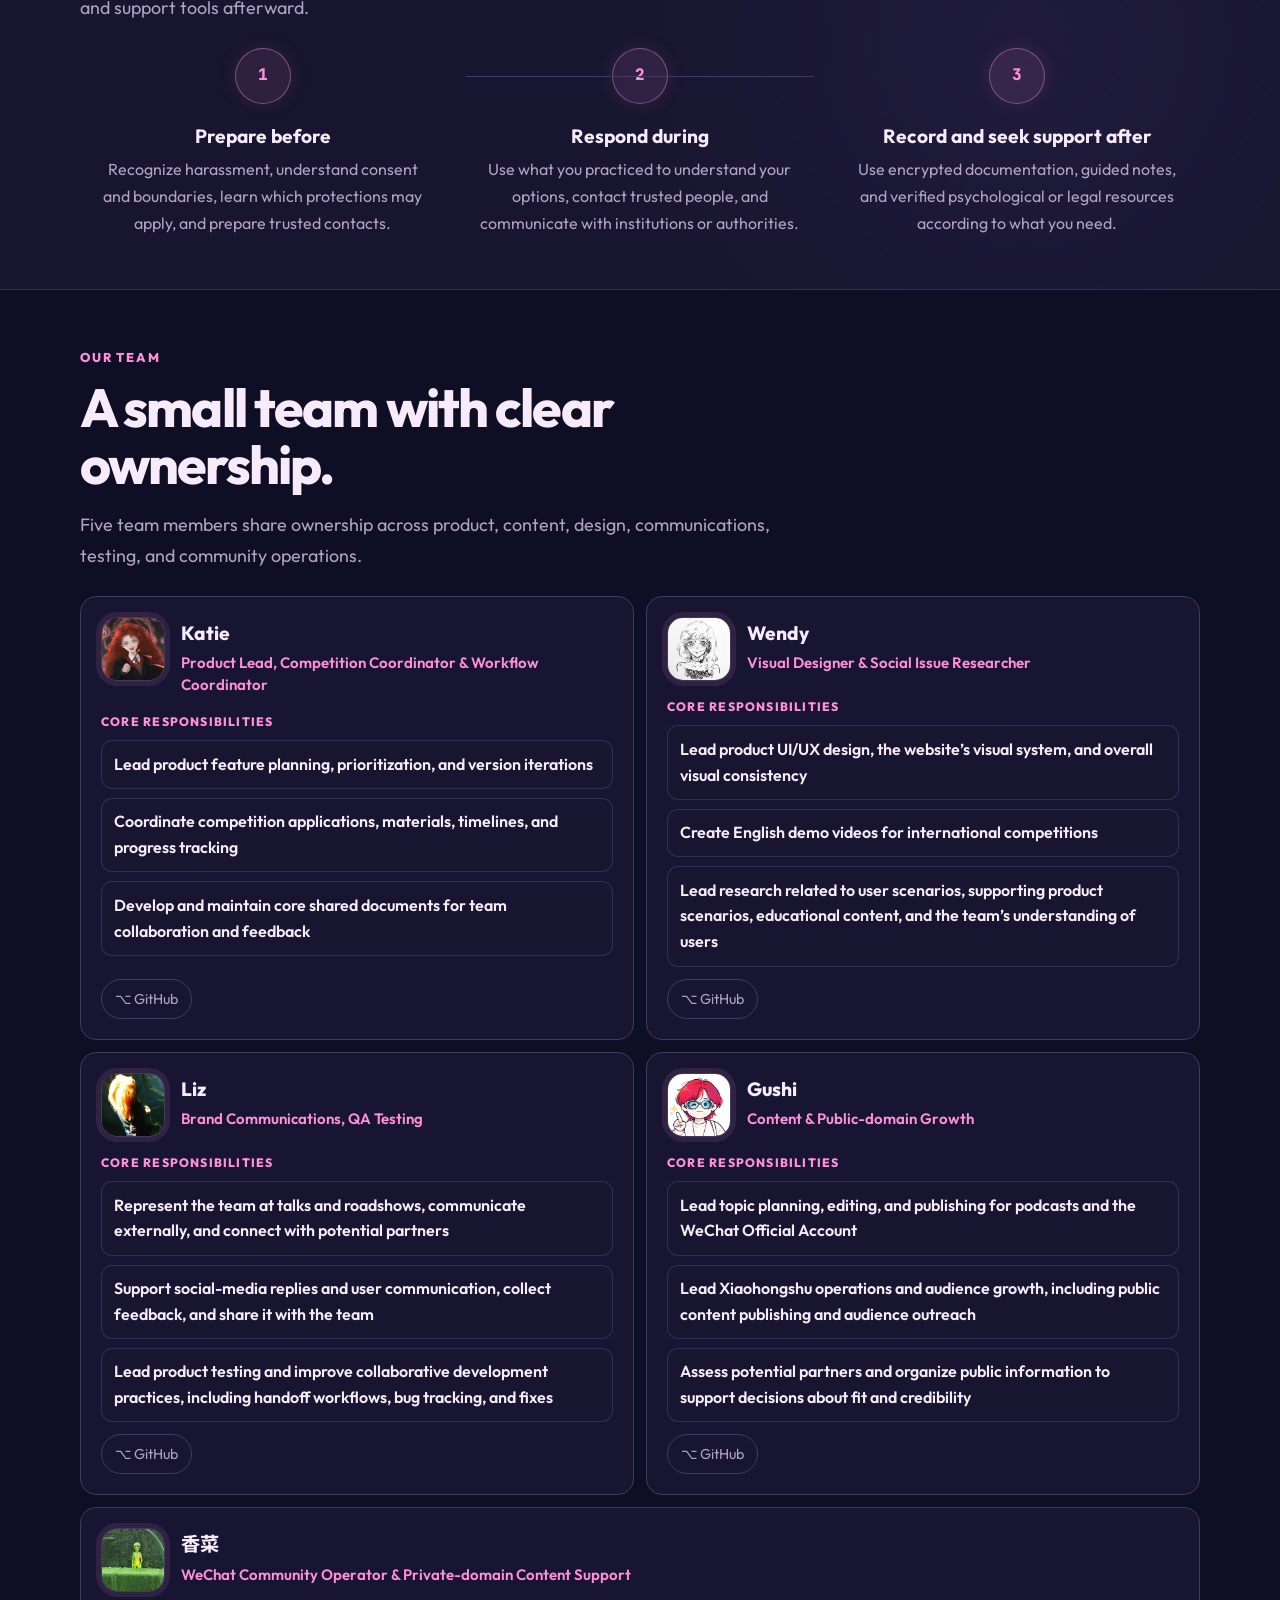
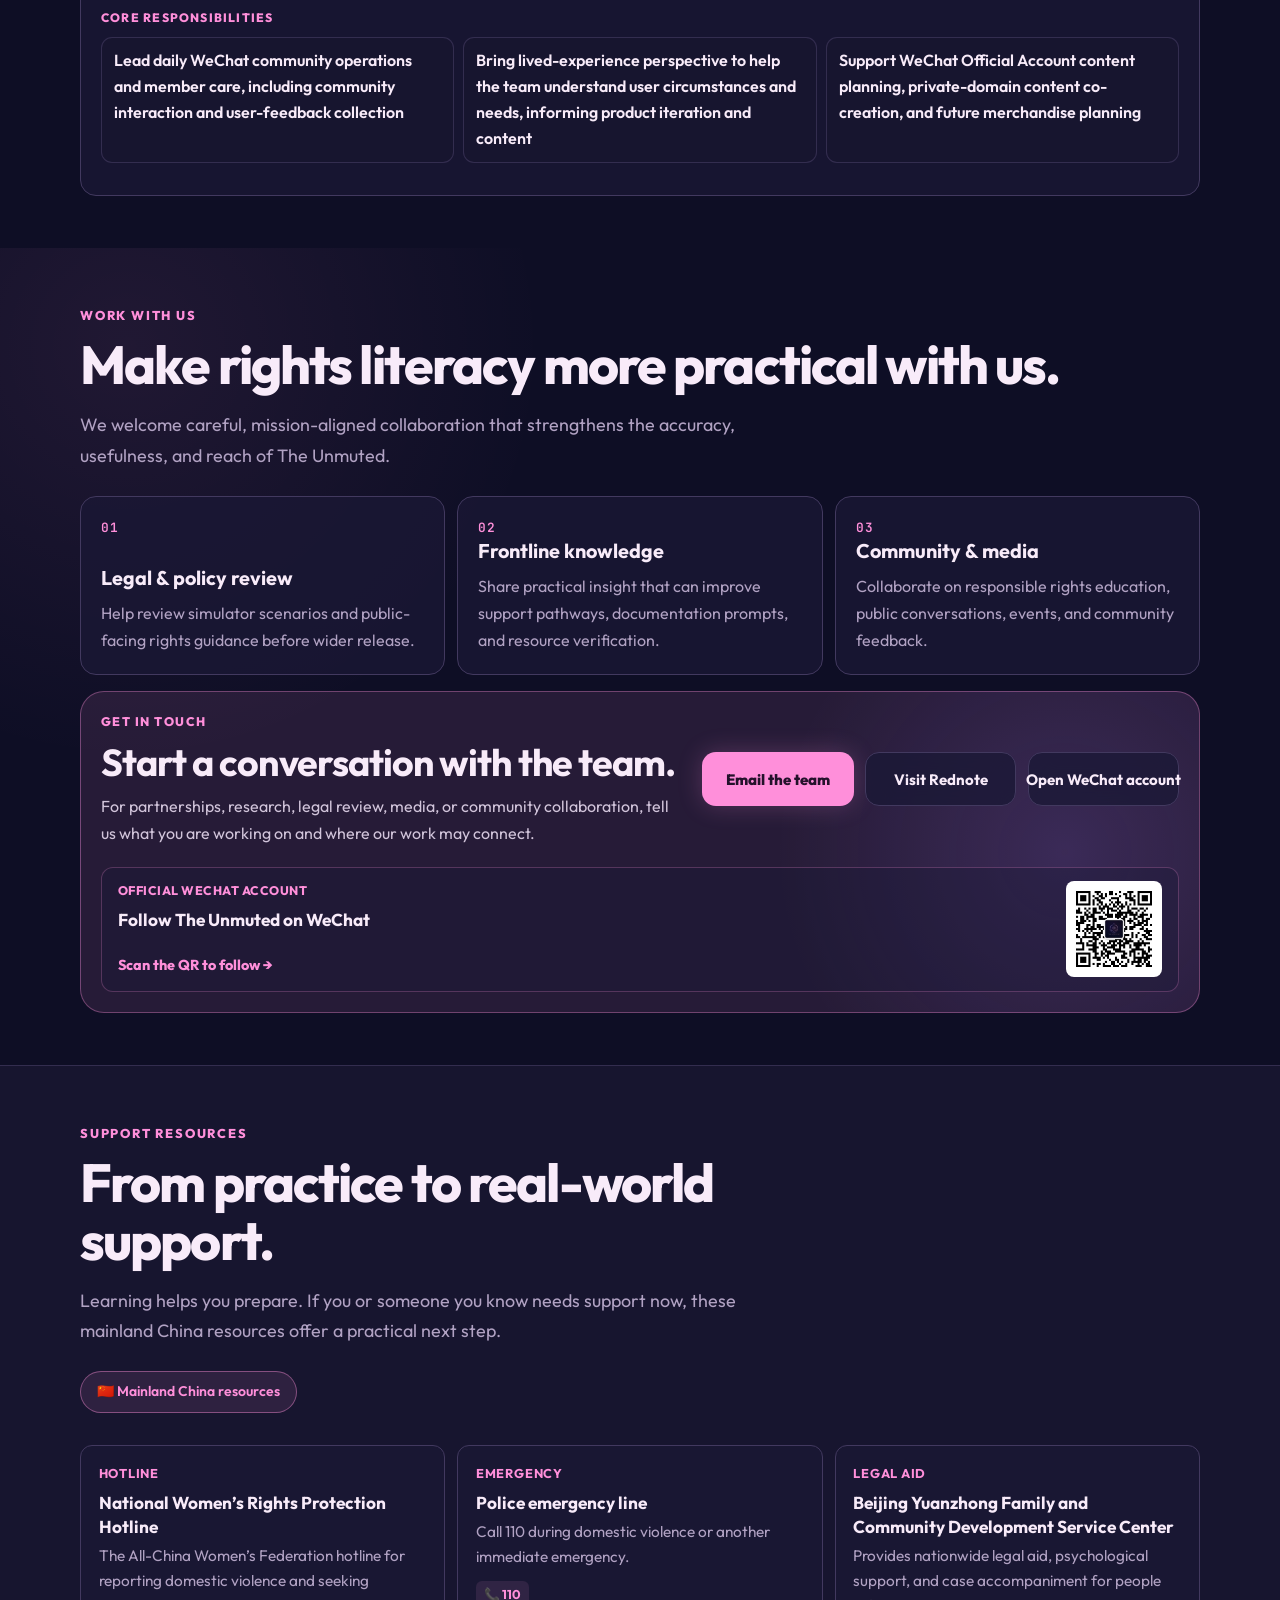
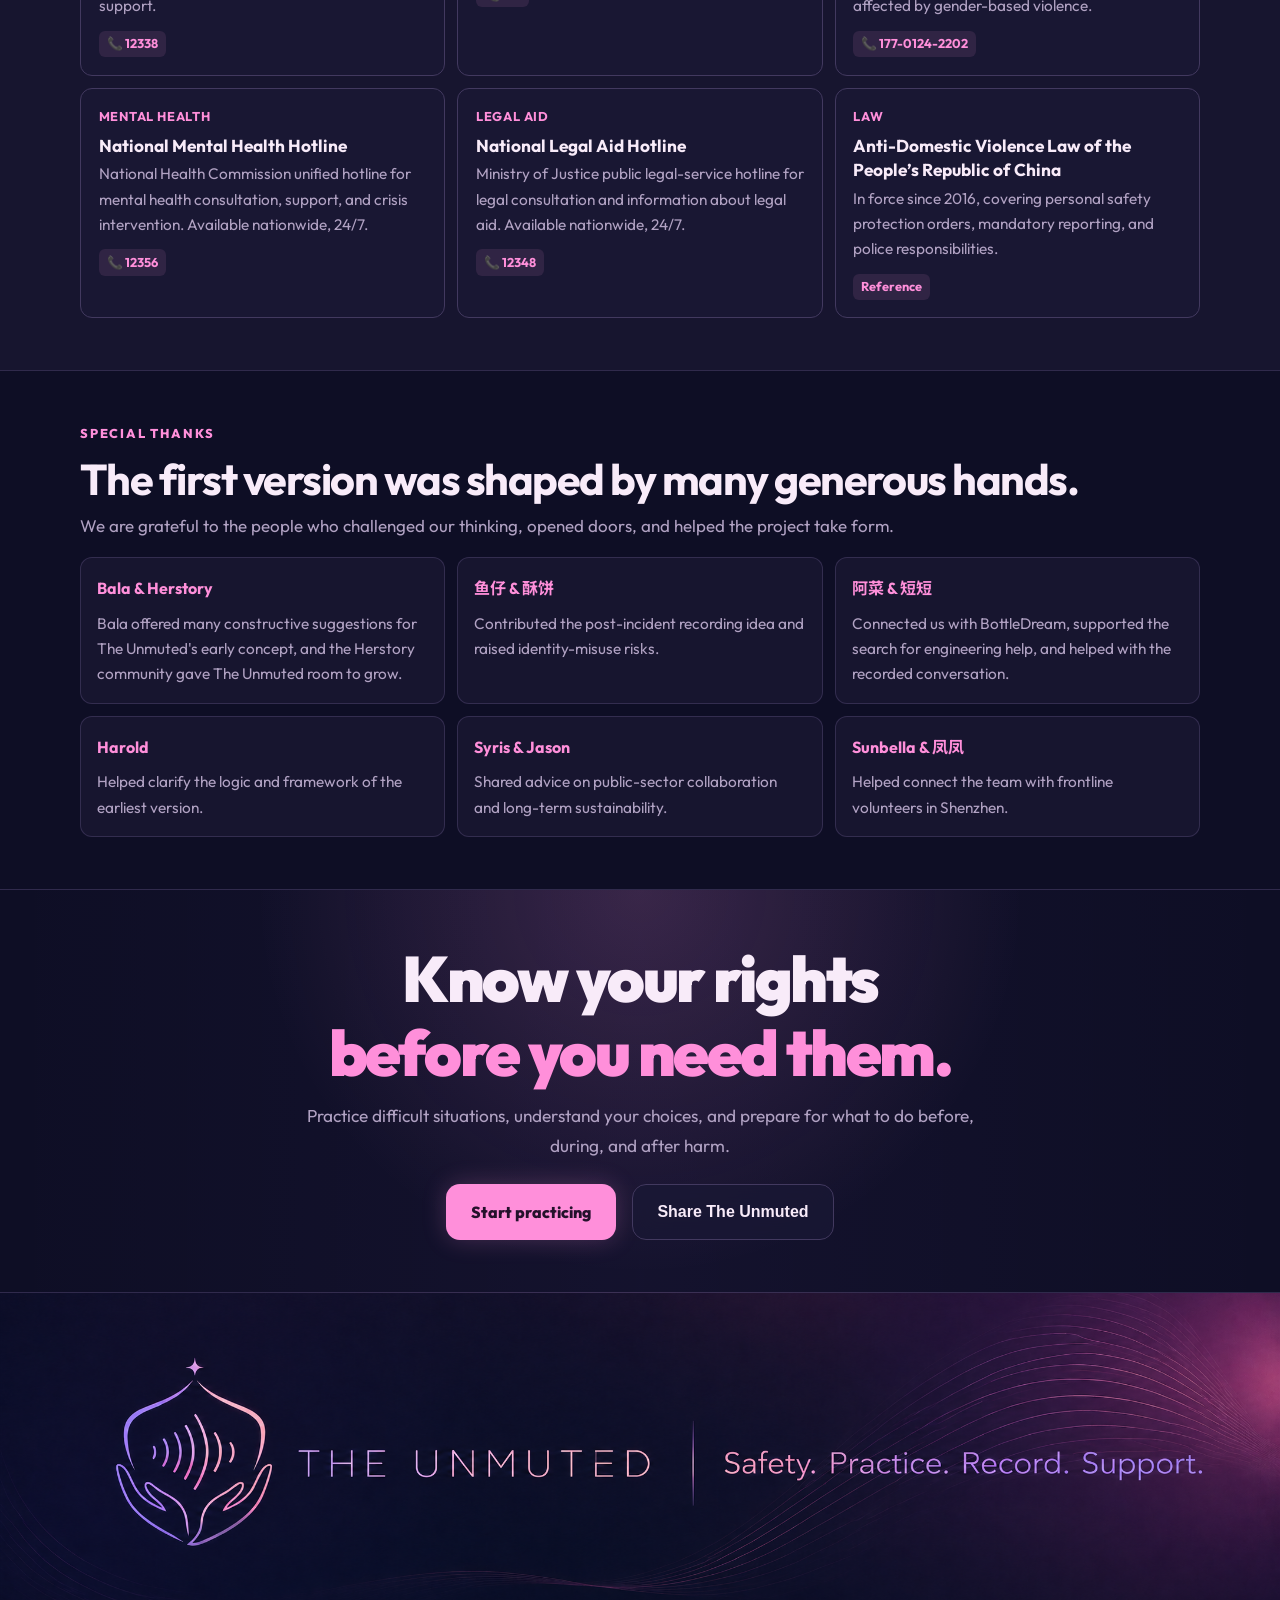
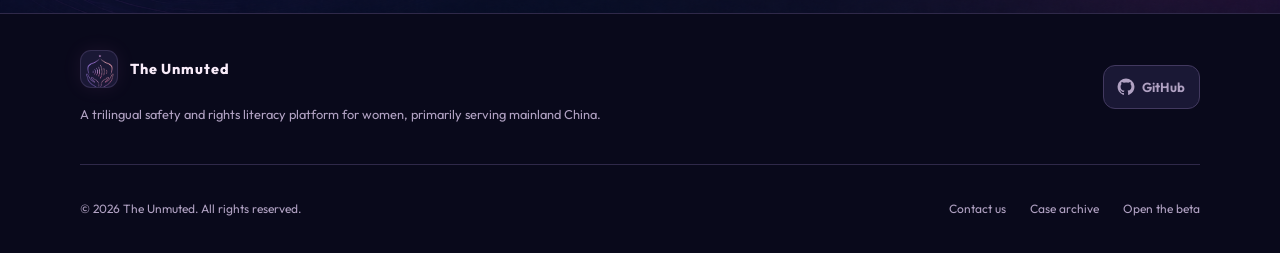
==== commit 6dd8ae04: "Open footer contact link in email client" ====
--- a/index.html
+++ b/index.html
@@ -1069,7 +1069,7 @@
   <div class="footer-inner footer-copy">
     <span data-i18n="footerCopyright">© 2026 The Unmuted. All rights reserved.</span>
     <div class="footer-links">
-      <a href="#contact" data-i18n="footerContact">Contact us</a>
+      <a href="mailto:theunmuted@163.com?subject=Collaboration%20with%20The%20Unmuted" data-i18n="footerContact">Contact us</a>
       <a href="case-archive/" data-i18n="footerArchive">Case archive</a>
       <a href="https://the-unmuted-beta.pages.dev/" target="_blank" rel="noopener" data-i18n="footerBeta">Open the beta</a>
     </div>
--- a/theme.css
+++ b/theme.css
@@ -1923,6 +1923,19 @@
   align-items: start;
 }
 
+.features-grid > .feature-practice .span2-text,
+.features-grid > .feature-practice .feature-body {
+  width: 100%;
+  max-width: none;
+  min-width: 0;
+}
+
+@media (max-width: 900px) {
+  .features-grid > .feature-practice {
+    grid-template-columns: minmax(0, 1fr);
+  }
+}
+
 .features-grid > .feature-safeguard {
   background:
     radial-gradient(circle at 78% 20%, rgba(168, 121, 255, 0.14), transparent 15rem),
@@ -1933,9 +1946,13 @@
   grid-column: 1 / -1;
 }
 
+.features-grid > .feature-card:last-child .feature-body {
+  width: 100%;
+  max-width: none;
+}
+
 @media (min-width: 901px) {
   html[data-language="zh"] .features-grid > .feature-card:last-child .feature-body {
-    max-width: none;
     white-space: nowrap;
   }
 }
@@ -2009,7 +2026,6 @@
 }
 
 .activity-item p {
-  max-width: 640px;
   margin-top: 0.35rem;
   color: var(--muted);
   font-size: 1rem;
@@ -2217,7 +2233,6 @@
 }
 
 .contact-panel p {
-  max-width: 650px;
   margin-top: 0.55rem;
   color: var(--muted-strong);
   font-size: 1rem;
@@ -2333,6 +2348,11 @@
     gap: 1.25rem;
   }
 
+  .journey .section-lead,
+  .activity-item p {
+    max-width: none;
+  }
+
   .media-panel {
     display: grid;
     grid-template-columns: repeat(2, minmax(0, 1fr));
@@ -2350,6 +2370,14 @@
 }
 
 @media (max-width: 900px) {
+  .hero-sub,
+  .section-lead,
+  .problem .section-lead,
+  .community-copy .section-lead,
+  .contact-panel p {
+    max-width: none;
+  }
+
   .collaboration-grid {
     grid-template-columns: 1fr;
   }
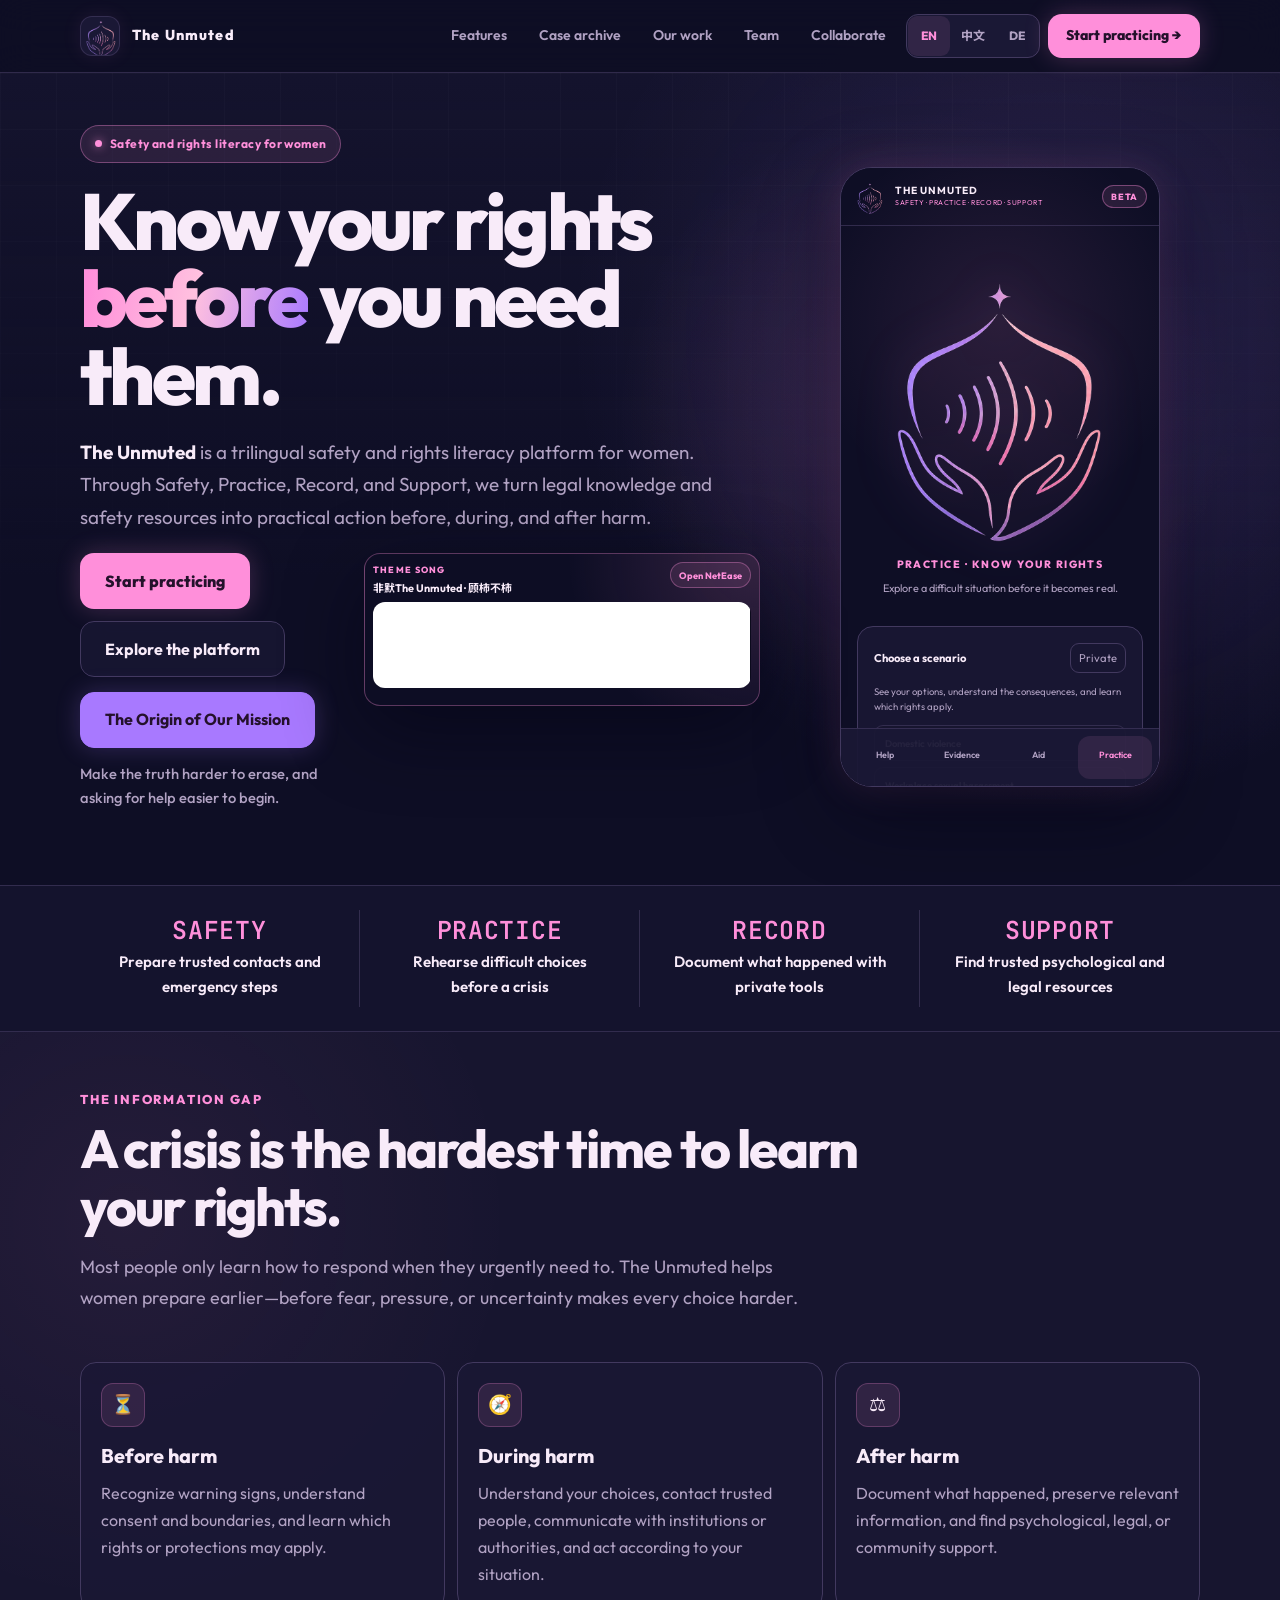
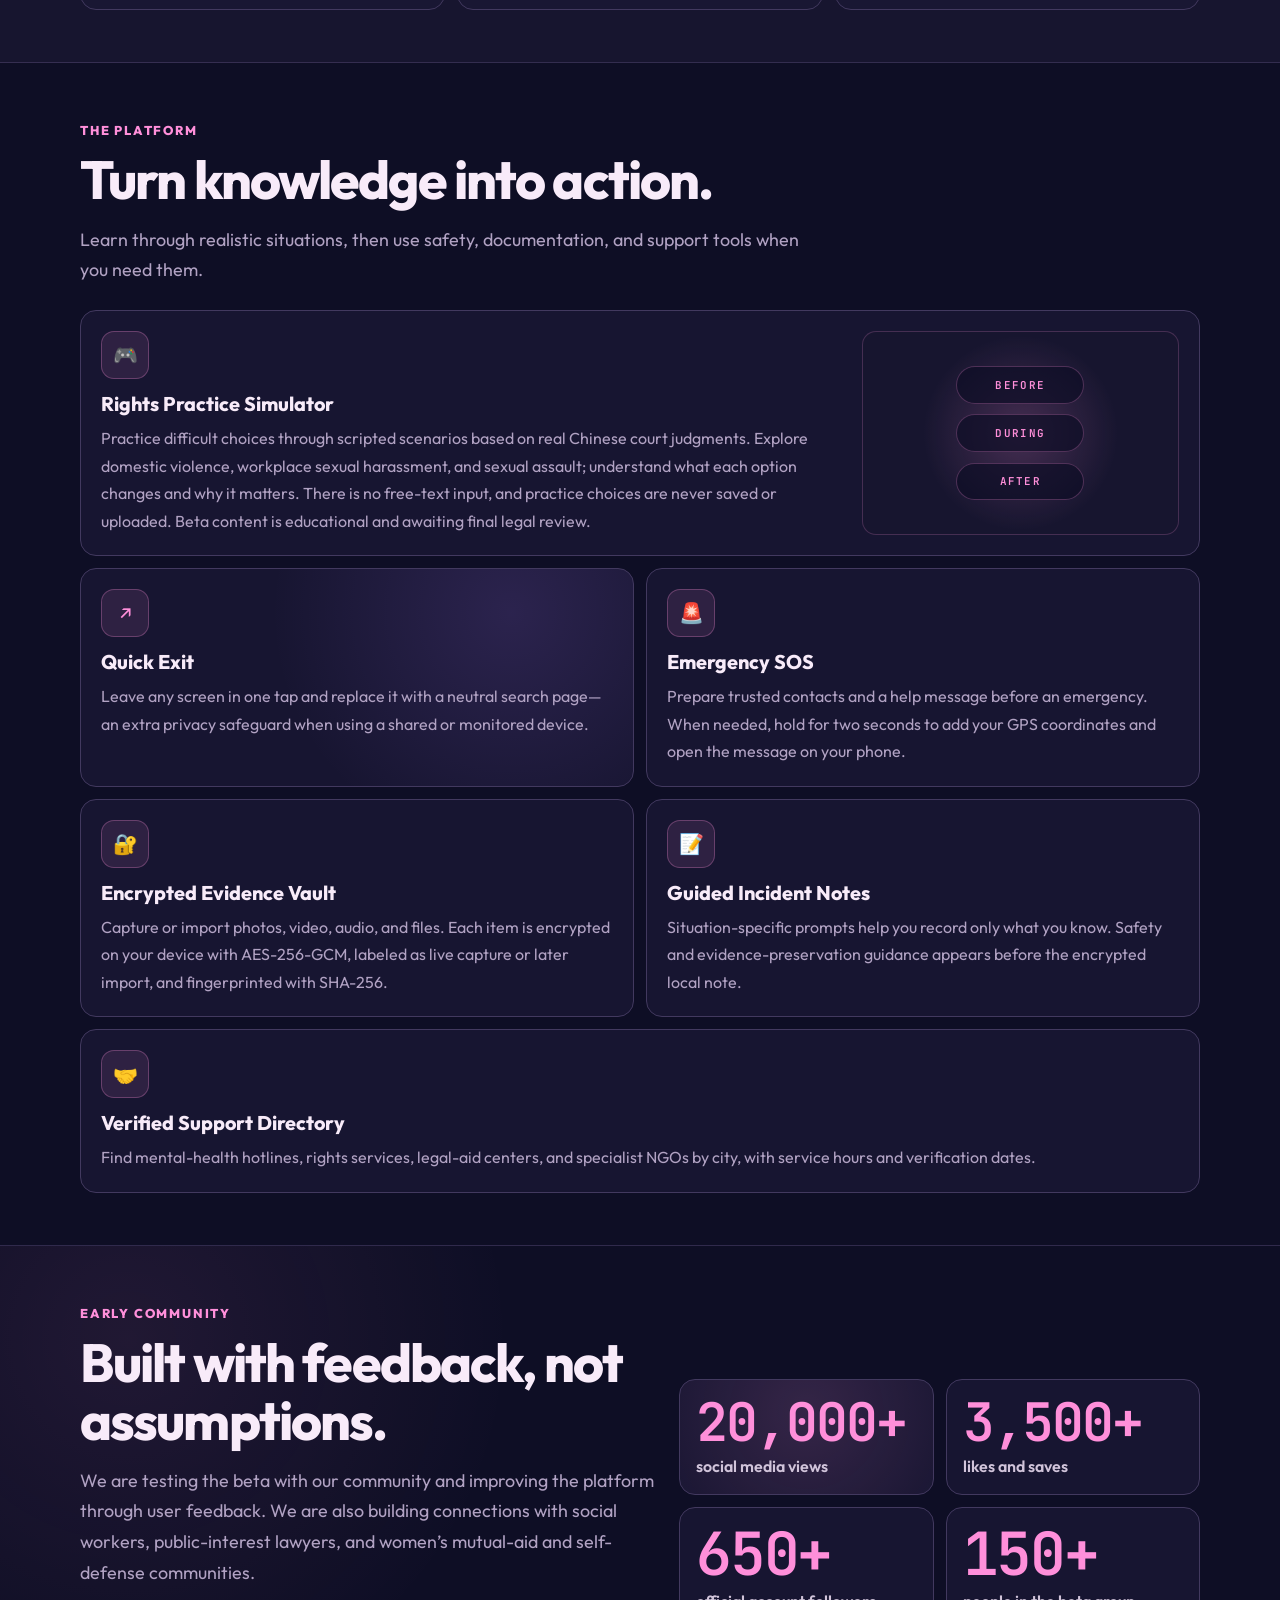
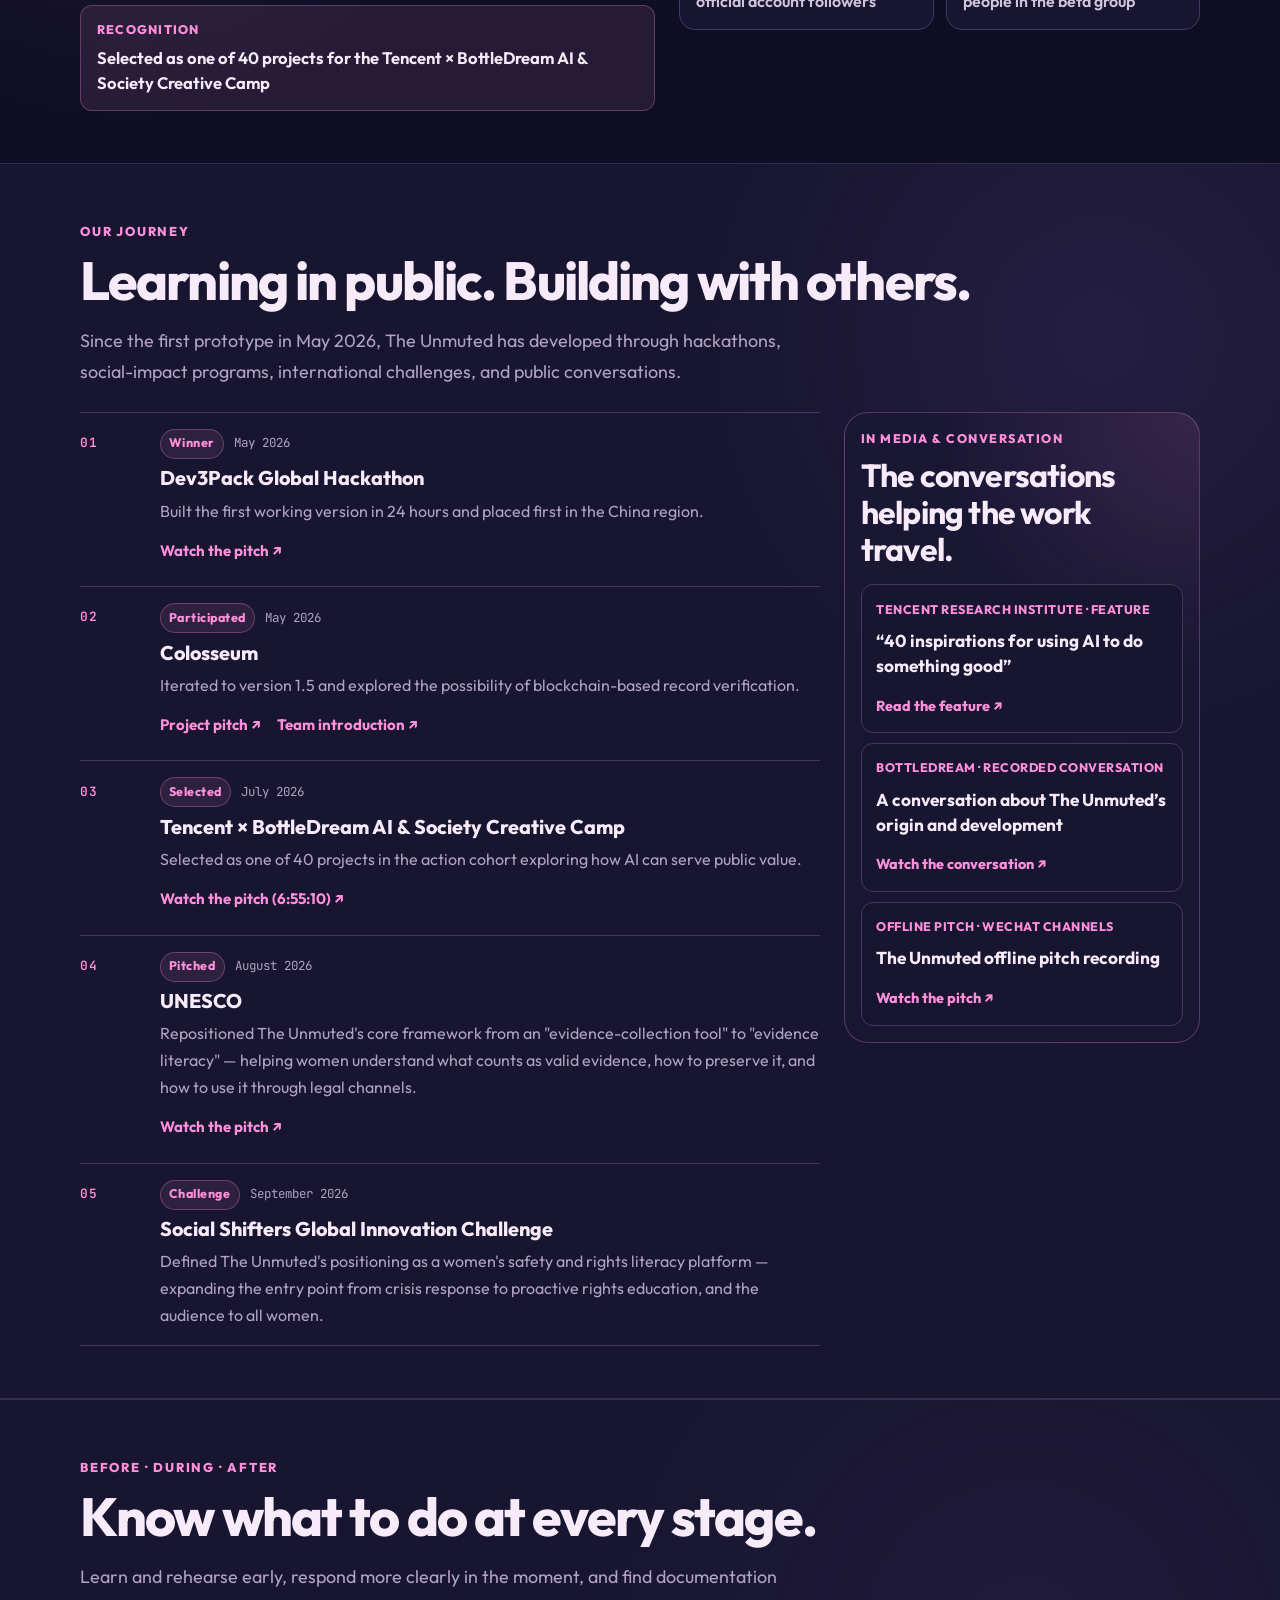
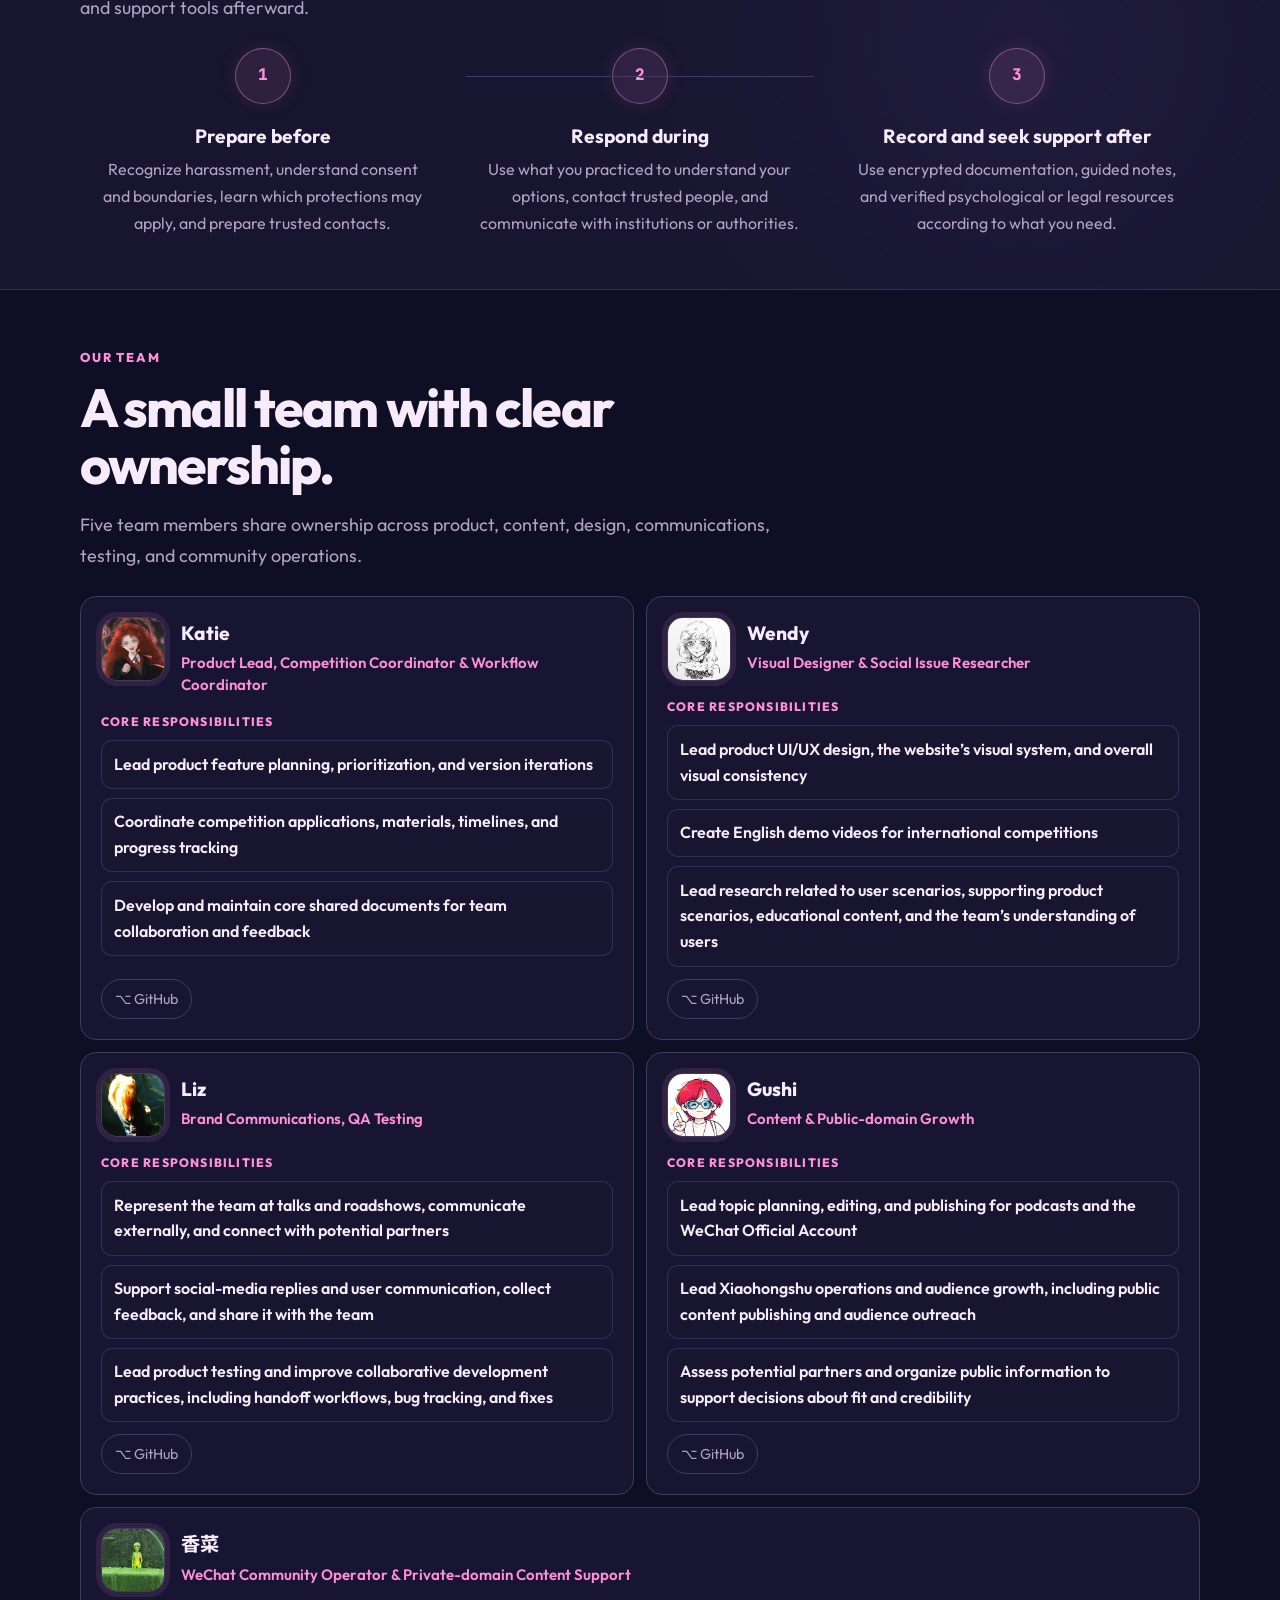
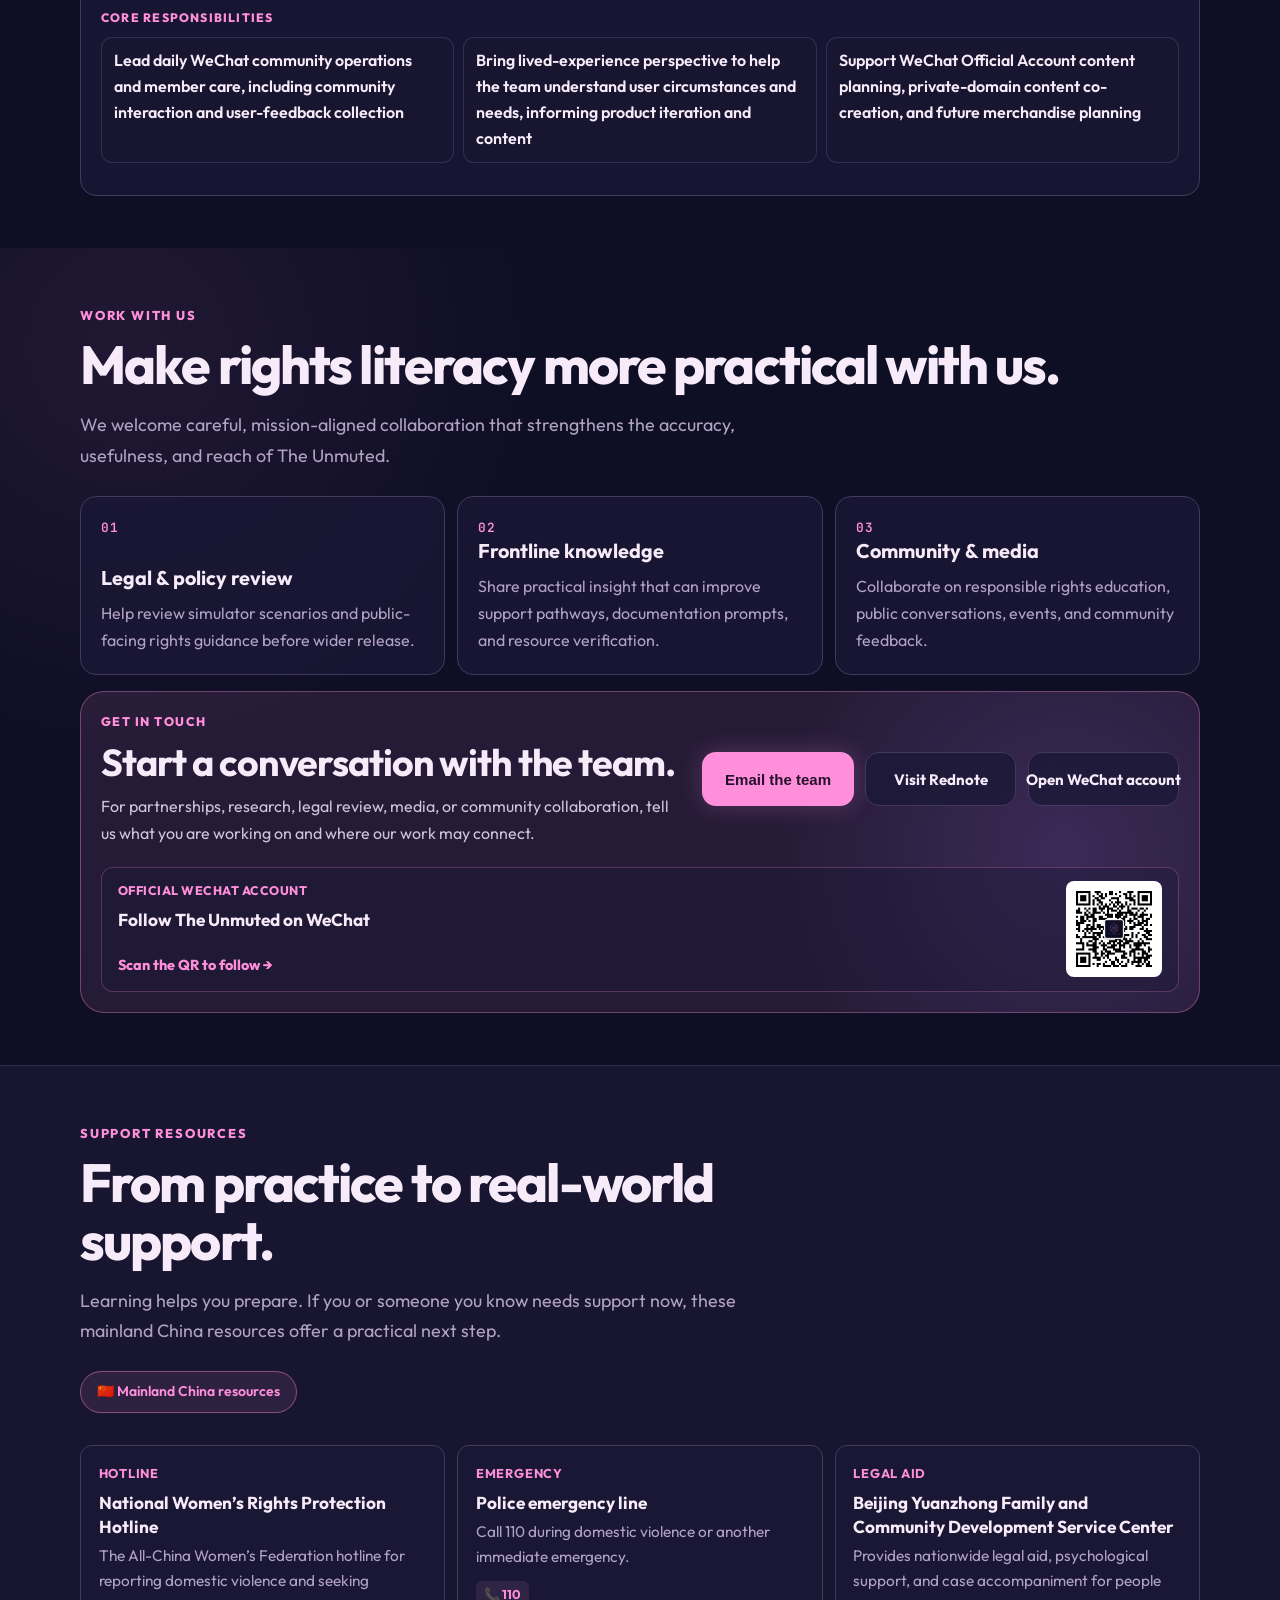
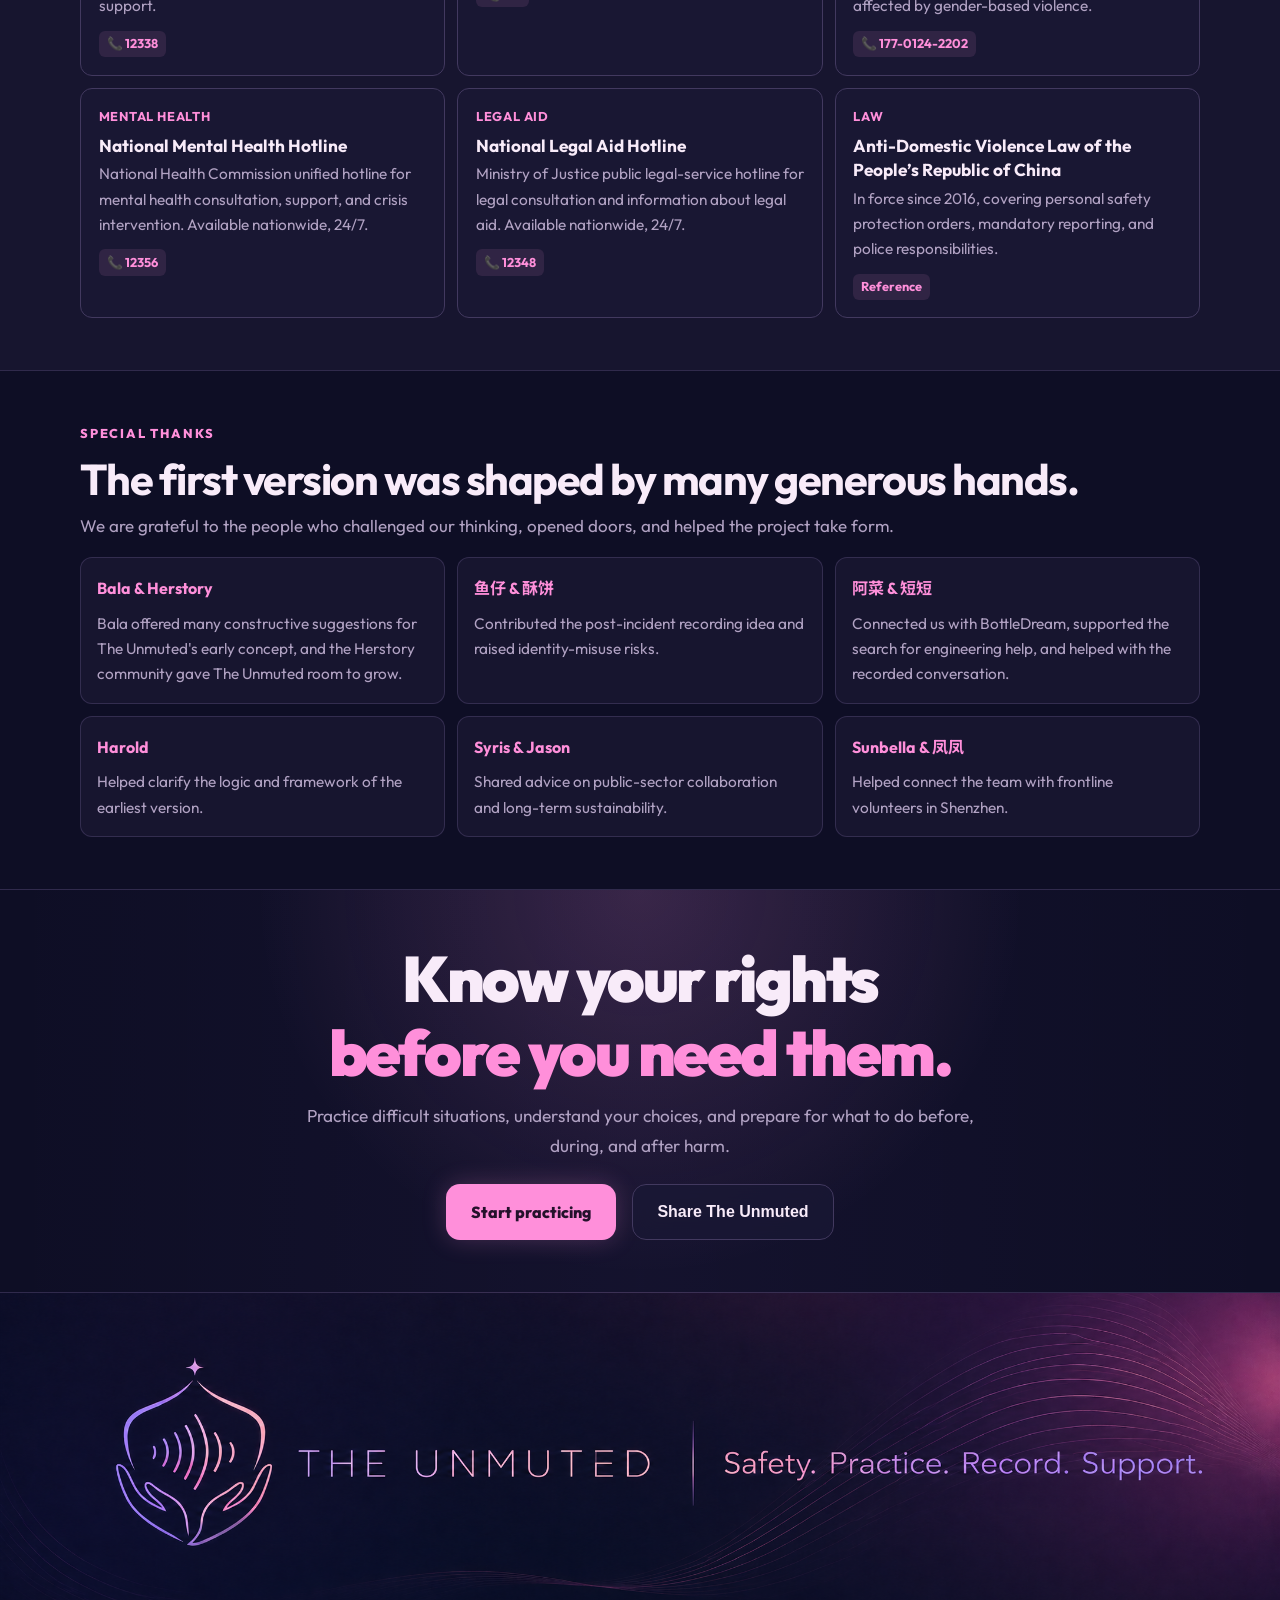
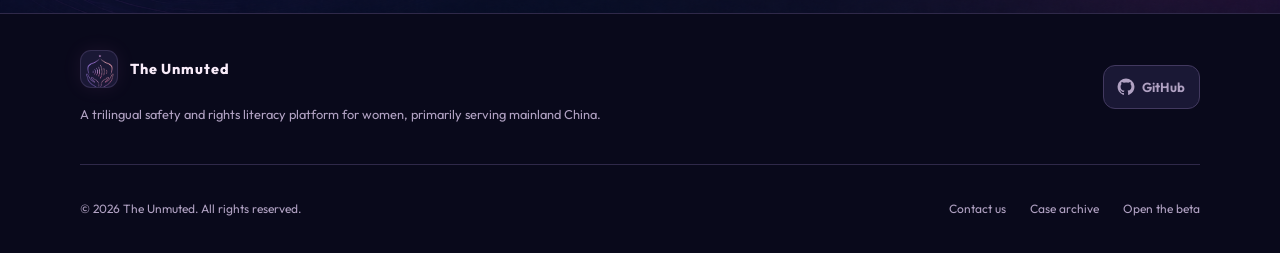
==== commit 8898174b: "Add reliable email contact options" ====
--- a/index.html
+++ b/index.html
@@ -932,7 +932,7 @@
         <p data-i18n-html="contactBody">For partnerships, research, legal review, media, or community collaboration, tell us what you are working on and where our work may connect.</p>
       </div>
       <div class="contact-actions">
-        <a class="btn-hero" href="mailto:theunmuted@163.com?subject=Collaboration%20with%20The%20Unmuted" data-i18n="emailTeam">Email the team</a>
+        <button class="btn-hero" id="email-team" type="button" data-i18n="emailTeam">Email the team</button>
         <a class="btn-hero-outline" href="https://xhslink.cn/m/622X9FXTBAV" target="_blank" rel="noopener" data-i18n="visitRednote">Visit Rednote</a>
         <a class="btn-hero-outline" href="https://mp.weixin.qq.com/s/s5J6gAPiqklgCOsie7Ewnw" target="_blank" rel="noopener" data-i18n="visitWechatArticle">Read WeChat article</a>
       </div>
@@ -1029,6 +1029,23 @@
   </div>
 </div>
 
+<!-- EMAIL OPTIONS -->
+<dialog class="email-dialog" id="email-dialog" aria-labelledby="email-dialog-title">
+  <div class="email-dialog-panel">
+    <button class="email-dialog-close" id="email-dialog-close" type="button" data-i18n-aria="emailCloseAria" aria-label="Close email options">&times;</button>
+    <span class="contact-kicker" data-i18n="emailChooserKicker">Send an email</span>
+    <h3 id="email-dialog-title" data-i18n="emailChooserTitle">Choose your email service</h3>
+    <p data-i18n="emailChooserBody">Open your email app or continue in Gmail or Outlook. You can review the message before sending.</p>
+    <div class="email-dialog-actions">
+      <a class="btn-hero" href="mailto:theunmuted@163.com?subject=Collaboration%20with%20The%20Unmuted" data-i18n="emailNative">Open email app</a>
+      <a class="btn-hero-outline" href="https://mail.google.com/mail/?view=cm&amp;fs=1&amp;to=theunmuted%40163.com&amp;su=Collaboration%20with%20The%20Unmuted" target="_blank" rel="noopener" data-i18n="emailGmail">Continue with Gmail</a>
+      <a class="btn-hero-outline" href="https://outlook.live.com/mail/0/deeplink/compose?to=theunmuted%40163.com&amp;subject=Collaboration%20with%20The%20Unmuted" target="_blank" rel="noopener" data-i18n="emailOutlook">Continue with Outlook</a>
+      <button class="btn-hero-outline" id="email-copy" type="button" data-i18n="emailCopy">Copy email address</button>
+    </div>
+    <p class="email-status" id="email-status" role="status" aria-live="polite"></p>
+  </div>
+</dialog>
+
 <!-- SHARE MODAL -->
 <div class="share-modal" id="share-modal" hidden>
   <div class="share-modal-backdrop" data-share-close></div>
--- a/theme.css
+++ b/theme.css
@@ -2252,6 +2252,88 @@
   white-space: nowrap;
 }
 
+.email-dialog {
+  width: min(440px, calc(100% - 2rem));
+  max-width: none;
+  padding: 0;
+  border: 0;
+  background: transparent;
+  color: var(--foreground);
+}
+
+.email-dialog::backdrop {
+  background: rgba(6, 6, 20, 0.72);
+  backdrop-filter: blur(4px);
+}
+
+.email-dialog-panel {
+  position: relative;
+  padding: 2rem 1.5rem 1.5rem;
+  border: 1px solid var(--border);
+  border-radius: var(--radius-lg);
+  background:
+    radial-gradient(circle at 100% 0, rgba(168, 121, 255, 0.14), transparent 14rem),
+    var(--surface);
+  box-shadow: var(--shadow-panel);
+}
+
+.email-dialog-panel h3 {
+  margin-top: 0.45rem;
+  color: var(--foreground);
+  font-size: 1.45rem;
+  line-height: 1.2;
+}
+
+.email-dialog-panel > p {
+  margin-top: 0.65rem;
+  color: var(--muted);
+  font-size: 1rem;
+  line-height: 1.65;
+}
+
+.email-dialog-close {
+  position: absolute;
+  top: 0.75rem;
+  right: 0.75rem;
+  width: 40px;
+  height: 40px;
+  display: grid;
+  place-items: center;
+  padding: 0;
+  border: 1px solid var(--border);
+  border-radius: 50%;
+  background: var(--surface-raised);
+  color: var(--muted-strong);
+  font: inherit;
+  font-size: 1.25rem;
+  cursor: pointer;
+  transition: border-color 100ms ease-out, color 100ms ease-out, background-color 100ms ease-out;
+}
+
+.email-dialog-actions {
+  margin-top: 1.25rem;
+  display: grid;
+  gap: 0.65rem;
+}
+
+.email-dialog-actions .btn-hero,
+.email-dialog-actions .btn-hero-outline {
+  width: 100%;
+  min-height: 44px;
+  display: inline-flex;
+  align-items: center;
+  justify-content: center;
+  text-align: center;
+}
+
+.email-dialog-panel > .email-status {
+  min-height: 1.5rem;
+  margin-top: 0.75rem;
+  color: var(--success);
+  font-size: 0.9rem;
+  line-height: 1.5;
+}
+
 .thanks {
   border-top: 1px solid var(--border-soft);
 }
